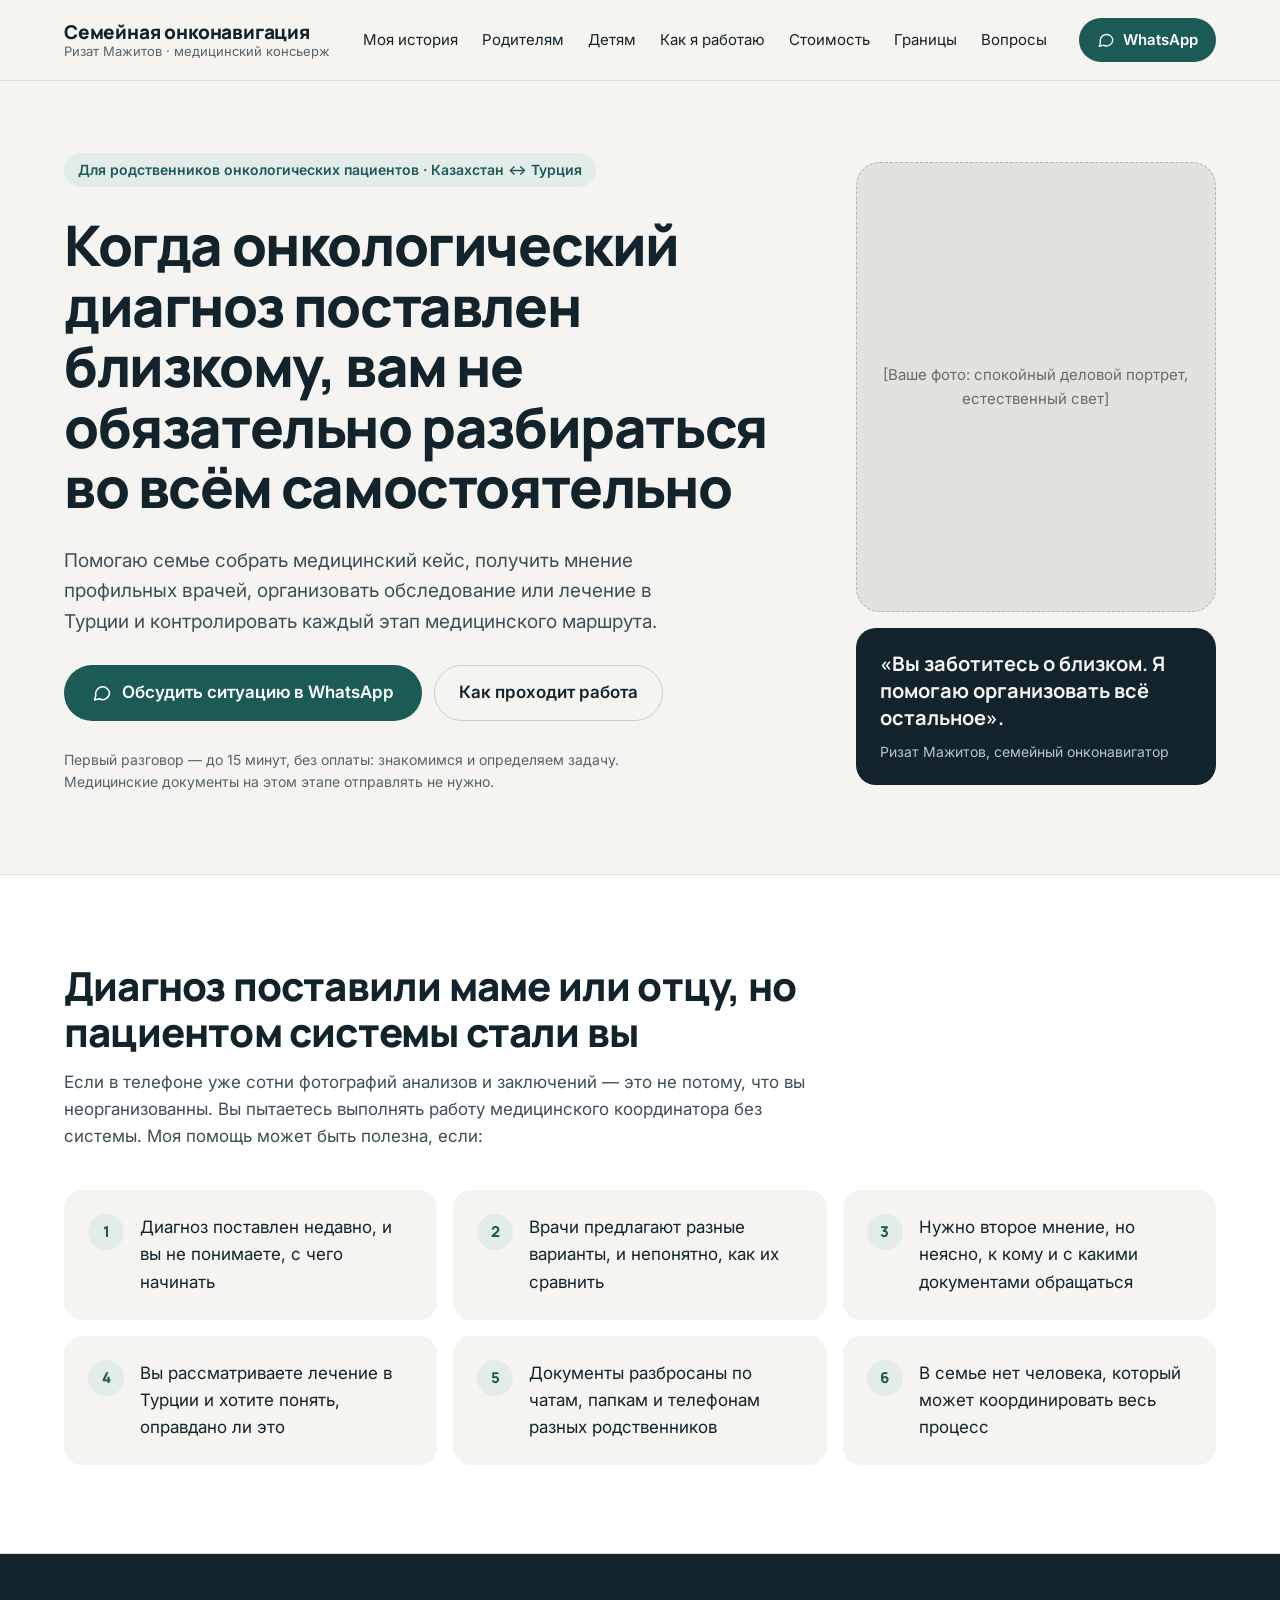
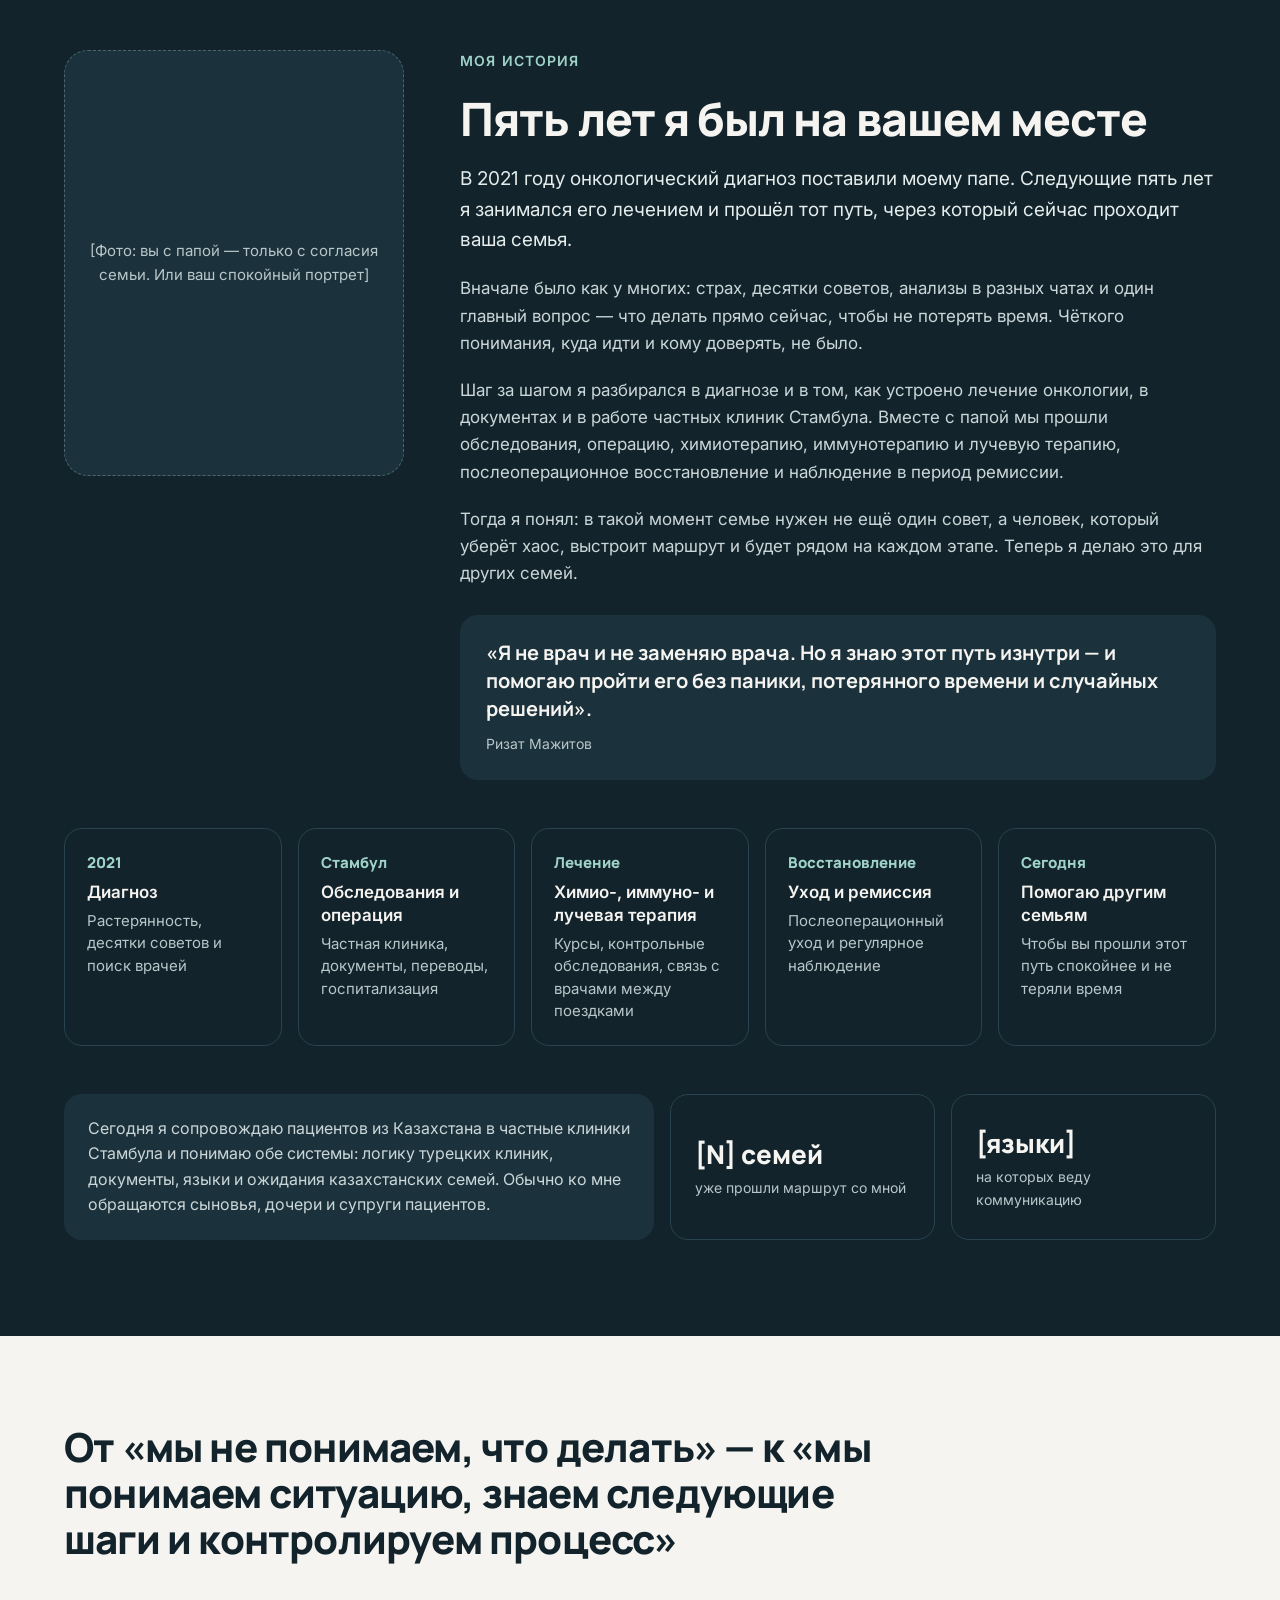
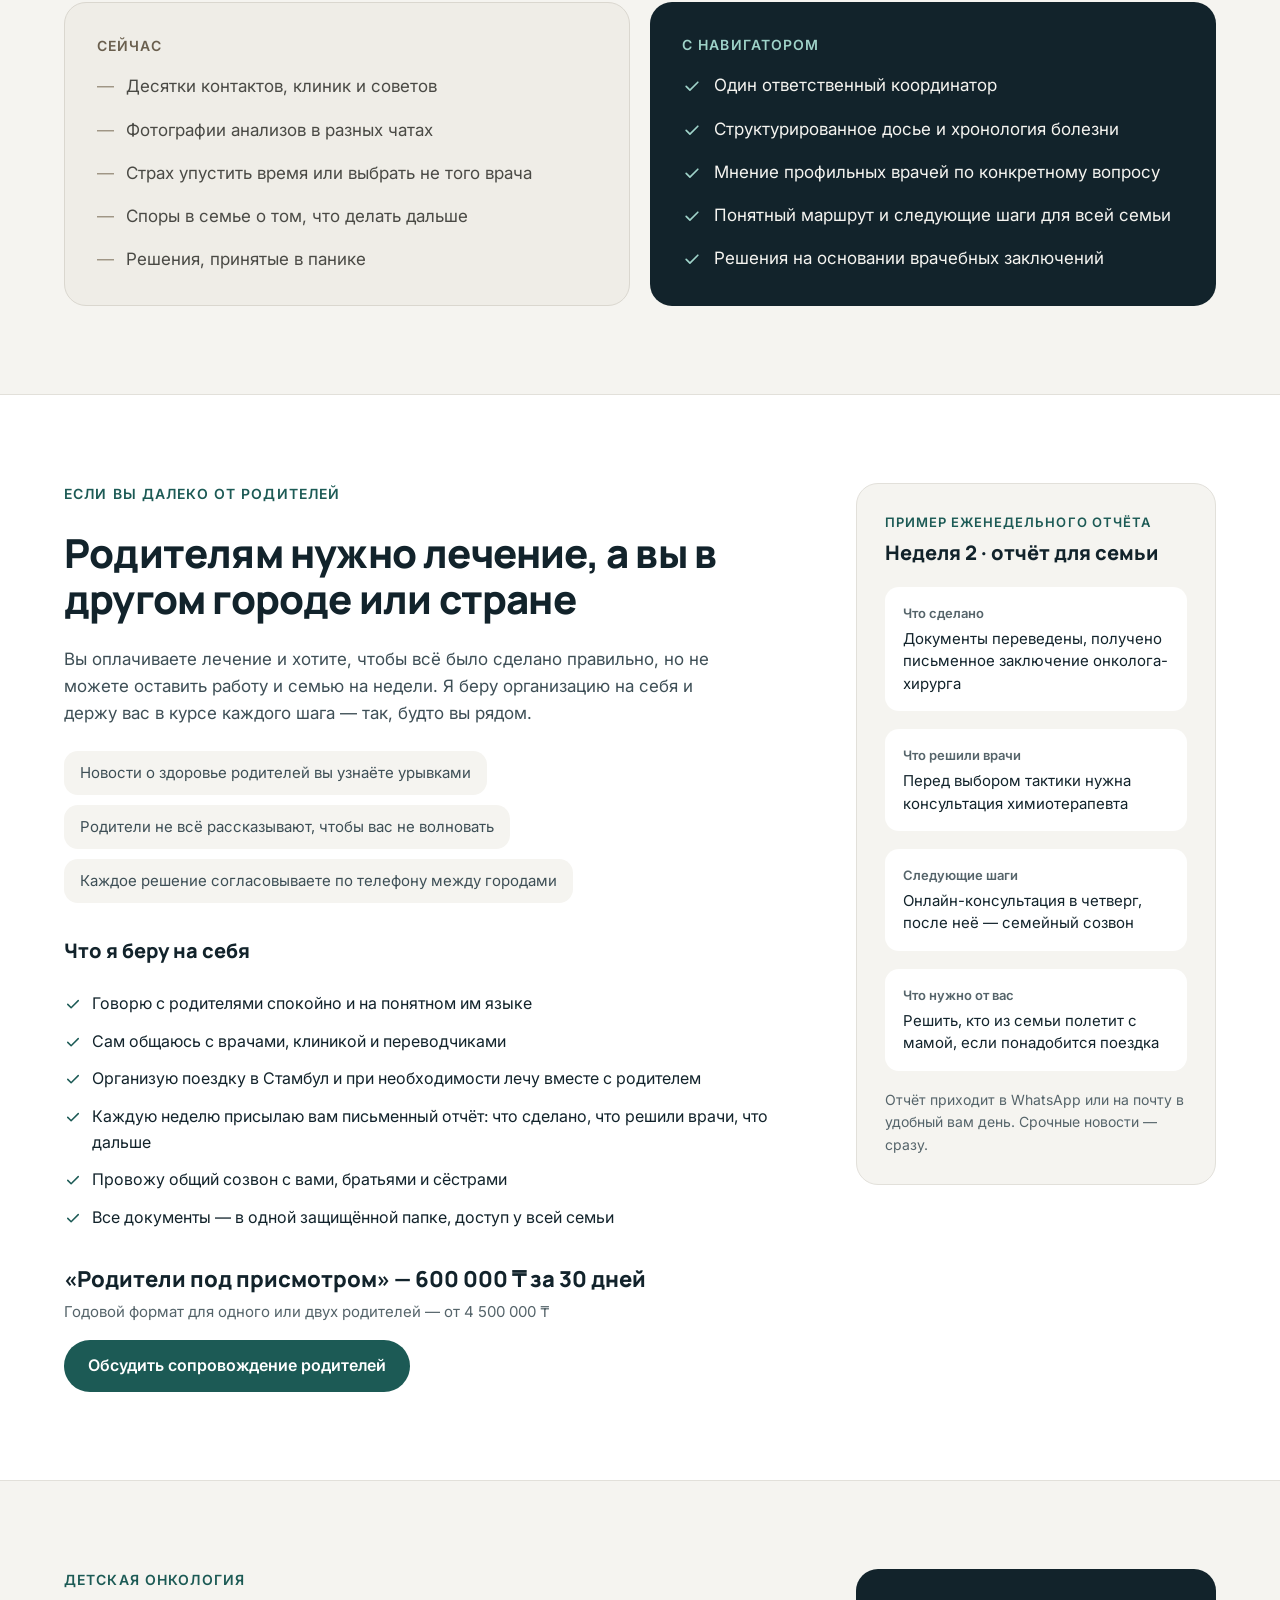
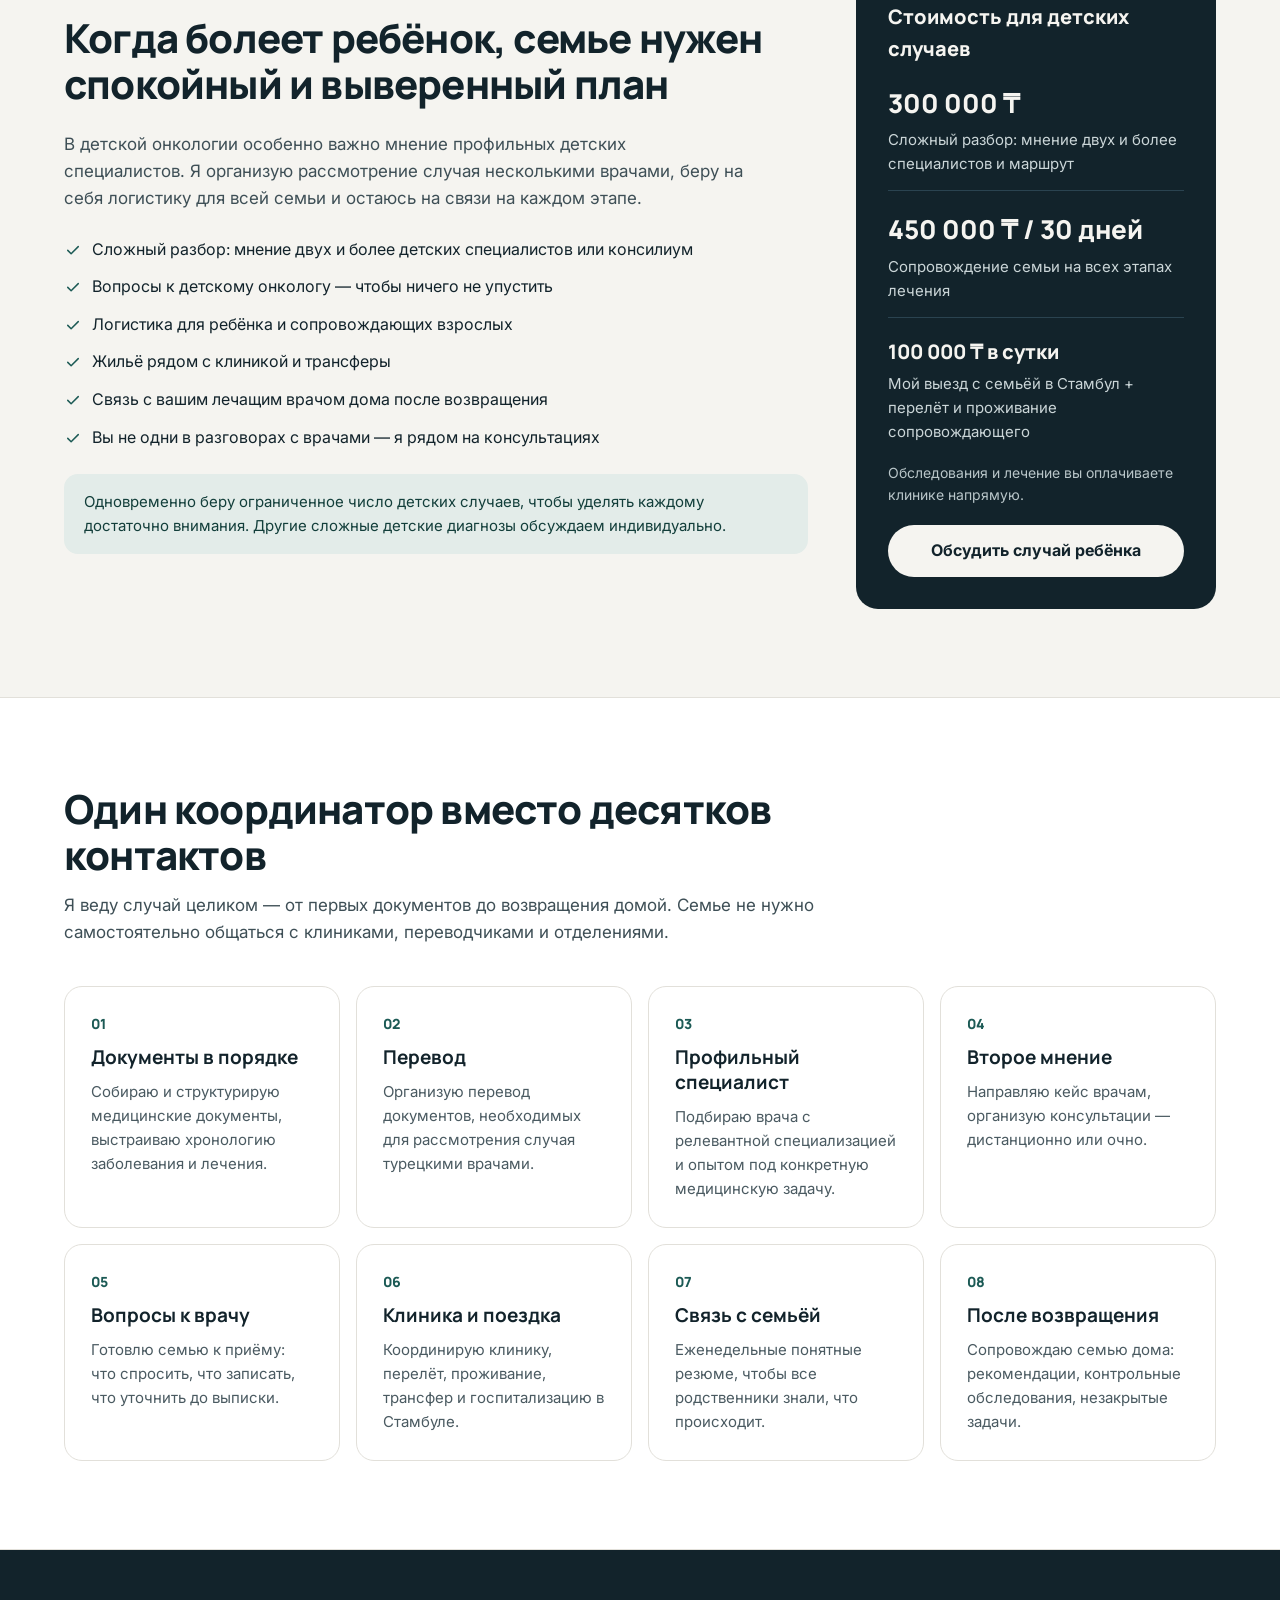
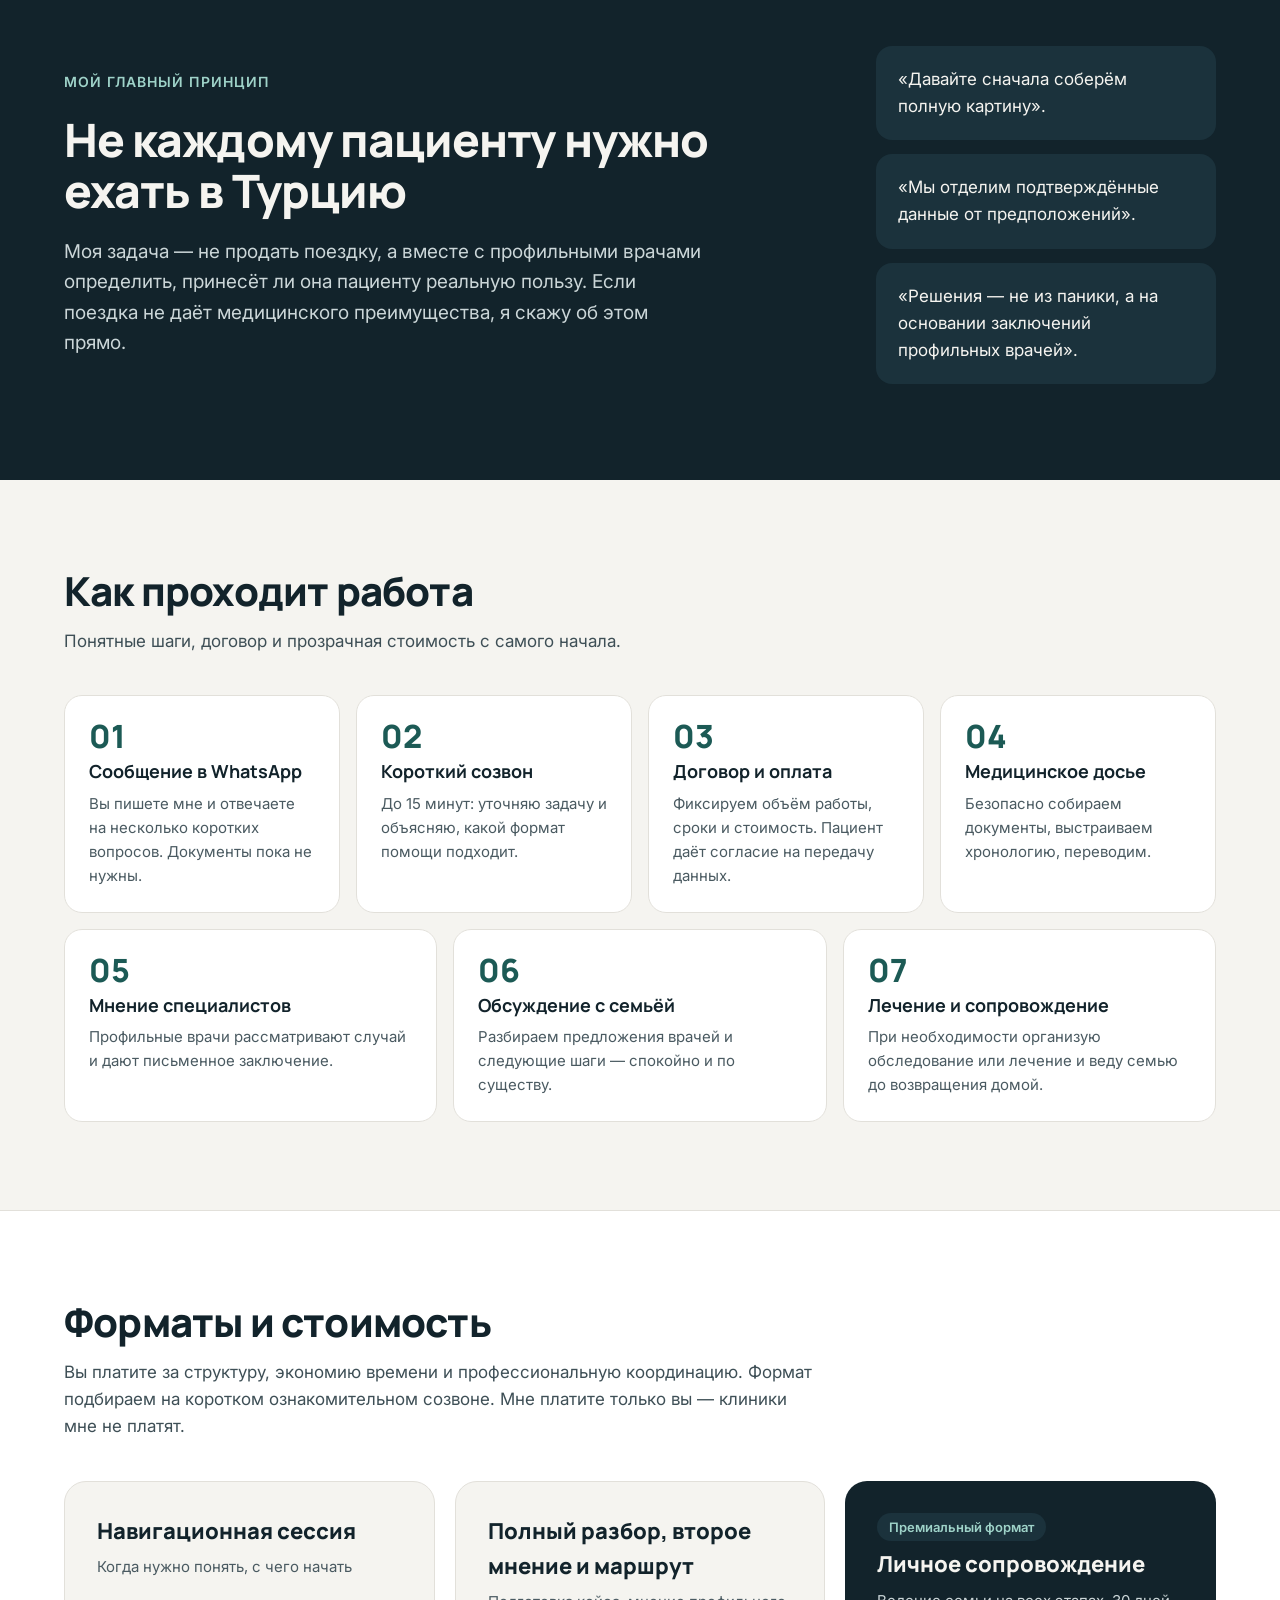
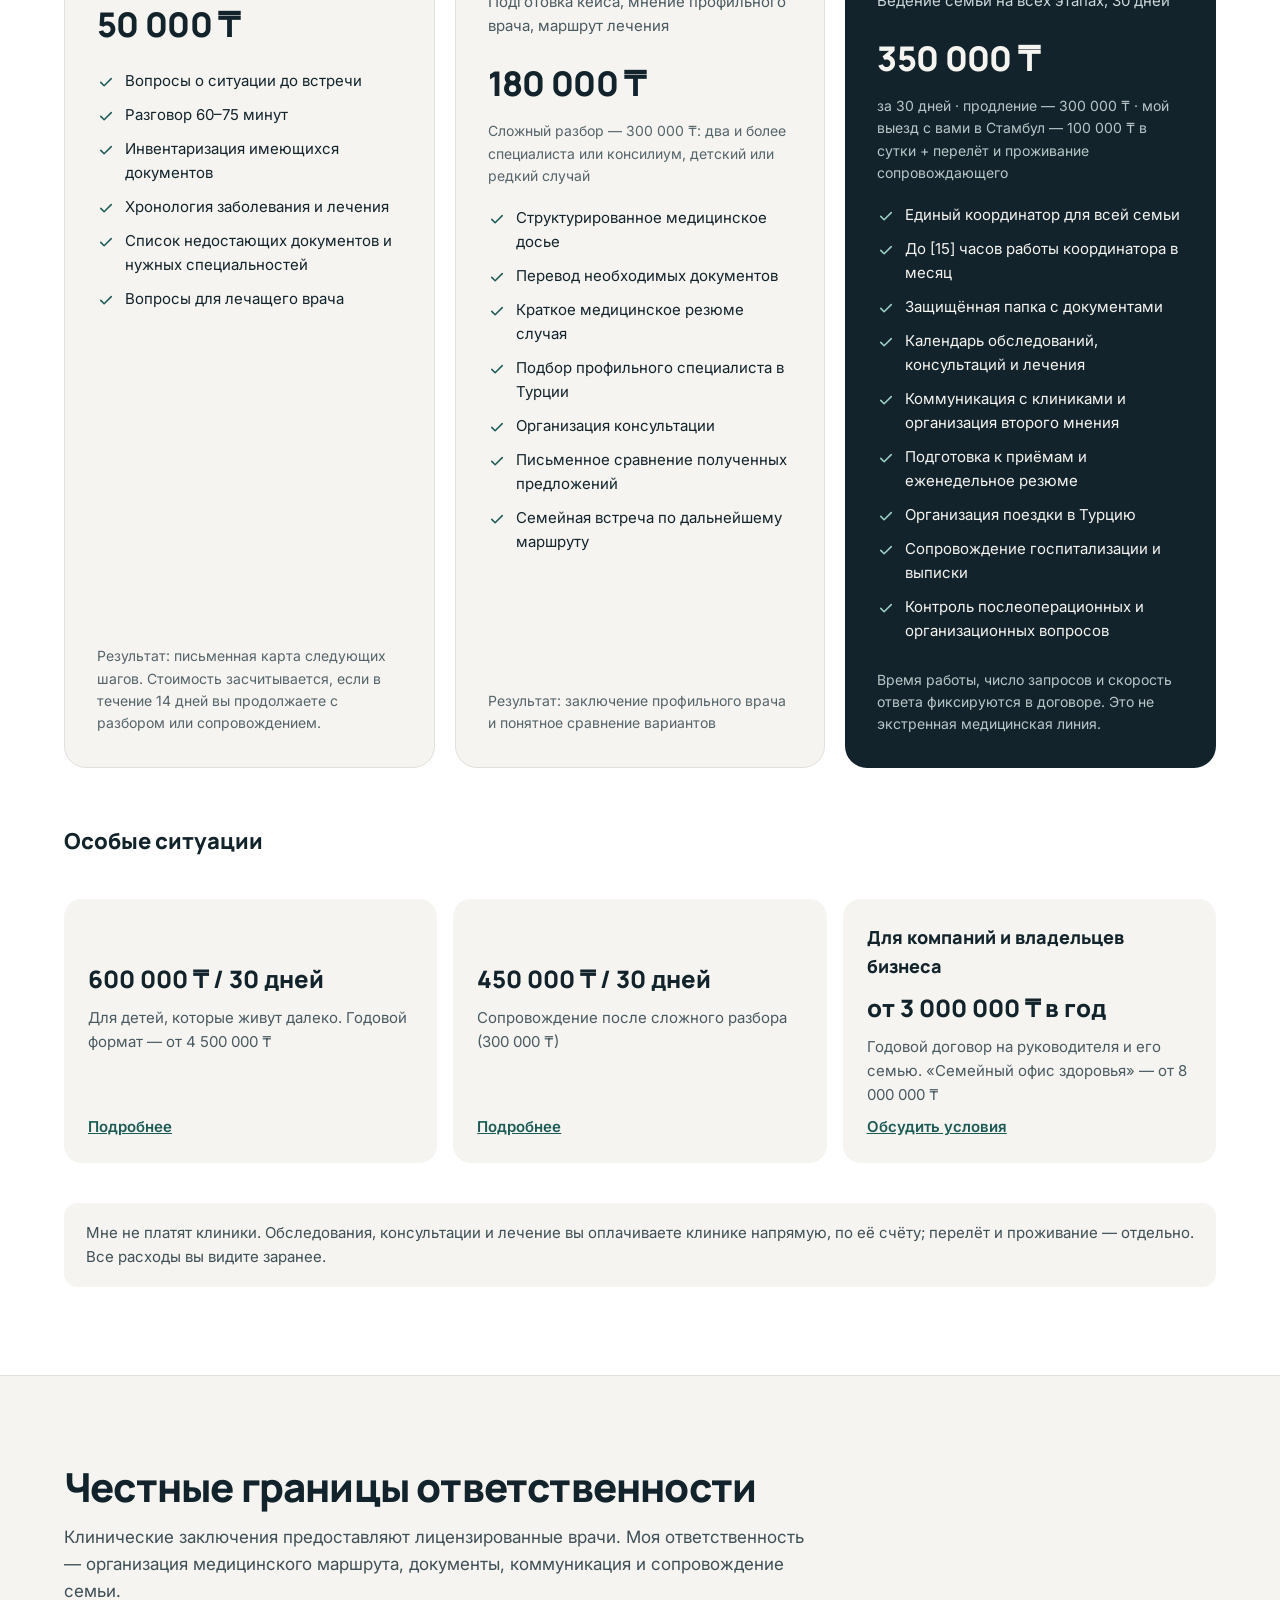
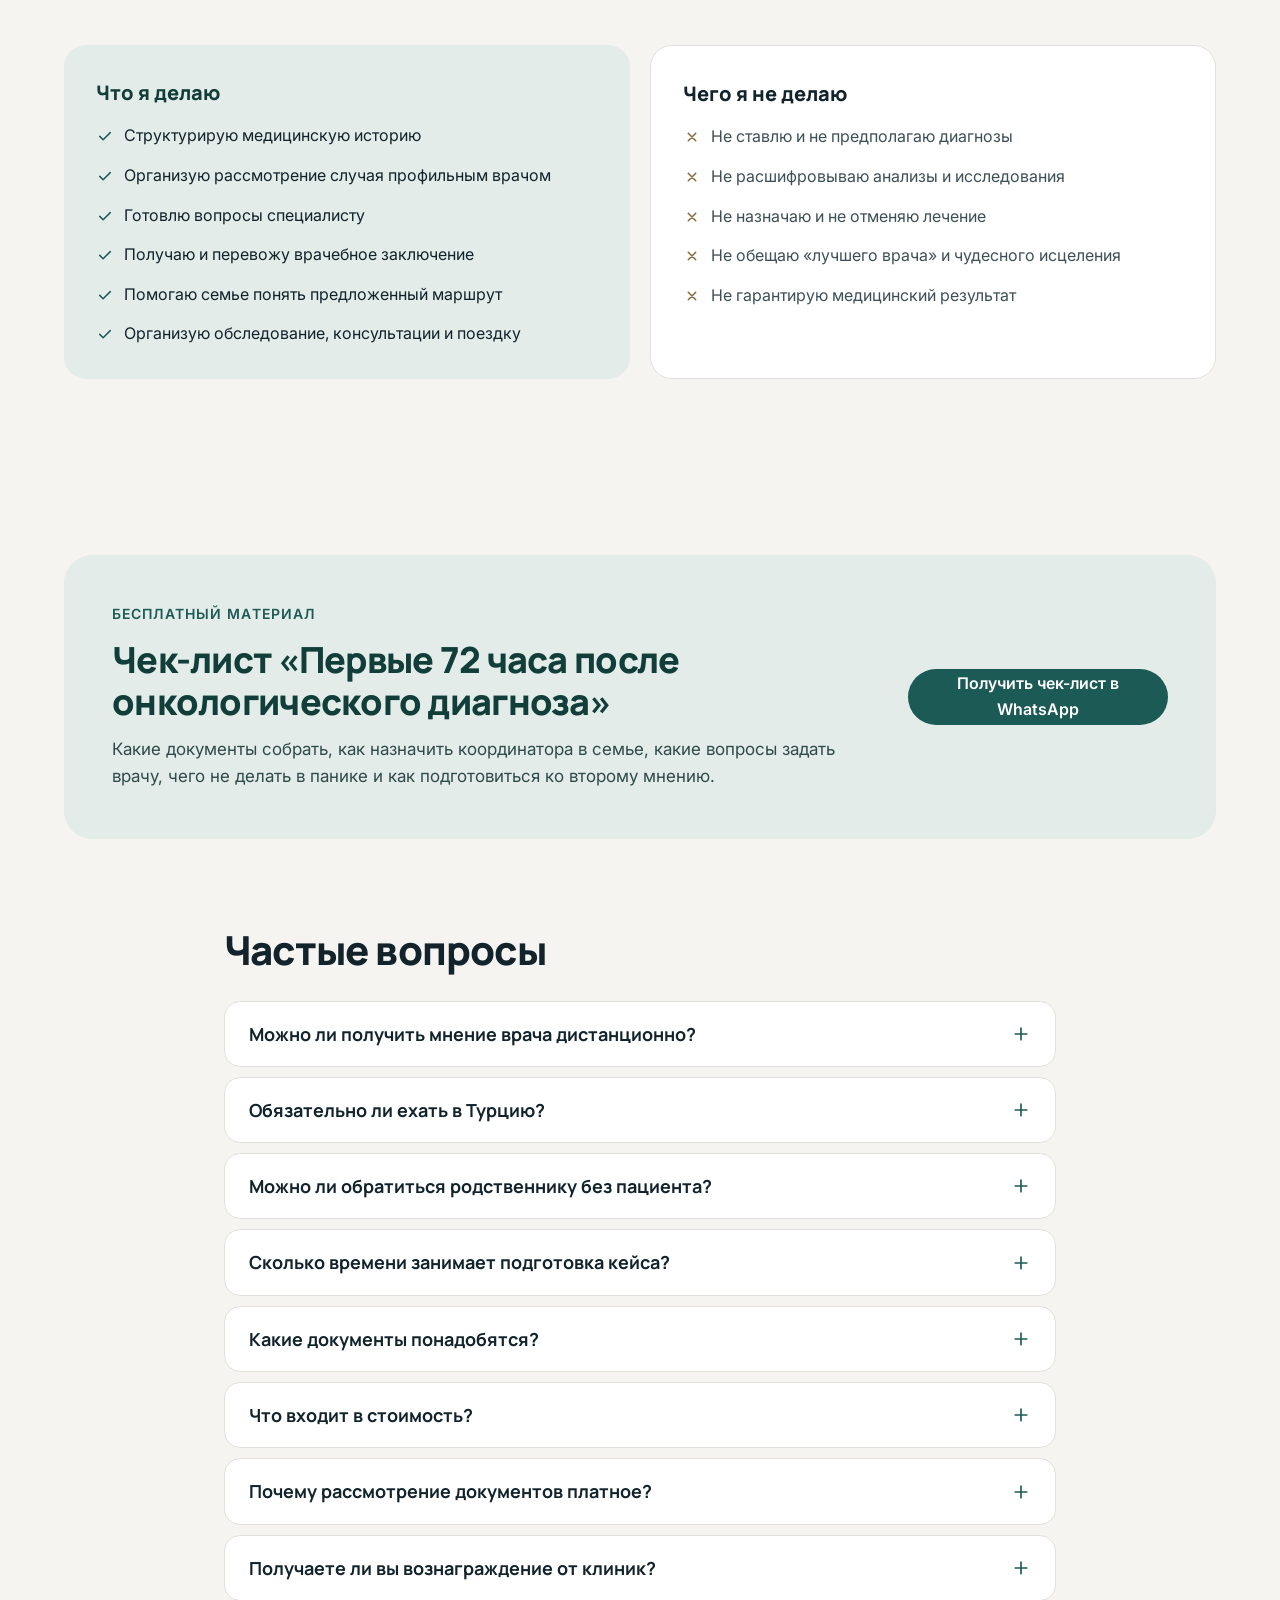
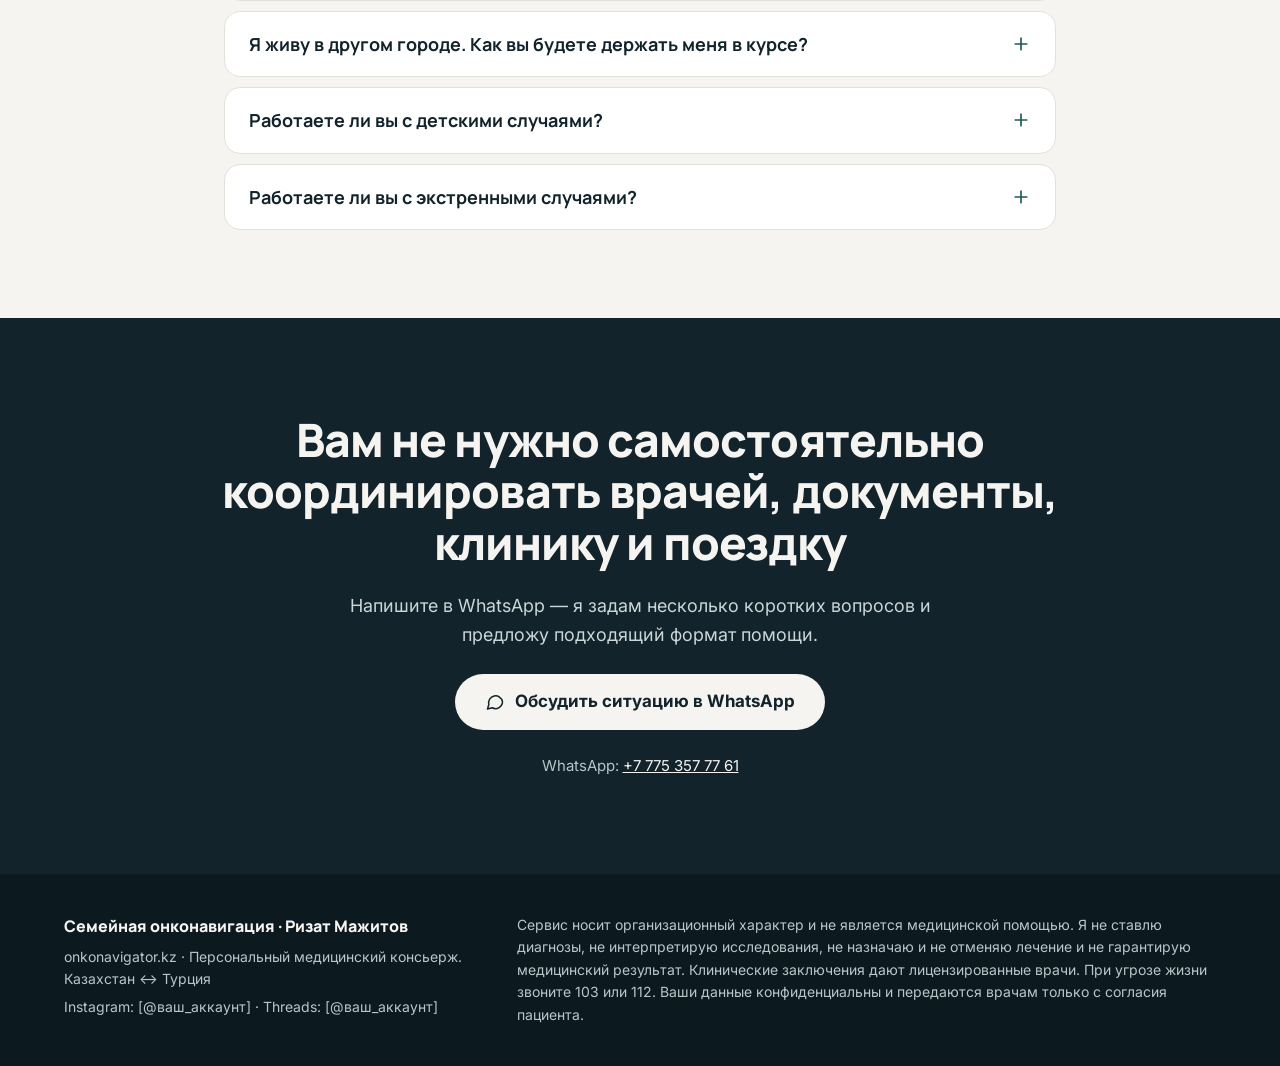
==== index.html @ 6db25d6f "Add files via upload" ====
<!DOCTYPE html>
<html lang="ru">
<head>
<meta charset="utf-8">
<meta name="viewport" content="width=device-width, initial-scale=1">
<title>Семейная онконавигация — второе мнение и лечение в Турции | Ризат Мажитов</title>
<meta name="description" content="Помогаю семье онкологического пациента собрать документы, получить мнение профильных врачей и организовать лечение в Стамбуле. Без комиссий от клиник.">
<meta name="theme-color" content="#F5F4F0">
<meta property="og:title" content="Семейная онконавигация — Ризат Мажитов">
<meta property="og:description" content="Второе мнение и лечение в Турции для семей онкологических пациентов из Казахстана.">
<meta property="og:type" content="website">
<link rel="icon" href="data:image/svg+xml,%3Csvg xmlns='http://www.w3.org/2000/svg' viewBox='0 0 64 64'%3E%3Crect width='64' height='64' rx='14' fill='%231C5A55'/%3E%3Ctext x='32' y='45' font-size='38' font-family='Arial' font-weight='700' text-anchor='middle' fill='white'%3E%D0%9E%3C/text%3E%3C/svg%3E">
<link rel="preconnect" href="https://fonts.googleapis.com">
<link rel="preconnect" href="https://fonts.gstatic.com" crossorigin>
<link href="https://fonts.googleapis.com/css2?family=Inter:wght@400;500;600&family=Manrope:wght@500;600;700;800&display=swap" rel="stylesheet">
<script>document.documentElement.classList.add('js')</script>
<link rel="stylesheet" href="css/style.css">
</head>
<body>

<div style="width: 100%; background: #F5F4F0; color: #12232B; font-family: Inter, system-ui, sans-serif; font-size: 17px; line-height: 1.6">
<!-- Шапка -->
<header class="site-header">
<div style="max-width: 1200px; margin: 0 auto; padding: 18px 24px; display: flex; flex-wrap: wrap; align-items: center; justify-content: space-between; gap: 16px">
<div style="display: flex; flex-direction: column; line-height: 1.2">
<span style="font-family: Manrope, sans-serif; font-weight: 800; font-size: 19px; letter-spacing: -0.01em">Семейная онконавигация</span>
<span style="font-size: 13px; color: #55646A">Ризат Мажитов · медицинский консьерж</span>
</div>
<nav class="site-nav" id="site-nav" aria-label="Разделы">
<a href="#story">Моя история</a>
<a href="#parents">Родителям</a>
<a href="#children">Детям</a>
<a href="#how">Как я работаю</a>
<a href="#prices">Стоимость</a>
<a href="#boundaries">Границы</a>
<a href="#faq">Вопросы</a>
</nav>
<button class="burger" type="button" aria-label="Меню" aria-expanded="false" aria-controls="site-nav"><span></span><span></span><span></span></button>
<a class="btn hdr-btn" href="https://wa.me/77753577761?text=%D0%97%D0%B4%D1%80%D0%B0%D0%B2%D1%81%D1%82%D0%B2%D1%83%D0%B9%D1%82%D0%B5!%20%D0%A5%D0%BE%D1%87%D1%83%20%D0%BE%D0%B1%D1%81%D1%83%D0%B4%D0%B8%D1%82%D1%8C%20%D1%81%D0%BE%D0%BF%D1%80%D0%BE%D0%B2%D0%BE%D0%B6%D0%B4%D0%B5%D0%BD%D0%B8%D0%B5%20%D0%BF%D0%BE%20%D0%BC%D0%B5%D0%B4%D0%B8%D1%86%D0%B8%D0%BD%D1%81%D0%BA%D0%BE%D0%BC%D1%83%20%D1%81%D0%BB%D1%83%D1%87%D0%B0%D1%8E." target="_blank" rel="noopener" style="display: inline-flex; align-items: center; gap: 8px; min-height: 44px; padding: 0 18px; border-radius: 999px; background: #1C5A55; color: #FFFFFF; text-decoration: none; font-weight: 600; font-size: 15px">
<svg aria-hidden="true" width="18" height="18" viewBox="0 0 24 24" fill="none" stroke="currentColor" stroke-width="1.8" stroke-linecap="round" stroke-linejoin="round"><path d="M21 11.5a8.4 8.4 0 0 1-12.4 7.4L3 20.5l1.6-5.4A8.4 8.4 0 1 1 21 11.5z"></path></svg>
WhatsApp
</a>
</div>
</header>
<main>
<!-- Первый экран -->
<section style="max-width: 1200px; margin: 0 auto; padding: 72px 24px 80px; display: flex; flex-wrap: wrap; gap: 56px; align-items: center">
<div style="flex: 999 1 560px; min-width: 0; display: flex; flex-direction: column; gap: 28px">
<span style="align-self: flex-start; padding: 6px 14px; border-radius: 999px; background: #E3ECE9; color: #1C5A55; font-size: 14px; font-weight: 600">Для родственников онкологических пациентов · Казахстан ↔ Турция</span>
<h1 style="margin: 0; font-family: Manrope, sans-serif; font-weight: 800; font-size: clamp(34px, 4.6vw, 56px); line-height: 1.08; letter-spacing: -0.025em">Когда онкологический диагноз поставлен близкому, вам не обязательно разбираться во всём самостоятельно</h1>
<p style="margin: 0; font-size: 19px; color: #3E4F56; max-width: 640px">Помогаю семье собрать медицинский кейс, получить мнение профильных врачей, организовать обследование или лечение в Турции и контролировать каждый этап медицинского маршрута.</p>
<div style="display: flex; flex-wrap: wrap; gap: 12px">
<a class="btn" href="https://wa.me/77753577761?text=%D0%97%D0%B4%D1%80%D0%B0%D0%B2%D1%81%D1%82%D0%B2%D1%83%D0%B9%D1%82%D0%B5!%20%D0%A5%D0%BE%D1%87%D1%83%20%D0%BE%D0%B1%D1%81%D1%83%D0%B4%D0%B8%D1%82%D1%8C%20%D1%81%D0%BE%D0%BF%D1%80%D0%BE%D0%B2%D0%BE%D0%B6%D0%B4%D0%B5%D0%BD%D0%B8%D0%B5%20%D0%BF%D0%BE%20%D0%BC%D0%B5%D0%B4%D0%B8%D1%86%D0%B8%D0%BD%D1%81%D0%BA%D0%BE%D0%BC%D1%83%20%D1%81%D0%BB%D1%83%D1%87%D0%B0%D1%8E." target="_blank" rel="noopener" style="display: inline-flex; align-items: center; gap: 10px; min-height: 56px; padding: 0 28px; border-radius: 999px; background: #1C5A55; color: #FFFFFF; text-decoration: none; font-weight: 600; font-size: 17px">
<svg aria-hidden="true" width="20" height="20" viewBox="0 0 24 24" fill="none" stroke="currentColor" stroke-width="1.8" stroke-linecap="round" stroke-linejoin="round"><path d="M21 11.5a8.4 8.4 0 0 1-12.4 7.4L3 20.5l1.6-5.4A8.4 8.4 0 1 1 21 11.5z"></path></svg>
Обсудить ситуацию в WhatsApp
</a>
<a class="btn-ghost" href="#how" style="display: inline-flex; align-items: center; min-height: 56px; padding: 0 24px; border-radius: 999px; border: 1px solid #C9CFCC; color: #12232B; text-decoration: none; font-weight: 600; font-size: 17px">Как проходит работа</a>
</div>
<p style="margin: 0; font-size: 14px; color: #55646A; max-width: 560px">Первый разговор — до 15 минут, без оплаты: знакомимся и определяем задачу. Медицинские документы на этом этапе отправлять не нужно.</p>
</div>
<div style="flex: 1 1 360px; min-width: 0; display: flex; flex-direction: column; gap: 16px">
<div role="img" aria-label="Место для фотографии Ризата Мажитова" style="aspect-ratio: 4 / 5; border-radius: 24px; background: #E4E2DC; border: 1px dashed #B7B4AB; display: flex; align-items: center; justify-content: center; text-align: center; padding: 24px; color: #6B6A64; font-size: 15px">[Ваше фото: спокойный деловой портрет, естественный свет]</div>
<div style="padding: 22px 24px; border-radius: 20px; background: #12232B; color: #F5F4F0">
<p style="margin: 0; font-family: Manrope, sans-serif; font-weight: 700; font-size: 20px; line-height: 1.35">«Вы заботитесь о близком. Я помогаю организовать всё остальное».</p>
<p style="margin: 10px 0 0; font-size: 14px; color: #B9C6C9">Ризат Мажитов, семейный онконавигатор</p>
</div>
</div>
</section>
<!-- Узнаёте себя -->
<section style="background: #FFFFFF; border-top: 1px solid #E2E0DA; border-bottom: 1px solid #E2E0DA">
<div style="max-width: 1200px; margin: 0 auto; padding: 88px 24px; display: flex; flex-direction: column; gap: 40px">
<div style="display: flex; flex-direction: column; gap: 14px; max-width: 760px">
<h2 style="margin: 0; font-family: Manrope, sans-serif; font-weight: 800; font-size: clamp(28px, 3.2vw, 40px); line-height: 1.15; letter-spacing: -0.02em">Диагноз поставили маме или отцу, но пациентом системы стали вы</h2>
<p style="margin: 0; color: #3E4F56">Если в телефоне уже сотни фотографий анализов и заключений — это не потому, что вы неорганизованны. Вы пытаетесь выполнять работу медицинского координатора без системы. Моя помощь может быть полезна, если:</p>
</div>
<div style="display: flex; flex-wrap: wrap; gap: 16px">

<div style="flex: 1 1 340px; min-width: 0; display: flex; gap: 16px; align-items: flex-start; padding: 24px; border-radius: 18px; background: #F5F4F0">
<span aria-hidden="true" style="flex: none; width: 36px; height: 36px; border-radius: 50%; background: #E3ECE9; color: #1C5A55; display: flex; align-items: center; justify-content: center; font-family: Manrope, sans-serif; font-weight: 800; font-size: 15px">1</span>
<p style="margin: 0; font-size: 17px">Диагноз поставлен недавно, и вы не понимаете, с чего начинать</p>
</div>

<div style="flex: 1 1 340px; min-width: 0; display: flex; gap: 16px; align-items: flex-start; padding: 24px; border-radius: 18px; background: #F5F4F0">
<span aria-hidden="true" style="flex: none; width: 36px; height: 36px; border-radius: 50%; background: #E3ECE9; color: #1C5A55; display: flex; align-items: center; justify-content: center; font-family: Manrope, sans-serif; font-weight: 800; font-size: 15px">2</span>
<p style="margin: 0; font-size: 17px">Врачи предлагают разные варианты, и непонятно, как их сравнить</p>
</div>

<div style="flex: 1 1 340px; min-width: 0; display: flex; gap: 16px; align-items: flex-start; padding: 24px; border-radius: 18px; background: #F5F4F0">
<span aria-hidden="true" style="flex: none; width: 36px; height: 36px; border-radius: 50%; background: #E3ECE9; color: #1C5A55; display: flex; align-items: center; justify-content: center; font-family: Manrope, sans-serif; font-weight: 800; font-size: 15px">3</span>
<p style="margin: 0; font-size: 17px">Нужно второе мнение, но неясно, к кому и с какими документами обращаться</p>
</div>

<div style="flex: 1 1 340px; min-width: 0; display: flex; gap: 16px; align-items: flex-start; padding: 24px; border-radius: 18px; background: #F5F4F0">
<span aria-hidden="true" style="flex: none; width: 36px; height: 36px; border-radius: 50%; background: #E3ECE9; color: #1C5A55; display: flex; align-items: center; justify-content: center; font-family: Manrope, sans-serif; font-weight: 800; font-size: 15px">4</span>
<p style="margin: 0; font-size: 17px">Вы рассматриваете лечение в Турции и хотите понять, оправдано ли это</p>
</div>

<div style="flex: 1 1 340px; min-width: 0; display: flex; gap: 16px; align-items: flex-start; padding: 24px; border-radius: 18px; background: #F5F4F0">
<span aria-hidden="true" style="flex: none; width: 36px; height: 36px; border-radius: 50%; background: #E3ECE9; color: #1C5A55; display: flex; align-items: center; justify-content: center; font-family: Manrope, sans-serif; font-weight: 800; font-size: 15px">5</span>
<p style="margin: 0; font-size: 17px">Документы разбросаны по чатам, папкам и телефонам разных родственников</p>
</div>

<div style="flex: 1 1 340px; min-width: 0; display: flex; gap: 16px; align-items: flex-start; padding: 24px; border-radius: 18px; background: #F5F4F0">
<span aria-hidden="true" style="flex: none; width: 36px; height: 36px; border-radius: 50%; background: #E3ECE9; color: #1C5A55; display: flex; align-items: center; justify-content: center; font-family: Manrope, sans-serif; font-weight: 800; font-size: 15px">6</span>
<p style="margin: 0; font-size: 17px">В семье нет человека, который может координировать весь процесс</p>
</div>

</div>
</div>
</section>
<!-- Моя история -->
<section id="story" style="background: #12232B; color: #F5F4F0">
<div style="max-width: 1200px; margin: 0 auto; padding: 96px 24px; display: flex; flex-direction: column; gap: 48px">
<div style="display: flex; flex-wrap: wrap; gap: 56px; align-items: flex-start">
<div role="img" aria-label="Место для фотографии Ризата с папой" style="flex: 1 1 340px; min-width: 0; aspect-ratio: 4 / 5; border-radius: 24px; background: #1B323C; border: 1px dashed #4A6670; display: flex; align-items: center; justify-content: center; text-align: center; padding: 24px; color: #B9C6C9; font-size: 15px">[Фото: вы с папой — только с согласия семьи. Или ваш спокойный портрет]</div>
<div style="flex: 999 1 560px; min-width: 0; display: flex; flex-direction: column; gap: 20px">
<span style="font-size: 14px; font-weight: 600; color: #9FD3C9; text-transform: uppercase; letter-spacing: 0.08em">Моя история</span>
<h2 style="margin: 0; font-family: Manrope, sans-serif; font-weight: 800; font-size: clamp(30px, 3.6vw, 46px); line-height: 1.12; letter-spacing: -0.02em">Пять лет я был на вашем месте</h2>
<p style="margin: 0; font-size: 19px; color: #E4ECEC">В 2021 году онкологический диагноз поставили моему папе. Следующие пять лет я занимался его лечением и прошёл тот путь, через который сейчас проходит ваша семья.</p>
<p style="margin: 0; color: #CBD6D8">Вначале было как у многих: страх, десятки советов, анализы в разных чатах и один главный вопрос — что делать прямо сейчас, чтобы не потерять время. Чёткого понимания, куда идти и кому доверять, не было.</p>
<p style="margin: 0; color: #CBD6D8">Шаг за шагом я разбирался в диагнозе и в том, как устроено лечение онкологии, в документах и в работе частных клиник Стамбула. Вместе с папой мы прошли обследования, операцию, химиотерапию, иммунотерапию и лучевую терапию, послеоперационное восстановление и наблюдение в период ремиссии.</p>
<p style="margin: 0; color: #CBD6D8">Тогда я понял: в такой момент семье нужен не ещё один совет, а человек, который уберёт хаос, выстроит маршрут и будет рядом на каждом этапе. Теперь я делаю это для других семей.</p>
<blockquote style="margin: 8px 0 0; padding: 24px 26px; border-radius: 18px; background: #1B323C; display: flex; flex-direction: column; gap: 10px">
<p style="margin: 0; font-family: Manrope, sans-serif; font-weight: 700; font-size: 20px; line-height: 1.4">«Я не врач и не заменяю врача. Но я знаю этот путь изнутри — и помогаю пройти его без паники, потерянного времени и случайных решений».</p>
<p style="margin: 0; font-size: 14px; color: #B9C6C9">Ризат Мажитов</p>
</blockquote>
</div>
</div>
<ol aria-label="Путь лечения папы, 2021–2026" style="margin: 0; padding: 0; list-style: none; display: flex; flex-wrap: wrap; gap: 16px">

<li style="flex: 1 1 200px; min-width: 0; padding: 22px; border-radius: 18px; border: 1px solid #2A4350; display: flex; flex-direction: column; gap: 6px">
<span style="font-family: Manrope, sans-serif; font-weight: 800; font-size: 15px; color: #9FD3C9">2021</span>
<span style="font-weight: 600; font-size: 17px; line-height: 1.35">Диагноз</span>
<span style="font-size: 15px; line-height: 1.5; color: #B9C6C9">Растерянность, десятки советов и поиск врачей</span>
</li>

<li style="flex: 1 1 200px; min-width: 0; padding: 22px; border-radius: 18px; border: 1px solid #2A4350; display: flex; flex-direction: column; gap: 6px">
<span style="font-family: Manrope, sans-serif; font-weight: 800; font-size: 15px; color: #9FD3C9">Стамбул</span>
<span style="font-weight: 600; font-size: 17px; line-height: 1.35">Обследования и операция</span>
<span style="font-size: 15px; line-height: 1.5; color: #B9C6C9">Частная клиника, документы, переводы, госпитализация</span>
</li>

<li style="flex: 1 1 200px; min-width: 0; padding: 22px; border-radius: 18px; border: 1px solid #2A4350; display: flex; flex-direction: column; gap: 6px">
<span style="font-family: Manrope, sans-serif; font-weight: 800; font-size: 15px; color: #9FD3C9">Лечение</span>
<span style="font-weight: 600; font-size: 17px; line-height: 1.35">Химио-, иммуно- и лучевая терапия</span>
<span style="font-size: 15px; line-height: 1.5; color: #B9C6C9">Курсы, контрольные обследования, связь с врачами между поездками</span>
</li>

<li style="flex: 1 1 200px; min-width: 0; padding: 22px; border-radius: 18px; border: 1px solid #2A4350; display: flex; flex-direction: column; gap: 6px">
<span style="font-family: Manrope, sans-serif; font-weight: 800; font-size: 15px; color: #9FD3C9">Восстановление</span>
<span style="font-weight: 600; font-size: 17px; line-height: 1.35">Уход и ремиссия</span>
<span style="font-size: 15px; line-height: 1.5; color: #B9C6C9">Послеоперационный уход и регулярное наблюдение</span>
</li>

<li style="flex: 1 1 200px; min-width: 0; padding: 22px; border-radius: 18px; border: 1px solid #2A4350; display: flex; flex-direction: column; gap: 6px">
<span style="font-family: Manrope, sans-serif; font-weight: 800; font-size: 15px; color: #9FD3C9">Сегодня</span>
<span style="font-weight: 600; font-size: 17px; line-height: 1.35">Помогаю другим семьям</span>
<span style="font-size: 15px; line-height: 1.5; color: #B9C6C9">Чтобы вы прошли этот путь спокойнее и не теряли время</span>
</li>

</ol>
<div style="display: flex; flex-wrap: wrap; gap: 16px; align-items: stretch">
<p style="flex: 2 1 420px; min-width: 0; margin: 0; padding: 22px 24px; border-radius: 18px; background: #1B323C; color: #CBD6D8; font-size: 16px">Сегодня я сопровождаю пациентов из Казахстана в частные клиники Стамбула и понимаю обе системы: логику турецких клиник, документы, языки и ожидания казахстанских семей. Обычно ко мне обращаются сыновья, дочери и супруги пациентов.</p>
<div style="flex: 1 1 180px; min-width: 0; padding: 22px 24px; border-radius: 18px; border: 1px solid #2A4350; display: flex; flex-direction: column; justify-content: center; gap: 2px">
<span style="font-family: Manrope, sans-serif; font-weight: 800; font-size: 26px">[N] семей</span>
<span style="font-size: 14px; color: #B9C6C9">уже прошли маршрут со мной</span>
</div>
<div style="flex: 1 1 180px; min-width: 0; padding: 22px 24px; border-radius: 18px; border: 1px solid #2A4350; display: flex; flex-direction: column; justify-content: center; gap: 2px">
<span style="font-family: Manrope, sans-serif; font-weight: 800; font-size: 26px">[языки]</span>
<span style="font-size: 14px; color: #B9C6C9">на которых веду коммуникацию</span>
</div>
</div>
</div>
</section>
<!-- Трансформация -->
<section style="max-width: 1200px; margin: 0 auto; padding: 88px 24px; display: flex; flex-direction: column; gap: 40px">
<h2 style="margin: 0; font-family: Manrope, sans-serif; font-weight: 800; font-size: clamp(28px, 3.2vw, 40px); line-height: 1.15; letter-spacing: -0.02em; max-width: 820px">От «мы не понимаем, что делать» — к «мы понимаем ситуацию, знаем следующие шаги и контролируем процесс»</h2>
<div style="display: flex; flex-wrap: wrap; gap: 20px">
<div style="flex: 1 1 420px; min-width: 0; padding: 32px; border-radius: 22px; border: 1px solid #DAD7CF; background: #EFEDE7; display: flex; flex-direction: column; gap: 16px">
<span style="font-size: 14px; font-weight: 600; color: #6A5F4E; text-transform: uppercase; letter-spacing: 0.08em">Сейчас</span>

<p style="margin: 0; display: flex; gap: 12px; color: #4A4A45"><span aria-hidden="true" style="color: #9A8F7E">—</span>Десятки контактов, клиник и советов</p>

<p style="margin: 0; display: flex; gap: 12px; color: #4A4A45"><span aria-hidden="true" style="color: #9A8F7E">—</span>Фотографии анализов в разных чатах</p>

<p style="margin: 0; display: flex; gap: 12px; color: #4A4A45"><span aria-hidden="true" style="color: #9A8F7E">—</span>Страх упустить время или выбрать не того врача</p>

<p style="margin: 0; display: flex; gap: 12px; color: #4A4A45"><span aria-hidden="true" style="color: #9A8F7E">—</span>Споры в семье о том, что делать дальше</p>

<p style="margin: 0; display: flex; gap: 12px; color: #4A4A45"><span aria-hidden="true" style="color: #9A8F7E">—</span>Решения, принятые в панике</p>

</div>
<div style="flex: 1 1 420px; min-width: 0; padding: 32px; border-radius: 22px; background: #12232B; color: #F5F4F0; display: flex; flex-direction: column; gap: 16px">
<span style="font-size: 14px; font-weight: 600; color: #9FD3C9; text-transform: uppercase; letter-spacing: 0.08em">С навигатором</span>

<p style="margin: 0; display: flex; gap: 12px"><svg aria-hidden="true" width="20" height="20" viewBox="0 0 24 24" fill="none" stroke="#9FD3C9" stroke-width="2" stroke-linecap="round" stroke-linejoin="round" style="flex: none; margin-top: 4px"><path d="M5 12.5l4.5 4.5L19 7.5"></path></svg>Один ответственный координатор</p>

<p style="margin: 0; display: flex; gap: 12px"><svg aria-hidden="true" width="20" height="20" viewBox="0 0 24 24" fill="none" stroke="#9FD3C9" stroke-width="2" stroke-linecap="round" stroke-linejoin="round" style="flex: none; margin-top: 4px"><path d="M5 12.5l4.5 4.5L19 7.5"></path></svg>Структурированное досье и хронология болезни</p>

<p style="margin: 0; display: flex; gap: 12px"><svg aria-hidden="true" width="20" height="20" viewBox="0 0 24 24" fill="none" stroke="#9FD3C9" stroke-width="2" stroke-linecap="round" stroke-linejoin="round" style="flex: none; margin-top: 4px"><path d="M5 12.5l4.5 4.5L19 7.5"></path></svg>Мнение профильных врачей по конкретному вопросу</p>

<p style="margin: 0; display: flex; gap: 12px"><svg aria-hidden="true" width="20" height="20" viewBox="0 0 24 24" fill="none" stroke="#9FD3C9" stroke-width="2" stroke-linecap="round" stroke-linejoin="round" style="flex: none; margin-top: 4px"><path d="M5 12.5l4.5 4.5L19 7.5"></path></svg>Понятный маршрут и следующие шаги для всей семьи</p>

<p style="margin: 0; display: flex; gap: 12px"><svg aria-hidden="true" width="20" height="20" viewBox="0 0 24 24" fill="none" stroke="#9FD3C9" stroke-width="2" stroke-linecap="round" stroke-linejoin="round" style="flex: none; margin-top: 4px"><path d="M5 12.5l4.5 4.5L19 7.5"></path></svg>Решения на основании врачебных заключений</p>

</div>
</div>
</section>
<!-- Если вы далеко от родителей -->
<section id="parents" style="background: #FFFFFF; border-top: 1px solid #E2E0DA; border-bottom: 1px solid #E2E0DA">
<div style="max-width: 1200px; margin: 0 auto; padding: 88px 24px; display: flex; flex-wrap: wrap; gap: 48px; align-items: flex-start">
<div style="flex: 999 1 560px; min-width: 0; display: flex; flex-direction: column; gap: 24px">
<span style="font-size: 14px; font-weight: 600; color: #1C5A55; text-transform: uppercase; letter-spacing: 0.08em">Если вы далеко от родителей</span>
<h2 style="margin: 0; font-family: Manrope, sans-serif; font-weight: 800; font-size: clamp(28px, 3.2vw, 40px); line-height: 1.15; letter-spacing: -0.02em">Родителям нужно лечение, а вы в другом городе или стране</h2>
<p style="margin: 0; color: #3E4F56; max-width: 680px">Вы оплачиваете лечение и хотите, чтобы всё было сделано правильно, но не можете оставить работу и семью на недели. Я беру организацию на себя и держу вас в курсе каждого шага — так, будто вы рядом.</p>
<div style="display: flex; flex-wrap: wrap; gap: 10px">
<span style="padding: 10px 16px; border-radius: 14px; background: #F5F4F0; font-size: 15px; color: #3E4F56">Новости о здоровье родителей вы узнаёте урывками</span>
<span style="padding: 10px 16px; border-radius: 14px; background: #F5F4F0; font-size: 15px; color: #3E4F56">Родители не всё рассказывают, чтобы вас не волновать</span>
<span style="padding: 10px 16px; border-radius: 14px; background: #F5F4F0; font-size: 15px; color: #3E4F56">Каждое решение согласовываете по телефону между городами</span>
</div>
<h3 style="margin: 8px 0 0; font-family: Manrope, sans-serif; font-weight: 800; font-size: 20px">Что я беру на себя</h3>
<div style="display: flex; flex-direction: column; gap: 12px">

<p style="margin: 0; display: flex; gap: 10px; font-size: 16px"><svg aria-hidden="true" width="18" height="18" viewBox="0 0 24 24" fill="none" stroke="#1C5A55" stroke-width="2" stroke-linecap="round" stroke-linejoin="round" style="flex: none; margin-top: 4px"><path d="M5 12.5l4.5 4.5L19 7.5"></path></svg>Говорю с родителями спокойно и на понятном им языке</p>

<p style="margin: 0; display: flex; gap: 10px; font-size: 16px"><svg aria-hidden="true" width="18" height="18" viewBox="0 0 24 24" fill="none" stroke="#1C5A55" stroke-width="2" stroke-linecap="round" stroke-linejoin="round" style="flex: none; margin-top: 4px"><path d="M5 12.5l4.5 4.5L19 7.5"></path></svg>Сам общаюсь с врачами, клиникой и переводчиками</p>

<p style="margin: 0; display: flex; gap: 10px; font-size: 16px"><svg aria-hidden="true" width="18" height="18" viewBox="0 0 24 24" fill="none" stroke="#1C5A55" stroke-width="2" stroke-linecap="round" stroke-linejoin="round" style="flex: none; margin-top: 4px"><path d="M5 12.5l4.5 4.5L19 7.5"></path></svg>Организую поездку в Стамбул и при необходимости лечу вместе с родителем</p>

<p style="margin: 0; display: flex; gap: 10px; font-size: 16px"><svg aria-hidden="true" width="18" height="18" viewBox="0 0 24 24" fill="none" stroke="#1C5A55" stroke-width="2" stroke-linecap="round" stroke-linejoin="round" style="flex: none; margin-top: 4px"><path d="M5 12.5l4.5 4.5L19 7.5"></path></svg>Каждую неделю присылаю вам письменный отчёт: что сделано, что решили врачи, что дальше</p>

<p style="margin: 0; display: flex; gap: 10px; font-size: 16px"><svg aria-hidden="true" width="18" height="18" viewBox="0 0 24 24" fill="none" stroke="#1C5A55" stroke-width="2" stroke-linecap="round" stroke-linejoin="round" style="flex: none; margin-top: 4px"><path d="M5 12.5l4.5 4.5L19 7.5"></path></svg>Провожу общий созвон с вами, братьями и сёстрами</p>

<p style="margin: 0; display: flex; gap: 10px; font-size: 16px"><svg aria-hidden="true" width="18" height="18" viewBox="0 0 24 24" fill="none" stroke="#1C5A55" stroke-width="2" stroke-linecap="round" stroke-linejoin="round" style="flex: none; margin-top: 4px"><path d="M5 12.5l4.5 4.5L19 7.5"></path></svg>Все документы — в одной защищённой папке, доступ у всей семьи</p>

</div>
<div style="display: flex; flex-wrap: wrap; align-items: center; gap: 16px 24px; padding-top: 8px">
<div style="display: flex; flex-direction: column; gap: 2px">
<span style="font-family: Manrope, sans-serif; font-weight: 800; font-size: 22px">«Родители под присмотром» — 600 000 ₸ за 30 дней</span>
<span style="font-size: 15px; color: #55646A">Годовой формат для одного или двух родителей — от 4 500 000 ₸</span>
</div>
<a class="btn" href="https://wa.me/77753577761?text=%D0%97%D0%B4%D1%80%D0%B0%D0%B2%D1%81%D1%82%D0%B2%D1%83%D0%B9%D1%82%D0%B5!%20%D0%9C%D0%BE%D0%B8%20%D1%80%D0%BE%D0%B4%D0%B8%D1%82%D0%B5%D0%BB%D0%B8%20%D0%B4%D0%B0%D0%BB%D0%B5%D0%BA%D0%BE%20%D0%BE%D1%82%20%D0%BC%D0%B5%D0%BD%D1%8F%2C%20%D1%85%D0%BE%D1%87%D1%83%20%D0%BE%D0%B1%D1%81%D1%83%D0%B4%D0%B8%D1%82%D1%8C%20%D1%81%D0%BE%D0%BF%D1%80%D0%BE%D0%B2%D0%BE%D0%B6%D0%B4%D0%B5%D0%BD%D0%B8%D0%B5%20%D0%B8%D1%85%20%D0%BB%D0%B5%D1%87%D0%B5%D0%BD%D0%B8%D1%8F." target="_blank" rel="noopener" style="display: inline-flex; align-items: center; gap: 10px; min-height: 52px; padding: 0 24px; border-radius: 999px; background: #1C5A55; color: #FFFFFF; text-decoration: none; font-weight: 600; font-size: 16px">Обсудить сопровождение родителей</a>
</div>
</div>
<div style="flex: 1 1 360px; min-width: 0; padding: 28px; border-radius: 22px; background: #F5F4F0; border: 1px solid #E2E0DA; display: flex; flex-direction: column; gap: 18px">
<div style="display: flex; flex-direction: column; gap: 4px">
<span style="font-size: 13px; font-weight: 600; color: #1C5A55; text-transform: uppercase; letter-spacing: 0.08em">Пример еженедельного отчёта</span>
<span style="font-family: Manrope, sans-serif; font-weight: 800; font-size: 20px">Неделя 2 · отчёт для семьи</span>
</div>

<div style="padding: 16px 18px; border-radius: 14px; background: #FFFFFF; display: flex; flex-direction: column; gap: 4px">
<span style="font-size: 13px; font-weight: 600; color: #55646A">Что сделано</span>
<span style="font-size: 15px; line-height: 1.5">Документы переведены, получено письменное заключение онколога-хирурга</span>
</div>

<div style="padding: 16px 18px; border-radius: 14px; background: #FFFFFF; display: flex; flex-direction: column; gap: 4px">
<span style="font-size: 13px; font-weight: 600; color: #55646A">Что решили врачи</span>
<span style="font-size: 15px; line-height: 1.5">Перед выбором тактики нужна консультация химиотерапевта</span>
</div>

<div style="padding: 16px 18px; border-radius: 14px; background: #FFFFFF; display: flex; flex-direction: column; gap: 4px">
<span style="font-size: 13px; font-weight: 600; color: #55646A">Следующие шаги</span>
<span style="font-size: 15px; line-height: 1.5">Онлайн-консультация в четверг, после неё — семейный созвон</span>
</div>

<div style="padding: 16px 18px; border-radius: 14px; background: #FFFFFF; display: flex; flex-direction: column; gap: 4px">
<span style="font-size: 13px; font-weight: 600; color: #55646A">Что нужно от вас</span>
<span style="font-size: 15px; line-height: 1.5">Решить, кто из семьи полетит с мамой, если понадобится поездка</span>
</div>

<p style="margin: 0; font-size: 14px; color: #55646A">Отчёт приходит в WhatsApp или на почту в удобный вам день. Срочные новости — сразу.</p>
</div>
</div>
</section>
<!-- Детская онкология -->
<section id="children" style="max-width: 1200px; margin: 0 auto; padding: 88px 24px; display: flex; flex-wrap: wrap; gap: 48px; align-items: flex-start">
<div style="flex: 999 1 560px; min-width: 0; display: flex; flex-direction: column; gap: 24px">
<span style="font-size: 14px; font-weight: 600; color: #1C5A55; text-transform: uppercase; letter-spacing: 0.08em">Детская онкология</span>
<h2 style="margin: 0; font-family: Manrope, sans-serif; font-weight: 800; font-size: clamp(28px, 3.2vw, 40px); line-height: 1.15; letter-spacing: -0.02em">Когда болеет ребёнок, семье нужен спокойный и выверенный план</h2>
<p style="margin: 0; color: #3E4F56; max-width: 680px">В детской онкологии особенно важно мнение профильных детских специалистов. Я организую рассмотрение случая несколькими врачами, беру на себя логистику для всей семьи и остаюсь на связи на каждом этапе.</p>
<div style="display: flex; flex-direction: column; gap: 12px">

<p style="margin: 0; display: flex; gap: 10px; font-size: 16px"><svg aria-hidden="true" width="18" height="18" viewBox="0 0 24 24" fill="none" stroke="#1C5A55" stroke-width="2" stroke-linecap="round" stroke-linejoin="round" style="flex: none; margin-top: 4px"><path d="M5 12.5l4.5 4.5L19 7.5"></path></svg>Сложный разбор: мнение двух и более детских специалистов или консилиум</p>

<p style="margin: 0; display: flex; gap: 10px; font-size: 16px"><svg aria-hidden="true" width="18" height="18" viewBox="0 0 24 24" fill="none" stroke="#1C5A55" stroke-width="2" stroke-linecap="round" stroke-linejoin="round" style="flex: none; margin-top: 4px"><path d="M5 12.5l4.5 4.5L19 7.5"></path></svg>Вопросы к детскому онкологу — чтобы ничего не упустить</p>

<p style="margin: 0; display: flex; gap: 10px; font-size: 16px"><svg aria-hidden="true" width="18" height="18" viewBox="0 0 24 24" fill="none" stroke="#1C5A55" stroke-width="2" stroke-linecap="round" stroke-linejoin="round" style="flex: none; margin-top: 4px"><path d="M5 12.5l4.5 4.5L19 7.5"></path></svg>Логистика для ребёнка и сопровождающих взрослых</p>

<p style="margin: 0; display: flex; gap: 10px; font-size: 16px"><svg aria-hidden="true" width="18" height="18" viewBox="0 0 24 24" fill="none" stroke="#1C5A55" stroke-width="2" stroke-linecap="round" stroke-linejoin="round" style="flex: none; margin-top: 4px"><path d="M5 12.5l4.5 4.5L19 7.5"></path></svg>Жильё рядом с клиникой и трансферы</p>

<p style="margin: 0; display: flex; gap: 10px; font-size: 16px"><svg aria-hidden="true" width="18" height="18" viewBox="0 0 24 24" fill="none" stroke="#1C5A55" stroke-width="2" stroke-linecap="round" stroke-linejoin="round" style="flex: none; margin-top: 4px"><path d="M5 12.5l4.5 4.5L19 7.5"></path></svg>Связь с вашим лечащим врачом дома после возвращения</p>

<p style="margin: 0; display: flex; gap: 10px; font-size: 16px"><svg aria-hidden="true" width="18" height="18" viewBox="0 0 24 24" fill="none" stroke="#1C5A55" stroke-width="2" stroke-linecap="round" stroke-linejoin="round" style="flex: none; margin-top: 4px"><path d="M5 12.5l4.5 4.5L19 7.5"></path></svg>Вы не одни в разговорах с врачами — я рядом на консультациях</p>

</div>
<p style="margin: 0; padding: 16px 20px; border-radius: 14px; background: #E3ECE9; font-size: 15px; color: #123E3A">Одновременно беру ограниченное число детских случаев, чтобы уделять каждому достаточно внимания. Другие сложные детские диагнозы обсуждаем индивидуально.</p>
</div>
<div style="flex: 1 1 360px; min-width: 0; padding: 32px; border-radius: 22px; background: #12232B; color: #F5F4F0; display: flex; flex-direction: column; gap: 18px">
<span style="font-family: Manrope, sans-serif; font-weight: 800; font-size: 20px">Стоимость для детских случаев</span>
<div style="display: flex; flex-direction: column; gap: 4px; padding-bottom: 14px; border-bottom: 1px solid #2A4350">
<span style="font-family: Manrope, sans-serif; font-weight: 800; font-size: 26px">300 000 ₸</span>
<span style="font-size: 15px; color: #CBD6D8">Сложный разбор: мнение двух и более специалистов и маршрут</span>
</div>
<div style="display: flex; flex-direction: column; gap: 4px; padding-bottom: 14px; border-bottom: 1px solid #2A4350">
<span style="font-family: Manrope, sans-serif; font-weight: 800; font-size: 26px">450 000 ₸ / 30 дней</span>
<span style="font-size: 15px; color: #CBD6D8">Сопровождение семьи на всех этапах лечения</span>
</div>
<div style="display: flex; flex-direction: column; gap: 4px">
<span style="font-family: Manrope, sans-serif; font-weight: 800; font-size: 20px">100 000 ₸ в сутки</span>
<span style="font-size: 15px; color: #CBD6D8">Мой выезд с семьёй в Стамбул + перелёт и проживание сопровождающего</span>
</div>
<p style="margin: 0; font-size: 14px; color: #B9C6C9">Обследования и лечение вы оплачиваете клинике напрямую.</p>
<a class="btn" href="https://wa.me/77753577761?text=%D0%97%D0%B4%D1%80%D0%B0%D0%B2%D1%81%D1%82%D0%B2%D1%83%D0%B9%D1%82%D0%B5!%20%D0%A5%D0%BE%D1%87%D1%83%20%D0%BE%D0%B1%D1%81%D1%83%D0%B4%D0%B8%D1%82%D1%8C%20%D1%81%D0%BE%D0%BF%D1%80%D0%BE%D0%B2%D0%BE%D0%B6%D0%B4%D0%B5%D0%BD%D0%B8%D0%B5%20%D0%BF%D0%BE%20%D1%81%D0%BB%D1%83%D1%87%D0%B0%D1%8E%20%D1%80%D0%B5%D0%B1%D1%91%D0%BD%D0%BA%D0%B0." target="_blank" rel="noopener" style="display: inline-flex; align-items: center; justify-content: center; min-height: 52px; padding: 0 24px; border-radius: 999px; background: #F5F4F0; color: #12232B; text-decoration: none; font-weight: 700; font-size: 16px">Обсудить случай ребёнка</a>
</div>
</section>
<!-- Что я делаю -->
<!-- Принцип -->
<section style="background: #FFFFFF; border-top: 1px solid #E2E0DA; border-bottom: 1px solid #E2E0DA">
<div style="max-width: 1200px; margin: 0 auto; padding: 88px 24px; display: flex; flex-direction: column; gap: 40px">
<div style="display: flex; flex-direction: column; gap: 14px; max-width: 760px">
<h2 style="margin: 0; font-family: Manrope, sans-serif; font-weight: 800; font-size: clamp(28px, 3.2vw, 40px); line-height: 1.15; letter-spacing: -0.02em">Один координатор вместо десятков контактов</h2>
<p style="margin: 0; color: #3E4F56">Я веду случай целиком — от первых документов до возвращения домой. Семье не нужно самостоятельно общаться с клиниками, переводчиками и отделениями.</p>
</div>
<div style="display: flex; flex-wrap: wrap; gap: 16px">

<div style="flex: 1 1 250px; min-width: 0; padding: 26px; border-radius: 18px; border: 1px solid #E2E0DA; display: flex; flex-direction: column; gap: 10px">
<span style="font-family: Manrope, sans-serif; font-weight: 800; font-size: 14px; color: #1C5A55">01</span>
<h3 style="margin: 0; font-family: Manrope, sans-serif; font-weight: 700; font-size: 19px; line-height: 1.3">Документы в порядке</h3>
<p style="margin: 0; font-size: 15px; color: #4A5A61">Собираю и структурирую медицинские документы, выстраиваю хронологию заболевания и лечения.</p>
</div>

<div style="flex: 1 1 250px; min-width: 0; padding: 26px; border-radius: 18px; border: 1px solid #E2E0DA; display: flex; flex-direction: column; gap: 10px">
<span style="font-family: Manrope, sans-serif; font-weight: 800; font-size: 14px; color: #1C5A55">02</span>
<h3 style="margin: 0; font-family: Manrope, sans-serif; font-weight: 700; font-size: 19px; line-height: 1.3">Перевод</h3>
<p style="margin: 0; font-size: 15px; color: #4A5A61">Организую перевод документов, необходимых для рассмотрения случая турецкими врачами.</p>
</div>

<div style="flex: 1 1 250px; min-width: 0; padding: 26px; border-radius: 18px; border: 1px solid #E2E0DA; display: flex; flex-direction: column; gap: 10px">
<span style="font-family: Manrope, sans-serif; font-weight: 800; font-size: 14px; color: #1C5A55">03</span>
<h3 style="margin: 0; font-family: Manrope, sans-serif; font-weight: 700; font-size: 19px; line-height: 1.3">Профильный специалист</h3>
<p style="margin: 0; font-size: 15px; color: #4A5A61">Подбираю врача с релевантной специализацией и опытом под конкретную медицинскую задачу.</p>
</div>

<div style="flex: 1 1 250px; min-width: 0; padding: 26px; border-radius: 18px; border: 1px solid #E2E0DA; display: flex; flex-direction: column; gap: 10px">
<span style="font-family: Manrope, sans-serif; font-weight: 800; font-size: 14px; color: #1C5A55">04</span>
<h3 style="margin: 0; font-family: Manrope, sans-serif; font-weight: 700; font-size: 19px; line-height: 1.3">Второе мнение</h3>
<p style="margin: 0; font-size: 15px; color: #4A5A61">Направляю кейс врачам, организую консультации — дистанционно или очно.</p>
</div>

<div style="flex: 1 1 250px; min-width: 0; padding: 26px; border-radius: 18px; border: 1px solid #E2E0DA; display: flex; flex-direction: column; gap: 10px">
<span style="font-family: Manrope, sans-serif; font-weight: 800; font-size: 14px; color: #1C5A55">05</span>
<h3 style="margin: 0; font-family: Manrope, sans-serif; font-weight: 700; font-size: 19px; line-height: 1.3">Вопросы к врачу</h3>
<p style="margin: 0; font-size: 15px; color: #4A5A61">Готовлю семью к приёму: что спросить, что записать, что уточнить до выписки.</p>
</div>

<div style="flex: 1 1 250px; min-width: 0; padding: 26px; border-radius: 18px; border: 1px solid #E2E0DA; display: flex; flex-direction: column; gap: 10px">
<span style="font-family: Manrope, sans-serif; font-weight: 800; font-size: 14px; color: #1C5A55">06</span>
<h3 style="margin: 0; font-family: Manrope, sans-serif; font-weight: 700; font-size: 19px; line-height: 1.3">Клиника и поездка</h3>
<p style="margin: 0; font-size: 15px; color: #4A5A61">Координирую клинику, перелёт, проживание, трансфер и госпитализацию в Стамбуле.</p>
</div>

<div style="flex: 1 1 250px; min-width: 0; padding: 26px; border-radius: 18px; border: 1px solid #E2E0DA; display: flex; flex-direction: column; gap: 10px">
<span style="font-family: Manrope, sans-serif; font-weight: 800; font-size: 14px; color: #1C5A55">07</span>
<h3 style="margin: 0; font-family: Manrope, sans-serif; font-weight: 700; font-size: 19px; line-height: 1.3">Связь с семьёй</h3>
<p style="margin: 0; font-size: 15px; color: #4A5A61">Еженедельные понятные резюме, чтобы все родственники знали, что происходит.</p>
</div>

<div style="flex: 1 1 250px; min-width: 0; padding: 26px; border-radius: 18px; border: 1px solid #E2E0DA; display: flex; flex-direction: column; gap: 10px">
<span style="font-family: Manrope, sans-serif; font-weight: 800; font-size: 14px; color: #1C5A55">08</span>
<h3 style="margin: 0; font-family: Manrope, sans-serif; font-weight: 700; font-size: 19px; line-height: 1.3">После возвращения</h3>
<p style="margin: 0; font-size: 15px; color: #4A5A61">Сопровождаю семью дома: рекомендации, контрольные обследования, незакрытые задачи.</p>
</div>

</div>
</div>
</section><section style="background: #12232B; color: #F5F4F0">
<div style="max-width: 1200px; margin: 0 auto; padding: 96px 24px; display: flex; flex-wrap: wrap; gap: 48px; align-items: center">
<div style="flex: 999 1 560px; min-width: 0; display: flex; flex-direction: column; gap: 20px">
<span style="font-size: 14px; font-weight: 600; color: #9FD3C9; text-transform: uppercase; letter-spacing: 0.08em">Мой главный принцип</span>
<h2 style="margin: 0; font-family: Manrope, sans-serif; font-weight: 800; font-size: clamp(30px, 3.6vw, 46px); line-height: 1.12; letter-spacing: -0.02em">Не каждому пациенту нужно ехать в Турцию</h2>
<p style="margin: 0; font-size: 19px; color: #CBD6D8; max-width: 640px">Моя задача — не продать поездку, а вместе с профильными врачами определить, принесёт ли она пациенту реальную пользу. Если поездка не даёт медицинского преимущества, я скажу об этом прямо.</p>
</div>
<div style="flex: 1 1 340px; min-width: 0; display: flex; flex-direction: column; gap: 14px">
<p style="margin: 0; padding: 20px 22px; border-radius: 16px; background: #1B323C">«Давайте сначала соберём полную картину».</p>
<p style="margin: 0; padding: 20px 22px; border-radius: 16px; background: #1B323C">«Мы отделим подтверждённые данные от предположений».</p>
<p style="margin: 0; padding: 20px 22px; border-radius: 16px; background: #1B323C">«Решения — не из паники, а на основании заключений профильных врачей».</p>
</div>
</div>
</section>
<!-- Как проходит работа -->
<section id="how" style="max-width: 1200px; margin: 0 auto; padding: 88px 24px; display: flex; flex-direction: column; gap: 40px">
<div style="display: flex; flex-direction: column; gap: 14px; max-width: 760px">
<h2 style="margin: 0; font-family: Manrope, sans-serif; font-weight: 800; font-size: clamp(28px, 3.2vw, 40px); line-height: 1.15; letter-spacing: -0.02em">Как проходит работа</h2>
<p style="margin: 0; color: #3E4F56">Понятные шаги, договор и прозрачная стоимость с самого начала.</p>
</div>
<ol style="margin: 0; padding: 0; list-style: none; display: flex; flex-wrap: wrap; gap: 16px">

<li style="flex: 1 1 260px; min-width: 0; padding: 24px; border-radius: 18px; background: #FFFFFF; border: 1px solid #E2E0DA; display: flex; flex-direction: column; gap: 8px">
<span style="font-family: Manrope, sans-serif; font-weight: 800; font-size: 32px; line-height: 1; color: #1C5A55">01</span>
<h3 style="margin: 0; font-family: Manrope, sans-serif; font-weight: 700; font-size: 18px; line-height: 1.3">Сообщение в WhatsApp</h3>
<p style="margin: 0; font-size: 15px; color: #4A5A61">Вы пишете мне и отвечаете на несколько коротких вопросов. Документы пока не нужны.</p>
</li>

<li style="flex: 1 1 260px; min-width: 0; padding: 24px; border-radius: 18px; background: #FFFFFF; border: 1px solid #E2E0DA; display: flex; flex-direction: column; gap: 8px">
<span style="font-family: Manrope, sans-serif; font-weight: 800; font-size: 32px; line-height: 1; color: #1C5A55">02</span>
<h3 style="margin: 0; font-family: Manrope, sans-serif; font-weight: 700; font-size: 18px; line-height: 1.3">Короткий созвон</h3>
<p style="margin: 0; font-size: 15px; color: #4A5A61">До 15 минут: уточняю задачу и объясняю, какой формат помощи подходит.</p>
</li>

<li style="flex: 1 1 260px; min-width: 0; padding: 24px; border-radius: 18px; background: #FFFFFF; border: 1px solid #E2E0DA; display: flex; flex-direction: column; gap: 8px">
<span style="font-family: Manrope, sans-serif; font-weight: 800; font-size: 32px; line-height: 1; color: #1C5A55">03</span>
<h3 style="margin: 0; font-family: Manrope, sans-serif; font-weight: 700; font-size: 18px; line-height: 1.3">Договор и оплата</h3>
<p style="margin: 0; font-size: 15px; color: #4A5A61">Фиксируем объём работы, сроки и стоимость. Пациент даёт согласие на передачу данных.</p>
</li>

<li style="flex: 1 1 260px; min-width: 0; padding: 24px; border-radius: 18px; background: #FFFFFF; border: 1px solid #E2E0DA; display: flex; flex-direction: column; gap: 8px">
<span style="font-family: Manrope, sans-serif; font-weight: 800; font-size: 32px; line-height: 1; color: #1C5A55">04</span>
<h3 style="margin: 0; font-family: Manrope, sans-serif; font-weight: 700; font-size: 18px; line-height: 1.3">Медицинское досье</h3>
<p style="margin: 0; font-size: 15px; color: #4A5A61">Безопасно собираем документы, выстраиваем хронологию, переводим.</p>
</li>

<li style="flex: 1 1 260px; min-width: 0; padding: 24px; border-radius: 18px; background: #FFFFFF; border: 1px solid #E2E0DA; display: flex; flex-direction: column; gap: 8px">
<span style="font-family: Manrope, sans-serif; font-weight: 800; font-size: 32px; line-height: 1; color: #1C5A55">05</span>
<h3 style="margin: 0; font-family: Manrope, sans-serif; font-weight: 700; font-size: 18px; line-height: 1.3">Мнение специалистов</h3>
<p style="margin: 0; font-size: 15px; color: #4A5A61">Профильные врачи рассматривают случай и дают письменное заключение.</p>
</li>

<li style="flex: 1 1 260px; min-width: 0; padding: 24px; border-radius: 18px; background: #FFFFFF; border: 1px solid #E2E0DA; display: flex; flex-direction: column; gap: 8px">
<span style="font-family: Manrope, sans-serif; font-weight: 800; font-size: 32px; line-height: 1; color: #1C5A55">06</span>
<h3 style="margin: 0; font-family: Manrope, sans-serif; font-weight: 700; font-size: 18px; line-height: 1.3">Обсуждение с семьёй</h3>
<p style="margin: 0; font-size: 15px; color: #4A5A61">Разбираем предложения врачей и следующие шаги — спокойно и по существу.</p>
</li>

<li style="flex: 1 1 260px; min-width: 0; padding: 24px; border-radius: 18px; background: #FFFFFF; border: 1px solid #E2E0DA; display: flex; flex-direction: column; gap: 8px">
<span style="font-family: Manrope, sans-serif; font-weight: 800; font-size: 32px; line-height: 1; color: #1C5A55">07</span>
<h3 style="margin: 0; font-family: Manrope, sans-serif; font-weight: 700; font-size: 18px; line-height: 1.3">Лечение и сопровождение</h3>
<p style="margin: 0; font-size: 15px; color: #4A5A61">При необходимости организую обследование или лечение и веду семью до возвращения домой.</p>
</li>

</ol>
</section>
<!-- Тарифы -->
<section id="prices" style="background: #FFFFFF; border-top: 1px solid #E2E0DA; border-bottom: 1px solid #E2E0DA">
<div style="max-width: 1200px; margin: 0 auto; padding: 88px 24px; display: flex; flex-direction: column; gap: 40px">
<div style="display: flex; flex-direction: column; gap: 14px; max-width: 760px">
<h2 style="margin: 0; font-family: Manrope, sans-serif; font-weight: 800; font-size: clamp(28px, 3.2vw, 40px); line-height: 1.15; letter-spacing: -0.02em">Форматы и стоимость</h2>
<p style="margin: 0; color: #3E4F56">Вы платите за структуру, экономию времени и профессиональную координацию. Формат подбираем на коротком ознакомительном созвоне. Мне платите только вы — клиники мне не платят.</p>
</div>
<div style="display: flex; flex-wrap: wrap; gap: 20px; align-items: stretch">
<div style="flex: 1 1 320px; min-width: 0; padding: 32px; border-radius: 22px; border: 1px solid #E2E0DA; background: #F5F4F0; display: flex; flex-direction: column; gap: 18px">
<div style="display: flex; flex-direction: column; gap: 6px">
<h3 style="margin: 0; font-family: Manrope, sans-serif; font-weight: 800; font-size: 22px">Навигационная сессия</h3>
<p style="margin: 0; font-size: 15px; color: #4A5A61">Когда нужно понять, с чего начать</p>
</div>
<p style="margin: 0; font-family: Manrope, sans-serif; font-weight: 800; font-size: 34px; letter-spacing: -0.02em">50 000 ₸</p>
<ul style="margin: 0; padding: 0; list-style: none; display: flex; flex-direction: column; gap: 10px; font-size: 15px">

<li style="display: flex; gap: 10px"><svg aria-hidden="true" width="18" height="18" viewBox="0 0 24 24" fill="none" stroke="#1C5A55" stroke-width="2" stroke-linecap="round" stroke-linejoin="round" style="flex: none; margin-top: 4px"><path d="M5 12.5l4.5 4.5L19 7.5"></path></svg>Вопросы о ситуации до встречи</li>

<li style="display: flex; gap: 10px"><svg aria-hidden="true" width="18" height="18" viewBox="0 0 24 24" fill="none" stroke="#1C5A55" stroke-width="2" stroke-linecap="round" stroke-linejoin="round" style="flex: none; margin-top: 4px"><path d="M5 12.5l4.5 4.5L19 7.5"></path></svg>Разговор 60–75 минут</li>

<li style="display: flex; gap: 10px"><svg aria-hidden="true" width="18" height="18" viewBox="0 0 24 24" fill="none" stroke="#1C5A55" stroke-width="2" stroke-linecap="round" stroke-linejoin="round" style="flex: none; margin-top: 4px"><path d="M5 12.5l4.5 4.5L19 7.5"></path></svg>Инвентаризация имеющихся документов</li>

<li style="display: flex; gap: 10px"><svg aria-hidden="true" width="18" height="18" viewBox="0 0 24 24" fill="none" stroke="#1C5A55" stroke-width="2" stroke-linecap="round" stroke-linejoin="round" style="flex: none; margin-top: 4px"><path d="M5 12.5l4.5 4.5L19 7.5"></path></svg>Хронология заболевания и лечения</li>

<li style="display: flex; gap: 10px"><svg aria-hidden="true" width="18" height="18" viewBox="0 0 24 24" fill="none" stroke="#1C5A55" stroke-width="2" stroke-linecap="round" stroke-linejoin="round" style="flex: none; margin-top: 4px"><path d="M5 12.5l4.5 4.5L19 7.5"></path></svg>Список недостающих документов и нужных специальностей</li>

<li style="display: flex; gap: 10px"><svg aria-hidden="true" width="18" height="18" viewBox="0 0 24 24" fill="none" stroke="#1C5A55" stroke-width="2" stroke-linecap="round" stroke-linejoin="round" style="flex: none; margin-top: 4px"><path d="M5 12.5l4.5 4.5L19 7.5"></path></svg>Вопросы для лечащего врача</li>

</ul>
<p style="margin: auto 0 0; padding-top: 8px; font-size: 14px; color: #55646A">Результат: письменная карта следующих шагов. Стоимость засчитывается, если в течение 14 дней вы продолжаете с разбором или сопровождением.</p>
</div>
<div style="flex: 1 1 320px; min-width: 0; padding: 32px; border-radius: 22px; border: 1px solid #E2E0DA; background: #F5F4F0; display: flex; flex-direction: column; gap: 18px">
<div style="display: flex; flex-direction: column; gap: 6px">
<h3 style="margin: 0; font-family: Manrope, sans-serif; font-weight: 800; font-size: 22px">Полный разбор, второе мнение и маршрут</h3>
<p style="margin: 0; font-size: 15px; color: #4A5A61">Подготовка кейса, мнение профильного врача, маршрут лечения</p>
</div>
<p style="margin: 0; font-family: Manrope, sans-serif; font-weight: 800; font-size: 34px; letter-spacing: -0.02em">180 000 ₸</p>
<p style="margin: -8px 0 0; font-size: 14px; color: #55646A">Сложный разбор — 300 000 ₸: два и более специалиста или консилиум, детский или редкий случай</p>
<ul style="margin: 0; padding: 0; list-style: none; display: flex; flex-direction: column; gap: 10px; font-size: 15px">

<li style="display: flex; gap: 10px"><svg aria-hidden="true" width="18" height="18" viewBox="0 0 24 24" fill="none" stroke="#1C5A55" stroke-width="2" stroke-linecap="round" stroke-linejoin="round" style="flex: none; margin-top: 4px"><path d="M5 12.5l4.5 4.5L19 7.5"></path></svg>Структурированное медицинское досье</li>

<li style="display: flex; gap: 10px"><svg aria-hidden="true" width="18" height="18" viewBox="0 0 24 24" fill="none" stroke="#1C5A55" stroke-width="2" stroke-linecap="round" stroke-linejoin="round" style="flex: none; margin-top: 4px"><path d="M5 12.5l4.5 4.5L19 7.5"></path></svg>Перевод необходимых документов</li>

<li style="display: flex; gap: 10px"><svg aria-hidden="true" width="18" height="18" viewBox="0 0 24 24" fill="none" stroke="#1C5A55" stroke-width="2" stroke-linecap="round" stroke-linejoin="round" style="flex: none; margin-top: 4px"><path d="M5 12.5l4.5 4.5L19 7.5"></path></svg>Краткое медицинское резюме случая</li>

<li style="display: flex; gap: 10px"><svg aria-hidden="true" width="18" height="18" viewBox="0 0 24 24" fill="none" stroke="#1C5A55" stroke-width="2" stroke-linecap="round" stroke-linejoin="round" style="flex: none; margin-top: 4px"><path d="M5 12.5l4.5 4.5L19 7.5"></path></svg>Подбор профильного специалиста в Турции</li>

<li style="display: flex; gap: 10px"><svg aria-hidden="true" width="18" height="18" viewBox="0 0 24 24" fill="none" stroke="#1C5A55" stroke-width="2" stroke-linecap="round" stroke-linejoin="round" style="flex: none; margin-top: 4px"><path d="M5 12.5l4.5 4.5L19 7.5"></path></svg>Организация консультации</li>

<li style="display: flex; gap: 10px"><svg aria-hidden="true" width="18" height="18" viewBox="0 0 24 24" fill="none" stroke="#1C5A55" stroke-width="2" stroke-linecap="round" stroke-linejoin="round" style="flex: none; margin-top: 4px"><path d="M5 12.5l4.5 4.5L19 7.5"></path></svg>Письменное сравнение полученных предложений</li>

<li style="display: flex; gap: 10px"><svg aria-hidden="true" width="18" height="18" viewBox="0 0 24 24" fill="none" stroke="#1C5A55" stroke-width="2" stroke-linecap="round" stroke-linejoin="round" style="flex: none; margin-top: 4px"><path d="M5 12.5l4.5 4.5L19 7.5"></path></svg>Семейная встреча по дальнейшему маршруту</li>

</ul>
<p style="margin: auto 0 0; padding-top: 8px; font-size: 14px; color: #55646A">Результат: заключение профильного врача и понятное сравнение вариантов</p>
</div>
<div style="flex: 1 1 320px; min-width: 0; padding: 32px; border-radius: 22px; background: #12232B; color: #F5F4F0; display: flex; flex-direction: column; gap: 18px">
<div style="display: flex; flex-direction: column; gap: 6px">
<span style="align-self: flex-start; padding: 4px 12px; border-radius: 999px; background: #1B323C; color: #9FD3C9; font-size: 13px; font-weight: 600">Премиальный формат</span>
<h3 style="margin: 0; font-family: Manrope, sans-serif; font-weight: 800; font-size: 22px">Личное сопровождение</h3>
<p style="margin: 0; font-size: 15px; color: #CBD6D8">Ведение семьи на всех этапах, 30 дней</p>
</div>
<p style="margin: 0; font-family: Manrope, sans-serif; font-weight: 800; font-size: 34px; letter-spacing: -0.02em">350 000 ₸</p>
<p style="margin: -8px 0 0; font-size: 14px; color: #B9C6C9">за 30 дней · продление — 300 000 ₸ · мой выезд с вами в Стамбул — 100 000 ₸ в сутки + перелёт и проживание сопровождающего</p>
<ul style="margin: 0; padding: 0; list-style: none; display: flex; flex-direction: column; gap: 10px; font-size: 15px">

<li style="display: flex; gap: 10px"><svg aria-hidden="true" width="18" height="18" viewBox="0 0 24 24" fill="none" stroke="#9FD3C9" stroke-width="2" stroke-linecap="round" stroke-linejoin="round" style="flex: none; margin-top: 4px"><path d="M5 12.5l4.5 4.5L19 7.5"></path></svg>Единый координатор для всей семьи</li>

<li style="display: flex; gap: 10px"><svg aria-hidden="true" width="18" height="18" viewBox="0 0 24 24" fill="none" stroke="#9FD3C9" stroke-width="2" stroke-linecap="round" stroke-linejoin="round" style="flex: none; margin-top: 4px"><path d="M5 12.5l4.5 4.5L19 7.5"></path></svg>До [15] часов работы координатора в месяц</li>

<li style="display: flex; gap: 10px"><svg aria-hidden="true" width="18" height="18" viewBox="0 0 24 24" fill="none" stroke="#9FD3C9" stroke-width="2" stroke-linecap="round" stroke-linejoin="round" style="flex: none; margin-top: 4px"><path d="M5 12.5l4.5 4.5L19 7.5"></path></svg>Защищённая папка с документами</li>

<li style="display: flex; gap: 10px"><svg aria-hidden="true" width="18" height="18" viewBox="0 0 24 24" fill="none" stroke="#9FD3C9" stroke-width="2" stroke-linecap="round" stroke-linejoin="round" style="flex: none; margin-top: 4px"><path d="M5 12.5l4.5 4.5L19 7.5"></path></svg>Календарь обследований, консультаций и лечения</li>

<li style="display: flex; gap: 10px"><svg aria-hidden="true" width="18" height="18" viewBox="0 0 24 24" fill="none" stroke="#9FD3C9" stroke-width="2" stroke-linecap="round" stroke-linejoin="round" style="flex: none; margin-top: 4px"><path d="M5 12.5l4.5 4.5L19 7.5"></path></svg>Коммуникация с клиниками и организация второго мнения</li>

<li style="display: flex; gap: 10px"><svg aria-hidden="true" width="18" height="18" viewBox="0 0 24 24" fill="none" stroke="#9FD3C9" stroke-width="2" stroke-linecap="round" stroke-linejoin="round" style="flex: none; margin-top: 4px"><path d="M5 12.5l4.5 4.5L19 7.5"></path></svg>Подготовка к приёмам и еженедельное резюме</li>

<li style="display: flex; gap: 10px"><svg aria-hidden="true" width="18" height="18" viewBox="0 0 24 24" fill="none" stroke="#9FD3C9" stroke-width="2" stroke-linecap="round" stroke-linejoin="round" style="flex: none; margin-top: 4px"><path d="M5 12.5l4.5 4.5L19 7.5"></path></svg>Организация поездки в Турцию</li>

<li style="display: flex; gap: 10px"><svg aria-hidden="true" width="18" height="18" viewBox="0 0 24 24" fill="none" stroke="#9FD3C9" stroke-width="2" stroke-linecap="round" stroke-linejoin="round" style="flex: none; margin-top: 4px"><path d="M5 12.5l4.5 4.5L19 7.5"></path></svg>Сопровождение госпитализации и выписки</li>

<li style="display: flex; gap: 10px"><svg aria-hidden="true" width="18" height="18" viewBox="0 0 24 24" fill="none" stroke="#9FD3C9" stroke-width="2" stroke-linecap="round" stroke-linejoin="round" style="flex: none; margin-top: 4px"><path d="M5 12.5l4.5 4.5L19 7.5"></path></svg>Контроль послеоперационных и организационных вопросов</li>

</ul>
<p style="margin: auto 0 0; padding-top: 8px; font-size: 14px; color: #B9C6C9">Время работы, число запросов и скорость ответа фиксируются в договоре. Это не экстренная медицинская линия.</p>
</div>
</div>
<h3 style="margin: 16px 0 0; font-family: Manrope, sans-serif; font-weight: 800; font-size: 22px">Особые ситуации</h3>
<div style="display: flex; flex-wrap: wrap; gap: 16px">
<div style="flex: 1 1 300px; min-width: 0; padding: 24px; border-radius: 18px; background: #F5F4F0; display: flex; flex-direction: column; gap: 8px">
<span style="font-family: Manrope, sans-serif; font-weight: 800; font-size: 18px">Родители под присмотром</span>
<span style="font-family: Manrope, sans-serif; font-weight: 800; font-size: 24px">600 000 ₸ / 30 дней</span>
<span style="font-size: 15px; color: #4A5A61">Для детей, которые живут далеко. Годовой формат — от 4 500 000 ₸</span>
<a href="#parents" style="margin-top: auto; font-weight: 600; font-size: 15px">Подробнее</a>
</div>
<div style="flex: 1 1 300px; min-width: 0; padding: 24px; border-radius: 18px; background: #F5F4F0; display: flex; flex-direction: column; gap: 8px">
<span style="font-family: Manrope, sans-serif; font-weight: 800; font-size: 18px">Сложный детский случай</span>
<span style="font-family: Manrope, sans-serif; font-weight: 800; font-size: 24px">450 000 ₸ / 30 дней</span>
<span style="font-size: 15px; color: #4A5A61">Сопровождение после сложного разбора (300 000 ₸)</span>
<a href="#children" style="margin-top: auto; font-weight: 600; font-size: 15px">Подробнее</a>
</div>
<div style="flex: 1 1 300px; min-width: 0; padding: 24px; border-radius: 18px; background: #F5F4F0; display: flex; flex-direction: column; gap: 8px">
<span style="font-family: Manrope, sans-serif; font-weight: 800; font-size: 18px">Для компаний и владельцев бизнеса</span>
<span style="font-family: Manrope, sans-serif; font-weight: 800; font-size: 24px">от 3 000 000 ₸ в год</span>
<span style="font-size: 15px; color: #4A5A61">Годовой договор на руководителя и его семью. «Семейный офис здоровья» — от 8 000 000 ₸</span>
<a href="https://wa.me/77753577761?text=%D0%97%D0%B4%D1%80%D0%B0%D0%B2%D1%81%D1%82%D0%B2%D1%83%D0%B9%D1%82%D0%B5!%20%D0%A5%D0%BE%D1%87%D1%83%20%D0%BE%D0%B1%D1%81%D1%83%D0%B4%D0%B8%D1%82%D1%8C%20%D0%B3%D0%BE%D0%B4%D0%BE%D0%B2%D0%BE%D0%B9%20%D0%B4%D0%BE%D0%B3%D0%BE%D0%B2%D0%BE%D1%80%20%D0%B4%D0%BB%D1%8F%20%D0%BA%D0%BE%D0%BC%D0%BF%D0%B0%D0%BD%D0%B8%D0%B8%20%D0%B8%D0%BB%D0%B8%20%D1%81%D0%B5%D0%BC%D1%8C%D0%B8." target="_blank" rel="noopener" style="margin-top: auto; font-weight: 600; font-size: 15px">Обсудить условия</a>
</div>
</div>
<p style="margin: 0; padding: 18px 22px; border-radius: 14px; background: #F5F4F0; font-size: 15px; color: #3E4F56">Мне не платят клиники. Обследования, консультации и лечение вы оплачиваете клинике напрямую, по её счёту; перелёт и проживание — отдельно. Все расходы вы видите заранее.</p>
</div>
</section>
<!-- Границы -->
<section id="boundaries" style="background: #F5F4F0">
<div style="max-width: 1200px; margin: 0 auto; padding: 88px 24px; display: flex; flex-direction: column; gap: 40px">
<div style="display: flex; flex-direction: column; gap: 14px; max-width: 760px">
<h2 style="margin: 0; font-family: Manrope, sans-serif; font-weight: 800; font-size: clamp(28px, 3.2vw, 40px); line-height: 1.15; letter-spacing: -0.02em">Честные границы ответственности</h2>
<p style="margin: 0; color: #3E4F56">Клинические заключения предоставляют лицензированные врачи. Моя ответственность — организация медицинского маршрута, документы, коммуникация и сопровождение семьи.</p>
</div>
<div style="display: flex; flex-wrap: wrap; gap: 20px">
<div style="flex: 1 1 420px; min-width: 0; padding: 32px; border-radius: 22px; background: #E3ECE9; display: flex; flex-direction: column; gap: 14px">
<h3 style="margin: 0; font-family: Manrope, sans-serif; font-weight: 800; font-size: 20px; color: #123E3A">Что я делаю</h3>

<p style="margin: 0; display: flex; gap: 10px; font-size: 16px"><svg aria-hidden="true" width="18" height="18" viewBox="0 0 24 24" fill="none" stroke="#1C5A55" stroke-width="2" stroke-linecap="round" stroke-linejoin="round" style="flex: none; margin-top: 4px"><path d="M5 12.5l4.5 4.5L19 7.5"></path></svg>Структурирую медицинскую историю</p>

<p style="margin: 0; display: flex; gap: 10px; font-size: 16px"><svg aria-hidden="true" width="18" height="18" viewBox="0 0 24 24" fill="none" stroke="#1C5A55" stroke-width="2" stroke-linecap="round" stroke-linejoin="round" style="flex: none; margin-top: 4px"><path d="M5 12.5l4.5 4.5L19 7.5"></path></svg>Организую рассмотрение случая профильным врачом</p>

<p style="margin: 0; display: flex; gap: 10px; font-size: 16px"><svg aria-hidden="true" width="18" height="18" viewBox="0 0 24 24" fill="none" stroke="#1C5A55" stroke-width="2" stroke-linecap="round" stroke-linejoin="round" style="flex: none; margin-top: 4px"><path d="M5 12.5l4.5 4.5L19 7.5"></path></svg>Готовлю вопросы специалисту</p>

<p style="margin: 0; display: flex; gap: 10px; font-size: 16px"><svg aria-hidden="true" width="18" height="18" viewBox="0 0 24 24" fill="none" stroke="#1C5A55" stroke-width="2" stroke-linecap="round" stroke-linejoin="round" style="flex: none; margin-top: 4px"><path d="M5 12.5l4.5 4.5L19 7.5"></path></svg>Получаю и перевожу врачебное заключение</p>

<p style="margin: 0; display: flex; gap: 10px; font-size: 16px"><svg aria-hidden="true" width="18" height="18" viewBox="0 0 24 24" fill="none" stroke="#1C5A55" stroke-width="2" stroke-linecap="round" stroke-linejoin="round" style="flex: none; margin-top: 4px"><path d="M5 12.5l4.5 4.5L19 7.5"></path></svg>Помогаю семье понять предложенный маршрут</p>

<p style="margin: 0; display: flex; gap: 10px; font-size: 16px"><svg aria-hidden="true" width="18" height="18" viewBox="0 0 24 24" fill="none" stroke="#1C5A55" stroke-width="2" stroke-linecap="round" stroke-linejoin="round" style="flex: none; margin-top: 4px"><path d="M5 12.5l4.5 4.5L19 7.5"></path></svg>Организую обследование, консультации и поездку</p>

</div>
<div style="flex: 1 1 420px; min-width: 0; padding: 32px; border-radius: 22px; background: #FFFFFF; border: 1px solid #E2E0DA; display: flex; flex-direction: column; gap: 14px">
<h3 style="margin: 0; font-family: Manrope, sans-serif; font-weight: 800; font-size: 20px">Чего я не делаю</h3>

<p style="margin: 0; display: flex; gap: 10px; font-size: 16px; color: #3E4F56"><svg aria-hidden="true" width="18" height="18" viewBox="0 0 24 24" fill="none" stroke="#8A6A3F" stroke-width="2" stroke-linecap="round" style="flex: none; margin-top: 4px"><path d="M7 7l10 10M17 7L7 17"></path></svg>Не ставлю и не предполагаю диагнозы</p>

<p style="margin: 0; display: flex; gap: 10px; font-size: 16px; color: #3E4F56"><svg aria-hidden="true" width="18" height="18" viewBox="0 0 24 24" fill="none" stroke="#8A6A3F" stroke-width="2" stroke-linecap="round" style="flex: none; margin-top: 4px"><path d="M7 7l10 10M17 7L7 17"></path></svg>Не расшифровываю анализы и исследования</p>

<p style="margin: 0; display: flex; gap: 10px; font-size: 16px; color: #3E4F56"><svg aria-hidden="true" width="18" height="18" viewBox="0 0 24 24" fill="none" stroke="#8A6A3F" stroke-width="2" stroke-linecap="round" style="flex: none; margin-top: 4px"><path d="M7 7l10 10M17 7L7 17"></path></svg>Не назначаю и не отменяю лечение</p>

<p style="margin: 0; display: flex; gap: 10px; font-size: 16px; color: #3E4F56"><svg aria-hidden="true" width="18" height="18" viewBox="0 0 24 24" fill="none" stroke="#8A6A3F" stroke-width="2" stroke-linecap="round" style="flex: none; margin-top: 4px"><path d="M7 7l10 10M17 7L7 17"></path></svg>Не обещаю «лучшего врача» и чудесного исцеления</p>

<p style="margin: 0; display: flex; gap: 10px; font-size: 16px; color: #3E4F56"><svg aria-hidden="true" width="18" height="18" viewBox="0 0 24 24" fill="none" stroke="#8A6A3F" stroke-width="2" stroke-linecap="round" style="flex: none; margin-top: 4px"><path d="M7 7l10 10M17 7L7 17"></path></svg>Не гарантирую медицинский результат</p>

</div>
</div>
</div>
</section>
<!-- Чек-лист -->
<section style="max-width: 1200px; margin: 0 auto; padding: 88px 24px">
<div style="padding: 48px; border-radius: 28px; background: #E3ECE9; display: flex; flex-wrap: wrap; gap: 32px; align-items: center">
<div style="flex: 999 1 520px; min-width: 0; display: flex; flex-direction: column; gap: 14px">
<span style="font-size: 14px; font-weight: 600; color: #1C5A55; text-transform: uppercase; letter-spacing: 0.08em">Бесплатный материал</span>
<h2 style="margin: 0; font-family: Manrope, sans-serif; font-weight: 800; font-size: clamp(26px, 3vw, 36px); line-height: 1.15; letter-spacing: -0.02em; color: #123E3A">Чек-лист «Первые 72 часа после онкологического диагноза»</h2>
<p style="margin: 0; color: #2F4A48">Какие документы собрать, как назначить координатора в семье, какие вопросы задать врачу, чего не делать в панике и как подготовиться ко второму мнению.</p>
</div>
<a class="btn" href="https://wa.me/77753577761?text=%D0%97%D0%B4%D1%80%D0%B0%D0%B2%D1%81%D1%82%D0%B2%D1%83%D0%B9%D1%82%D0%B5!%20%D0%9F%D1%80%D0%B8%D1%88%D0%BB%D0%B8%D1%82%D0%B5%2C%20%D0%BF%D0%BE%D0%B6%D0%B0%D0%BB%D1%83%D0%B9%D1%81%D1%82%D0%B0%2C%20%D1%87%D0%B5%D0%BA-%D0%BB%D0%B8%D1%81%D1%82%20%C2%AB%D0%9F%D0%B5%D1%80%D0%B2%D1%8B%D0%B5%2072%20%D1%87%D0%B0%D1%81%D0%B0%20%D0%BF%D0%BE%D1%81%D0%BB%D0%B5%20%D0%B4%D0%B8%D0%B0%D0%B3%D0%BD%D0%BE%D0%B7%D0%B0%C2%BB." target="_blank" rel="noopener" style="flex: 1 1 260px; display: inline-flex; align-items: center; justify-content: center; gap: 10px; min-height: 56px; padding: 0 24px; border-radius: 999px; background: #1C5A55; color: #FFFFFF; text-decoration: none; font-weight: 600; font-size: 16px; text-align: center">Получить чек-лист в WhatsApp</a>
</div>
</section>
<!-- FAQ -->
<section id="faq" style="max-width: 880px; margin: 0 auto; padding: 0 24px 88px; display: flex; flex-direction: column; gap: 28px">
<h2 style="margin: 0; font-family: Manrope, sans-serif; font-weight: 800; font-size: clamp(28px, 3.2vw, 40px); line-height: 1.15; letter-spacing: -0.02em">Частые вопросы</h2>
<div style="display: flex; flex-direction: column; gap: 10px">

<div class="faq-item"><button class="faq-q" type="button" aria-expanded="false" aria-controls="faq-a1" id="faq-q1"><span>Можно ли получить мнение врача дистанционно?</span><svg class="faq-plus" aria-hidden="true" width="20" height="20" viewBox="0 0 24 24" fill="none" stroke="#1C5A55" stroke-width="2" stroke-linecap="round" style="flex: none"><path d="M12 5v14M5 12h14"></path></svg></button><div class="faq-panel" id="faq-a1" role="region" aria-labelledby="faq-q1"><div class="faq-inner"><p>Во многих случаях — да. Подготовленное досье направляется профильному врачу в Турции, и он даёт письменное заключение. Если для оценки нужен пересмотр материалов или очный осмотр, это определяет врач, а я организую следующий шаг.</p></div></div></div>

<div class="faq-item"><button class="faq-q" type="button" aria-expanded="false" aria-controls="faq-a2" id="faq-q2"><span>Обязательно ли ехать в Турцию?</span><svg class="faq-plus" aria-hidden="true" width="20" height="20" viewBox="0 0 24 24" fill="none" stroke="#1C5A55" stroke-width="2" stroke-linecap="round" style="flex: none"><path d="M12 5v14M5 12h14"></path></svg></button><div class="faq-panel" id="faq-a2" role="region" aria-labelledby="faq-q2"><div class="faq-inner"><p>Нет. Сначала мы вместе с профильными врачами определяем, даст ли поездка реальное медицинское преимущество. Если нет — я скажу об этом прямо.</p></div></div></div>

<div class="faq-item"><button class="faq-q" type="button" aria-expanded="false" aria-controls="faq-a3" id="faq-q3"><span>Можно ли обратиться родственнику без пациента?</span><svg class="faq-plus" aria-hidden="true" width="20" height="20" viewBox="0 0 24 24" fill="none" stroke="#1C5A55" stroke-width="2" stroke-linecap="round" style="flex: none"><path d="M12 5v14M5 12h14"></path></svg></button><div class="faq-panel" id="faq-a3" role="region" aria-labelledby="faq-q3"><div class="faq-inner"><p>Да, чаще всего ко мне обращаются именно родственники. Договор можно заключить с вами, но для получения и передачи медицинских данных нужно согласие пациента.</p></div></div></div>

<div class="faq-item"><button class="faq-q" type="button" aria-expanded="false" aria-controls="faq-a4" id="faq-q4"><span>Сколько времени занимает подготовка кейса?</span><svg class="faq-plus" aria-hidden="true" width="20" height="20" viewBox="0 0 24 24" fill="none" stroke="#1C5A55" stroke-width="2" stroke-linecap="round" style="flex: none"><path d="M12 5v14M5 12h14"></path></svg></button><div class="faq-panel" id="faq-a4" role="region" aria-labelledby="faq-q4"><div class="faq-inner"><p>Обычно [X–Y] рабочих дней — срок зависит от того, насколько полный комплект документов уже есть и сколько нужно перевести. Точный срок называю после знакомства с задачей.</p></div></div></div>

<div class="faq-item"><button class="faq-q" type="button" aria-expanded="false" aria-controls="faq-a5" id="faq-q5"><span>Какие документы понадобятся?</span><svg class="faq-plus" aria-hidden="true" width="20" height="20" viewBox="0 0 24 24" fill="none" stroke="#1C5A55" stroke-width="2" stroke-linecap="round" style="flex: none"><path d="M12 5v14M5 12h14"></path></svg></button><div class="faq-panel" id="faq-a5" role="region" aria-labelledby="faq-q5"><div class="faq-inner"><p>Как правило: выписки и заключения, результаты биопсии и гистологии, исследования (КТ, МРТ, ПЭТ-КТ) с описаниями и записями на диске, сведения о проведённом лечении. Точный список отправлю после созвона — на первом этапе документы присылать не нужно.</p></div></div></div>

<div class="faq-item"><button class="faq-q" type="button" aria-expanded="false" aria-controls="faq-a6" id="faq-q6"><span>Что входит в стоимость?</span><svg class="faq-plus" aria-hidden="true" width="20" height="20" viewBox="0 0 24 24" fill="none" stroke="#1C5A55" stroke-width="2" stroke-linecap="round" style="flex: none"><path d="M12 5v14M5 12h14"></path></svg></button><div class="faq-panel" id="faq-a6" role="region" aria-labelledby="faq-q6"><div class="faq-inner"><p>Моя работа по выбранному формату. Обследования, консультации и лечение вы оплачиваете клинике напрямую, перелёт и проживание — отдельно. Все расходы вы видите заранее.</p></div></div></div>

<div class="faq-item"><button class="faq-q" type="button" aria-expanded="false" aria-controls="faq-a7" id="faq-q7"><span>Почему рассмотрение документов платное?</span><svg class="faq-plus" aria-hidden="true" width="20" height="20" viewBox="0 0 24 24" fill="none" stroke="#1C5A55" stroke-width="2" stroke-linecap="round" style="flex: none"><path d="M12 5v14M5 12h14"></path></svg></button><div class="faq-panel" id="faq-a7" role="region" aria-labelledby="faq-q7"><div class="faq-inner"><p>Подготовка медицинского досье, перевод и организация мнения специалистов — это профессиональная работа, которая занимает много часов. Бесплатный только первый короткий созвон, чтобы понять, подхожу ли я вам.</p></div></div></div>

<div class="faq-item"><button class="faq-q" type="button" aria-expanded="false" aria-controls="faq-a8" id="faq-q8"><span>Получаете ли вы вознаграждение от клиник?</span><svg class="faq-plus" aria-hidden="true" width="20" height="20" viewBox="0 0 24 24" fill="none" stroke="#1C5A55" stroke-width="2" stroke-linecap="round" style="flex: none"><path d="M12 5v14M5 12h14"></path></svg></button><div class="faq-panel" id="faq-a8" role="region" aria-labelledby="faq-q8"><div class="faq-inner"><p>Нет. Мне платите только вы, и это записано в договоре. Обследования, консультации и лечение вы оплачиваете клинике напрямую, по её счёту. Поэтому я могу честно сказать, когда поездка не нужна.</p></div></div></div>

<div class="faq-item"><button class="faq-q" type="button" aria-expanded="false" aria-controls="faq-a9" id="faq-q9"><span>Я живу в другом городе. Как вы будете держать меня в курсе?</span><svg class="faq-plus" aria-hidden="true" width="20" height="20" viewBox="0 0 24 24" fill="none" stroke="#1C5A55" stroke-width="2" stroke-linecap="round" style="flex: none"><path d="M12 5v14M5 12h14"></path></svg></button><div class="faq-panel" id="faq-a9" role="region" aria-labelledby="faq-q9"><div class="faq-inner"><p>Каждую неделю присылаю письменный отчёт: что сделано, что решили врачи, какие следующие шаги и что нужно от вас. Раз в неделю — общий созвон с семьёй. Срочные новости сообщаю сразу.</p></div></div></div>

<div class="faq-item"><button class="faq-q" type="button" aria-expanded="false" aria-controls="faq-a10" id="faq-q10"><span>Работаете ли вы с детскими случаями?</span><svg class="faq-plus" aria-hidden="true" width="20" height="20" viewBox="0 0 24 24" fill="none" stroke="#1C5A55" stroke-width="2" stroke-linecap="round" style="flex: none"><path d="M12 5v14M5 12h14"></path></svg></button><div class="faq-panel" id="faq-a10" role="region" aria-labelledby="faq-q10"><div class="faq-inner"><p>Да. Детскую онкологию веду в формате сложного разбора — с мнением двух и более детских специалистов. Другие сложные детские диагнозы обсуждаем индивидуально. Одновременно беру ограниченное число детских случаев.</p></div></div></div>

<div class="faq-item"><button class="faq-q" type="button" aria-expanded="false" aria-controls="faq-a11" id="faq-q11"><span>Работаете ли вы с экстренными случаями?</span><svg class="faq-plus" aria-hidden="true" width="20" height="20" viewBox="0 0 24 24" fill="none" stroke="#1C5A55" stroke-width="2" stroke-linecap="round" style="flex: none"><path d="M12 5v14M5 12h14"></path></svg></button><div class="faq-panel" id="faq-a11" role="region" aria-labelledby="faq-q11"><div class="faq-inner"><p>Нет, это не экстренная служба. При резком ухудшении состояния звоните 103 или 112 и обращайтесь к лечащему врачу.</p></div></div></div>

</div>
</section>
<!-- Финальный экран -->
<section style="background: #12232B; color: #F5F4F0">
<div style="max-width: 900px; margin: 0 auto; padding: 96px 24px; display: flex; flex-direction: column; align-items: center; text-align: center; gap: 24px">
<h2 style="margin: 0; font-family: Manrope, sans-serif; font-weight: 800; font-size: clamp(30px, 3.6vw, 46px); line-height: 1.12; letter-spacing: -0.02em">Вам не нужно самостоятельно координировать врачей, документы, клинику и поездку</h2>
<p style="margin: 0; font-size: 18px; color: #CBD6D8; max-width: 640px">Напишите в WhatsApp — я задам несколько коротких вопросов и предложу подходящий формат помощи.</p>
<a class="btn" href="https://wa.me/77753577761?text=%D0%97%D0%B4%D1%80%D0%B0%D0%B2%D1%81%D1%82%D0%B2%D1%83%D0%B9%D1%82%D0%B5!%20%D0%A5%D0%BE%D1%87%D1%83%20%D0%BE%D0%B1%D1%81%D1%83%D0%B4%D0%B8%D1%82%D1%8C%20%D1%81%D0%BE%D0%BF%D1%80%D0%BE%D0%B2%D0%BE%D0%B6%D0%B4%D0%B5%D0%BD%D0%B8%D0%B5%20%D0%BF%D0%BE%20%D0%BC%D0%B5%D0%B4%D0%B8%D1%86%D0%B8%D0%BD%D1%81%D0%BA%D0%BE%D0%BC%D1%83%20%D1%81%D0%BB%D1%83%D1%87%D0%B0%D1%8E." target="_blank" rel="noopener" style="display: inline-flex; align-items: center; gap: 10px; min-height: 56px; padding: 0 30px; border-radius: 999px; background: #F5F4F0; color: #12232B; text-decoration: none; font-weight: 700; font-size: 17px">
<svg aria-hidden="true" width="20" height="20" viewBox="0 0 24 24" fill="none" stroke="currentColor" stroke-width="1.8" stroke-linecap="round" stroke-linejoin="round"><path d="M21 11.5a8.4 8.4 0 0 1-12.4 7.4L3 20.5l1.6-5.4A8.4 8.4 0 1 1 21 11.5z"></path></svg>
Обсудить ситуацию в WhatsApp
</a>
<p style="margin: 0; font-size: 15px; color: #B9C6C9">WhatsApp: <a href="https://wa.me/77753577761?text=%D0%97%D0%B4%D1%80%D0%B0%D0%B2%D1%81%D1%82%D0%B2%D1%83%D0%B9%D1%82%D0%B5!%20%D0%A5%D0%BE%D1%87%D1%83%20%D0%BE%D0%B1%D1%81%D1%83%D0%B4%D0%B8%D1%82%D1%8C%20%D1%81%D0%BE%D0%BF%D1%80%D0%BE%D0%B2%D0%BE%D0%B6%D0%B4%D0%B5%D0%BD%D0%B8%D0%B5%20%D0%BF%D0%BE%20%D0%BC%D0%B5%D0%B4%D0%B8%D1%86%D0%B8%D0%BD%D1%81%D0%BA%D0%BE%D0%BC%D1%83%20%D1%81%D0%BB%D1%83%D1%87%D0%B0%D1%8E." target="_blank" rel="noopener" style="color: #F5F4F0">+7 775 357 77 61</a></p>
</div>
</section>
<!-- Подвал -->
</main>
<footer style="background: #0C1A20; color: #B9C6C9">
<div style="max-width: 1200px; margin: 0 auto; padding: 40px 24px; display: flex; flex-wrap: wrap; gap: 24px; justify-content: space-between; font-size: 14px; line-height: 1.6">
<div style="flex: 1 1 320px; min-width: 0; display: flex; flex-direction: column; gap: 6px">
<span style="font-family: Manrope, sans-serif; font-weight: 800; font-size: 16px; color: #F5F4F0">Семейная онконавигация · Ризат Мажитов</span>
<span>onkonavigator.kz · Персональный медицинский консьерж. Казахстан ↔ Турция</span>
<span>Instagram: [@ваш_аккаунт] · Threads: [@ваш_аккаунт]</span>
</div>
<p style="margin: 0; flex: 2 1 480px; min-width: 0">Сервис носит организационный характер и не является медицинской помощью. Я не ставлю диагнозы, не интерпретирую исследования, не назначаю и не отменяю лечение и не гарантирую медицинский результат. Клинические заключения дают лицензированные врачи. При угрозе жизни звоните 103 или 112. Ваши данные конфиденциальны и передаются врачам только с согласия пациента.</p>
</div>
</footer>
</div>

<script src="js/script.js"></script>
</body>
</html>
---- css/style.css ----
:root{--e:cubic-bezier(.22,.8,.24,1);--accent:#1C5A55}
*{box-sizing:border-box}
html{scroll-behavior:smooth;scroll-padding-top:88px}
body{margin:0;background:#F5F4F0;-webkit-font-smoothing:antialiased}
a{color:#1C5A55}a:hover{color:#123E3A}
img,svg{max-width:100%}
/* кнопки */
.btn,.btn-ghost{transition:transform .3s var(--e),box-shadow .3s var(--e),filter .3s,background .3s}
.btn:hover{filter:brightness(1.12);transform:translateY(-2px);box-shadow:0 12px 26px rgba(28,90,85,.28)}
.btn:active,.btn-ghost:active{transform:translateY(0)}
.btn-ghost:hover{background:#E6ECEA;transform:translateY(-2px)}
/* шапка */
.site-header{position:sticky;top:0;z-index:50;background:rgba(245,244,240,.88);backdrop-filter:saturate(1.4) blur(12px);-webkit-backdrop-filter:saturate(1.4) blur(12px);border-bottom:1px solid #E2E0DA;transition:box-shadow .35s,background .35s}
.site-header.scrolled{box-shadow:0 8px 28px rgba(18,35,43,.08);background:rgba(245,244,240,.96)}
.site-nav{display:flex;flex-wrap:wrap;gap:24px;font-size:15px}
.site-nav a{color:#12232B;text-decoration:none;position:relative;padding:4px 0}
.site-nav a::after{content:"";position:absolute;left:0;right:0;bottom:0;height:2px;background:var(--accent);transform:scaleX(0);transform-origin:left;transition:transform .35s var(--e)}
.site-nav a:hover::after,.site-nav a.active::after{transform:scaleX(1)}
.burger{display:none;width:44px;height:44px;border:1px solid #C9CFCC;border-radius:50%;background:none;cursor:pointer;padding:0;flex-direction:column;align-items:center;justify-content:center;gap:4px}
.burger span{display:block;width:18px;height:2px;background:#12232B;border-radius:2px;transition:transform .35s var(--e),opacity .2s}
.menu-open .burger span:nth-child(1){transform:translateY(6px) rotate(45deg)}
.menu-open .burger span:nth-child(2){opacity:0}
.menu-open .burger span:nth-child(3){transform:translateY(-6px) rotate(-45deg)}
.progress{position:fixed;left:0;top:0;height:3px;width:100%;background:var(--accent);transform:scaleX(0);transform-origin:left;z-index:60;pointer-events:none}
@media(max-width:860px){
 .site-header>div{flex-wrap:nowrap!important}
 .site-header>div>div:first-child{margin-right:auto}
 .burger{display:flex;order:3}.hdr-btn{order:2}
 .site-nav{position:absolute;left:0;right:0;top:100%;flex-direction:column;gap:0;background:#F5F4F0;padding:6px 24px 18px;border-bottom:1px solid #E2E0DA;box-shadow:0 18px 30px rgba(18,35,43,.1);opacity:0;visibility:hidden;transform:translateY(-8px);transition:opacity .3s,transform .4s var(--e),visibility .4s}
 .menu-open .site-nav{opacity:1;visibility:visible;transform:none}
 .site-nav a{padding:14px 0;border-bottom:1px solid #E9E7E1;font-size:17px}
 .site-nav a::after{display:none}
}
@media(max-width:560px){.hdr-btn{padding:0 14px!important}.site-header .hdr-btn{font-size:0!important;gap:0!important;width:44px;padding:0!important;justify-content:center}.site-header .hdr-btn svg{width:20px;height:20px}}
/* появление при скролле (translate отдельно от transform — hover кнопок не ломается) */
.js [data-reveal]{opacity:0;translate:0 34px;transition:opacity .9s var(--e),translate .9s var(--e);transition-delay:var(--d,0ms);will-change:opacity,translate}
.js [data-reveal="left"]{translate:-34px 0}
.js [data-reveal="right"]{translate:34px 0}
.js [data-reveal="zoom"]{translate:0 24px;scale:.96;transition-property:opacity,translate,scale}
.js [data-reveal].is-in{opacity:1;translate:0 0;scale:1}
/* аккордеон FAQ */
.faq-item{border-radius:16px;background:#fff;border:1px solid #E2E0DA;transition:border-color .35s,box-shadow .45s var(--e),background .35s}
.faq-item:hover{border-color:#C7D6D2}
.faq-item.open{border-color:#9FC3BC;box-shadow:0 14px 34px rgba(18,35,43,.07)}
.faq-q{all:unset;box-sizing:border-box;width:100%;display:flex;align-items:center;justify-content:space-between;gap:16px;min-height:44px;padding:20px 24px;font-family:Manrope,sans-serif;font-weight:700;font-size:18px;line-height:1.35;cursor:pointer;color:#12232B;border-radius:16px}
.faq-q:focus-visible{outline:2px solid var(--accent);outline-offset:2px}
.faq-plus{flex:none;transition:transform .5s var(--e)}
.faq-item.open .faq-plus{transform:rotate(135deg)}
.faq-panel{display:grid;grid-template-rows:0fr;transition:grid-template-rows .55s var(--e)}
.faq-item.open .faq-panel{grid-template-rows:1fr}
.faq-inner{overflow:hidden;min-height:0}
.faq-inner p{margin:0;padding:0 24px 22px;color:#3E4F56;font-size:16px;opacity:0;translate:0 -8px;transition:opacity .4s,translate .55s var(--e)}
.faq-item.open .faq-inner p{opacity:1;translate:0 0;transition-delay:.12s}
/* уважаем «уменьшить движение»: оставляем мягкое появление, убираем сдвиги */
@media(prefers-reduced-motion:reduce){
 html{scroll-behavior:auto}
 .js [data-reveal]{translate:none!important;scale:1!important;transition:opacity .5s!important;transition-delay:0ms!important}
 .faq-panel,.faq-plus,.btn,.btn-ghost{transition-duration:.01ms!important}
 .faq-inner p{translate:none;transition:opacity .3s}
}
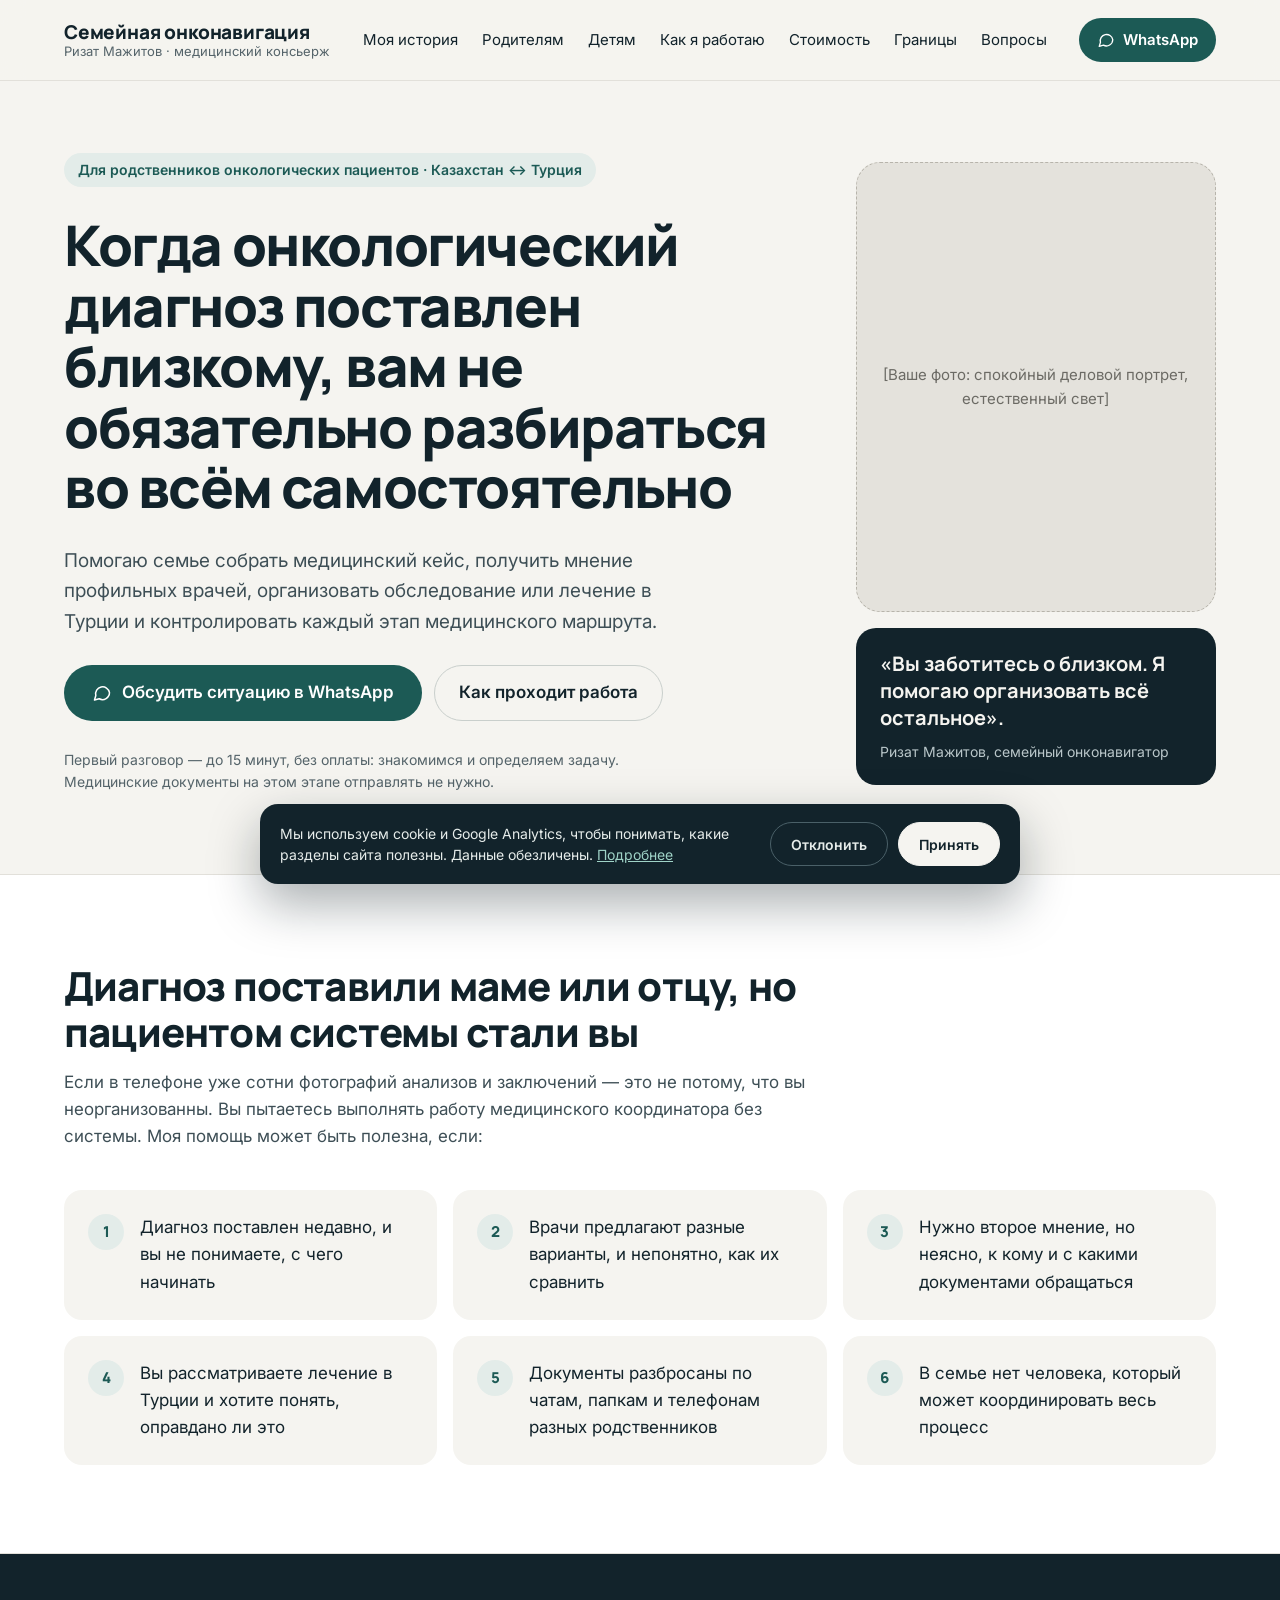
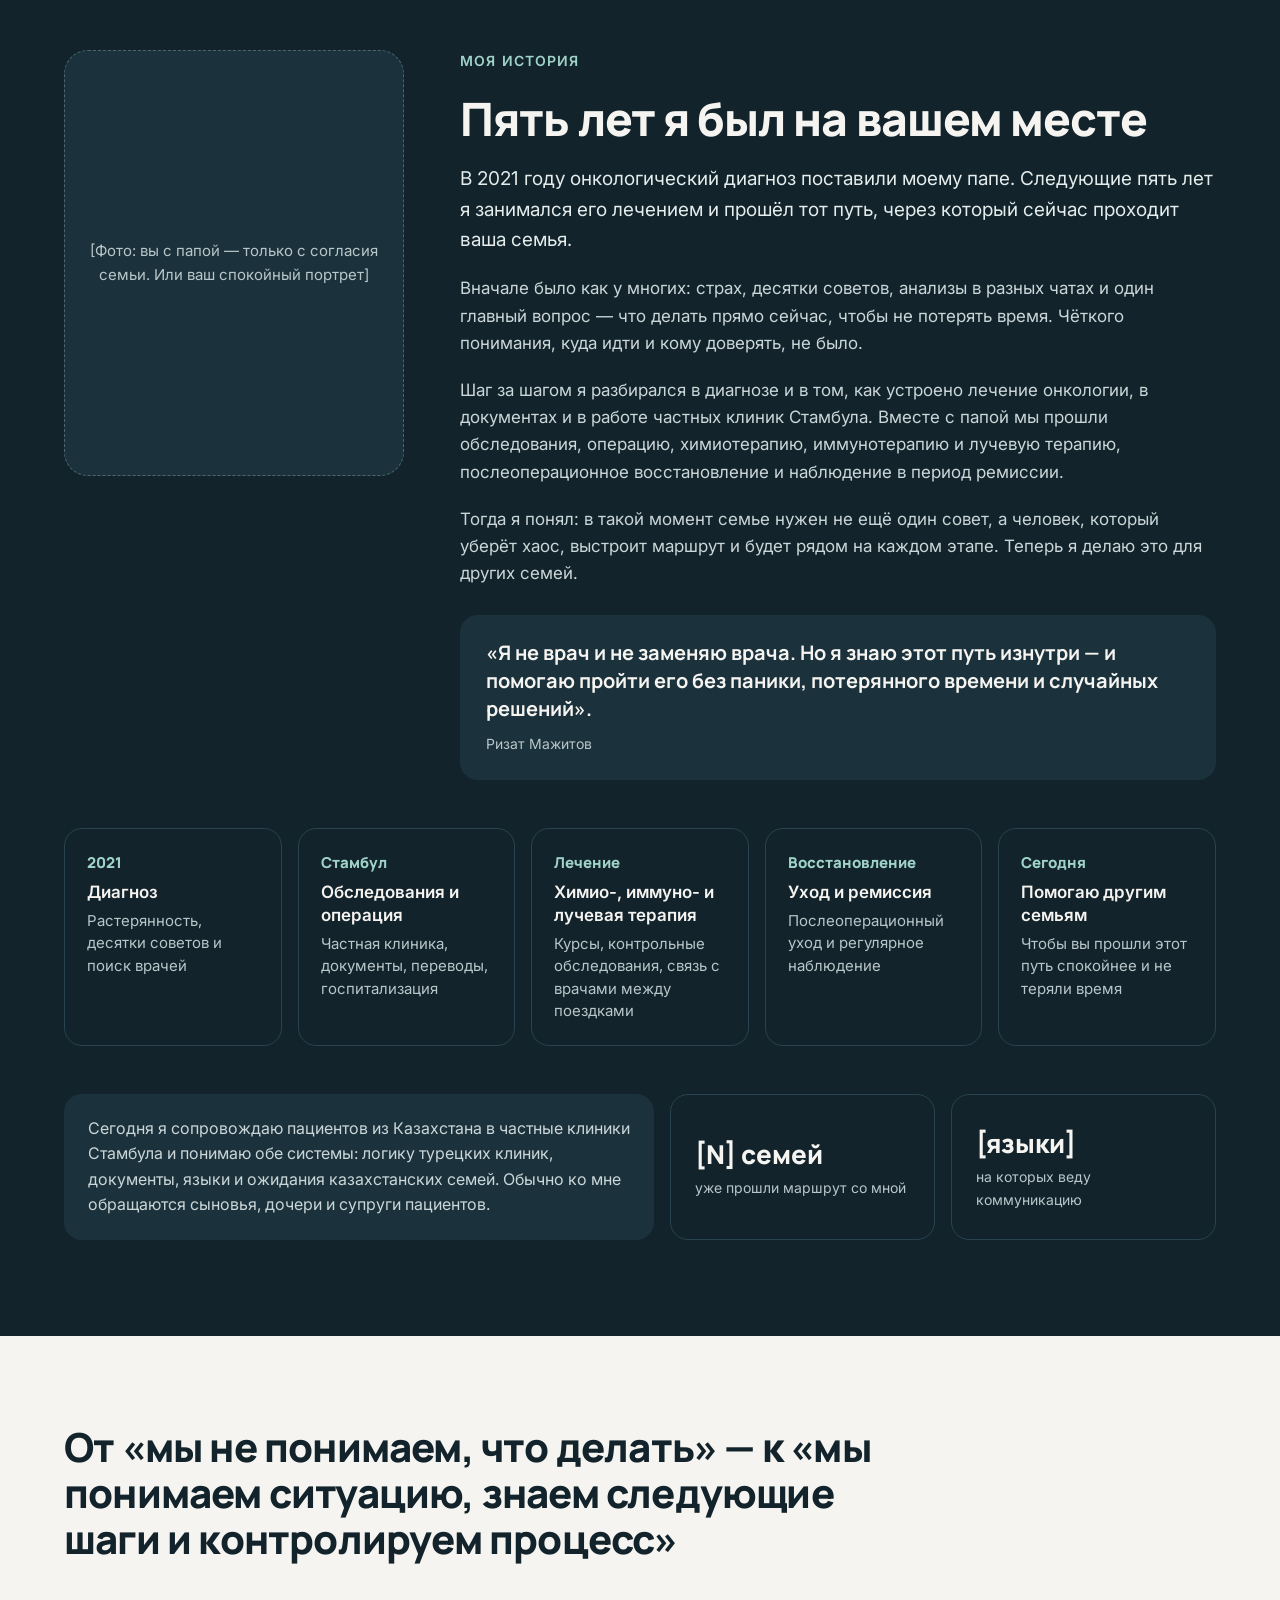
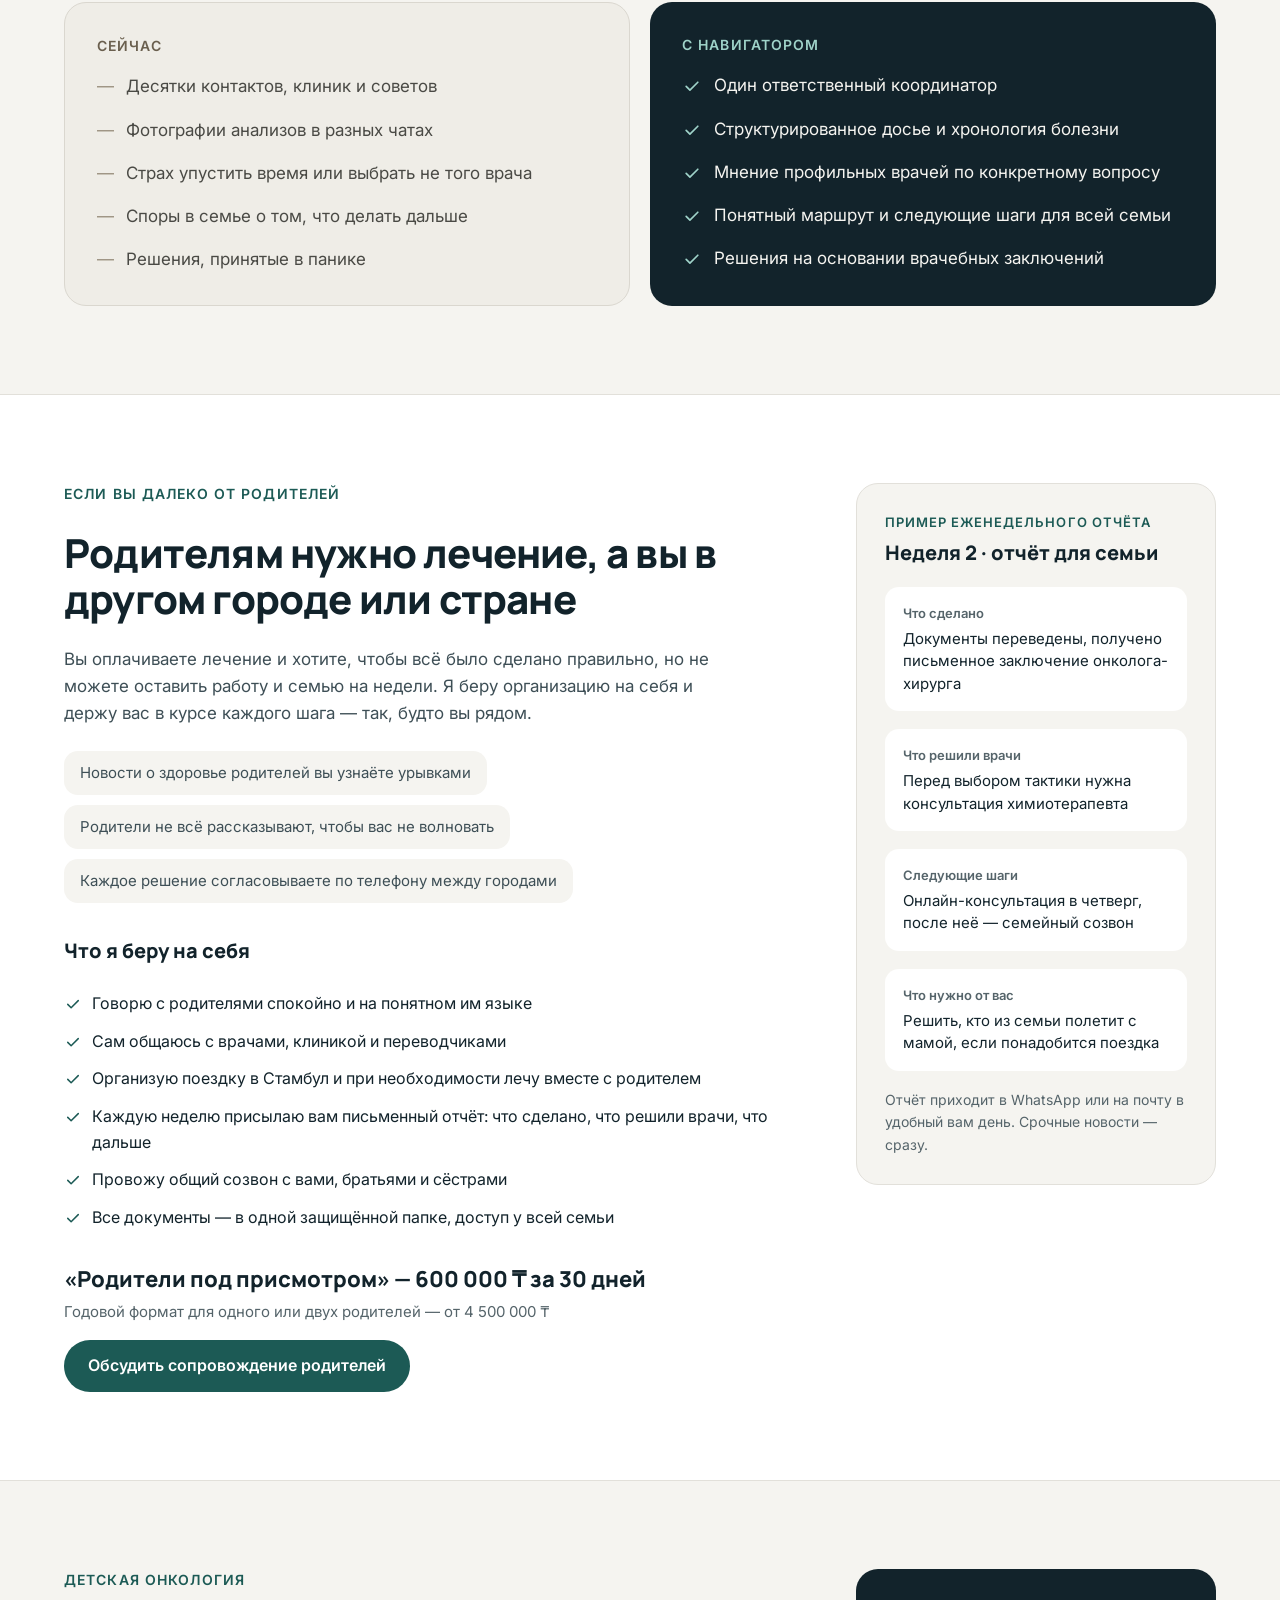
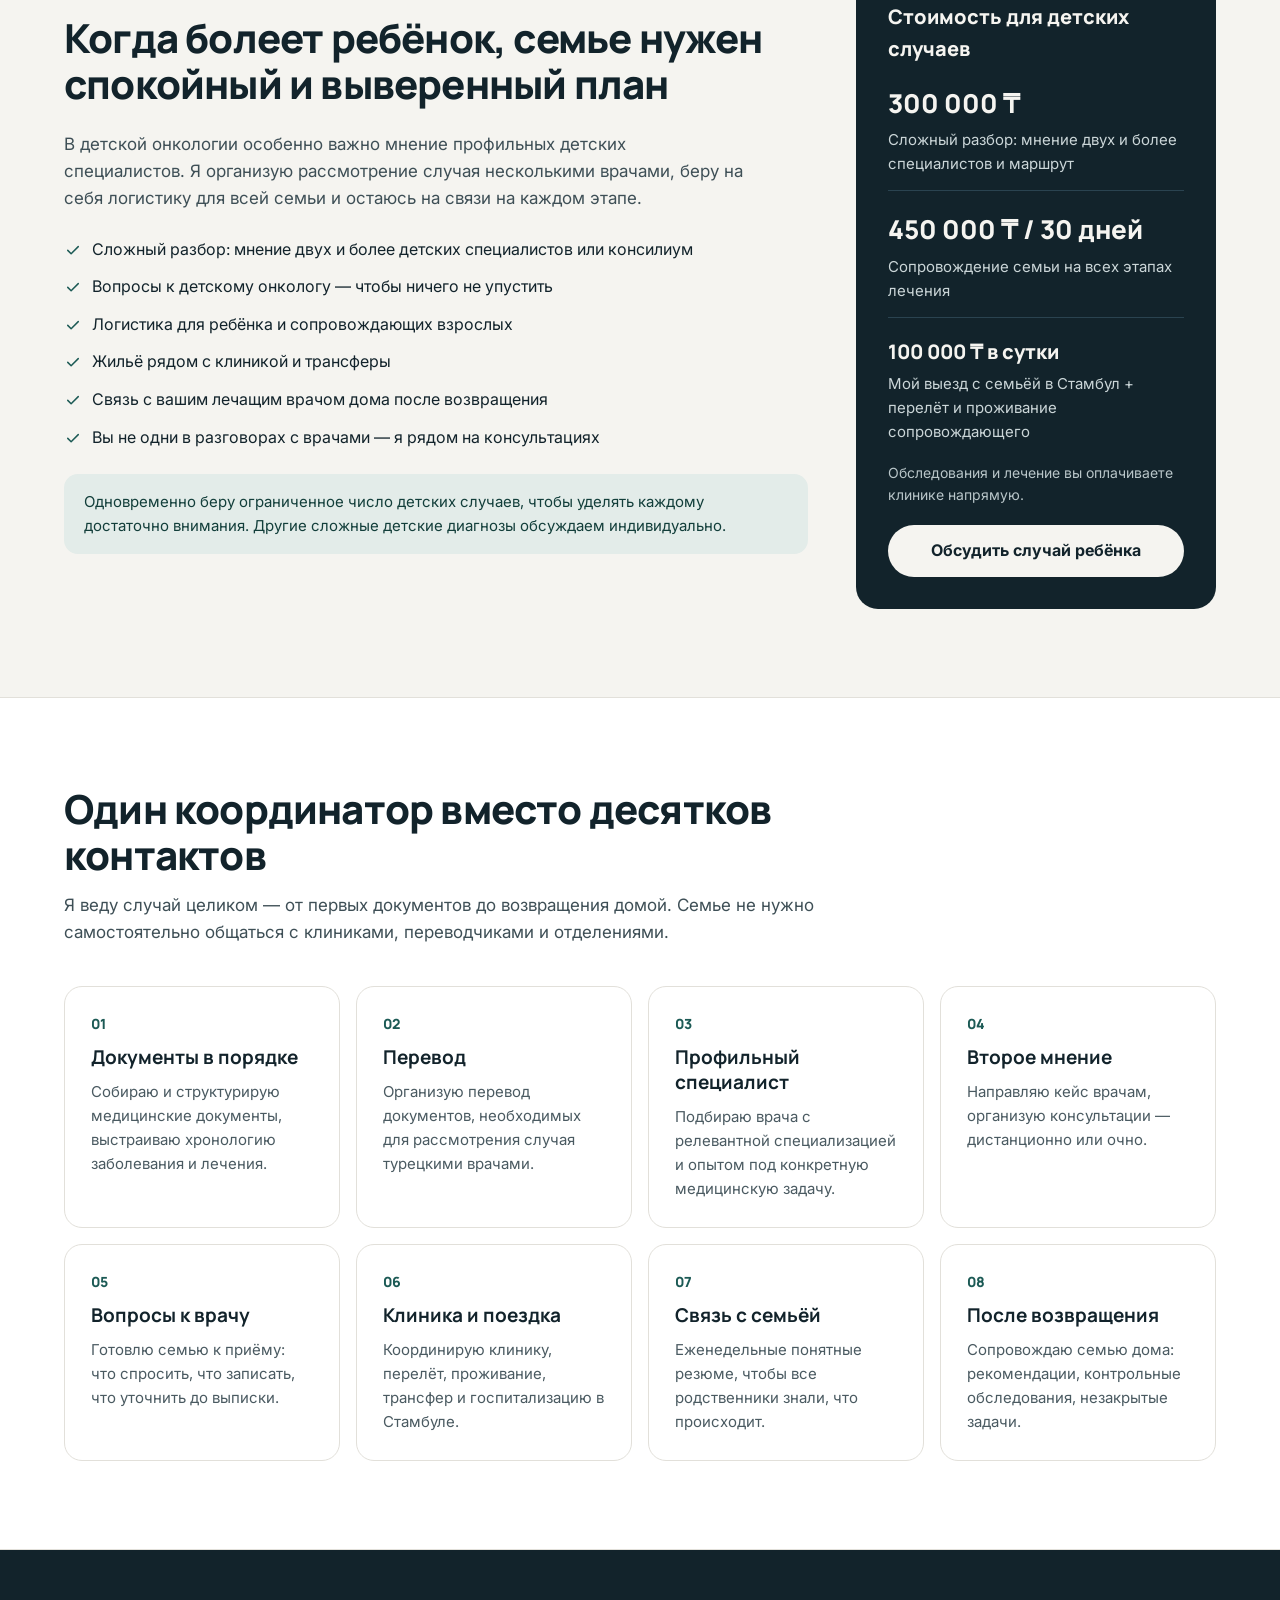
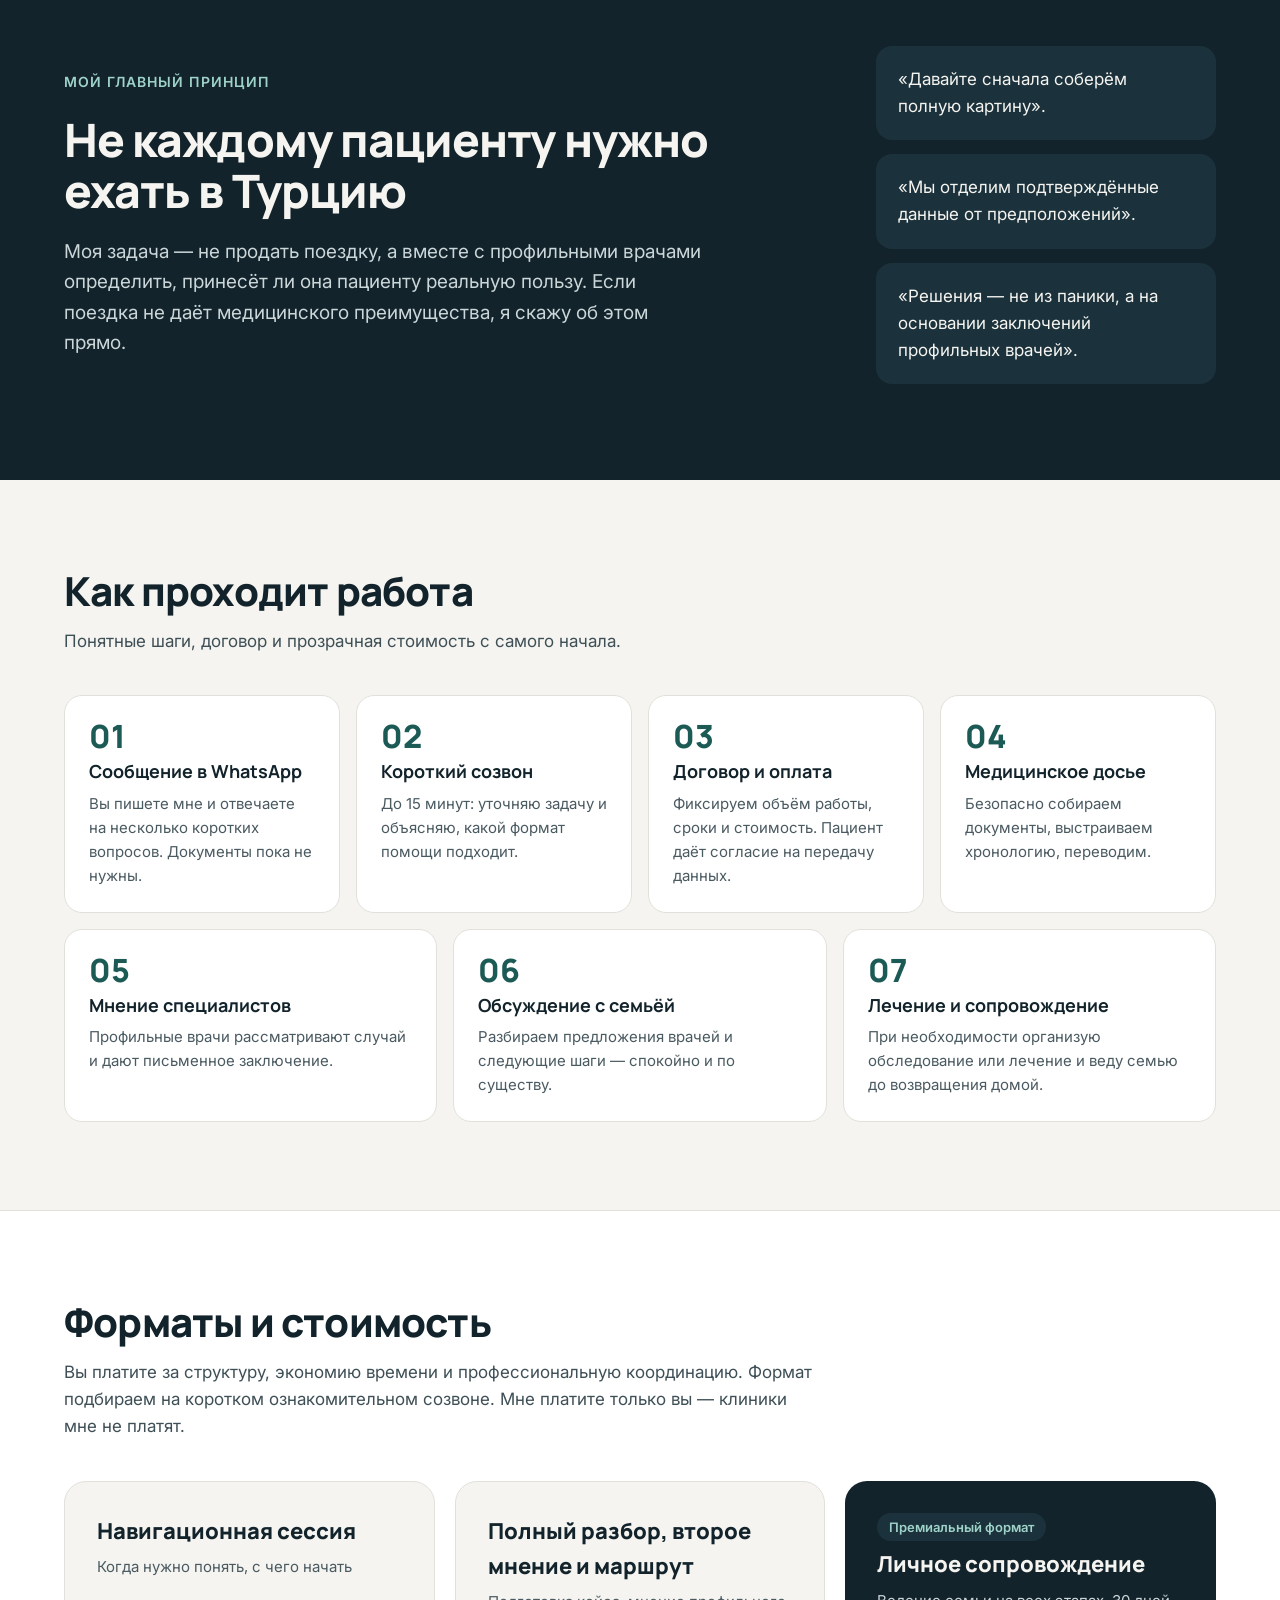
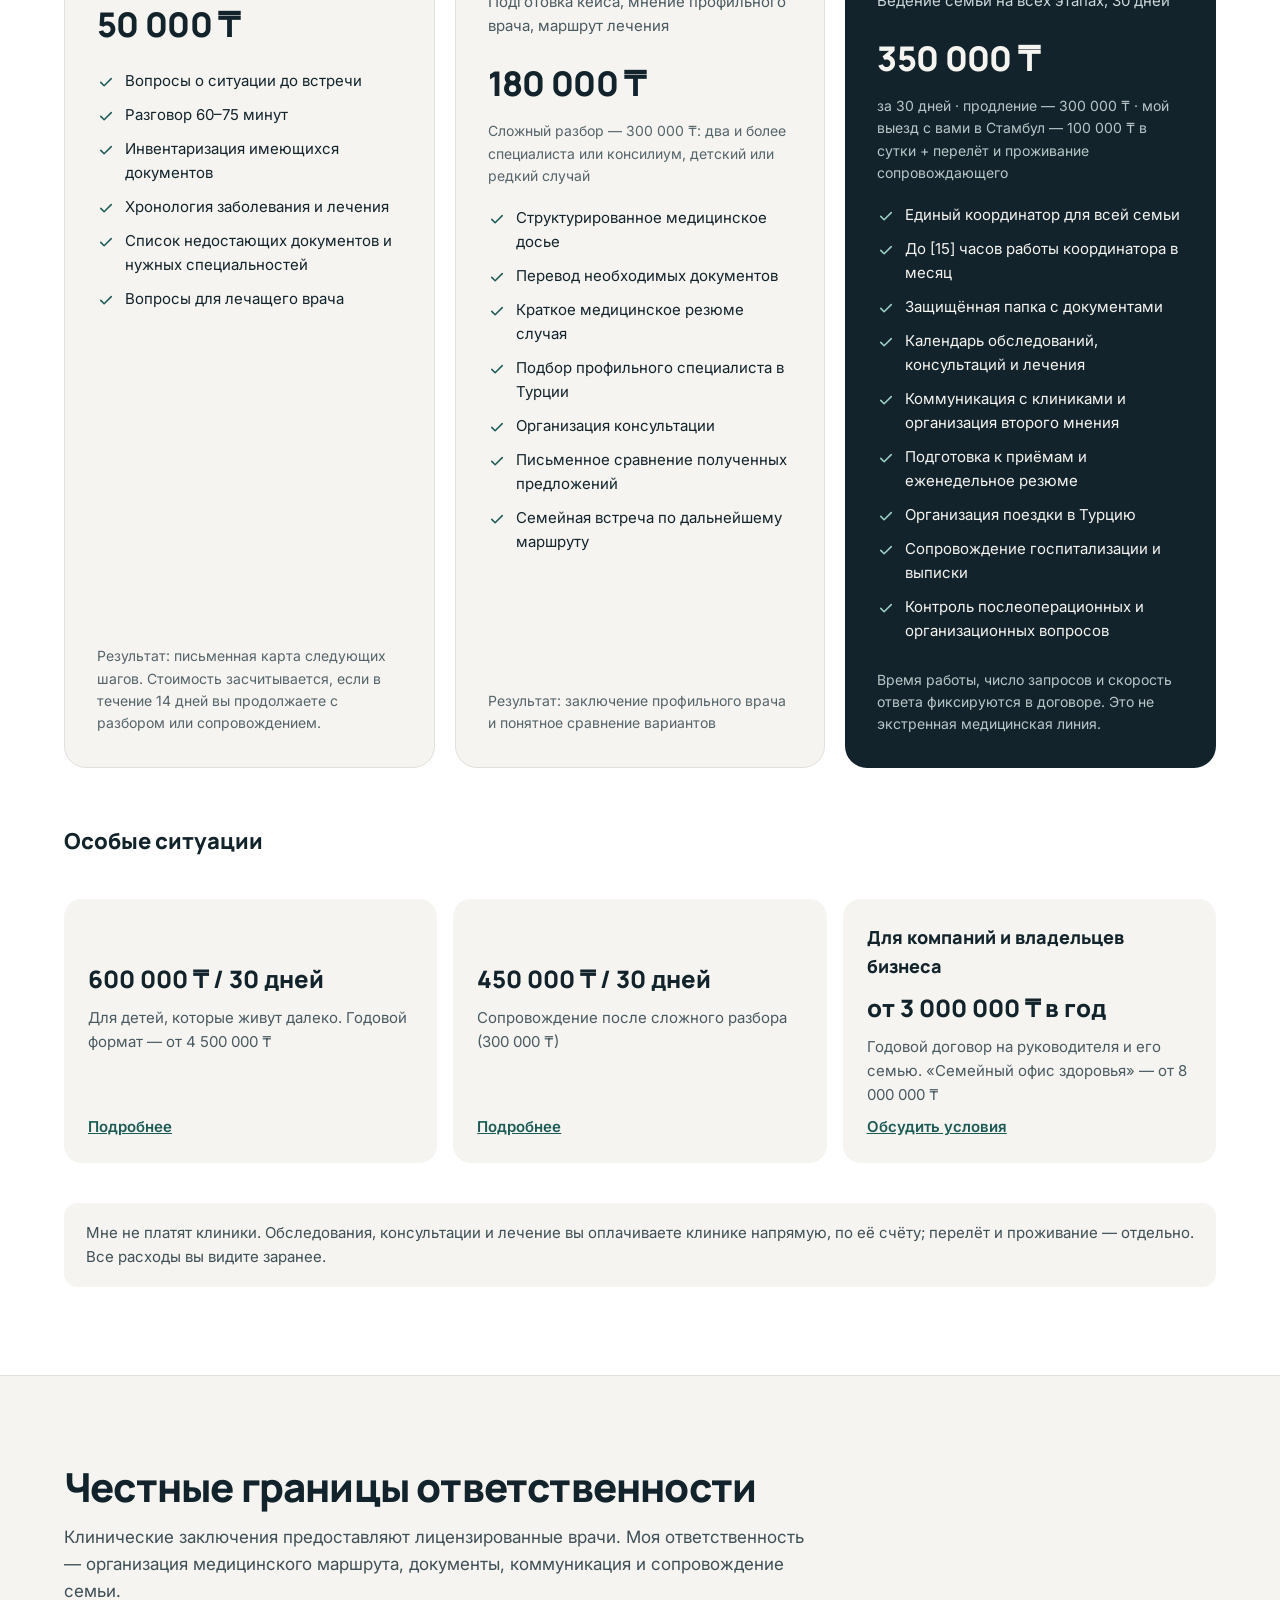
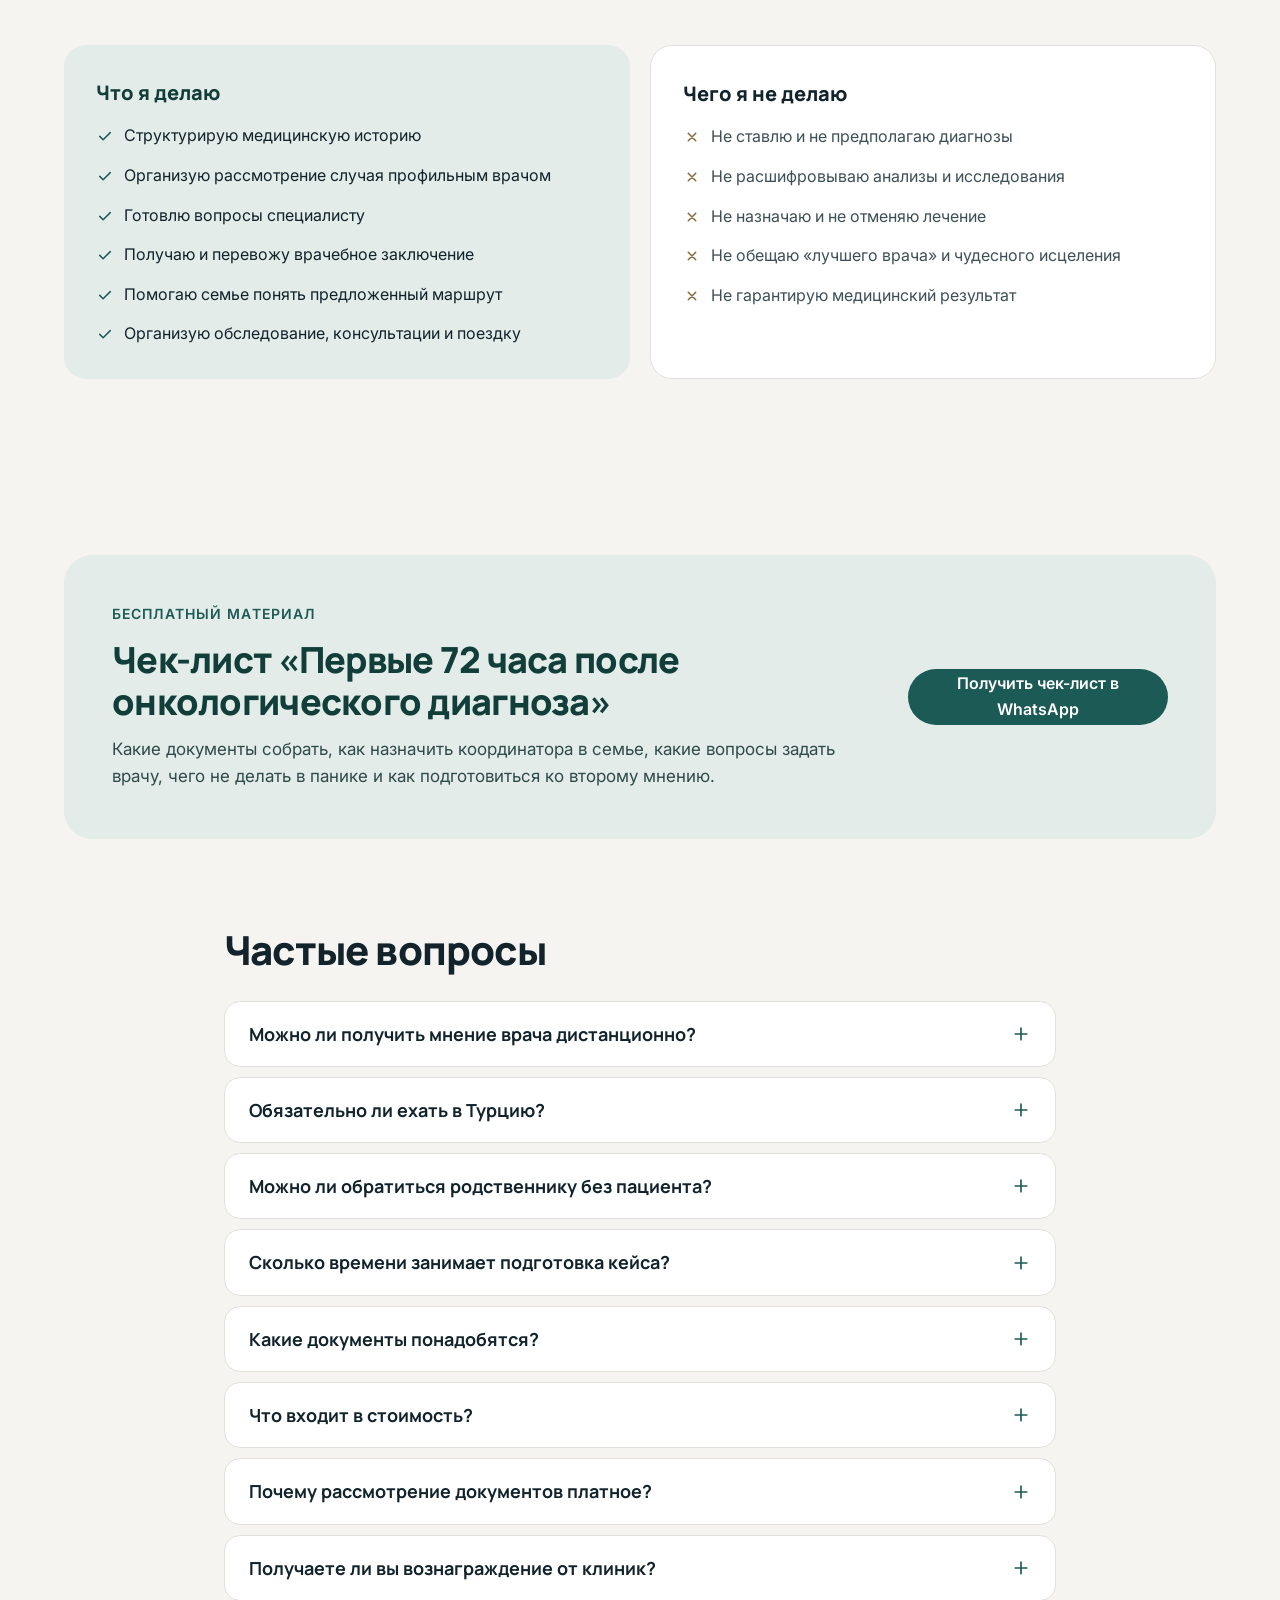
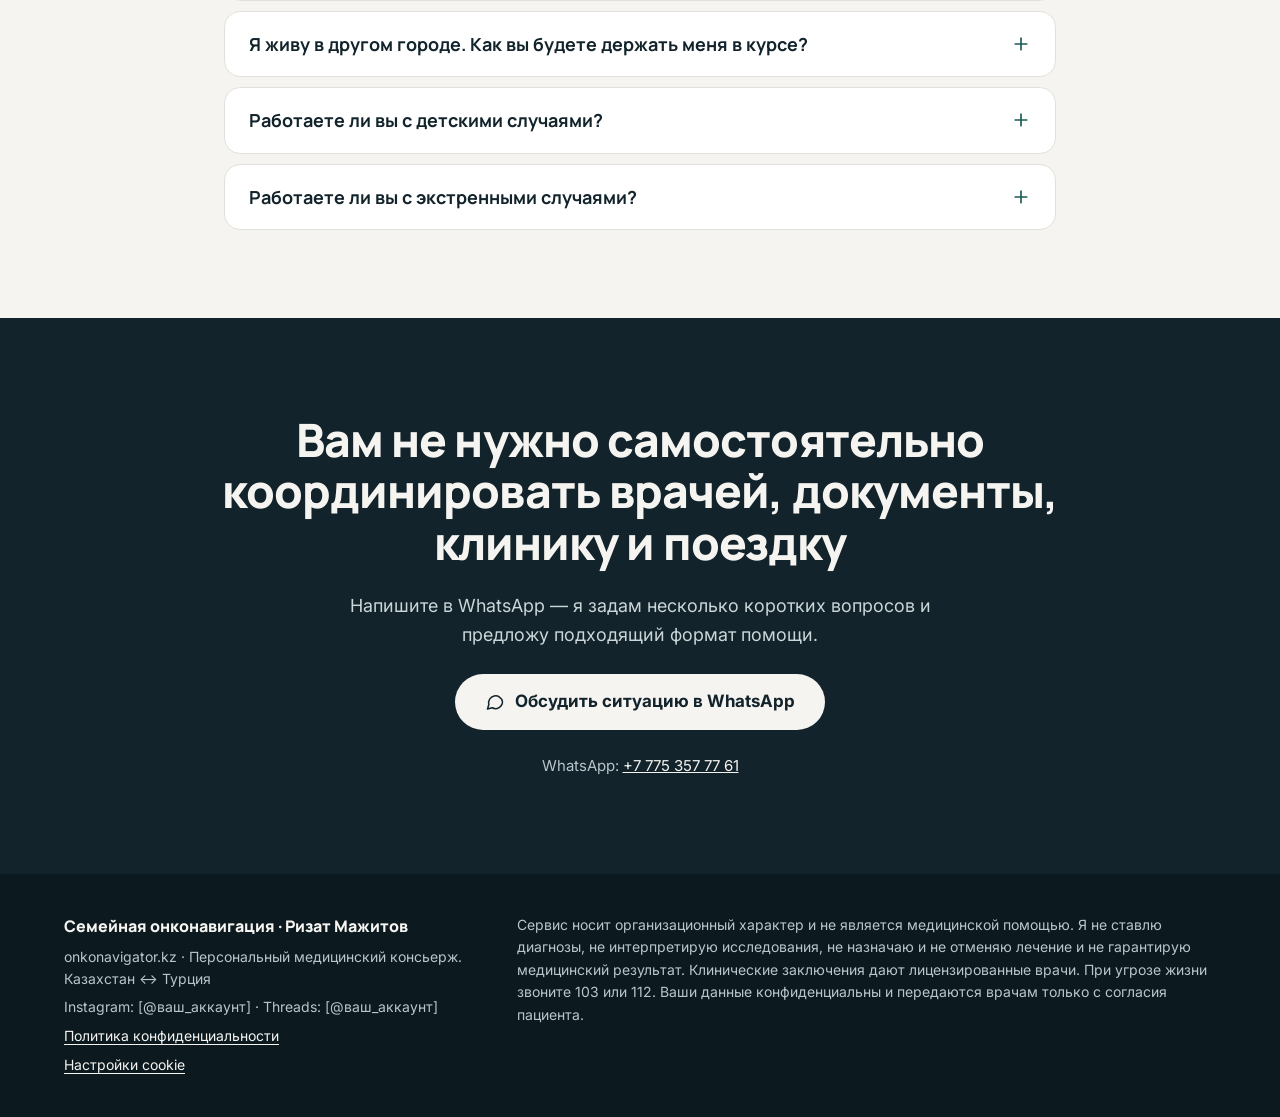
==== commit 069befc5: "Add files via upload" ====
--- a/index.html
+++ b/index.html
@@ -653,6 +653,8 @@
 <span style="font-family: Manrope, sans-serif; font-weight: 800; font-size: 16px; color: #F5F4F0">Семейная онконавигация · Ризат Мажитов</span>
 <span>onkonavigator.kz · Персональный медицинский консьерж. Казахстан ↔ Турция</span>
 <span>Instagram: [@ваш_аккаунт] · Threads: [@ваш_аккаунт]</span>
+<a class="footer-link" href="privacy.html">Политика конфиденциальности</a>
+<button class="footer-link cookie-open" type="button">Настройки cookie</button>
 </div>
 <p style="margin: 0; flex: 2 1 480px; min-width: 0">Сервис носит организационный характер и не является медицинской помощью. Я не ставлю диагнозы, не интерпретирую исследования, не назначаю и не отменяю лечение и не гарантирую медицинский результат. Клинические заключения дают лицензированные врачи. При угрозе жизни звоните 103 или 112. Ваши данные конфиденциальны и передаются врачам только с согласия пациента.</p>
 </div>
--- a/css/style.css
+++ b/css/style.css
@@ -58,3 +58,41 @@
  .faq-panel,.faq-plus,.btn,.btn-ghost{transition-duration:.01ms!important}
  .faq-inner p{translate:none;transition:opacity .3s}
 }
+
+/* страница политики */
+.footer-link{color:#F5F4F0;text-decoration:underline;text-underline-offset:3px;width:max-content;transition:color .3s}
+.footer-link:hover{color:#9FD3C7}
+.legal{max-width:820px;margin:0 auto;padding:56px 24px 96px}
+.legal-back{display:inline-flex;align-items:center;min-height:44px;font-size:15px;font-weight:600;text-decoration:none}
+.legal h1{font-family:Manrope,sans-serif;font-weight:800;font-size:clamp(32px,5vw,48px);line-height:1.1;letter-spacing:-.02em;margin:12px 0 10px}
+.legal-lead{margin:0 0 32px;color:#55646A;font-size:17px}
+.legal-toc{background:#fff;border:1px solid #E2E0DA;border-radius:18px;padding:22px 28px;margin-bottom:48px}
+.legal-toc ol{margin:0;padding-left:22px;display:grid;gap:4px;font-size:16px}
+.legal-toc a{display:inline-block;padding:5px 0;text-decoration:none}
+.legal-toc a:hover{text-decoration:underline}
+.legal-sec{padding:8px 0 28px;border-top:1px solid #E2E0DA;margin-top:12px}
+.legal h2{font-family:Manrope,sans-serif;font-weight:800;font-size:clamp(22px,3vw,28px);line-height:1.2;margin:24px 0 18px;display:flex;gap:14px;align-items:baseline}
+.legal h2 span{flex:none;display:inline-grid;place-items:center;width:36px;height:36px;border-radius:50%;background:#E3EBE8;color:var(--accent);font-size:16px}
+.legal p,.legal li{font-size:16px;line-height:1.7;color:#2B3D44}
+.legal p{margin:0 0 14px}
+.legal ul{margin:0 0 16px;padding-left:22px}
+.legal li{margin-bottom:6px}
+.legal li::marker{color:var(--accent)}
+.legal strong{color:#12232B}
+.legal mark.ph{background:#FFF1C7;color:#6B4E00;padding:1px 5px;border-radius:5px}
+.legal-sec{scroll-margin-top:96px}
+
+/* cookie-баннер */
+button.footer-link{all:unset;box-sizing:border-box;cursor:pointer;color:#F5F4F0;text-decoration:underline;text-underline-offset:3px;width:max-content;min-height:24px}
+button.footer-link:hover{color:#9FD3C7}
+.cookie{font-family:Inter,sans-serif;position:fixed;left:16px;right:16px;bottom:16px;z-index:70;max-width:760px;margin:0 auto;background:#12232B;color:#E6ECEA;border-radius:18px;padding:18px 20px;display:flex;gap:18px;align-items:center;justify-content:space-between;box-shadow:0 20px 50px rgba(12,26,32,.35);font-size:14px;line-height:1.5;opacity:0;translate:0 24px;transition:opacity .5s var(--e),translate .6s var(--e)}
+.cookie.show{opacity:1;translate:0 0}
+.cookie[hidden]{display:none}
+.cookie p{margin:0}.cookie a{color:#9FD3C7}
+.cookie div{display:flex;gap:10px;flex:none}
+.cookie button{min-height:44px;padding:0 20px;border-radius:999px;font:600 14px Inter,sans-serif;cursor:pointer;border:1px solid #4A6068;background:none;color:#E6ECEA;transition:background .3s,transform .3s var(--e)}
+.cookie button:hover{transform:translateY(-1px);background:#1E3640}
+.cookie .cookie-yes{background:#F5F4F0;color:#12232B;border-color:#F5F4F0}
+.cookie .cookie-yes:hover{background:#fff}
+@media(max-width:600px){.cookie{flex-direction:column;align-items:stretch}.cookie div button{flex:1}}
+@media(prefers-reduced-motion:reduce){.cookie{translate:none;transition:opacity .3s}}
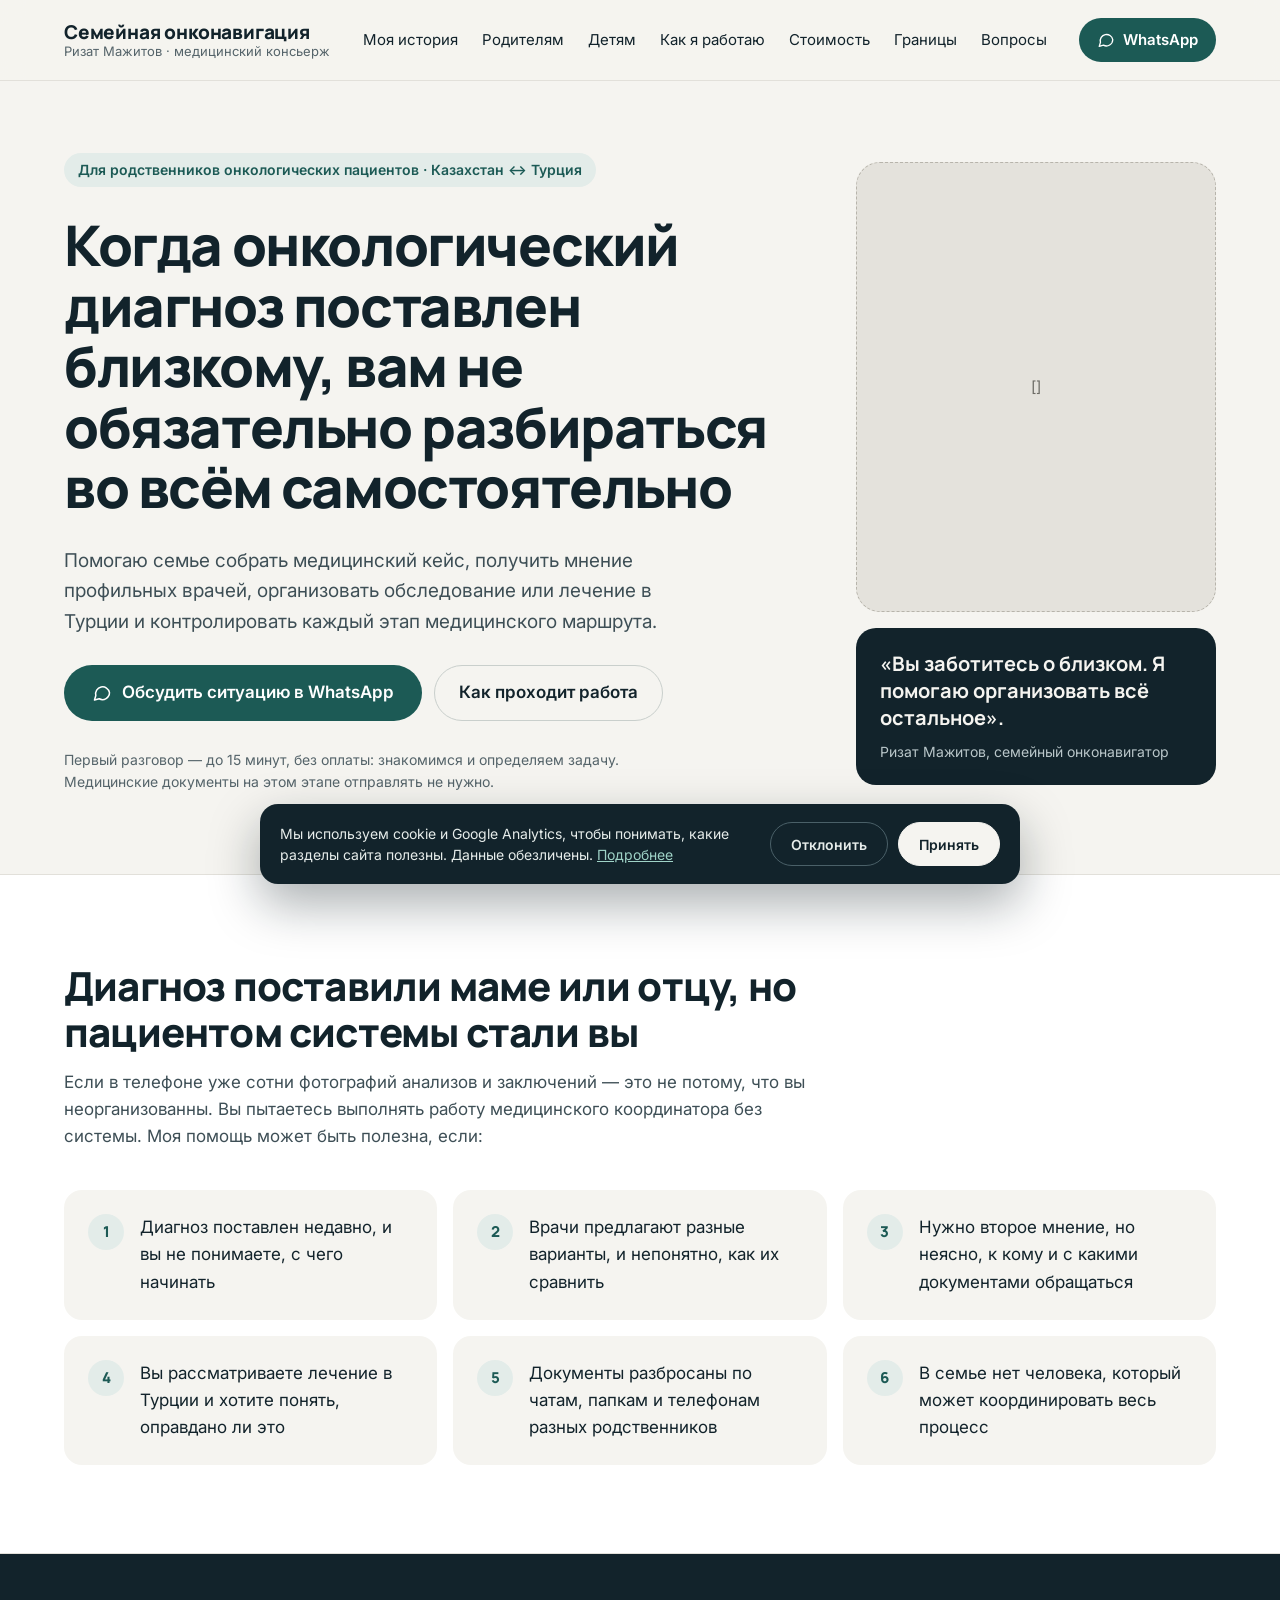
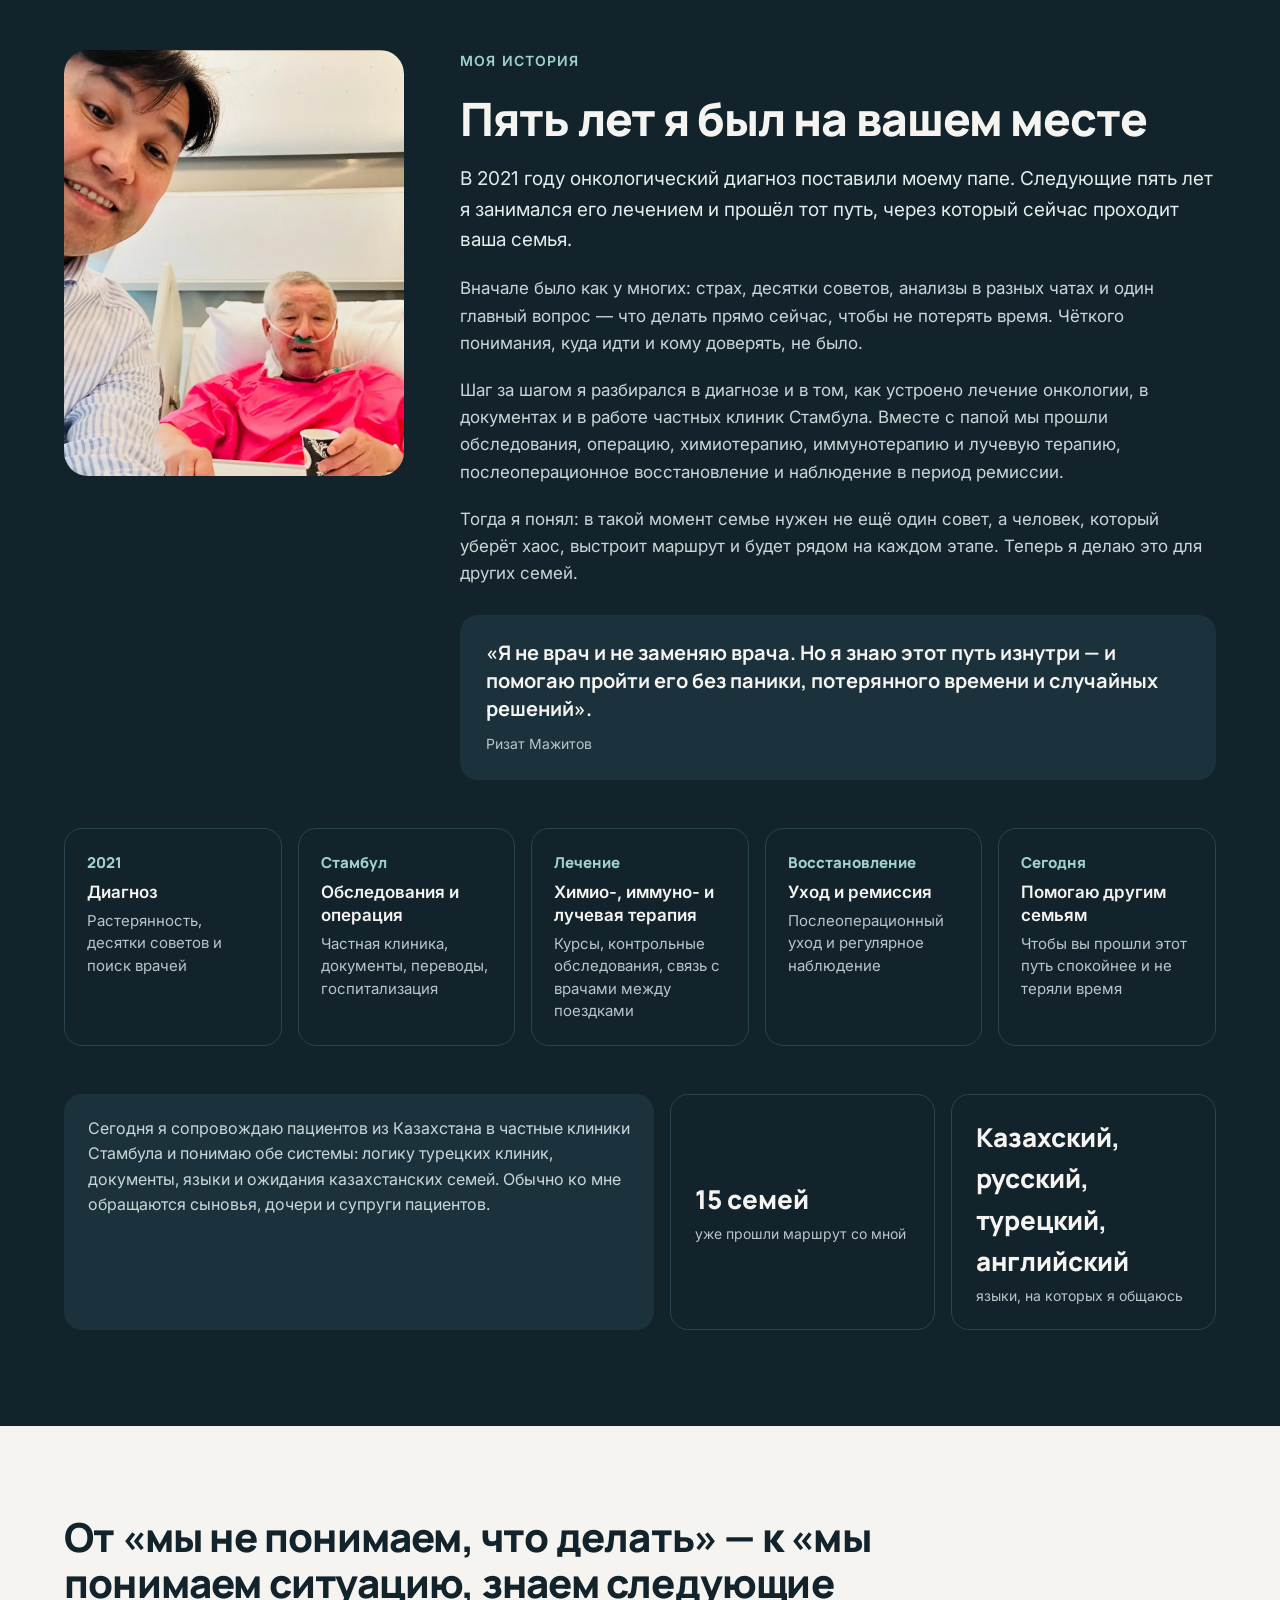
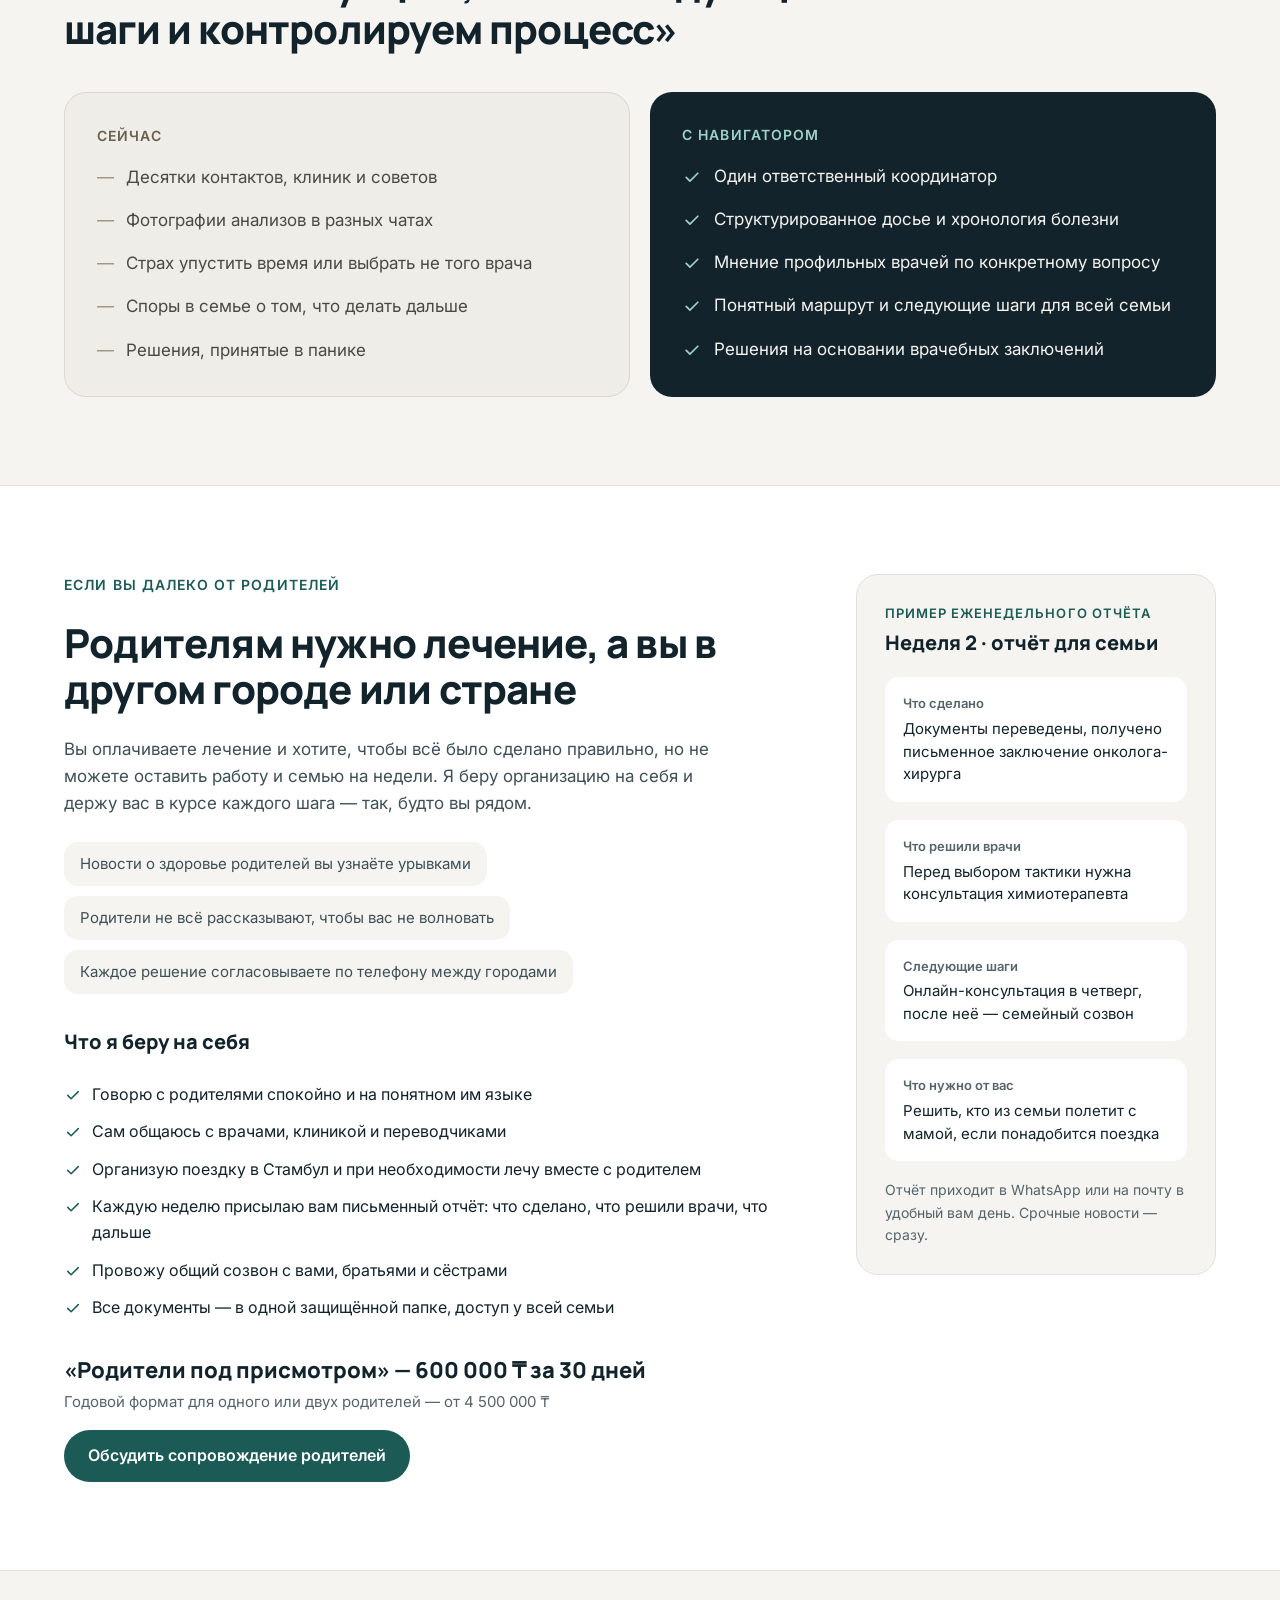
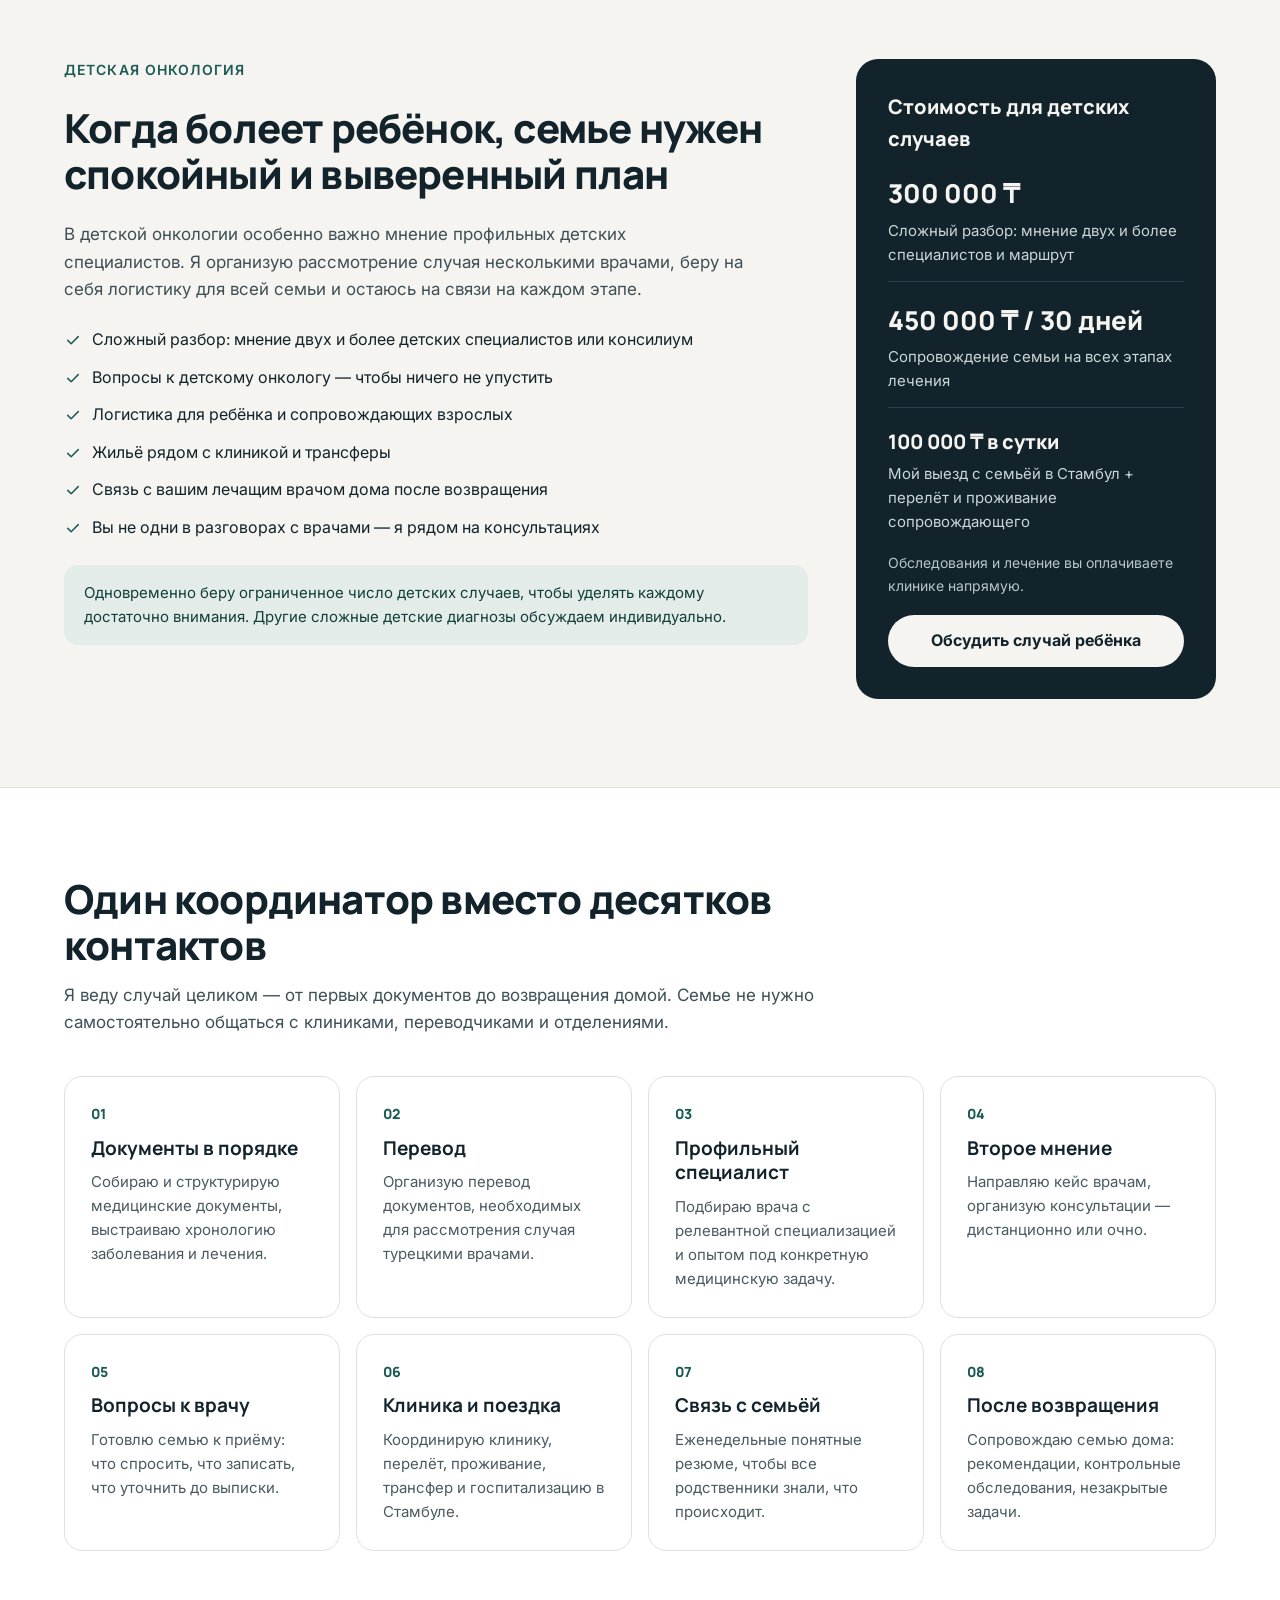
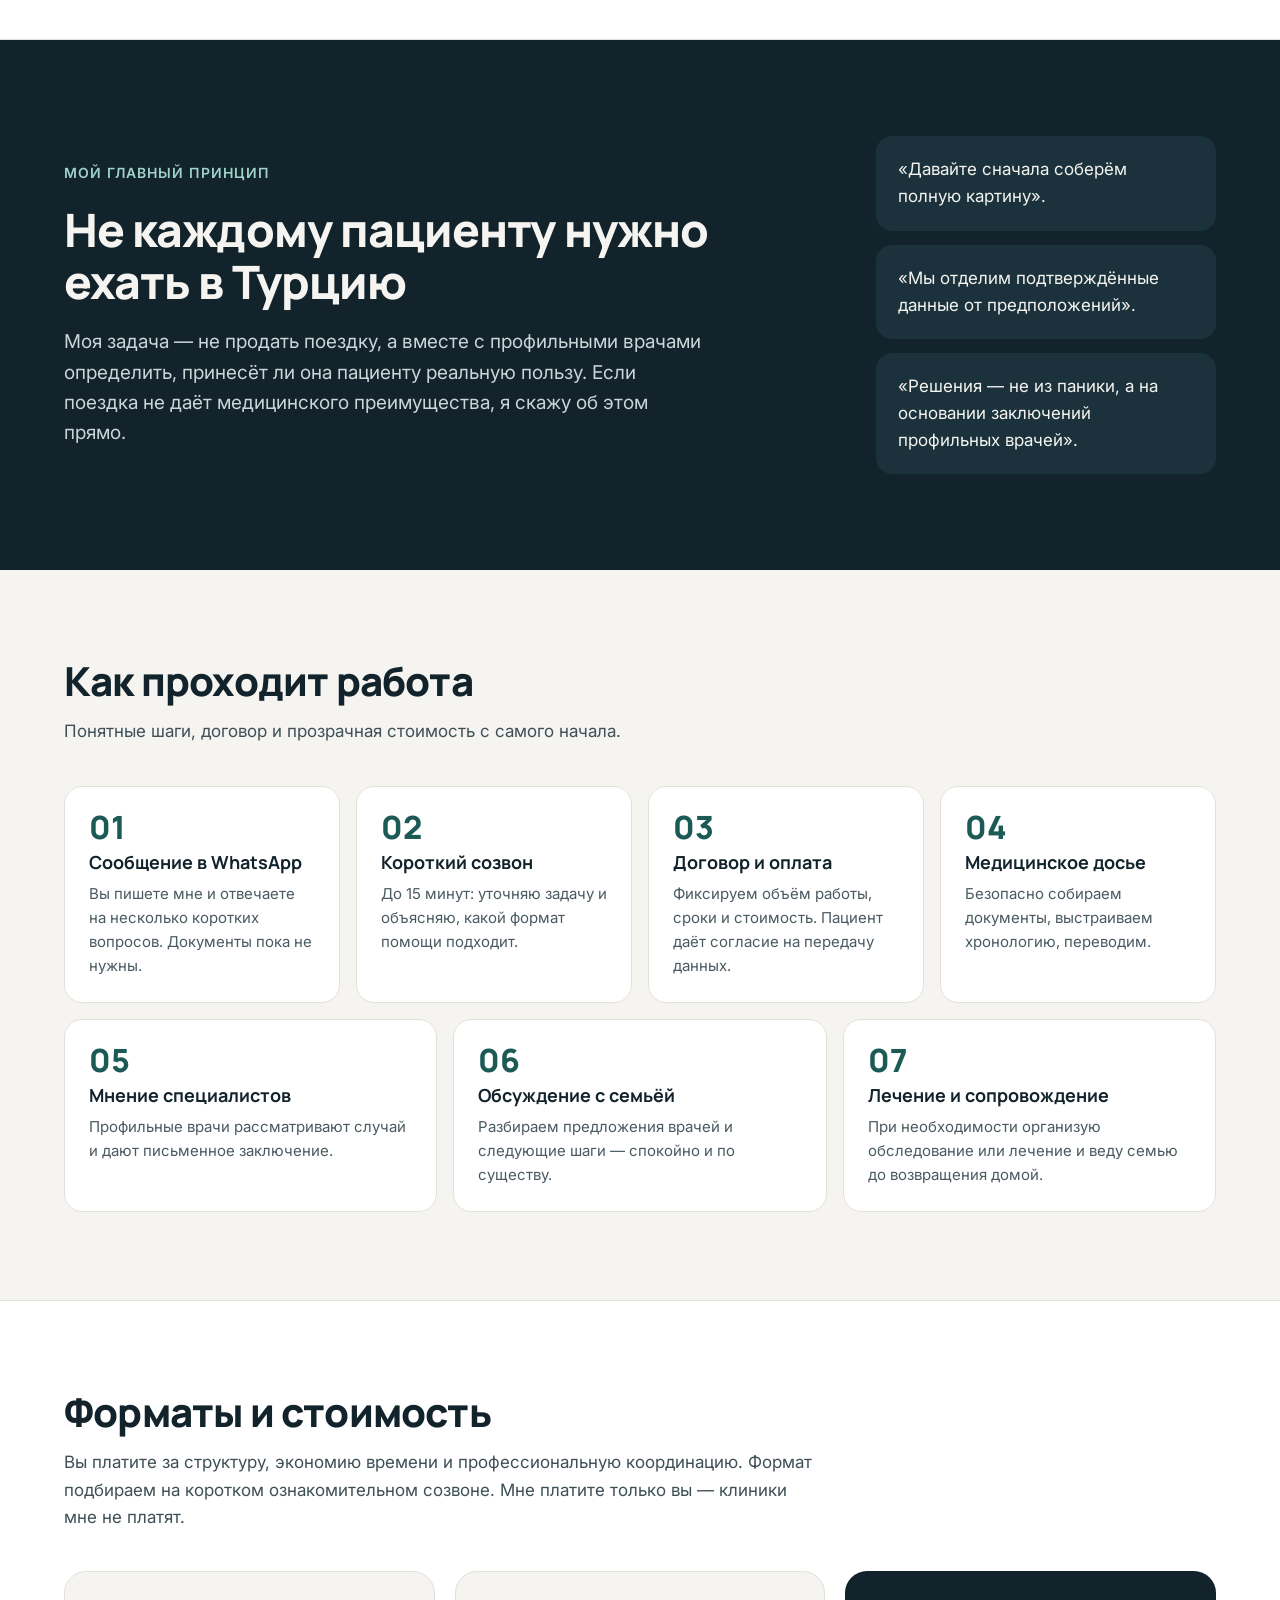
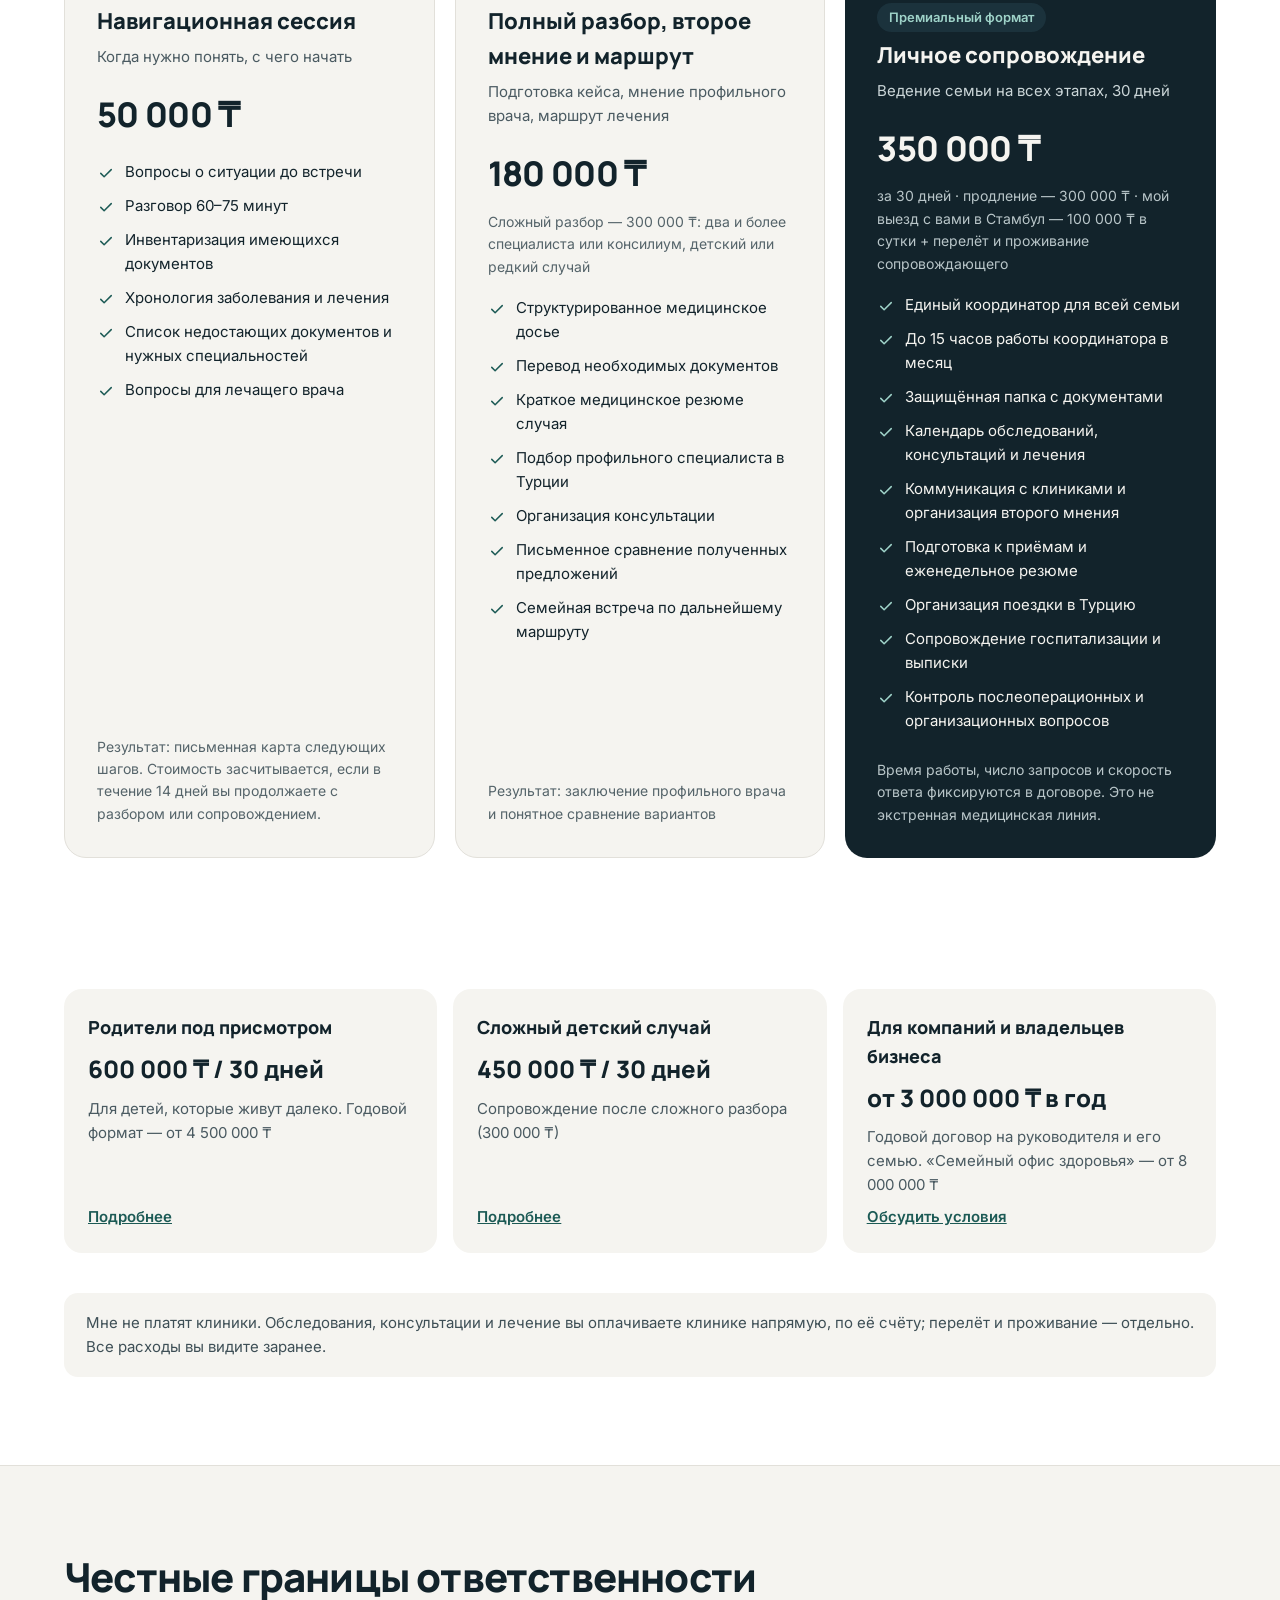
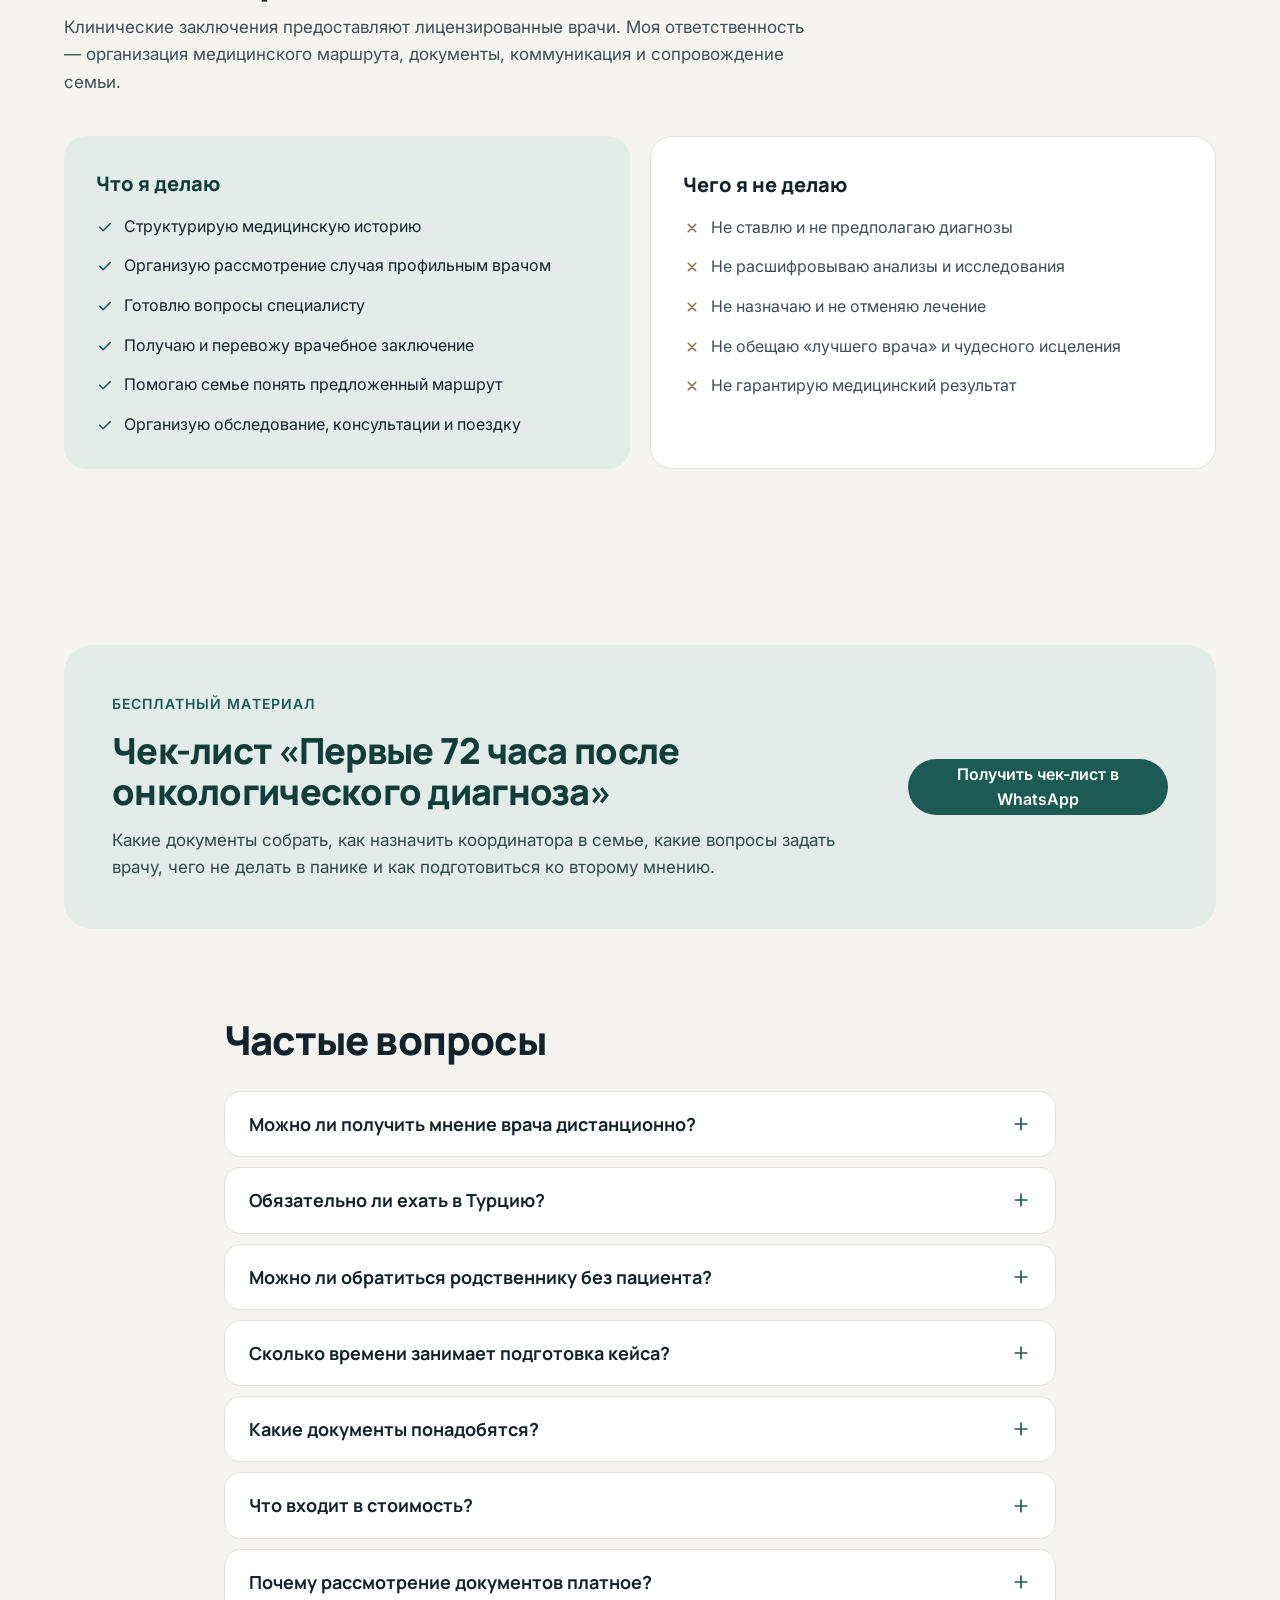
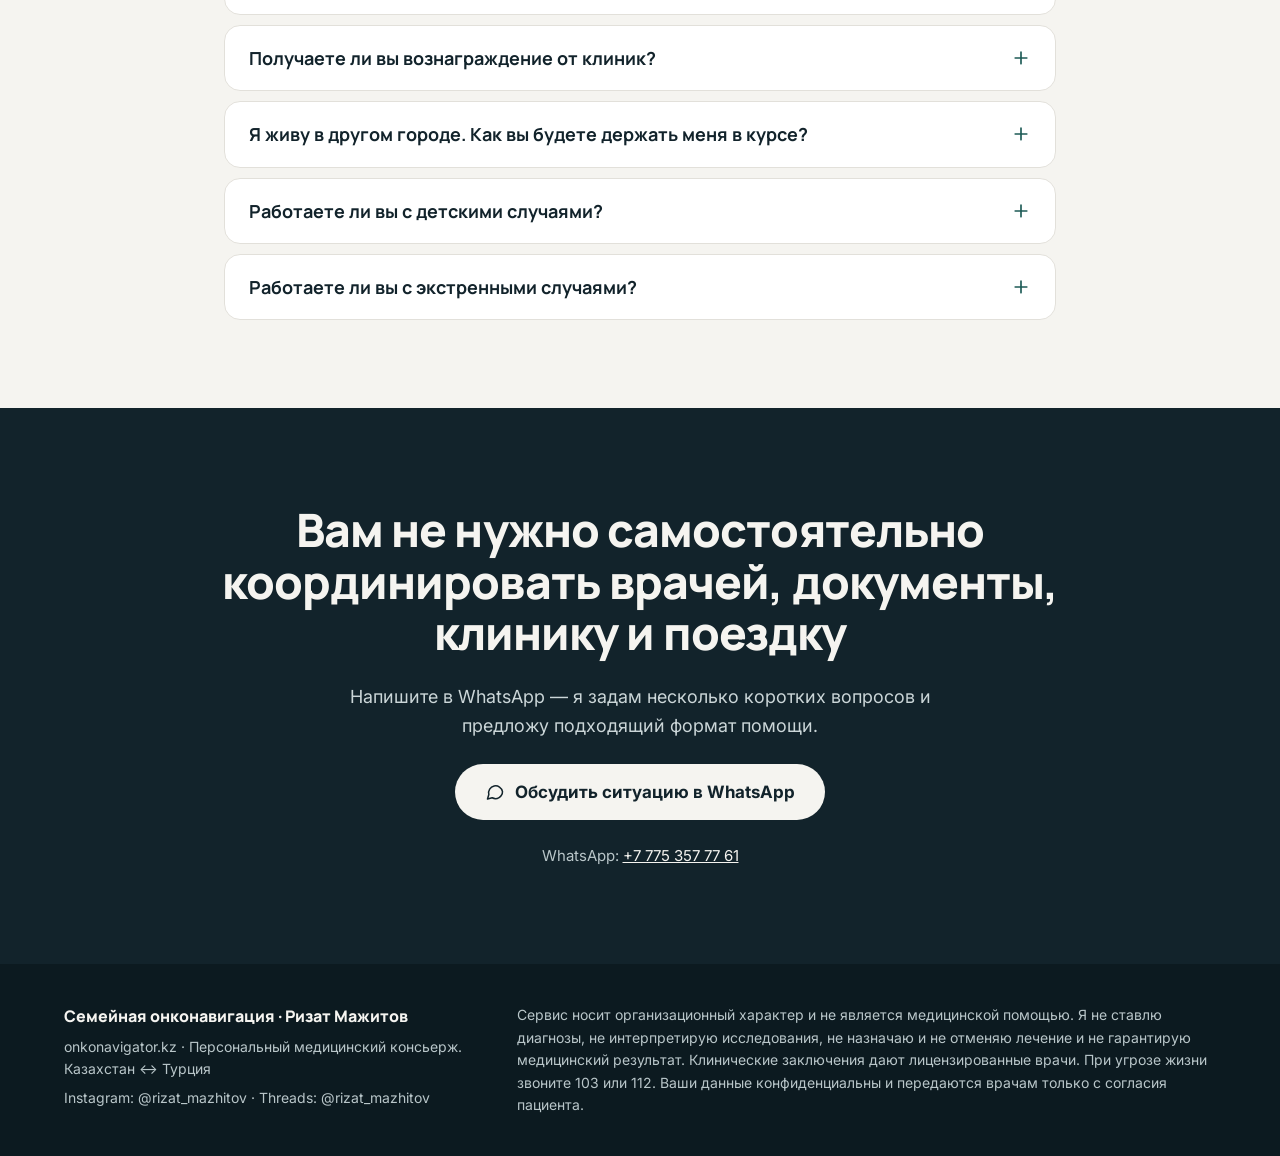
==== commit 319355d6: "Add files via upload" ====
--- a/index.html
+++ b/index.html
@@ -36,7 +36,7 @@
 <a href="#faq">Вопросы</a>
 </nav>
 <button class="burger" type="button" aria-label="Меню" aria-expanded="false" aria-controls="site-nav"><span></span><span></span><span></span></button>
-<a class="btn hdr-btn" href="https://wa.me/77753577761?text=%D0%97%D0%B4%D1%80%D0%B0%D0%B2%D1%81%D1%82%D0%B2%D1%83%D0%B9%D1%82%D0%B5!%20%D0%A5%D0%BE%D1%87%D1%83%20%D0%BE%D0%B1%D1%81%D1%83%D0%B4%D0%B8%D1%82%D1%8C%20%D1%81%D0%BE%D0%BF%D1%80%D0%BE%D0%B2%D0%BE%D0%B6%D0%B4%D0%B5%D0%BD%D0%B8%D0%B5%20%D0%BF%D0%BE%20%D0%BC%D0%B5%D0%B4%D0%B8%D1%86%D0%B8%D0%BD%D1%81%D0%BA%D0%BE%D0%BC%D1%83%20%D1%81%D0%BB%D1%83%D1%87%D0%B0%D1%8E." target="_blank" rel="noopener" style="display: inline-flex; align-items: center; gap: 8px; min-height: 44px; padding: 0 18px; border-radius: 999px; background: #1C5A55; color: #FFFFFF; text-decoration: none; font-weight: 600; font-size: 15px">
+<a class="btn hdr-btn" href="https://wa.me/77476179545?text=%D0%97%D0%B4%D1%80%D0%B0%D0%B2%D1%81%D1%82%D0%B2%D1%83%D0%B9%D1%82%D0%B5!%20%D0%A5%D0%BE%D1%87%D1%83%20%D0%BE%D0%B1%D1%81%D1%83%D0%B4%D0%B8%D1%82%D1%8C%20%D1%81%D0%BE%D0%BF%D1%80%D0%BE%D0%B2%D0%BE%D0%B6%D0%B4%D0%B5%D0%BD%D0%B8%D0%B5%20%D0%BF%D0%BE%20%D0%BC%D0%B5%D0%B4%D0%B8%D1%86%D0%B8%D0%BD%D1%81%D0%BA%D0%BE%D0%BC%D1%83%20%D1%81%D0%BB%D1%83%D1%87%D0%B0%D1%8E." target="_blank" rel="noopener" style="display: inline-flex; align-items: center; gap: 8px; min-height: 44px; padding: 0 18px; border-radius: 999px; background: #1C5A55; color: #FFFFFF; text-decoration: none; font-weight: 600; font-size: 15px">
 <svg aria-hidden="true" width="18" height="18" viewBox="0 0 24 24" fill="none" stroke="currentColor" stroke-width="1.8" stroke-linecap="round" stroke-linejoin="round"><path d="M21 11.5a8.4 8.4 0 0 1-12.4 7.4L3 20.5l1.6-5.4A8.4 8.4 0 1 1 21 11.5z"></path></svg>
 WhatsApp
 </a>
@@ -50,7 +50,7 @@
 <h1 style="margin: 0; font-family: Manrope, sans-serif; font-weight: 800; font-size: clamp(34px, 4.6vw, 56px); line-height: 1.08; letter-spacing: -0.025em">Когда онкологический диагноз поставлен близкому, вам не обязательно разбираться во всём самостоятельно</h1>
 <p style="margin: 0; font-size: 19px; color: #3E4F56; max-width: 640px">Помогаю семье собрать медицинский кейс, получить мнение профильных врачей, организовать обследование или лечение в Турции и контролировать каждый этап медицинского маршрута.</p>
 <div style="display: flex; flex-wrap: wrap; gap: 12px">
-<a class="btn" href="https://wa.me/77753577761?text=%D0%97%D0%B4%D1%80%D0%B0%D0%B2%D1%81%D1%82%D0%B2%D1%83%D0%B9%D1%82%D0%B5!%20%D0%A5%D0%BE%D1%87%D1%83%20%D0%BE%D0%B1%D1%81%D1%83%D0%B4%D0%B8%D1%82%D1%8C%20%D1%81%D0%BE%D0%BF%D1%80%D0%BE%D0%B2%D0%BE%D0%B6%D0%B4%D0%B5%D0%BD%D0%B8%D0%B5%20%D0%BF%D0%BE%20%D0%BC%D0%B5%D0%B4%D0%B8%D1%86%D0%B8%D0%BD%D1%81%D0%BA%D0%BE%D0%BC%D1%83%20%D1%81%D0%BB%D1%83%D1%87%D0%B0%D1%8E." target="_blank" rel="noopener" style="display: inline-flex; align-items: center; gap: 10px; min-height: 56px; padding: 0 28px; border-radius: 999px; background: #1C5A55; color: #FFFFFF; text-decoration: none; font-weight: 600; font-size: 17px">
+<a class="btn" href="https://wa.me/77476179545?text=%D0%97%D0%B4%D1%80%D0%B0%D0%B2%D1%81%D1%82%D0%B2%D1%83%D0%B9%D1%82%D0%B5!%20%D0%A5%D0%BE%D1%87%D1%83%20%D0%BE%D0%B1%D1%81%D1%83%D0%B4%D0%B8%D1%82%D1%8C%20%D1%81%D0%BE%D0%BF%D1%80%D0%BE%D0%B2%D0%BE%D0%B6%D0%B4%D0%B5%D0%BD%D0%B8%D0%B5%20%D0%BF%D0%BE%20%D0%BC%D0%B5%D0%B4%D0%B8%D1%86%D0%B8%D0%BD%D1%81%D0%BA%D0%BE%D0%BC%D1%83%20%D1%81%D0%BB%D1%83%D1%87%D0%B0%D1%8E." target="_blank" rel="noopener" style="display: inline-flex; align-items: center; gap: 10px; min-height: 56px; padding: 0 28px; border-radius: 999px; background: #1C5A55; color: #FFFFFF; text-decoration: none; font-weight: 600; font-size: 17px">
 <svg aria-hidden="true" width="20" height="20" viewBox="0 0 24 24" fill="none" stroke="currentColor" stroke-width="1.8" stroke-linecap="round" stroke-linejoin="round"><path d="M21 11.5a8.4 8.4 0 0 1-12.4 7.4L3 20.5l1.6-5.4A8.4 8.4 0 1 1 21 11.5z"></path></svg>
 Обсудить ситуацию в WhatsApp
 </a>
@@ -59,7 +59,7 @@
 <p style="margin: 0; font-size: 14px; color: #55646A; max-width: 560px">Первый разговор — до 15 минут, без оплаты: знакомимся и определяем задачу. Медицинские документы на этом этапе отправлять не нужно.</p>
 </div>
 <div style="flex: 1 1 360px; min-width: 0; display: flex; flex-direction: column; gap: 16px">
-<div role="img" aria-label="Место для фотографии Ризата Мажитова" style="aspect-ratio: 4 / 5; border-radius: 24px; background: #E4E2DC; border: 1px dashed #B7B4AB; display: flex; align-items: center; justify-content: center; text-align: center; padding: 24px; color: #6B6A64; font-size: 15px">[Ваше фото: спокойный деловой портрет, естественный свет]</div>
+<div role="img" aria-label="Место для фотографии Ризата Мажитова" style="aspect-ratio: 4 / 5; border-radius: 24px; background: #E4E2DC; border: 1px dashed #B7B4AB; display: flex; align-items: center; justify-content: center; text-align: center; padding: 24px; color: #6B6A64; font-size: 15px">[]</div>
 <div style="padding: 22px 24px; border-radius: 20px; background: #12232B; color: #F5F4F0">
 <p style="margin: 0; font-family: Manrope, sans-serif; font-weight: 700; font-size: 20px; line-height: 1.35">«Вы заботитесь о близком. Я помогаю организовать всё остальное».</p>
 <p style="margin: 10px 0 0; font-size: 14px; color: #B9C6C9">Ризат Мажитов, семейный онконавигатор</p>
@@ -112,7 +112,10 @@
 <section id="story" style="background: #12232B; color: #F5F4F0">
 <div style="max-width: 1200px; margin: 0 auto; padding: 96px 24px; display: flex; flex-direction: column; gap: 48px">
 <div style="display: flex; flex-wrap: wrap; gap: 56px; align-items: flex-start">
-<div role="img" aria-label="Место для фотографии Ризата с папой" style="flex: 1 1 340px; min-width: 0; aspect-ratio: 4 / 5; border-radius: 24px; background: #1B323C; border: 1px dashed #4A6670; display: flex; align-items: center; justify-content: center; text-align: center; padding: 24px; color: #B9C6C9; font-size: 15px">[Фото: вы с папой — только с согласия семьи. Или ваш спокойный портрет]</div>
+    <div style="flex: 1 1 340px; min-width: 0; aspect-ratio: 4 / 5; border-radius: 24px; overflow: hidden; background: #1B323C">
+  <img src="img/story.webp" alt="Ризат с папой" width="800" height="1000" loading="lazy"
+       style="width: 100%; height: 100%; object-fit: cover; display: block">
+</div>
 <div style="flex: 999 1 560px; min-width: 0; display: flex; flex-direction: column; gap: 20px">
 <span style="font-size: 14px; font-weight: 600; color: #9FD3C9; text-transform: uppercase; letter-spacing: 0.08em">Моя история</span>
 <h2 style="margin: 0; font-family: Manrope, sans-serif; font-weight: 800; font-size: clamp(30px, 3.6vw, 46px); line-height: 1.12; letter-spacing: -0.02em">Пять лет я был на вашем месте</h2>
@@ -162,12 +165,12 @@
 <div style="display: flex; flex-wrap: wrap; gap: 16px; align-items: stretch">
 <p style="flex: 2 1 420px; min-width: 0; margin: 0; padding: 22px 24px; border-radius: 18px; background: #1B323C; color: #CBD6D8; font-size: 16px">Сегодня я сопровождаю пациентов из Казахстана в частные клиники Стамбула и понимаю обе системы: логику турецких клиник, документы, языки и ожидания казахстанских семей. Обычно ко мне обращаются сыновья, дочери и супруги пациентов.</p>
 <div style="flex: 1 1 180px; min-width: 0; padding: 22px 24px; border-radius: 18px; border: 1px solid #2A4350; display: flex; flex-direction: column; justify-content: center; gap: 2px">
-<span style="font-family: Manrope, sans-serif; font-weight: 800; font-size: 26px">[N] семей</span>
+<span style="font-family: Manrope, sans-serif; font-weight: 800; font-size: 26px">15 семей</span>
 <span style="font-size: 14px; color: #B9C6C9">уже прошли маршрут со мной</span>
 </div>
 <div style="flex: 1 1 180px; min-width: 0; padding: 22px 24px; border-radius: 18px; border: 1px solid #2A4350; display: flex; flex-direction: column; justify-content: center; gap: 2px">
-<span style="font-family: Manrope, sans-serif; font-weight: 800; font-size: 26px">[языки]</span>
-<span style="font-size: 14px; color: #B9C6C9">на которых веду коммуникацию</span>
+<span style="font-family: Manrope, sans-serif; font-weight: 800; font-size: 26px">Казахский, русский, турецкий, английский</span>
+<span style="font-size: 14px; color: #B9C6C9">языки, на которых я общаюсь</span>
 </div>
 </div>
 </div>
@@ -239,7 +242,7 @@
 <span style="font-family: Manrope, sans-serif; font-weight: 800; font-size: 22px">«Родители под присмотром» — 600 000 ₸ за 30 дней</span>
 <span style="font-size: 15px; color: #55646A">Годовой формат для одного или двух родителей — от 4 500 000 ₸</span>
 </div>
-<a class="btn" href="https://wa.me/77753577761?text=%D0%97%D0%B4%D1%80%D0%B0%D0%B2%D1%81%D1%82%D0%B2%D1%83%D0%B9%D1%82%D0%B5!%20%D0%9C%D0%BE%D0%B8%20%D1%80%D0%BE%D0%B4%D0%B8%D1%82%D0%B5%D0%BB%D0%B8%20%D0%B4%D0%B0%D0%BB%D0%B5%D0%BA%D0%BE%20%D0%BE%D1%82%20%D0%BC%D0%B5%D0%BD%D1%8F%2C%20%D1%85%D0%BE%D1%87%D1%83%20%D0%BE%D0%B1%D1%81%D1%83%D0%B4%D0%B8%D1%82%D1%8C%20%D1%81%D0%BE%D0%BF%D1%80%D0%BE%D0%B2%D0%BE%D0%B6%D0%B4%D0%B5%D0%BD%D0%B8%D0%B5%20%D0%B8%D1%85%20%D0%BB%D0%B5%D1%87%D0%B5%D0%BD%D0%B8%D1%8F." target="_blank" rel="noopener" style="display: inline-flex; align-items: center; gap: 10px; min-height: 52px; padding: 0 24px; border-radius: 999px; background: #1C5A55; color: #FFFFFF; text-decoration: none; font-weight: 600; font-size: 16px">Обсудить сопровождение родителей</a>
+<a class="btn" href="https://wa.me/77476179545?text=%D0%97%D0%B4%D1%80%D0%B0%D0%B2%D1%81%D1%82%D0%B2%D1%83%D0%B9%D1%82%D0%B5!%20%D0%9C%D0%BE%D0%B8%20%D1%80%D0%BE%D0%B4%D0%B8%D1%82%D0%B5%D0%BB%D0%B8%20%D0%B4%D0%B0%D0%BB%D0%B5%D0%BA%D0%BE%20%D0%BE%D1%82%20%D0%BC%D0%B5%D0%BD%D1%8F%2C%20%D1%85%D0%BE%D1%87%D1%83%20%D0%BE%D0%B1%D1%81%D1%83%D0%B4%D0%B8%D1%82%D1%8C%20%D1%81%D0%BE%D0%BF%D1%80%D0%BE%D0%B2%D0%BE%D0%B6%D0%B4%D0%B5%D0%BD%D0%B8%D0%B5%20%D0%B8%D1%85%20%D0%BB%D0%B5%D1%87%D0%B5%D0%BD%D0%B8%D1%8F." target="_blank" rel="noopener" style="display: inline-flex; align-items: center; gap: 10px; min-height: 52px; padding: 0 24px; border-radius: 999px; background: #1C5A55; color: #FFFFFF; text-decoration: none; font-weight: 600; font-size: 16px">Обсудить сопровождение родителей</a>
 </div>
 </div>
 <div style="flex: 1 1 360px; min-width: 0; padding: 28px; border-radius: 22px; background: #F5F4F0; border: 1px solid #E2E0DA; display: flex; flex-direction: column; gap: 18px">
@@ -310,7 +313,7 @@
 <span style="font-size: 15px; color: #CBD6D8">Мой выезд с семьёй в Стамбул + перелёт и проживание сопровождающего</span>
 </div>
 <p style="margin: 0; font-size: 14px; color: #B9C6C9">Обследования и лечение вы оплачиваете клинике напрямую.</p>
-<a class="btn" href="https://wa.me/77753577761?text=%D0%97%D0%B4%D1%80%D0%B0%D0%B2%D1%81%D1%82%D0%B2%D1%83%D0%B9%D1%82%D0%B5!%20%D0%A5%D0%BE%D1%87%D1%83%20%D0%BE%D0%B1%D1%81%D1%83%D0%B4%D0%B8%D1%82%D1%8C%20%D1%81%D0%BE%D0%BF%D1%80%D0%BE%D0%B2%D0%BE%D0%B6%D0%B4%D0%B5%D0%BD%D0%B8%D0%B5%20%D0%BF%D0%BE%20%D1%81%D0%BB%D1%83%D1%87%D0%B0%D1%8E%20%D1%80%D0%B5%D0%B1%D1%91%D0%BD%D0%BA%D0%B0." target="_blank" rel="noopener" style="display: inline-flex; align-items: center; justify-content: center; min-height: 52px; padding: 0 24px; border-radius: 999px; background: #F5F4F0; color: #12232B; text-decoration: none; font-weight: 700; font-size: 16px">Обсудить случай ребёнка</a>
+<a class="btn" href="https://wa.me/77476179545?text=%D0%97%D0%B4%D1%80%D0%B0%D0%B2%D1%81%D1%82%D0%B2%D1%83%D0%B9%D1%82%D0%B5!%20%D0%A5%D0%BE%D1%87%D1%83%20%D0%BE%D0%B1%D1%81%D1%83%D0%B4%D0%B8%D1%82%D1%8C%20%D1%81%D0%BE%D0%BF%D1%80%D0%BE%D0%B2%D0%BE%D0%B6%D0%B4%D0%B5%D0%BD%D0%B8%D0%B5%20%D0%BF%D0%BE%20%D1%81%D0%BB%D1%83%D1%87%D0%B0%D1%8E%20%D1%80%D0%B5%D0%B1%D1%91%D0%BD%D0%BA%D0%B0." target="_blank" rel="noopener" style="display: inline-flex; align-items: center; justify-content: center; min-height: 52px; padding: 0 24px; border-radius: 999px; background: #F5F4F0; color: #12232B; text-decoration: none; font-weight: 700; font-size: 16px">Обсудить случай ребёнка</a>
 </div>
 </section>
 <!-- Что я делаю -->
@@ -508,7 +511,7 @@
 
 <li style="display: flex; gap: 10px"><svg aria-hidden="true" width="18" height="18" viewBox="0 0 24 24" fill="none" stroke="#9FD3C9" stroke-width="2" stroke-linecap="round" stroke-linejoin="round" style="flex: none; margin-top: 4px"><path d="M5 12.5l4.5 4.5L19 7.5"></path></svg>Единый координатор для всей семьи</li>
 
-<li style="display: flex; gap: 10px"><svg aria-hidden="true" width="18" height="18" viewBox="0 0 24 24" fill="none" stroke="#9FD3C9" stroke-width="2" stroke-linecap="round" stroke-linejoin="round" style="flex: none; margin-top: 4px"><path d="M5 12.5l4.5 4.5L19 7.5"></path></svg>До [15] часов работы координатора в месяц</li>
+<li style="display: flex; gap: 10px"><svg aria-hidden="true" width="18" height="18" viewBox="0 0 24 24" fill="none" stroke="#9FD3C9" stroke-width="2" stroke-linecap="round" stroke-linejoin="round" style="flex: none; margin-top: 4px"><path d="M5 12.5l4.5 4.5L19 7.5"></path></svg>До 15 часов работы координатора в месяц</li>
 
 <li style="display: flex; gap: 10px"><svg aria-hidden="true" width="18" height="18" viewBox="0 0 24 24" fill="none" stroke="#9FD3C9" stroke-width="2" stroke-linecap="round" stroke-linejoin="round" style="flex: none; margin-top: 4px"><path d="M5 12.5l4.5 4.5L19 7.5"></path></svg>Защищённая папка с документами</li>
 
@@ -546,7 +549,7 @@
 <span style="font-family: Manrope, sans-serif; font-weight: 800; font-size: 18px">Для компаний и владельцев бизнеса</span>
 <span style="font-family: Manrope, sans-serif; font-weight: 800; font-size: 24px">от 3 000 000 ₸ в год</span>
 <span style="font-size: 15px; color: #4A5A61">Годовой договор на руководителя и его семью. «Семейный офис здоровья» — от 8 000 000 ₸</span>
-<a href="https://wa.me/77753577761?text=%D0%97%D0%B4%D1%80%D0%B0%D0%B2%D1%81%D1%82%D0%B2%D1%83%D0%B9%D1%82%D0%B5!%20%D0%A5%D0%BE%D1%87%D1%83%20%D0%BE%D0%B1%D1%81%D1%83%D0%B4%D0%B8%D1%82%D1%8C%20%D0%B3%D0%BE%D0%B4%D0%BE%D0%B2%D0%BE%D0%B9%20%D0%B4%D0%BE%D0%B3%D0%BE%D0%B2%D0%BE%D1%80%20%D0%B4%D0%BB%D1%8F%20%D0%BA%D0%BE%D0%BC%D0%BF%D0%B0%D0%BD%D0%B8%D0%B8%20%D0%B8%D0%BB%D0%B8%20%D1%81%D0%B5%D0%BC%D1%8C%D0%B8." target="_blank" rel="noopener" style="margin-top: auto; font-weight: 600; font-size: 15px">Обсудить условия</a>
+<a href="https://wa.me/77476179545?text=%D0%97%D0%B4%D1%80%D0%B0%D0%B2%D1%81%D1%82%D0%B2%D1%83%D0%B9%D1%82%D0%B5!%20%D0%A5%D0%BE%D1%87%D1%83%20%D0%BE%D0%B1%D1%81%D1%83%D0%B4%D0%B8%D1%82%D1%8C%20%D0%B3%D0%BE%D0%B4%D0%BE%D0%B2%D0%BE%D0%B9%20%D0%B4%D0%BE%D0%B3%D0%BE%D0%B2%D0%BE%D1%80%20%D0%B4%D0%BB%D1%8F%20%D0%BA%D0%BE%D0%BC%D0%BF%D0%B0%D0%BD%D0%B8%D0%B8%20%D0%B8%D0%BB%D0%B8%20%D1%81%D0%B5%D0%BC%D1%8C%D0%B8." target="_blank" rel="noopener" style="margin-top: auto; font-weight: 600; font-size: 15px">Обсудить условия</a>
 </div>
 </div>
 <p style="margin: 0; padding: 18px 22px; border-radius: 14px; background: #F5F4F0; font-size: 15px; color: #3E4F56">Мне не платят клиники. Обследования, консультации и лечение вы оплачиваете клинике напрямую, по её счёту; перелёт и проживание — отдельно. Все расходы вы видите заранее.</p>
@@ -601,7 +604,7 @@
 <h2 style="margin: 0; font-family: Manrope, sans-serif; font-weight: 800; font-size: clamp(26px, 3vw, 36px); line-height: 1.15; letter-spacing: -0.02em; color: #123E3A">Чек-лист «Первые 72 часа после онкологического диагноза»</h2>
 <p style="margin: 0; color: #2F4A48">Какие документы собрать, как назначить координатора в семье, какие вопросы задать врачу, чего не делать в панике и как подготовиться ко второму мнению.</p>
 </div>
-<a class="btn" href="https://wa.me/77753577761?text=%D0%97%D0%B4%D1%80%D0%B0%D0%B2%D1%81%D1%82%D0%B2%D1%83%D0%B9%D1%82%D0%B5!%20%D0%9F%D1%80%D0%B8%D1%88%D0%BB%D0%B8%D1%82%D0%B5%2C%20%D0%BF%D0%BE%D0%B6%D0%B0%D0%BB%D1%83%D0%B9%D1%81%D1%82%D0%B0%2C%20%D1%87%D0%B5%D0%BA-%D0%BB%D0%B8%D1%81%D1%82%20%C2%AB%D0%9F%D0%B5%D1%80%D0%B2%D1%8B%D0%B5%2072%20%D1%87%D0%B0%D1%81%D0%B0%20%D0%BF%D0%BE%D1%81%D0%BB%D0%B5%20%D0%B4%D0%B8%D0%B0%D0%B3%D0%BD%D0%BE%D0%B7%D0%B0%C2%BB." target="_blank" rel="noopener" style="flex: 1 1 260px; display: inline-flex; align-items: center; justify-content: center; gap: 10px; min-height: 56px; padding: 0 24px; border-radius: 999px; background: #1C5A55; color: #FFFFFF; text-decoration: none; font-weight: 600; font-size: 16px; text-align: center">Получить чек-лист в WhatsApp</a>
+<a class="btn" href="https://wa.me/77476179545?text=%D0%97%D0%B4%D1%80%D0%B0%D0%B2%D1%81%D1%82%D0%B2%D1%83%D0%B9%D1%82%D0%B5!%20%D0%9F%D1%80%D0%B8%D1%88%D0%BB%D0%B8%D1%82%D0%B5%2C%20%D0%BF%D0%BE%D0%B6%D0%B0%D0%BB%D1%83%D0%B9%D1%81%D1%82%D0%B0%2C%20%D1%87%D0%B5%D0%BA-%D0%BB%D0%B8%D1%81%D1%82%20%C2%AB%D0%9F%D0%B5%D1%80%D0%B2%D1%8B%D0%B5%2072%20%D1%87%D0%B0%D1%81%D0%B0%20%D0%BF%D0%BE%D1%81%D0%BB%D0%B5%20%D0%B4%D0%B8%D0%B0%D0%B3%D0%BD%D0%BE%D0%B7%D0%B0%C2%BB." target="_blank" rel="noopener" style="flex: 1 1 260px; display: inline-flex; align-items: center; justify-content: center; gap: 10px; min-height: 56px; padding: 0 24px; border-radius: 999px; background: #1C5A55; color: #FFFFFF; text-decoration: none; font-weight: 600; font-size: 16px; text-align: center">Получить чек-лист в WhatsApp</a>
 </div>
 </section>
 <!-- FAQ -->
@@ -615,7 +618,7 @@
 
 <div class="faq-item"><button class="faq-q" type="button" aria-expanded="false" aria-controls="faq-a3" id="faq-q3"><span>Можно ли обратиться родственнику без пациента?</span><svg class="faq-plus" aria-hidden="true" width="20" height="20" viewBox="0 0 24 24" fill="none" stroke="#1C5A55" stroke-width="2" stroke-linecap="round" style="flex: none"><path d="M12 5v14M5 12h14"></path></svg></button><div class="faq-panel" id="faq-a3" role="region" aria-labelledby="faq-q3"><div class="faq-inner"><p>Да, чаще всего ко мне обращаются именно родственники. Договор можно заключить с вами, но для получения и передачи медицинских данных нужно согласие пациента.</p></div></div></div>
 
-<div class="faq-item"><button class="faq-q" type="button" aria-expanded="false" aria-controls="faq-a4" id="faq-q4"><span>Сколько времени занимает подготовка кейса?</span><svg class="faq-plus" aria-hidden="true" width="20" height="20" viewBox="0 0 24 24" fill="none" stroke="#1C5A55" stroke-width="2" stroke-linecap="round" style="flex: none"><path d="M12 5v14M5 12h14"></path></svg></button><div class="faq-panel" id="faq-a4" role="region" aria-labelledby="faq-q4"><div class="faq-inner"><p>Обычно [X–Y] рабочих дней — срок зависит от того, насколько полный комплект документов уже есть и сколько нужно перевести. Точный срок называю после знакомства с задачей.</p></div></div></div>
+<div class="faq-item"><button class="faq-q" type="button" aria-expanded="false" aria-controls="faq-a4" id="faq-q4"><span>Сколько времени занимает подготовка кейса?</span><svg class="faq-plus" aria-hidden="true" width="20" height="20" viewBox="0 0 24 24" fill="none" stroke="#1C5A55" stroke-width="2" stroke-linecap="round" style="flex: none"><path d="M12 5v14M5 12h14"></path></svg></button><div class="faq-panel" id="faq-a4" role="region" aria-labelledby="faq-q4"><div class="faq-inner"><p>Обычно 2-3 рабочих дней — срок зависит от того, насколько полный комплект документов уже есть и сколько нужно перевести. Точный срок называю после знакомства с задачей.</p></div></div></div>
 
 <div class="faq-item"><button class="faq-q" type="button" aria-expanded="false" aria-controls="faq-a5" id="faq-q5"><span>Какие документы понадобятся?</span><svg class="faq-plus" aria-hidden="true" width="20" height="20" viewBox="0 0 24 24" fill="none" stroke="#1C5A55" stroke-width="2" stroke-linecap="round" style="flex: none"><path d="M12 5v14M5 12h14"></path></svg></button><div class="faq-panel" id="faq-a5" role="region" aria-labelledby="faq-q5"><div class="faq-inner"><p>Как правило: выписки и заключения, результаты биопсии и гистологии, исследования (КТ, МРТ, ПЭТ-КТ) с описаниями и записями на диске, сведения о проведённом лечении. Точный список отправлю после созвона — на первом этапе документы присылать не нужно.</p></div></div></div>
 
@@ -638,11 +641,11 @@
 <div style="max-width: 900px; margin: 0 auto; padding: 96px 24px; display: flex; flex-direction: column; align-items: center; text-align: center; gap: 24px">
 <h2 style="margin: 0; font-family: Manrope, sans-serif; font-weight: 800; font-size: clamp(30px, 3.6vw, 46px); line-height: 1.12; letter-spacing: -0.02em">Вам не нужно самостоятельно координировать врачей, документы, клинику и поездку</h2>
 <p style="margin: 0; font-size: 18px; color: #CBD6D8; max-width: 640px">Напишите в WhatsApp — я задам несколько коротких вопросов и предложу подходящий формат помощи.</p>
-<a class="btn" href="https://wa.me/77753577761?text=%D0%97%D0%B4%D1%80%D0%B0%D0%B2%D1%81%D1%82%D0%B2%D1%83%D0%B9%D1%82%D0%B5!%20%D0%A5%D0%BE%D1%87%D1%83%20%D0%BE%D0%B1%D1%81%D1%83%D0%B4%D0%B8%D1%82%D1%8C%20%D1%81%D0%BE%D0%BF%D1%80%D0%BE%D0%B2%D0%BE%D0%B6%D0%B4%D0%B5%D0%BD%D0%B8%D0%B5%20%D0%BF%D0%BE%20%D0%BC%D0%B5%D0%B4%D0%B8%D1%86%D0%B8%D0%BD%D1%81%D0%BA%D0%BE%D0%BC%D1%83%20%D1%81%D0%BB%D1%83%D1%87%D0%B0%D1%8E." target="_blank" rel="noopener" style="display: inline-flex; align-items: center; gap: 10px; min-height: 56px; padding: 0 30px; border-radius: 999px; background: #F5F4F0; color: #12232B; text-decoration: none; font-weight: 700; font-size: 17px">
+<a class="btn" href="https://wa.me/77476179545?text=%D0%97%D0%B4%D1%80%D0%B0%D0%B2%D1%81%D1%82%D0%B2%D1%83%D0%B9%D1%82%D0%B5!%20%D0%A5%D0%BE%D1%87%D1%83%20%D0%BE%D0%B1%D1%81%D1%83%D0%B4%D0%B8%D1%82%D1%8C%20%D1%81%D0%BE%D0%BF%D1%80%D0%BE%D0%B2%D0%BE%D0%B6%D0%B4%D0%B5%D0%BD%D0%B8%D0%B5%20%D0%BF%D0%BE%20%D0%BC%D0%B5%D0%B4%D0%B8%D1%86%D0%B8%D0%BD%D1%81%D0%BA%D0%BE%D0%BC%D1%83%20%D1%81%D0%BB%D1%83%D1%87%D0%B0%D1%8E." target="_blank" rel="noopener" style="display: inline-flex; align-items: center; gap: 10px; min-height: 56px; padding: 0 30px; border-radius: 999px; background: #F5F4F0; color: #12232B; text-decoration: none; font-weight: 700; font-size: 17px">
 <svg aria-hidden="true" width="20" height="20" viewBox="0 0 24 24" fill="none" stroke="currentColor" stroke-width="1.8" stroke-linecap="round" stroke-linejoin="round"><path d="M21 11.5a8.4 8.4 0 0 1-12.4 7.4L3 20.5l1.6-5.4A8.4 8.4 0 1 1 21 11.5z"></path></svg>
 Обсудить ситуацию в WhatsApp
 </a>
-<p style="margin: 0; font-size: 15px; color: #B9C6C9">WhatsApp: <a href="https://wa.me/77753577761?text=%D0%97%D0%B4%D1%80%D0%B0%D0%B2%D1%81%D1%82%D0%B2%D1%83%D0%B9%D1%82%D0%B5!%20%D0%A5%D0%BE%D1%87%D1%83%20%D0%BE%D0%B1%D1%81%D1%83%D0%B4%D0%B8%D1%82%D1%8C%20%D1%81%D0%BE%D0%BF%D1%80%D0%BE%D0%B2%D0%BE%D0%B6%D0%B4%D0%B5%D0%BD%D0%B8%D0%B5%20%D0%BF%D0%BE%20%D0%BC%D0%B5%D0%B4%D0%B8%D1%86%D0%B8%D0%BD%D1%81%D0%BA%D0%BE%D0%BC%D1%83%20%D1%81%D0%BB%D1%83%D1%87%D0%B0%D1%8E." target="_blank" rel="noopener" style="color: #F5F4F0">+7 775 357 77 61</a></p>
+<p style="margin: 0; font-size: 15px; color: #B9C6C9">WhatsApp: <a href="https://wa.me/77476179545?text=%D0%97%D0%B4%D1%80%D0%B0%D0%B2%D1%81%D1%82%D0%B2%D1%83%D0%B9%D1%82%D0%B5!%20%D0%A5%D0%BE%D1%87%D1%83%20%D0%BE%D0%B1%D1%81%D1%83%D0%B4%D0%B8%D1%82%D1%8C%20%D1%81%D0%BE%D0%BF%D1%80%D0%BE%D0%B2%D0%BE%D0%B6%D0%B4%D0%B5%D0%BD%D0%B8%D0%B5%20%D0%BF%D0%BE%20%D0%BC%D0%B5%D0%B4%D0%B8%D1%86%D0%B8%D0%BD%D1%81%D0%BA%D0%BE%D0%BC%D1%83%20%D1%81%D0%BB%D1%83%D1%87%D0%B0%D1%8E." target="_blank" rel="noopener" style="color: #F5F4F0">+7 775 357 77 61</a></p>
 </div>
 </section>
 <!-- Подвал -->
@@ -652,9 +655,7 @@
 <div style="flex: 1 1 320px; min-width: 0; display: flex; flex-direction: column; gap: 6px">
 <span style="font-family: Manrope, sans-serif; font-weight: 800; font-size: 16px; color: #F5F4F0">Семейная онконавигация · Ризат Мажитов</span>
 <span>onkonavigator.kz · Персональный медицинский консьерж. Казахстан ↔ Турция</span>
-<span>Instagram: [@ваш_аккаунт] · Threads: [@ваш_аккаунт]</span>
-<a class="footer-link" href="privacy.html">Политика конфиденциальности</a>
-<button class="footer-link cookie-open" type="button">Настройки cookie</button>
+<span> <a href="https://www.instagram.com/rizat_mazhitov?fqnt=MTJrdTh3bXRlcWhiag%3D%3D">Instagram: @rizat_mazhitov</a> · <a href="https://www.threads.com/@rizat_mazhitov">Threads: @rizat_mazhitov</a></span>
 </div>
 <p style="margin: 0; flex: 2 1 480px; min-width: 0">Сервис носит организационный характер и не является медицинской помощью. Я не ставлю диагнозы, не интерпретирую исследования, не назначаю и не отменяю лечение и не гарантирую медицинский результат. Клинические заключения дают лицензированные врачи. При угрозе жизни звоните 103 или 112. Ваши данные конфиденциальны и передаются врачам только с согласия пациента.</p>
 </div>
--- a/css/style.css
+++ b/css/style.css
@@ -96,3 +96,7 @@
 .cookie .cookie-yes:hover{background:#fff}
 @media(max-width:600px){.cookie{flex-direction:column;align-items:stretch}.cookie div button{flex:1}}
 @media(prefers-reduced-motion:reduce){.cookie{translate:none;transition:opacity .3s}}
+
+/* ссылки в футере: цвет как у остального текста, без подчёркивания */
+footer a,footer .footer-link,footer button.footer-link{color:inherit;text-decoration:none}
+footer a:hover,footer .footer-link:hover,footer button.footer-link:hover{color:#F5F4F0}
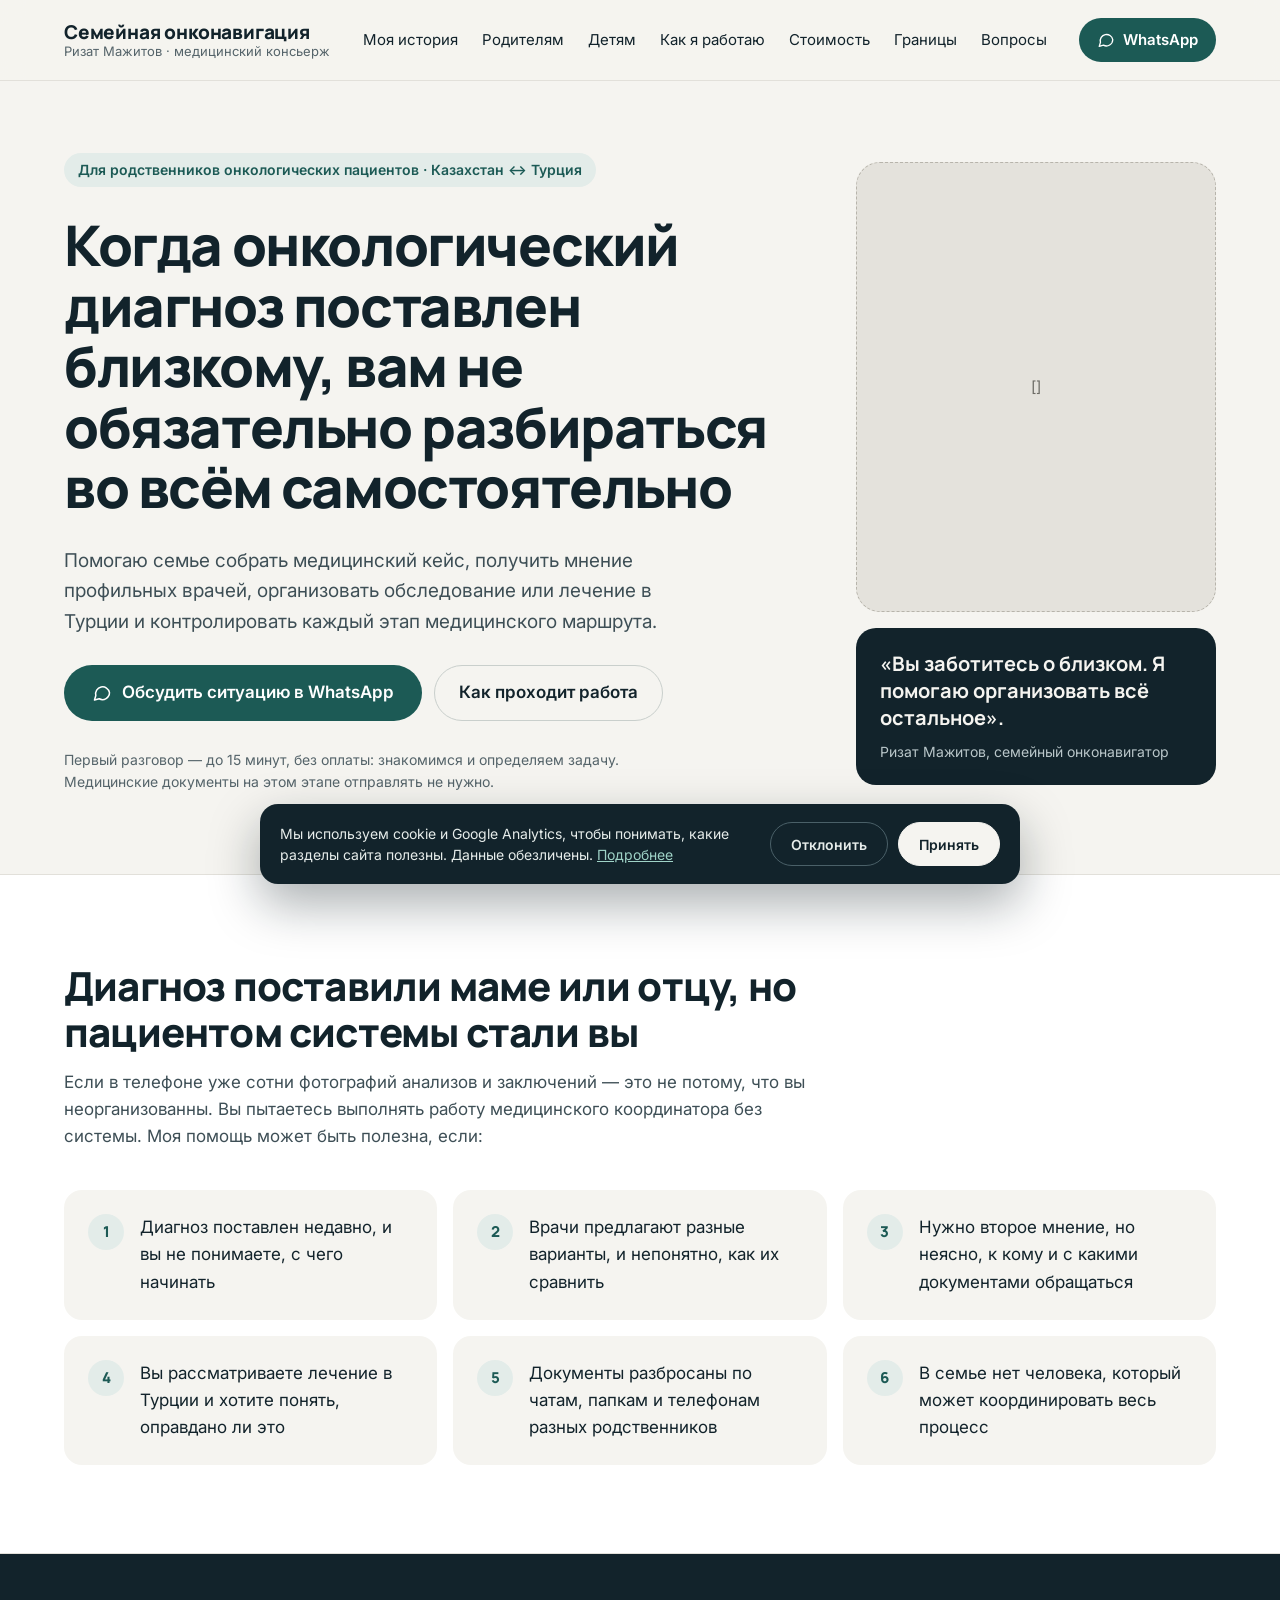
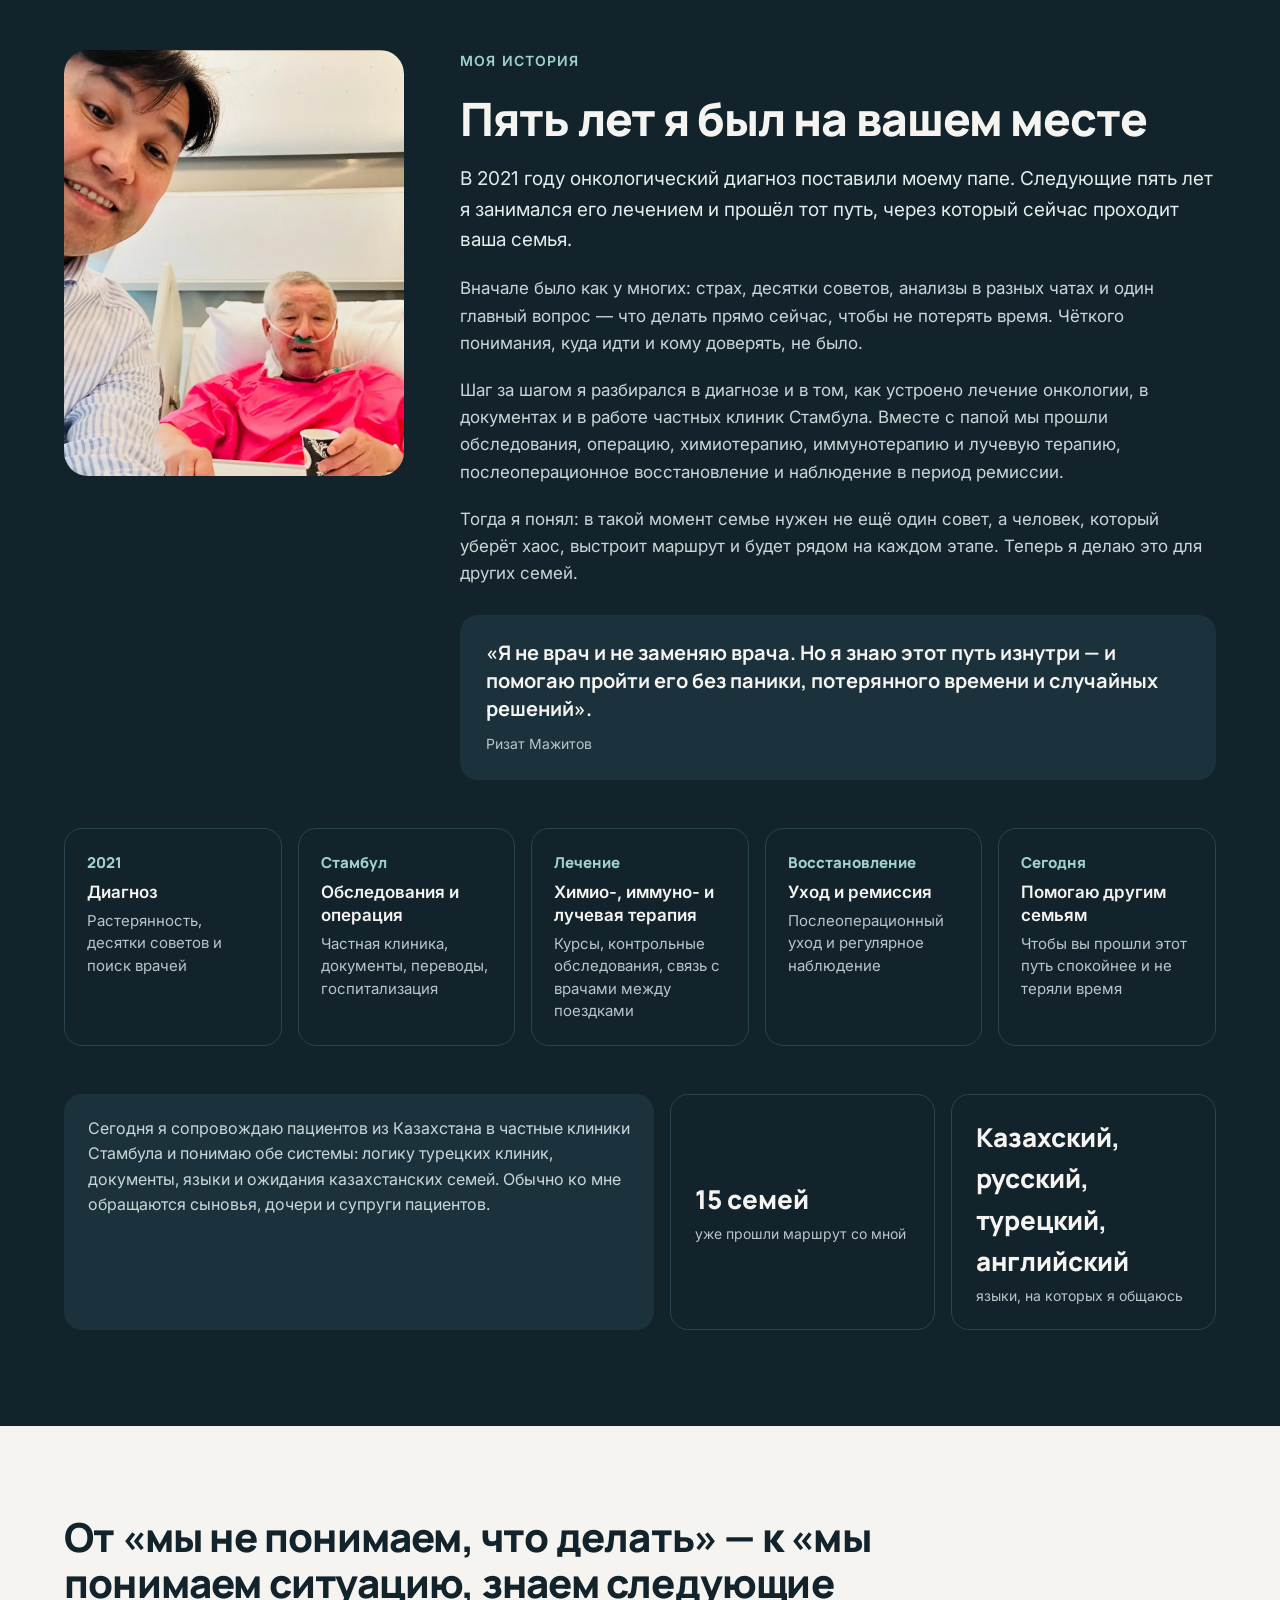
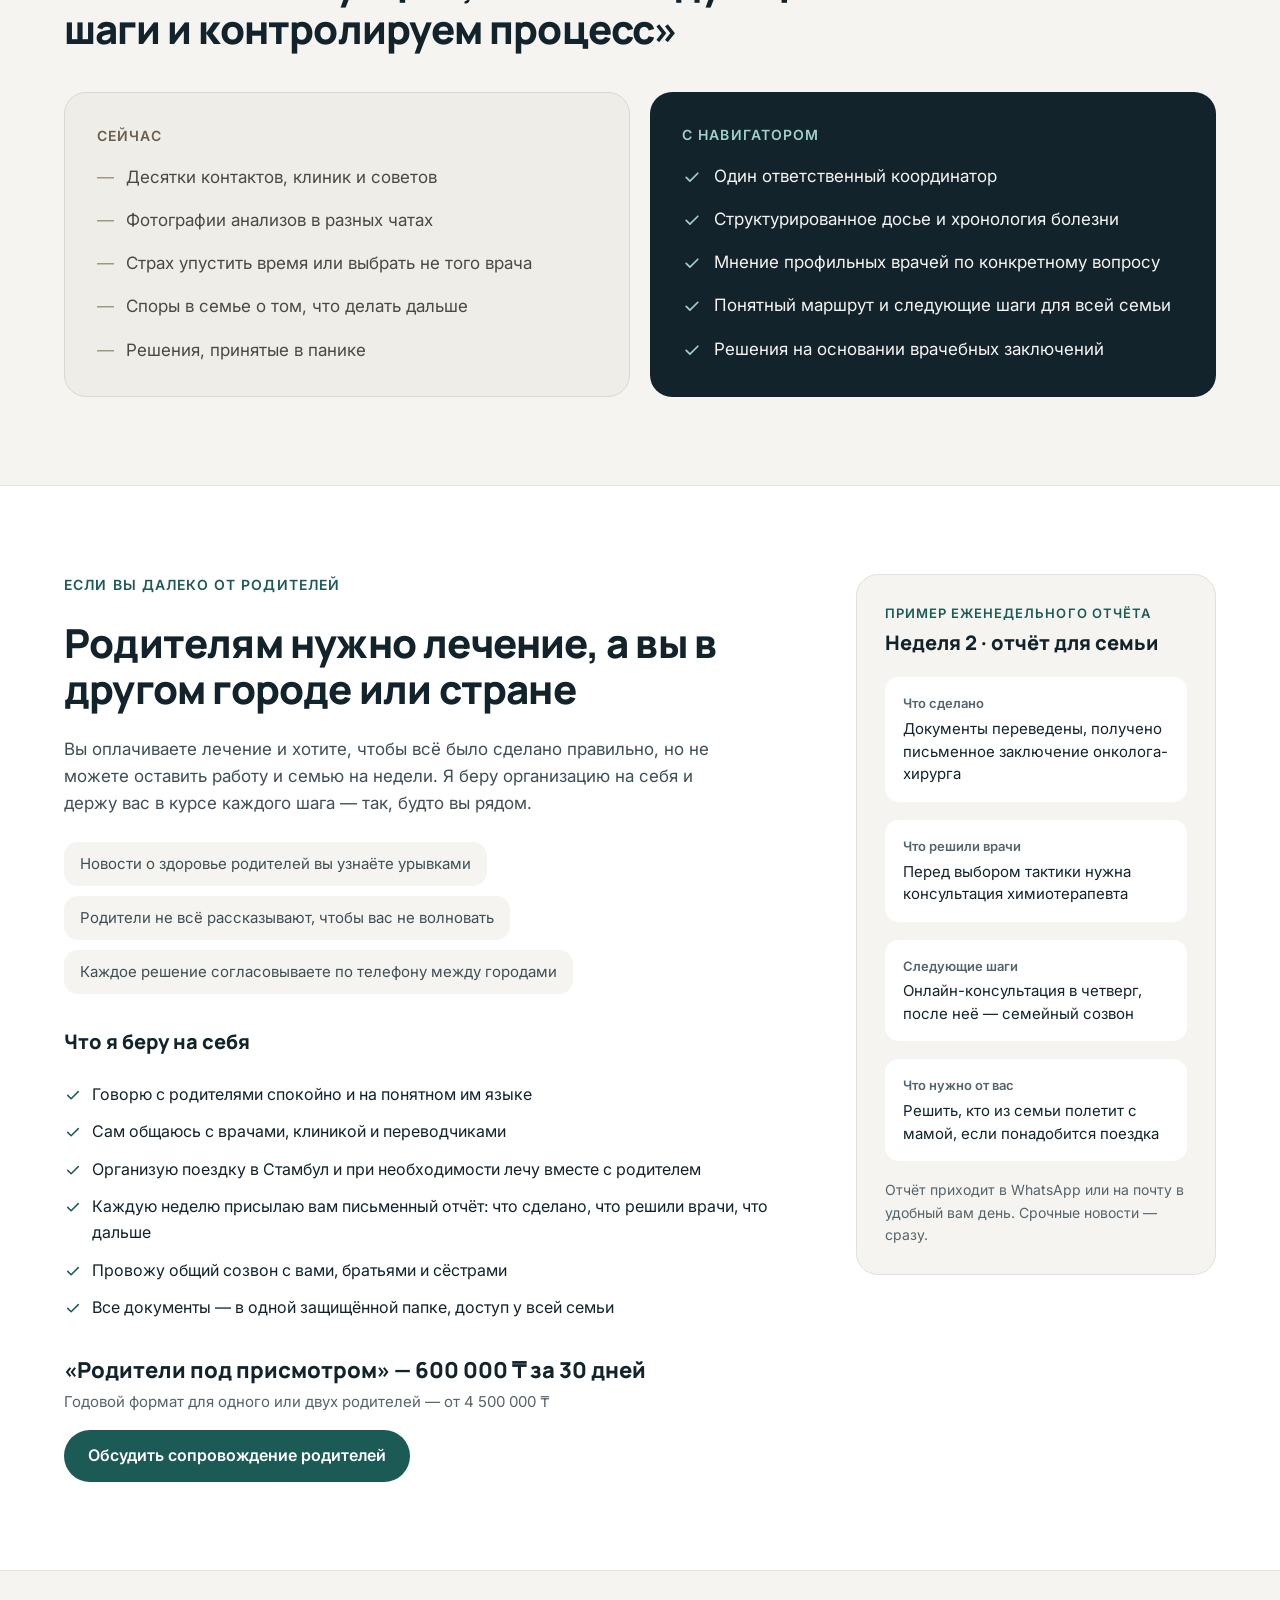
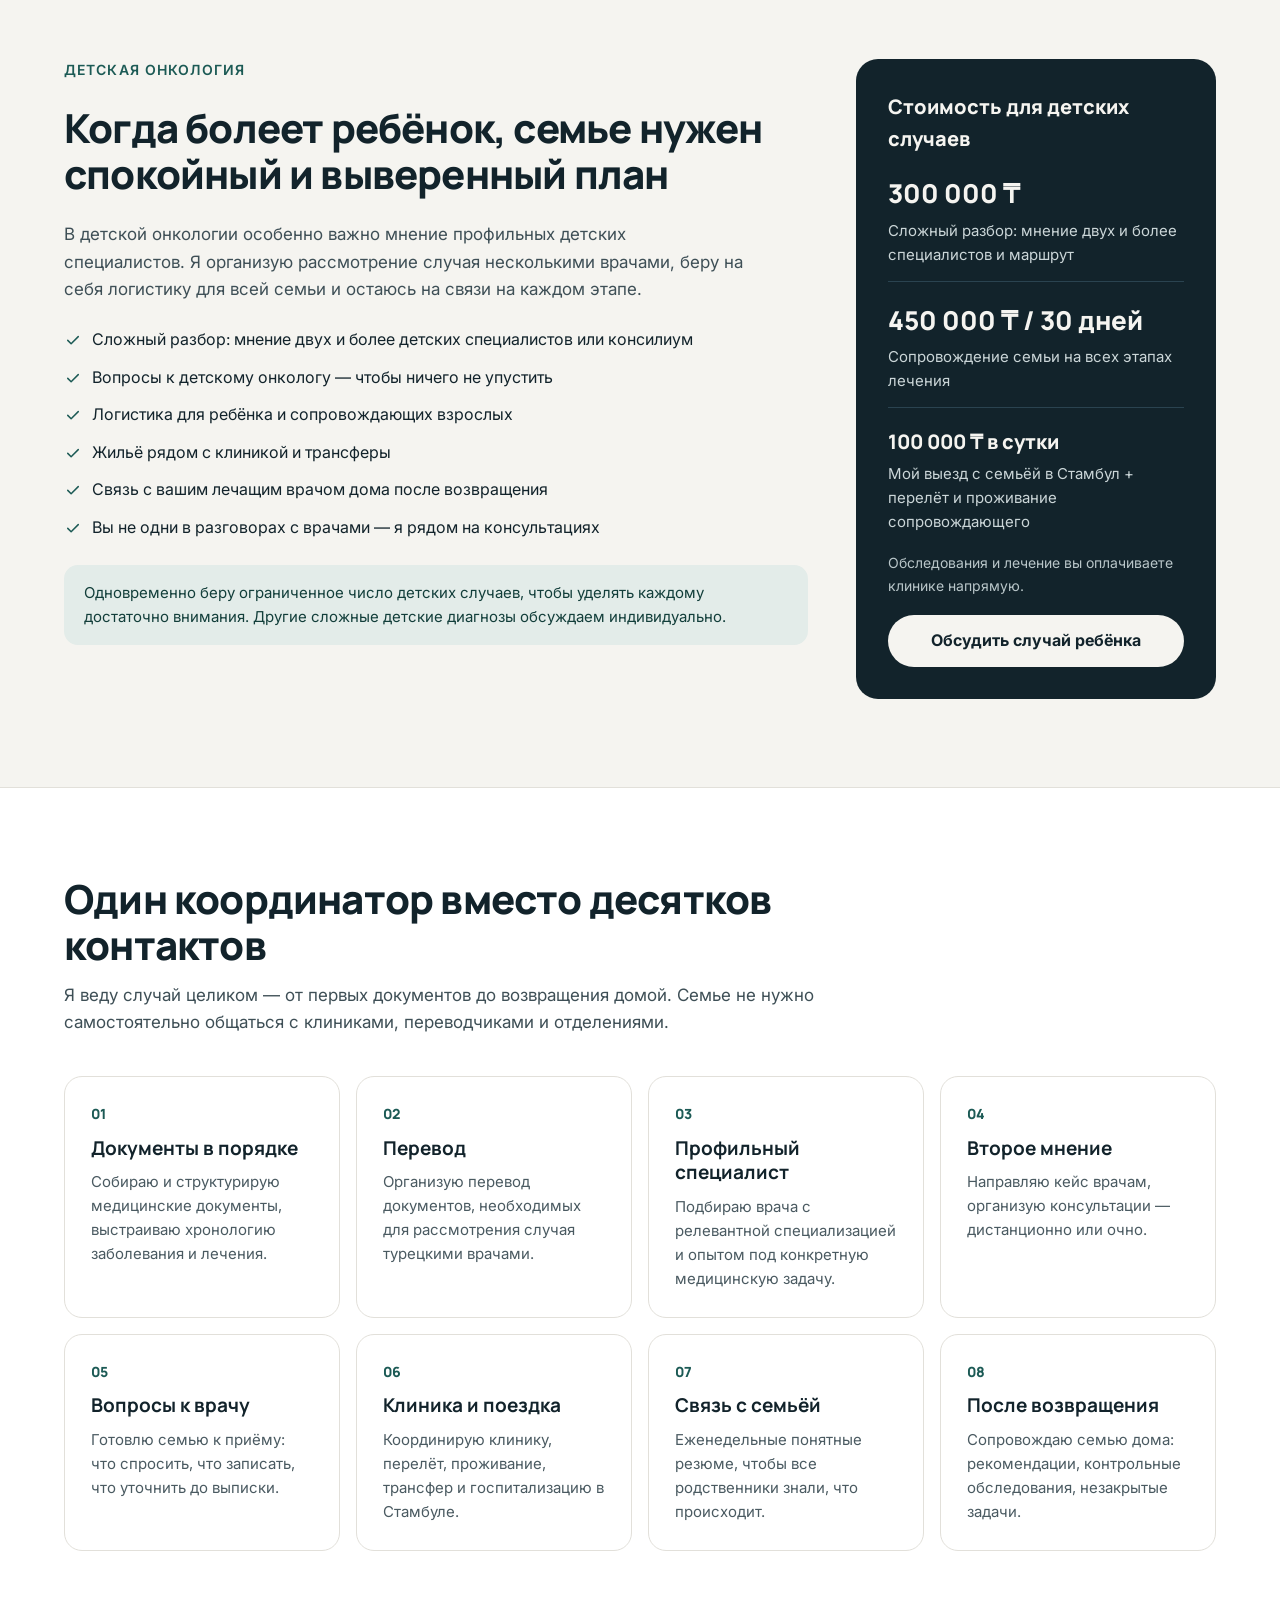
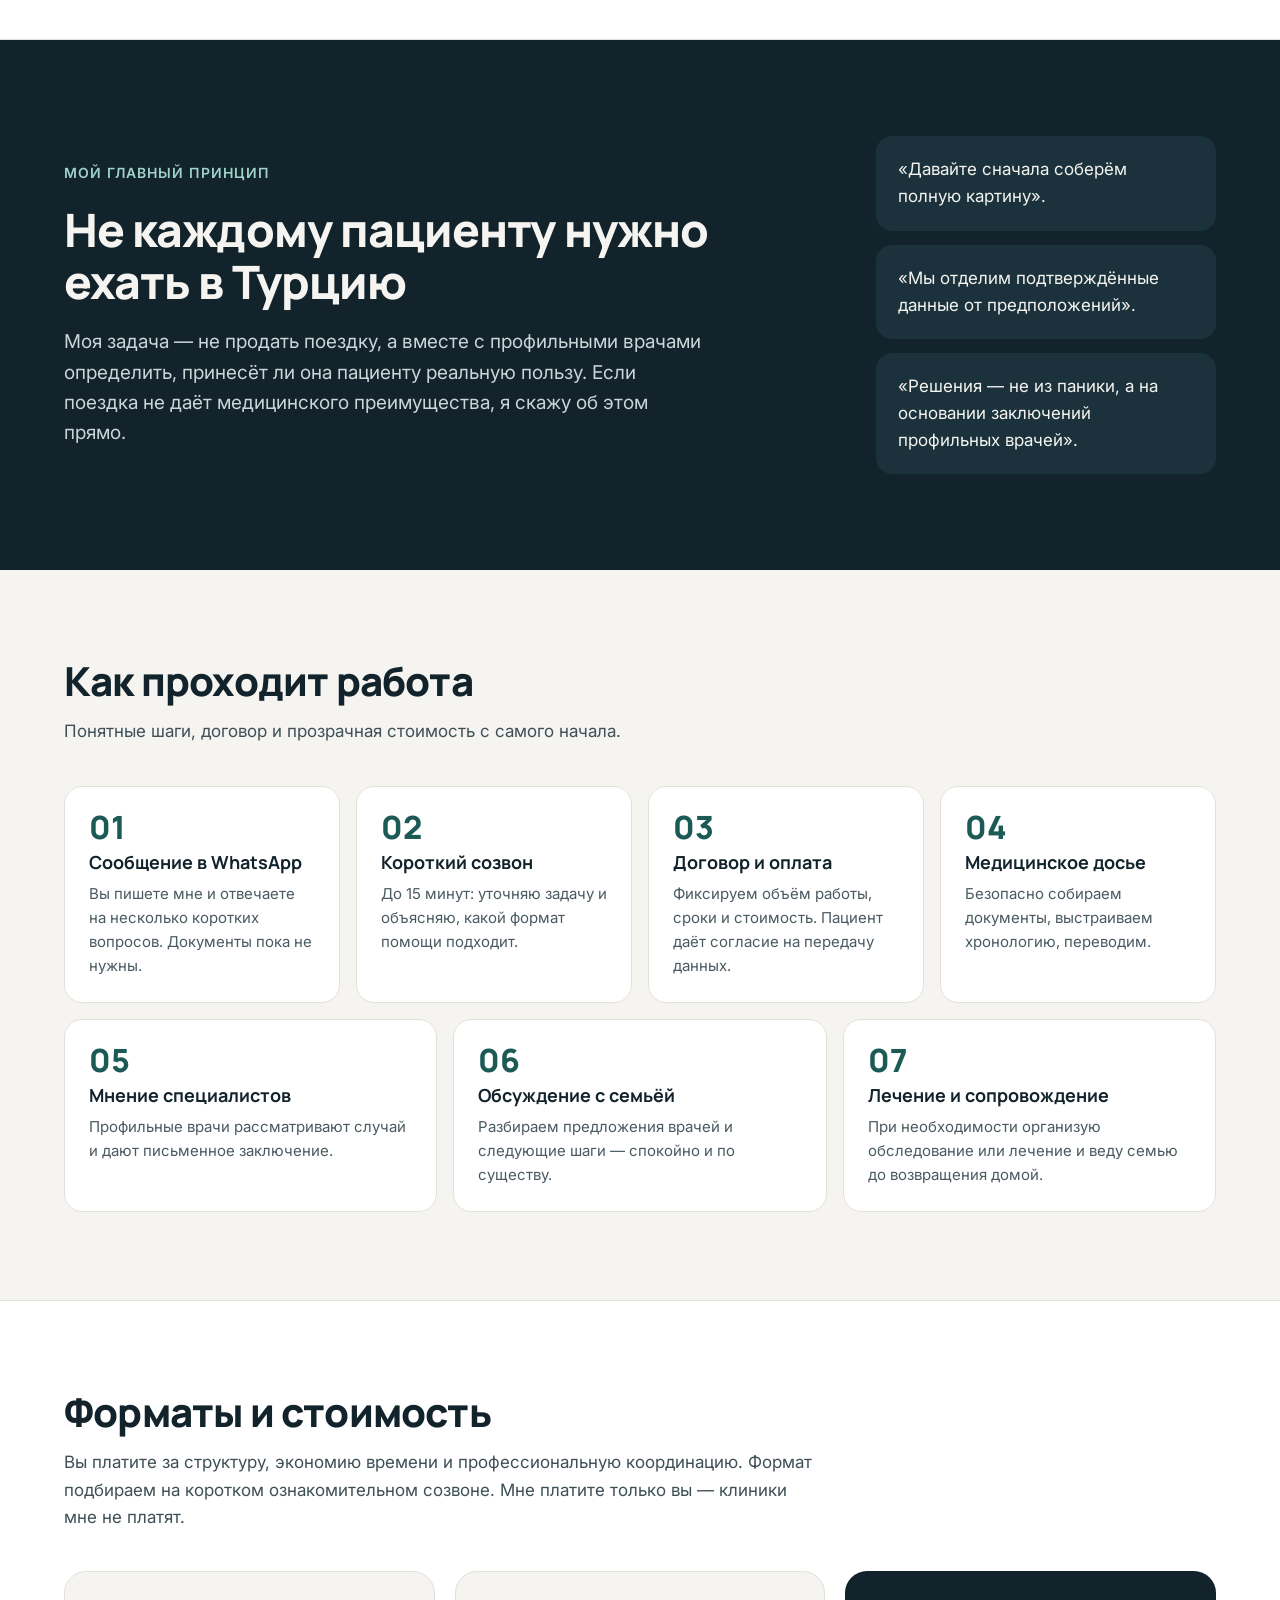
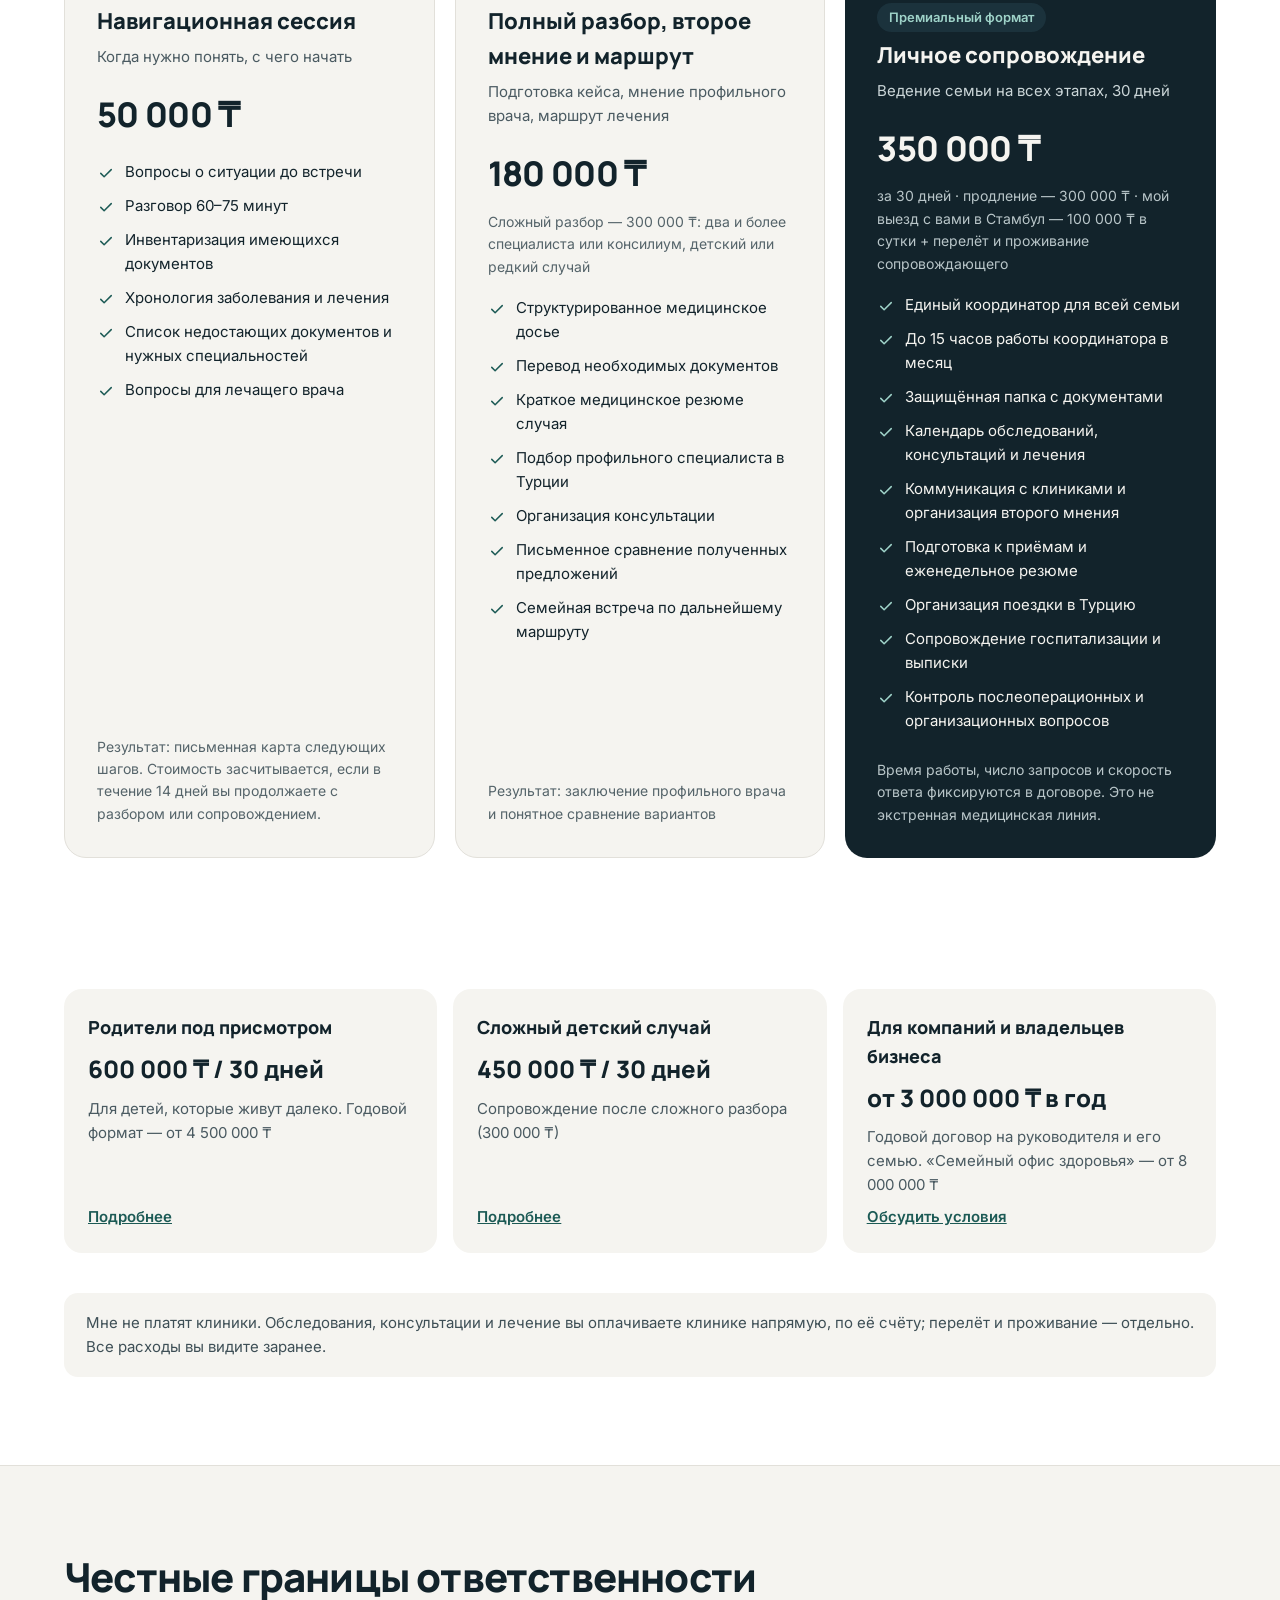
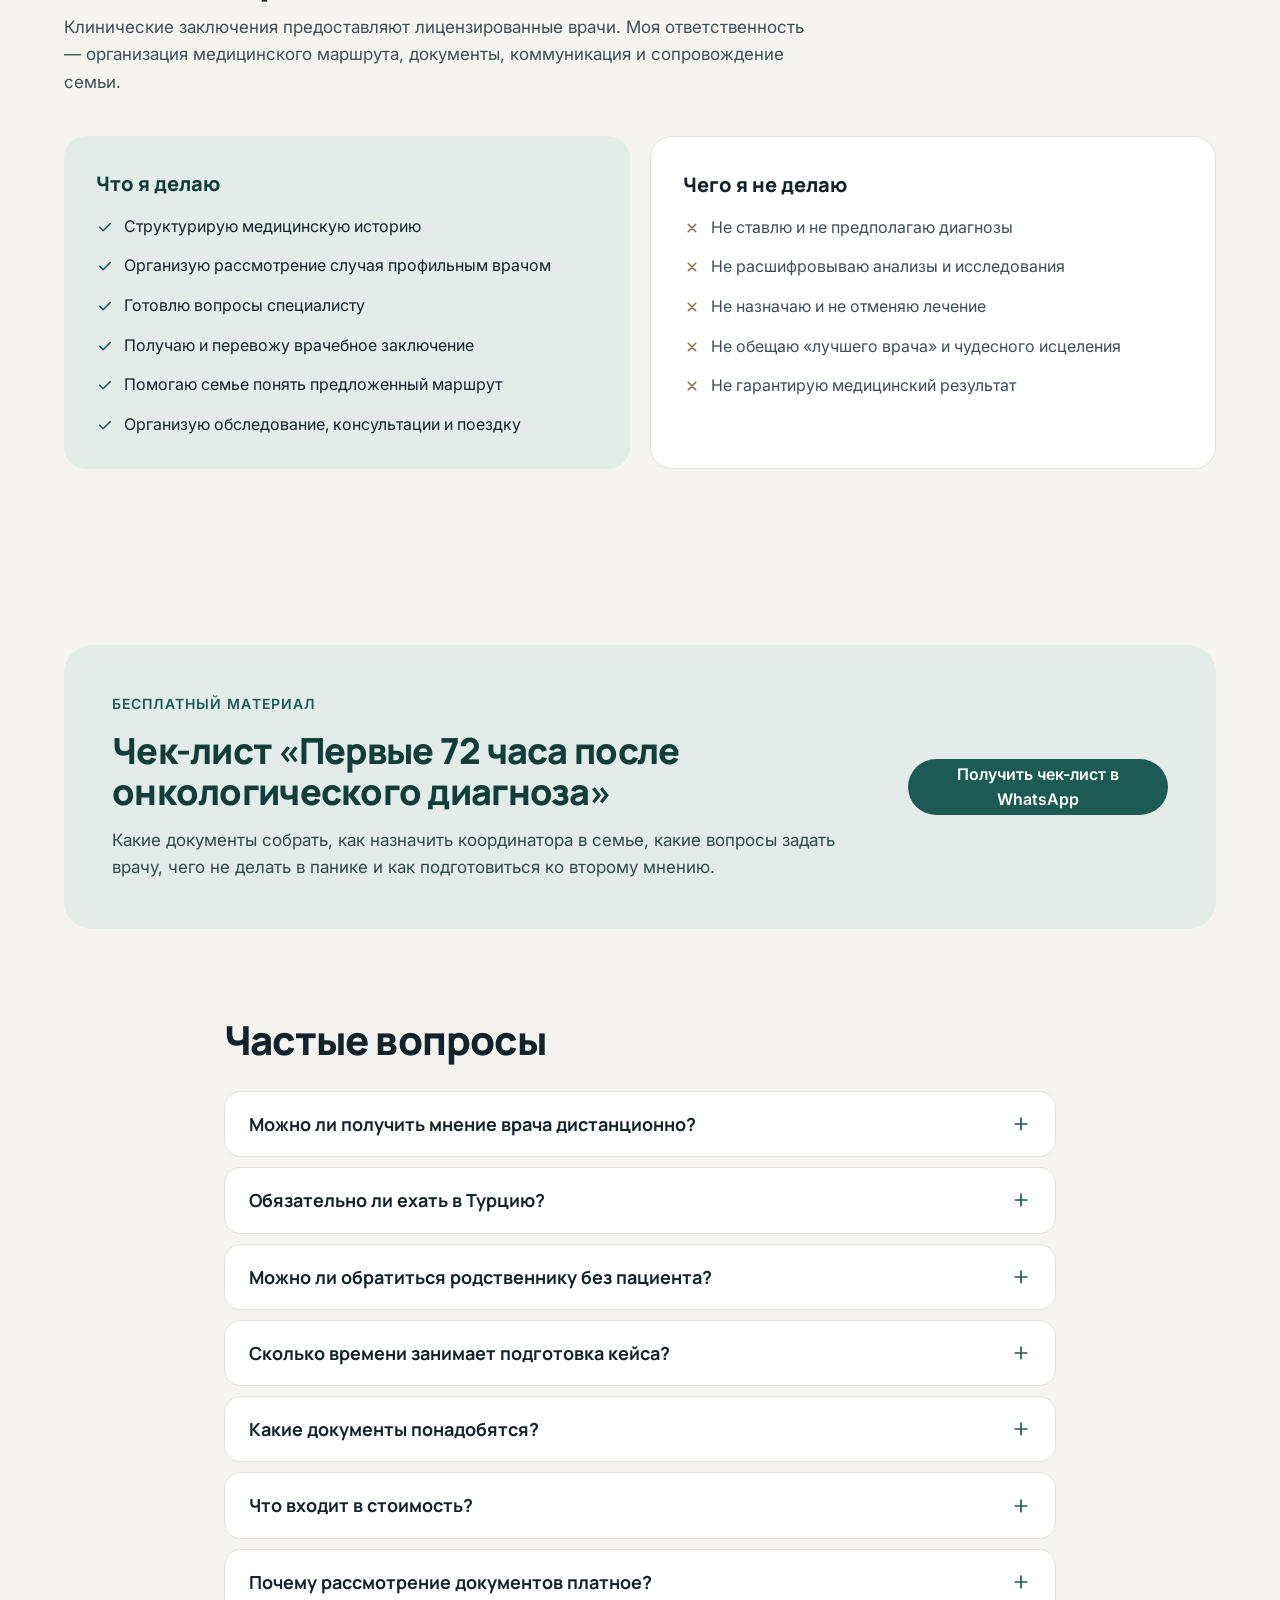
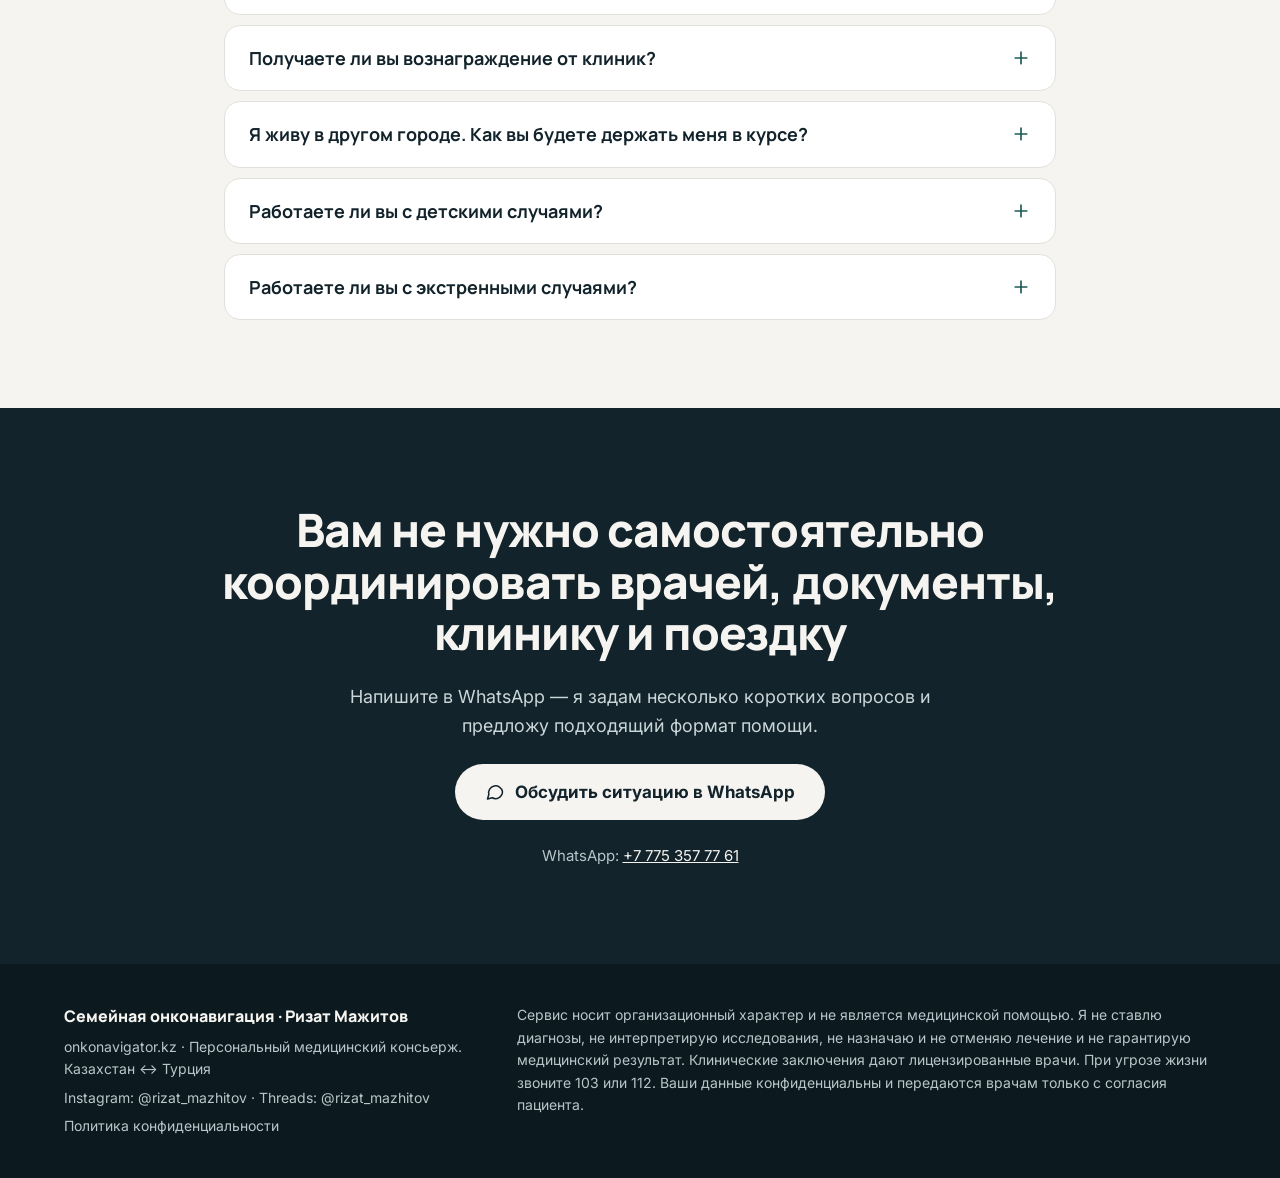
==== commit e1fc119a: "Add files via upload" ====
--- a/index.html
+++ b/index.html
@@ -1,6 +1,12 @@
 <!DOCTYPE html>
 <html lang="ru">
 <head>
+<meta property="og:image" content="https://ВАШ-ДОМЕН.kz/img/og-image.jpg">
+<meta property="og:image:width" content="1200">
+<meta property="og:image:height" content="630">
+<meta property="og:url" content="https://ВАШ-ДОМЕН.kz/">
+<meta name="twitter:card" content="summary_large_image">
+
 <meta charset="utf-8">
 <meta name="viewport" content="width=device-width, initial-scale=1">
 <title>Семейная онконавигация — второе мнение и лечение в Турции | Ризат Мажитов</title>
@@ -656,6 +662,7 @@
 <span style="font-family: Manrope, sans-serif; font-weight: 800; font-size: 16px; color: #F5F4F0">Семейная онконавигация · Ризат Мажитов</span>
 <span>onkonavigator.kz · Персональный медицинский консьерж. Казахстан ↔ Турция</span>
 <span> <a href="https://www.instagram.com/rizat_mazhitov?fqnt=MTJrdTh3bXRlcWhiag%3D%3D">Instagram: @rizat_mazhitov</a> · <a href="https://www.threads.com/@rizat_mazhitov">Threads: @rizat_mazhitov</a></span>
+<a href="privacy.html">Политика конфиденциальности</a>
 </div>
 <p style="margin: 0; flex: 2 1 480px; min-width: 0">Сервис носит организационный характер и не является медицинской помощью. Я не ставлю диагнозы, не интерпретирую исследования, не назначаю и не отменяю лечение и не гарантирую медицинский результат. Клинические заключения дают лицензированные врачи. При угрозе жизни звоните 103 или 112. Ваши данные конфиденциальны и передаются врачам только с согласия пациента.</p>
 </div>
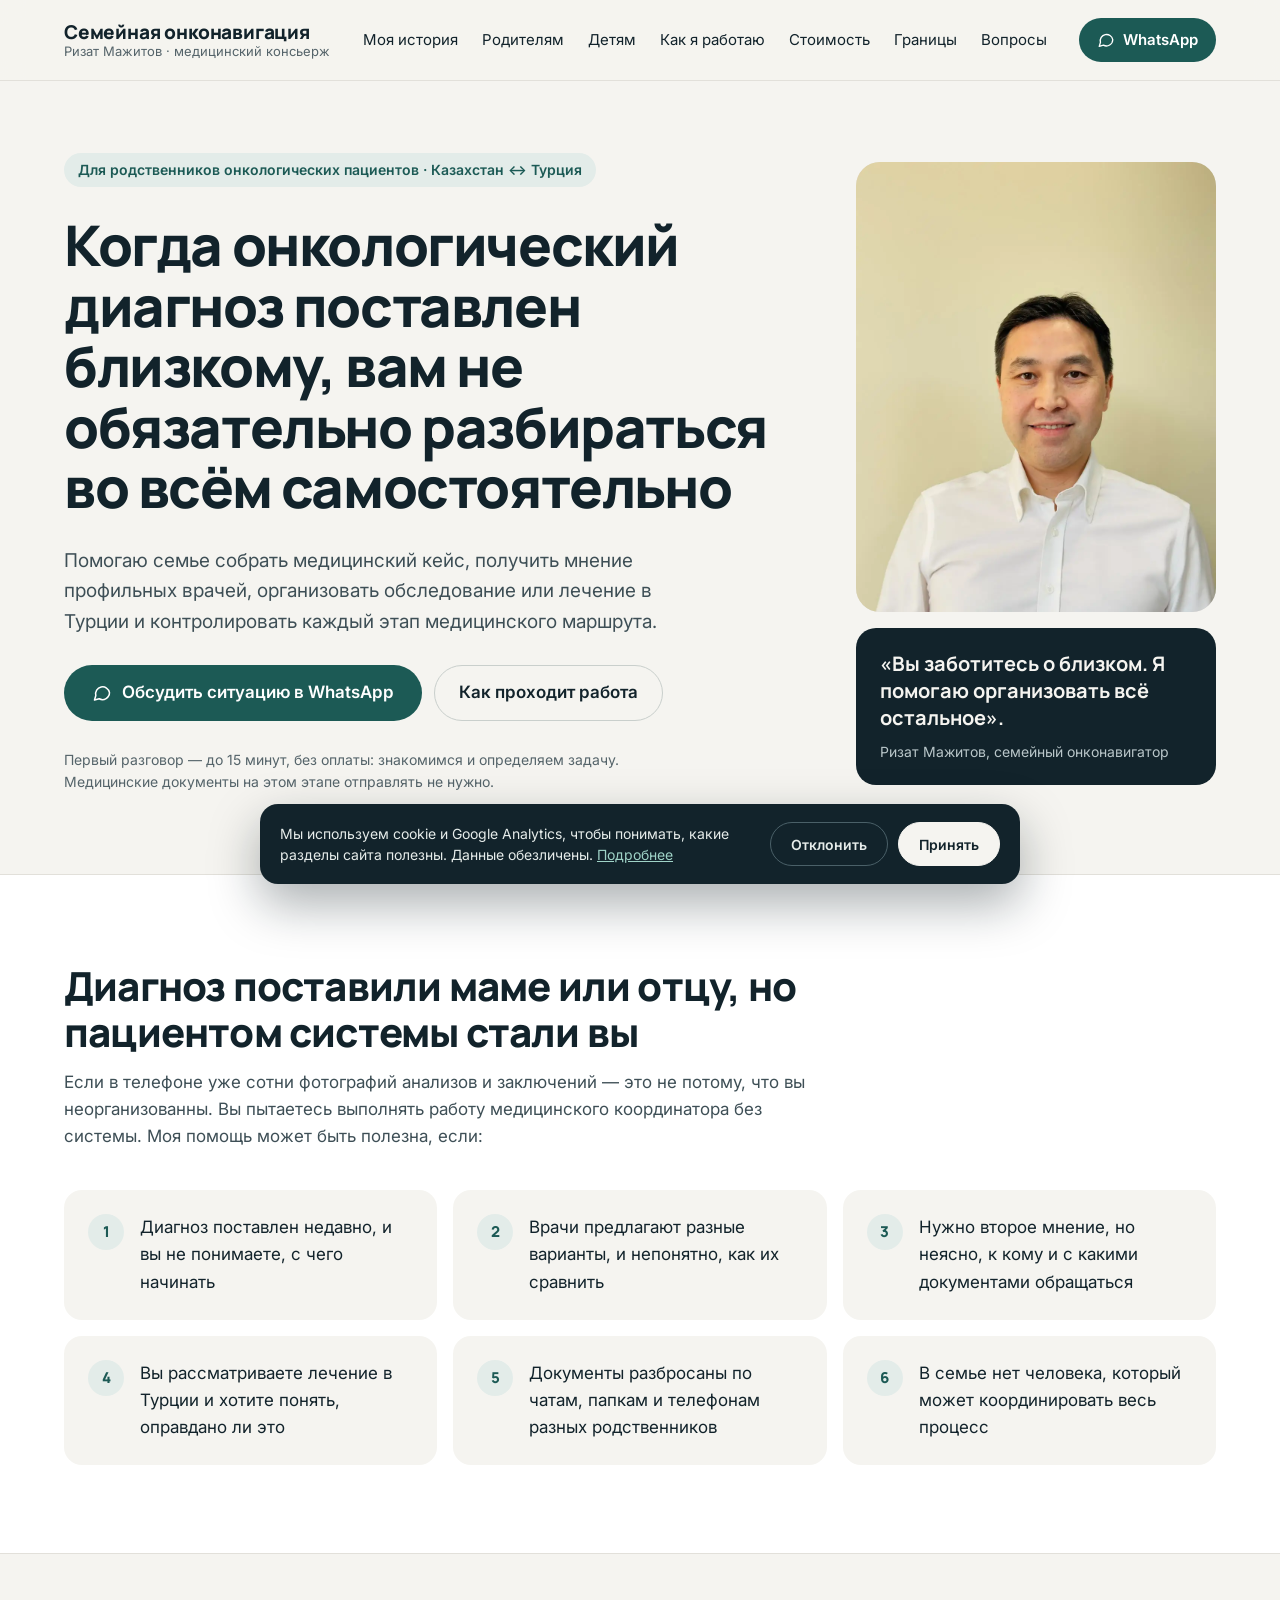
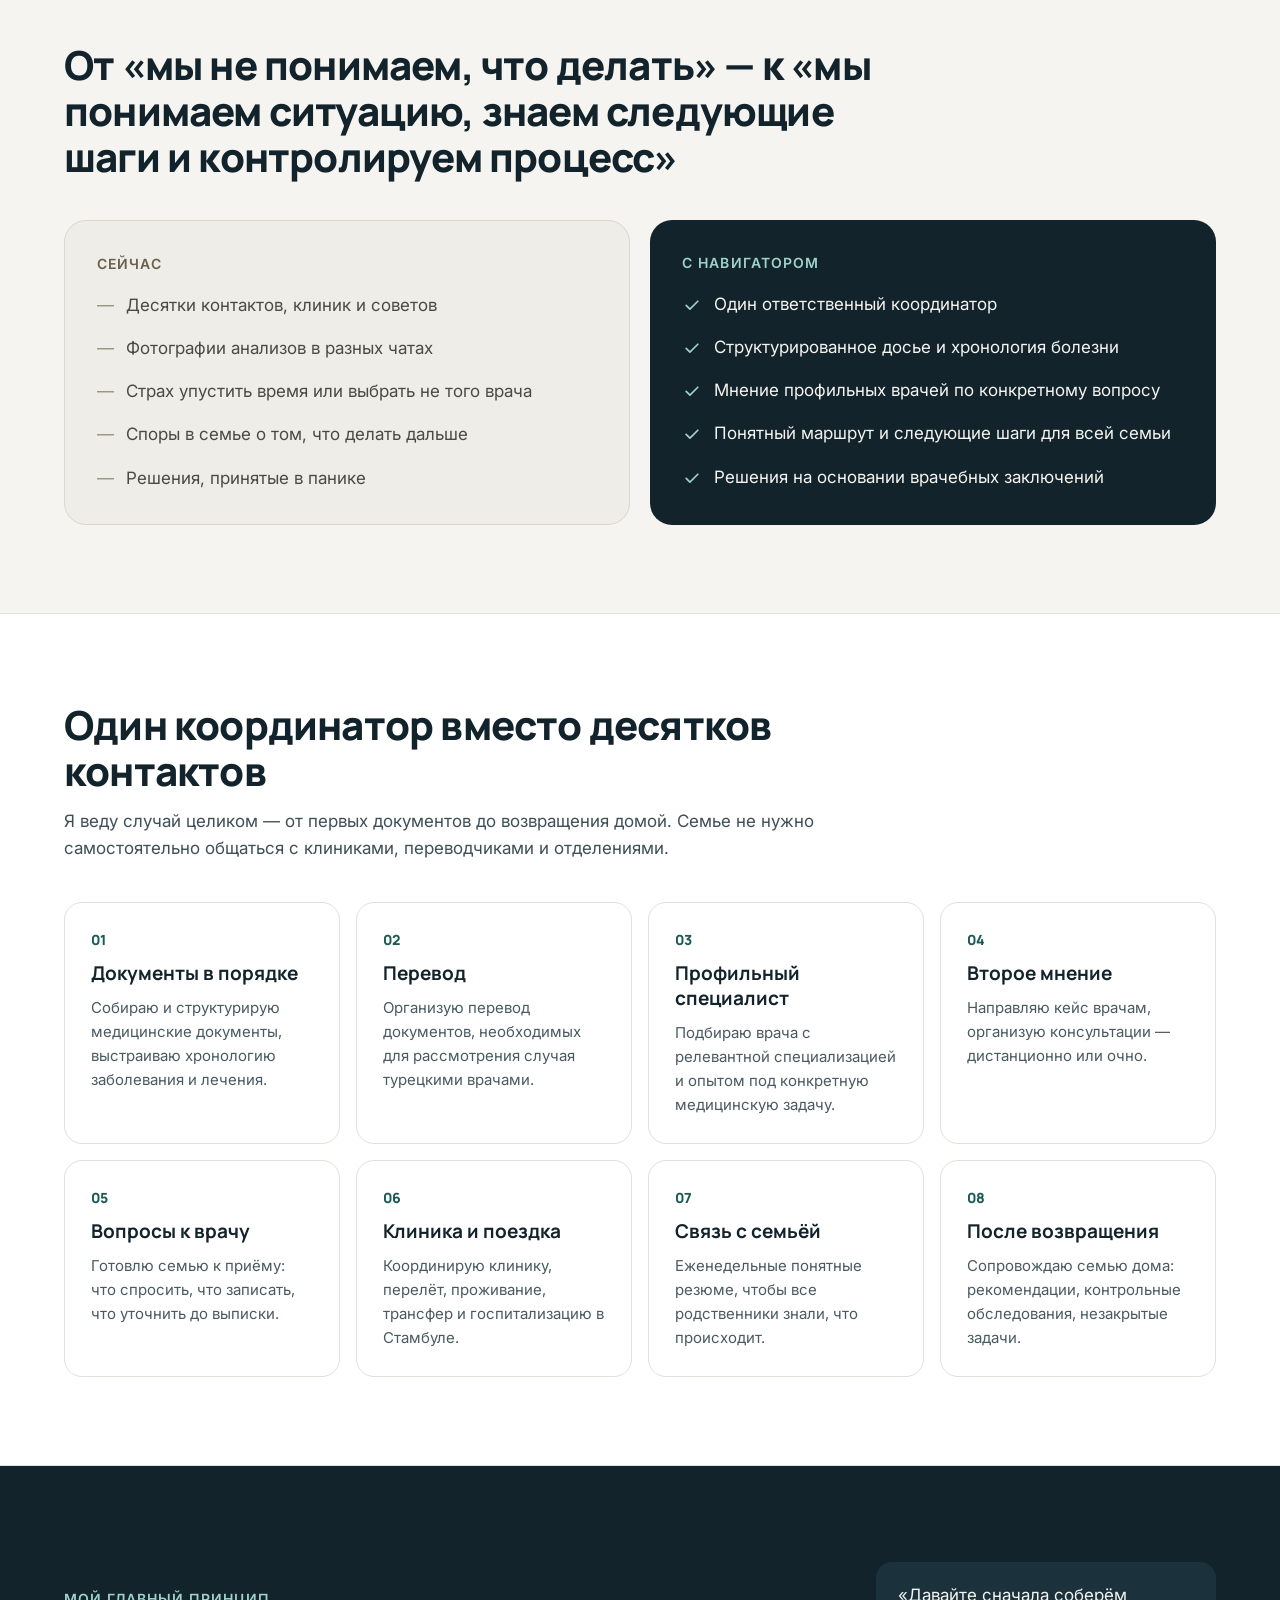
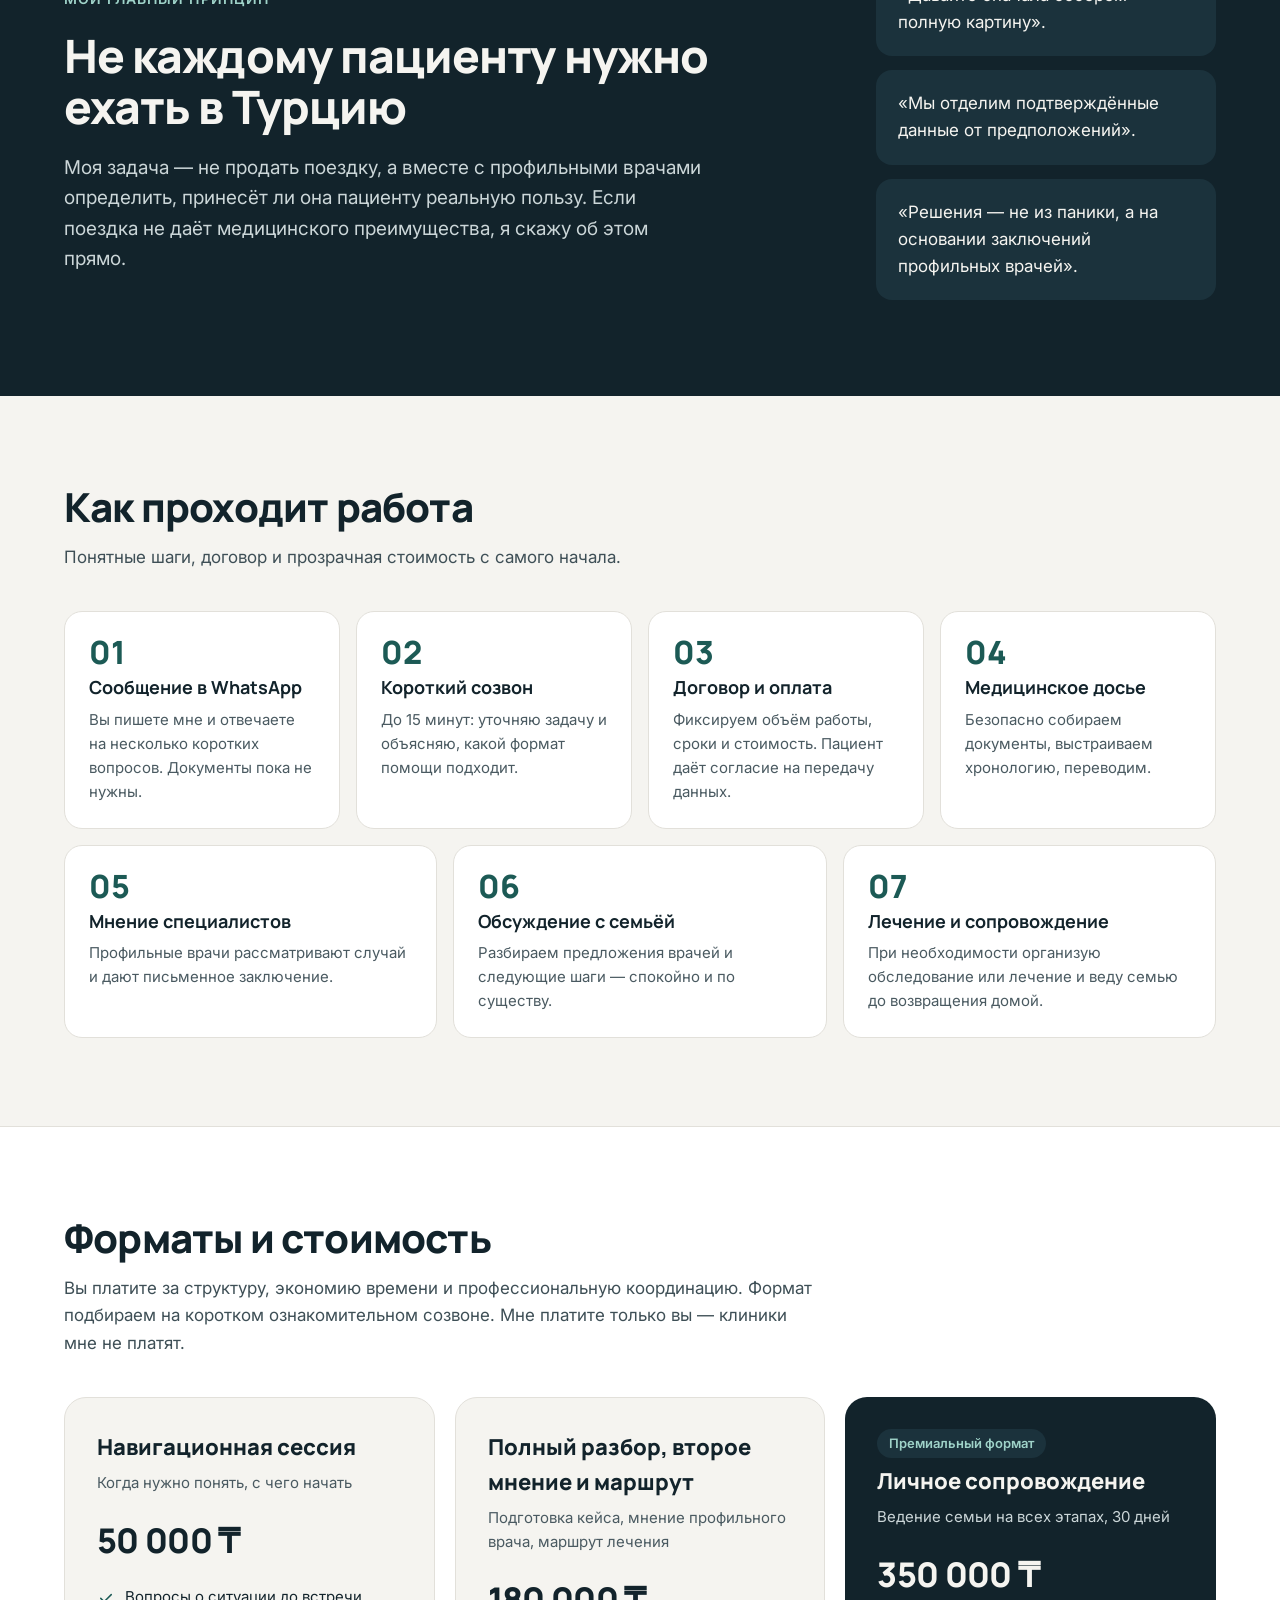
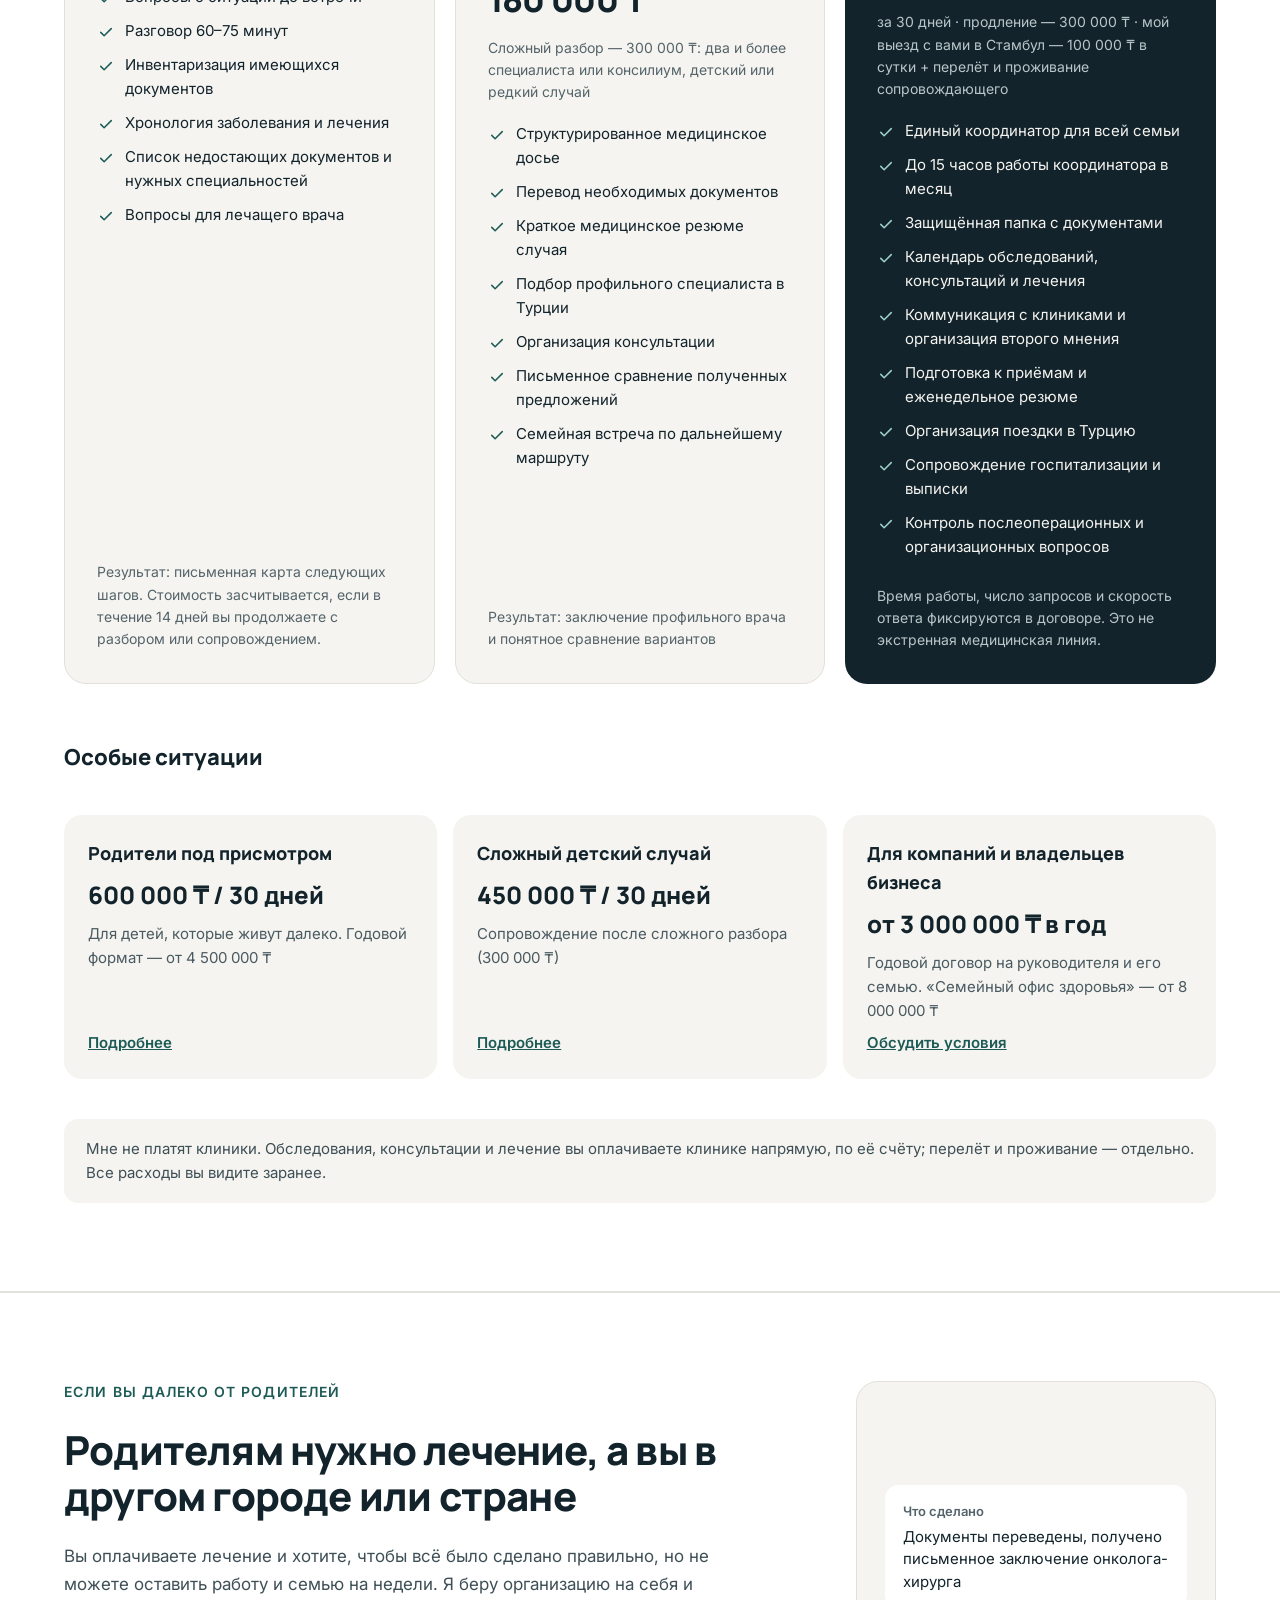
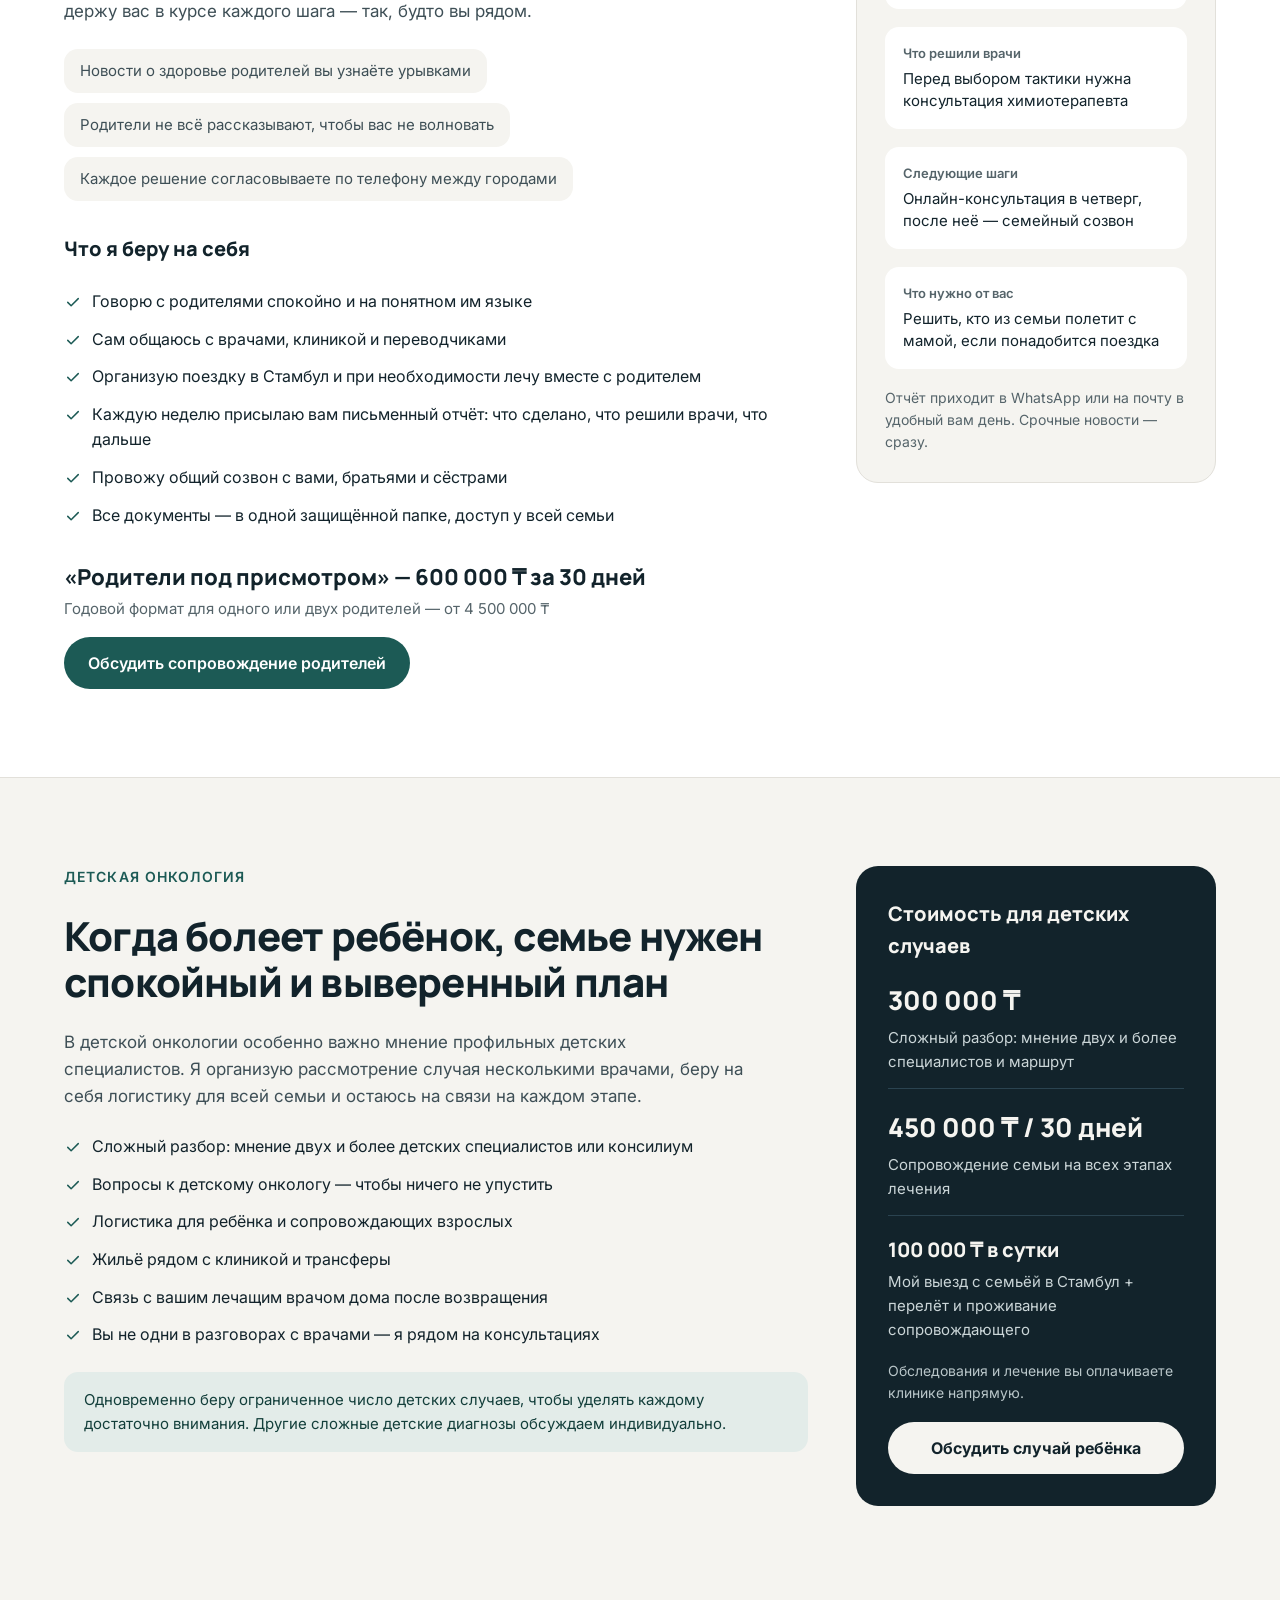
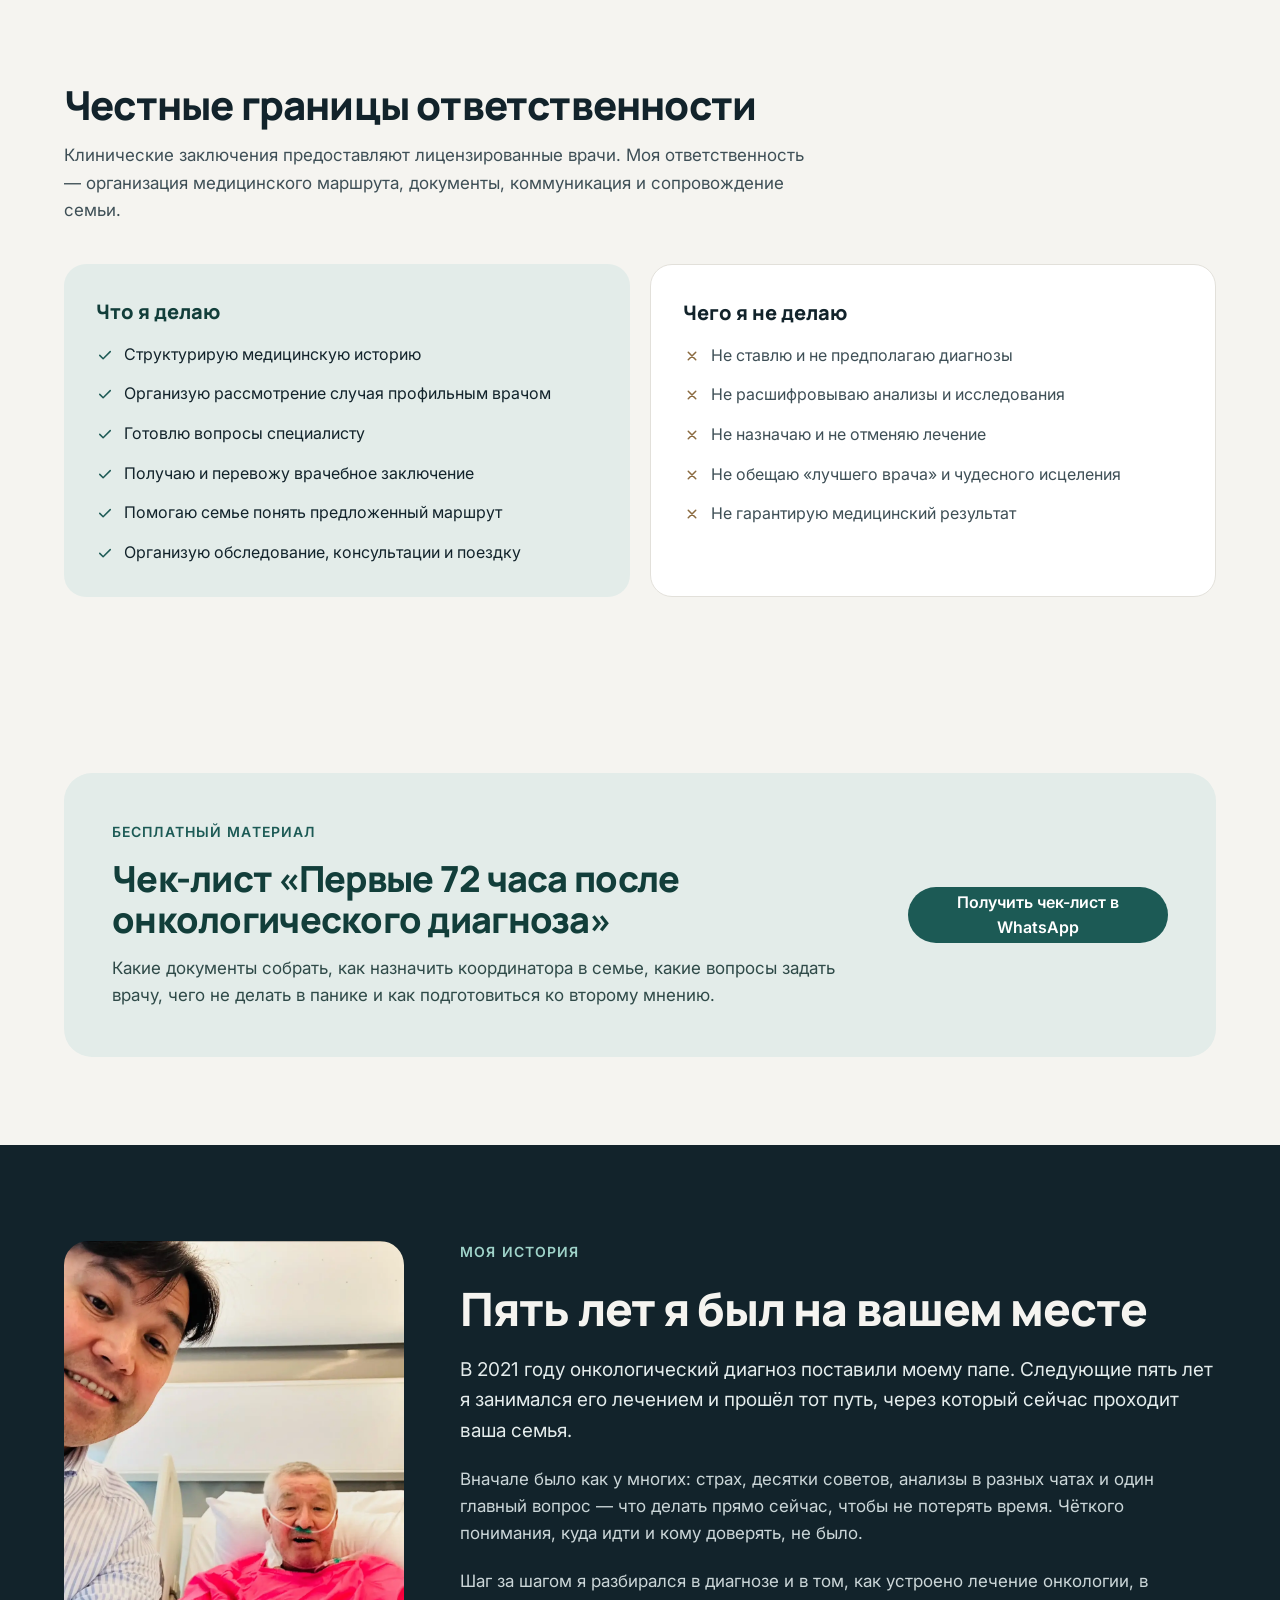
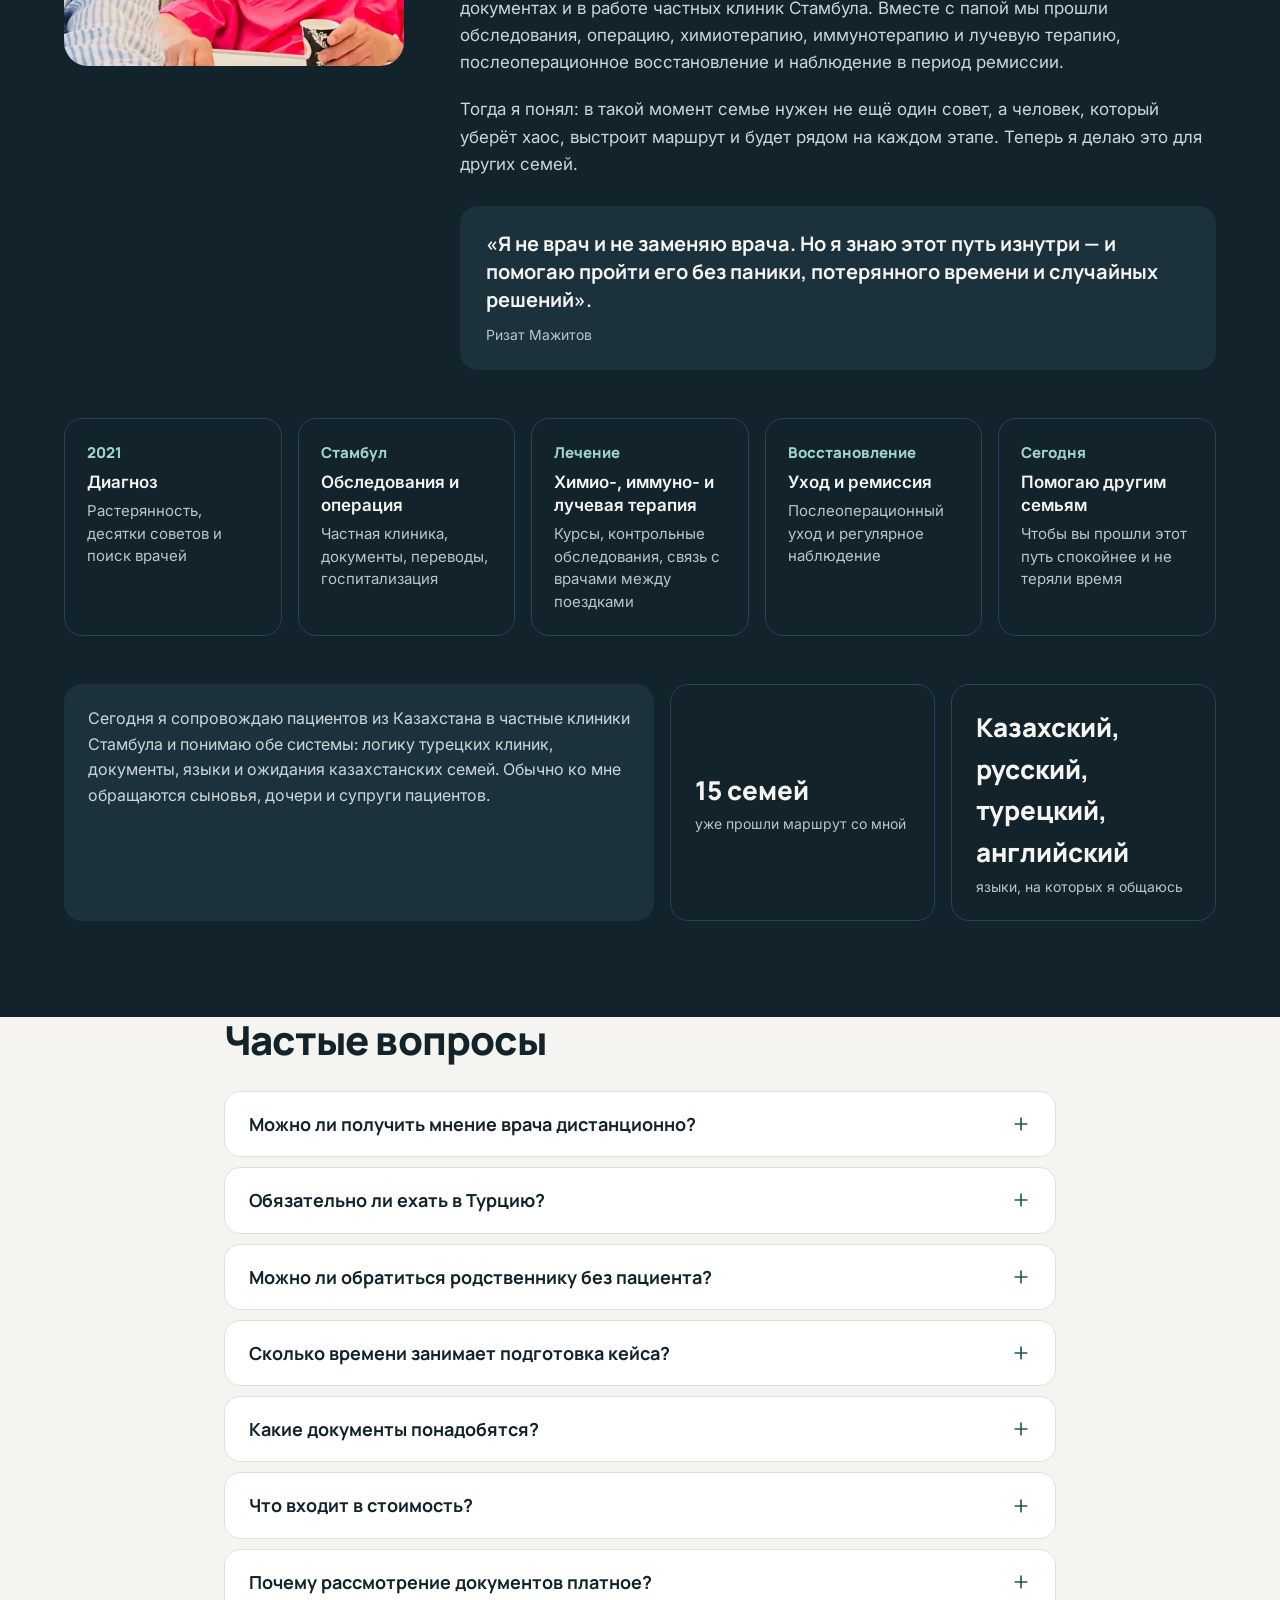
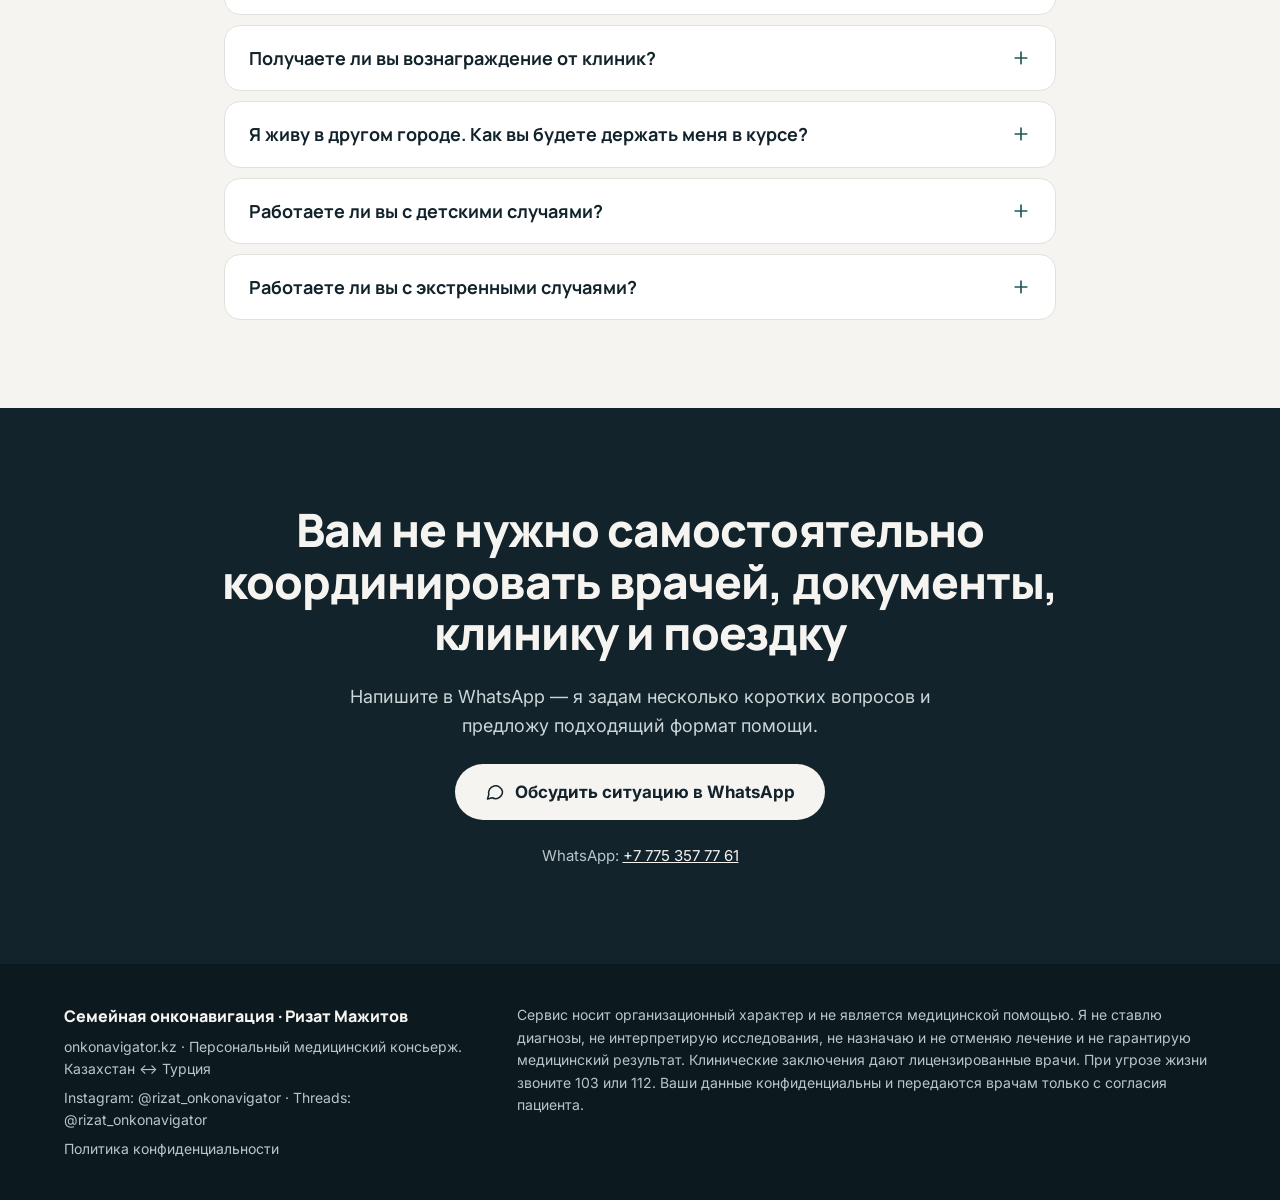
==== commit 465eec6e: "Add files via upload" ====
--- a/index.html
+++ b/index.html
@@ -1,10 +1,10 @@
 <!DOCTYPE html>
 <html lang="ru">
 <head>
-<meta property="og:image" content="https://ВАШ-ДОМЕН.kz/img/og-image.jpg">
+<meta property="og:image" content="https://onkonavigator.kz/img/preview.webp">
 <meta property="og:image:width" content="1200">
 <meta property="og:image:height" content="630">
-<meta property="og:url" content="https://ВАШ-ДОМЕН.kz/">
+<meta property="og:url" content="https://onkonavigator.kz/">
 <meta name="twitter:card" content="summary_large_image">
 
 <meta charset="utf-8">
@@ -65,7 +65,10 @@
 <p style="margin: 0; font-size: 14px; color: #55646A; max-width: 560px">Первый разговор — до 15 минут, без оплаты: знакомимся и определяем задачу. Медицинские документы на этом этапе отправлять не нужно.</p>
 </div>
 <div style="flex: 1 1 360px; min-width: 0; display: flex; flex-direction: column; gap: 16px">
-<div role="img" aria-label="Место для фотографии Ризата Мажитова" style="aspect-ratio: 4 / 5; border-radius: 24px; background: #E4E2DC; border: 1px dashed #B7B4AB; display: flex; align-items: center; justify-content: center; text-align: center; padding: 24px; color: #6B6A64; font-size: 15px">[]</div>
+<div style="aspect-ratio: 4 / 5; border-radius: 24px; overflow: hidden; background: #E4E2DC">
+  <img src="img/portret.webp" alt="Ризат Мажитов, семейный онконавигатор" width="800" height="1000"
+       style="width: 100%; height: 100%; object-fit: cover; object-position: center top; display: block">
+</div>
 <div style="padding: 22px 24px; border-radius: 20px; background: #12232B; color: #F5F4F0">
 <p style="margin: 0; font-family: Manrope, sans-serif; font-weight: 700; font-size: 20px; line-height: 1.35">«Вы заботитесь о близком. Я помогаю организовать всё остальное».</p>
 <p style="margin: 10px 0 0; font-size: 14px; color: #B9C6C9">Ризат Мажитов, семейный онконавигатор</p>
@@ -114,6 +117,456 @@
 </div>
 </div>
 </section>
+
+<!-- Трансформация -->
+<section style="max-width: 1200px; margin: 0 auto; padding: 88px 24px; display: flex; flex-direction: column; gap: 40px">
+<h2 style="margin: 0; font-family: Manrope, sans-serif; font-weight: 800; font-size: clamp(28px, 3.2vw, 40px); line-height: 1.15; letter-spacing: -0.02em; max-width: 820px">От «мы не понимаем, что делать» — к «мы понимаем ситуацию, знаем следующие шаги и контролируем процесс»</h2>
+<div style="display: flex; flex-wrap: wrap; gap: 20px">
+<div style="flex: 1 1 420px; min-width: 0; padding: 32px; border-radius: 22px; border: 1px solid #DAD7CF; background: #EFEDE7; display: flex; flex-direction: column; gap: 16px">
+<span style="font-size: 14px; font-weight: 600; color: #6A5F4E; text-transform: uppercase; letter-spacing: 0.08em">Сейчас</span>
+
+<p style="margin: 0; display: flex; gap: 12px; color: #4A4A45"><span aria-hidden="true" style="color: #9A8F7E">—</span>Десятки контактов, клиник и советов</p>
+
+<p style="margin: 0; display: flex; gap: 12px; color: #4A4A45"><span aria-hidden="true" style="color: #9A8F7E">—</span>Фотографии анализов в разных чатах</p>
+
+<p style="margin: 0; display: flex; gap: 12px; color: #4A4A45"><span aria-hidden="true" style="color: #9A8F7E">—</span>Страх упустить время или выбрать не того врача</p>
+
+<p style="margin: 0; display: flex; gap: 12px; color: #4A4A45"><span aria-hidden="true" style="color: #9A8F7E">—</span>Споры в семье о том, что делать дальше</p>
+
+<p style="margin: 0; display: flex; gap: 12px; color: #4A4A45"><span aria-hidden="true" style="color: #9A8F7E">—</span>Решения, принятые в панике</p>
+
+</div>
+<div style="flex: 1 1 420px; min-width: 0; padding: 32px; border-radius: 22px; background: #12232B; color: #F5F4F0; display: flex; flex-direction: column; gap: 16px">
+<span style="font-size: 14px; font-weight: 600; color: #9FD3C9; text-transform: uppercase; letter-spacing: 0.08em">С навигатором</span>
+
+<p style="margin: 0; display: flex; gap: 12px"><svg aria-hidden="true" width="20" height="20" viewBox="0 0 24 24" fill="none" stroke="#9FD3C9" stroke-width="2" stroke-linecap="round" stroke-linejoin="round" style="flex: none; margin-top: 4px"><path d="M5 12.5l4.5 4.5L19 7.5"></path></svg>Один ответственный координатор</p>
+
+<p style="margin: 0; display: flex; gap: 12px"><svg aria-hidden="true" width="20" height="20" viewBox="0 0 24 24" fill="none" stroke="#9FD3C9" stroke-width="2" stroke-linecap="round" stroke-linejoin="round" style="flex: none; margin-top: 4px"><path d="M5 12.5l4.5 4.5L19 7.5"></path></svg>Структурированное досье и хронология болезни</p>
+
+<p style="margin: 0; display: flex; gap: 12px"><svg aria-hidden="true" width="20" height="20" viewBox="0 0 24 24" fill="none" stroke="#9FD3C9" stroke-width="2" stroke-linecap="round" stroke-linejoin="round" style="flex: none; margin-top: 4px"><path d="M5 12.5l4.5 4.5L19 7.5"></path></svg>Мнение профильных врачей по конкретному вопросу</p>
+
+<p style="margin: 0; display: flex; gap: 12px"><svg aria-hidden="true" width="20" height="20" viewBox="0 0 24 24" fill="none" stroke="#9FD3C9" stroke-width="2" stroke-linecap="round" stroke-linejoin="round" style="flex: none; margin-top: 4px"><path d="M5 12.5l4.5 4.5L19 7.5"></path></svg>Понятный маршрут и следующие шаги для всей семьи</p>
+
+<p style="margin: 0; display: flex; gap: 12px"><svg aria-hidden="true" width="20" height="20" viewBox="0 0 24 24" fill="none" stroke="#9FD3C9" stroke-width="2" stroke-linecap="round" stroke-linejoin="round" style="flex: none; margin-top: 4px"><path d="M5 12.5l4.5 4.5L19 7.5"></path></svg>Решения на основании врачебных заключений</p>
+
+</div>
+</div>
+</section>
+
+
+<!-- Что я делаю -->
+<!-- Принцип -->
+<section style="background: #FFFFFF; border-top: 1px solid #E2E0DA; border-bottom: 1px solid #E2E0DA">
+<div style="max-width: 1200px; margin: 0 auto; padding: 88px 24px; display: flex; flex-direction: column; gap: 40px">
+<div style="display: flex; flex-direction: column; gap: 14px; max-width: 760px">
+<h2 style="margin: 0; font-family: Manrope, sans-serif; font-weight: 800; font-size: clamp(28px, 3.2vw, 40px); line-height: 1.15; letter-spacing: -0.02em">Один координатор вместо десятков контактов</h2>
+<p style="margin: 0; color: #3E4F56">Я веду случай целиком — от первых документов до возвращения домой. Семье не нужно самостоятельно общаться с клиниками, переводчиками и отделениями.</p>
+</div>
+<div style="display: flex; flex-wrap: wrap; gap: 16px">
+
+<div style="flex: 1 1 250px; min-width: 0; padding: 26px; border-radius: 18px; border: 1px solid #E2E0DA; display: flex; flex-direction: column; gap: 10px">
+<span style="font-family: Manrope, sans-serif; font-weight: 800; font-size: 14px; color: #1C5A55">01</span>
+<h3 style="margin: 0; font-family: Manrope, sans-serif; font-weight: 700; font-size: 19px; line-height: 1.3">Документы в порядке</h3>
+<p style="margin: 0; font-size: 15px; color: #4A5A61">Собираю и структурирую медицинские документы, выстраиваю хронологию заболевания и лечения.</p>
+</div>
+
+<div style="flex: 1 1 250px; min-width: 0; padding: 26px; border-radius: 18px; border: 1px solid #E2E0DA; display: flex; flex-direction: column; gap: 10px">
+<span style="font-family: Manrope, sans-serif; font-weight: 800; font-size: 14px; color: #1C5A55">02</span>
+<h3 style="margin: 0; font-family: Manrope, sans-serif; font-weight: 700; font-size: 19px; line-height: 1.3">Перевод</h3>
+<p style="margin: 0; font-size: 15px; color: #4A5A61">Организую перевод документов, необходимых для рассмотрения случая турецкими врачами.</p>
+</div>
+
+<div style="flex: 1 1 250px; min-width: 0; padding: 26px; border-radius: 18px; border: 1px solid #E2E0DA; display: flex; flex-direction: column; gap: 10px">
+<span style="font-family: Manrope, sans-serif; font-weight: 800; font-size: 14px; color: #1C5A55">03</span>
+<h3 style="margin: 0; font-family: Manrope, sans-serif; font-weight: 700; font-size: 19px; line-height: 1.3">Профильный специалист</h3>
+<p style="margin: 0; font-size: 15px; color: #4A5A61">Подбираю врача с релевантной специализацией и опытом под конкретную медицинскую задачу.</p>
+</div>
+
+<div style="flex: 1 1 250px; min-width: 0; padding: 26px; border-radius: 18px; border: 1px solid #E2E0DA; display: flex; flex-direction: column; gap: 10px">
+<span style="font-family: Manrope, sans-serif; font-weight: 800; font-size: 14px; color: #1C5A55">04</span>
+<h3 style="margin: 0; font-family: Manrope, sans-serif; font-weight: 700; font-size: 19px; line-height: 1.3">Второе мнение</h3>
+<p style="margin: 0; font-size: 15px; color: #4A5A61">Направляю кейс врачам, организую консультации — дистанционно или очно.</p>
+</div>
+
+<div style="flex: 1 1 250px; min-width: 0; padding: 26px; border-radius: 18px; border: 1px solid #E2E0DA; display: flex; flex-direction: column; gap: 10px">
+<span style="font-family: Manrope, sans-serif; font-weight: 800; font-size: 14px; color: #1C5A55">05</span>
+<h3 style="margin: 0; font-family: Manrope, sans-serif; font-weight: 700; font-size: 19px; line-height: 1.3">Вопросы к врачу</h3>
+<p style="margin: 0; font-size: 15px; color: #4A5A61">Готовлю семью к приёму: что спросить, что записать, что уточнить до выписки.</p>
+</div>
+
+<div style="flex: 1 1 250px; min-width: 0; padding: 26px; border-radius: 18px; border: 1px solid #E2E0DA; display: flex; flex-direction: column; gap: 10px">
+<span style="font-family: Manrope, sans-serif; font-weight: 800; font-size: 14px; color: #1C5A55">06</span>
+<h3 style="margin: 0; font-family: Manrope, sans-serif; font-weight: 700; font-size: 19px; line-height: 1.3">Клиника и поездка</h3>
+<p style="margin: 0; font-size: 15px; color: #4A5A61">Координирую клинику, перелёт, проживание, трансфер и госпитализацию в Стамбуле.</p>
+</div>
+
+<div style="flex: 1 1 250px; min-width: 0; padding: 26px; border-radius: 18px; border: 1px solid #E2E0DA; display: flex; flex-direction: column; gap: 10px">
+<span style="font-family: Manrope, sans-serif; font-weight: 800; font-size: 14px; color: #1C5A55">07</span>
+<h3 style="margin: 0; font-family: Manrope, sans-serif; font-weight: 700; font-size: 19px; line-height: 1.3">Связь с семьёй</h3>
+<p style="margin: 0; font-size: 15px; color: #4A5A61">Еженедельные понятные резюме, чтобы все родственники знали, что происходит.</p>
+</div>
+
+<div style="flex: 1 1 250px; min-width: 0; padding: 26px; border-radius: 18px; border: 1px solid #E2E0DA; display: flex; flex-direction: column; gap: 10px">
+<span style="font-family: Manrope, sans-serif; font-weight: 800; font-size: 14px; color: #1C5A55">08</span>
+<h3 style="margin: 0; font-family: Manrope, sans-serif; font-weight: 700; font-size: 19px; line-height: 1.3">После возвращения</h3>
+<p style="margin: 0; font-size: 15px; color: #4A5A61">Сопровождаю семью дома: рекомендации, контрольные обследования, незакрытые задачи.</p>
+</div>
+
+</div>
+</div>
+</section><section style="background: #12232B; color: #F5F4F0">
+<div style="max-width: 1200px; margin: 0 auto; padding: 96px 24px; display: flex; flex-wrap: wrap; gap: 48px; align-items: center">
+<div style="flex: 999 1 560px; min-width: 0; display: flex; flex-direction: column; gap: 20px">
+<span style="font-size: 14px; font-weight: 600; color: #9FD3C9; text-transform: uppercase; letter-spacing: 0.08em">Мой главный принцип</span>
+<h2 style="margin: 0; font-family: Manrope, sans-serif; font-weight: 800; font-size: clamp(30px, 3.6vw, 46px); line-height: 1.12; letter-spacing: -0.02em">Не каждому пациенту нужно ехать в Турцию</h2>
+<p style="margin: 0; font-size: 19px; color: #CBD6D8; max-width: 640px">Моя задача — не продать поездку, а вместе с профильными врачами определить, принесёт ли она пациенту реальную пользу. Если поездка не даёт медицинского преимущества, я скажу об этом прямо.</p>
+</div>
+<div style="flex: 1 1 340px; min-width: 0; display: flex; flex-direction: column; gap: 14px">
+<p style="margin: 0; padding: 20px 22px; border-radius: 16px; background: #1B323C">«Давайте сначала соберём полную картину».</p>
+<p style="margin: 0; padding: 20px 22px; border-radius: 16px; background: #1B323C">«Мы отделим подтверждённые данные от предположений».</p>
+<p style="margin: 0; padding: 20px 22px; border-radius: 16px; background: #1B323C">«Решения — не из паники, а на основании заключений профильных врачей».</p>
+</div>
+</div>
+</section>
+<!-- Как проходит работа -->
+<section id="how" style="max-width: 1200px; margin: 0 auto; padding: 88px 24px; display: flex; flex-direction: column; gap: 40px">
+<div style="display: flex; flex-direction: column; gap: 14px; max-width: 760px">
+<h2 style="margin: 0; font-family: Manrope, sans-serif; font-weight: 800; font-size: clamp(28px, 3.2vw, 40px); line-height: 1.15; letter-spacing: -0.02em">Как проходит работа</h2>
+<p style="margin: 0; color: #3E4F56">Понятные шаги, договор и прозрачная стоимость с самого начала.</p>
+</div>
+<ol style="margin: 0; padding: 0; list-style: none; display: flex; flex-wrap: wrap; gap: 16px">
+
+<li style="flex: 1 1 260px; min-width: 0; padding: 24px; border-radius: 18px; background: #FFFFFF; border: 1px solid #E2E0DA; display: flex; flex-direction: column; gap: 8px">
+<span style="font-family: Manrope, sans-serif; font-weight: 800; font-size: 32px; line-height: 1; color: #1C5A55">01</span>
+<h3 style="margin: 0; font-family: Manrope, sans-serif; font-weight: 700; font-size: 18px; line-height: 1.3">Сообщение в WhatsApp</h3>
+<p style="margin: 0; font-size: 15px; color: #4A5A61">Вы пишете мне и отвечаете на несколько коротких вопросов. Документы пока не нужны.</p>
+</li>
+
+<li style="flex: 1 1 260px; min-width: 0; padding: 24px; border-radius: 18px; background: #FFFFFF; border: 1px solid #E2E0DA; display: flex; flex-direction: column; gap: 8px">
+<span style="font-family: Manrope, sans-serif; font-weight: 800; font-size: 32px; line-height: 1; color: #1C5A55">02</span>
+<h3 style="margin: 0; font-family: Manrope, sans-serif; font-weight: 700; font-size: 18px; line-height: 1.3">Короткий созвон</h3>
+<p style="margin: 0; font-size: 15px; color: #4A5A61">До 15 минут: уточняю задачу и объясняю, какой формат помощи подходит.</p>
+</li>
+
+<li style="flex: 1 1 260px; min-width: 0; padding: 24px; border-radius: 18px; background: #FFFFFF; border: 1px solid #E2E0DA; display: flex; flex-direction: column; gap: 8px">
+<span style="font-family: Manrope, sans-serif; font-weight: 800; font-size: 32px; line-height: 1; color: #1C5A55">03</span>
+<h3 style="margin: 0; font-family: Manrope, sans-serif; font-weight: 700; font-size: 18px; line-height: 1.3">Договор и оплата</h3>
+<p style="margin: 0; font-size: 15px; color: #4A5A61">Фиксируем объём работы, сроки и стоимость. Пациент даёт согласие на передачу данных.</p>
+</li>
+
+<li style="flex: 1 1 260px; min-width: 0; padding: 24px; border-radius: 18px; background: #FFFFFF; border: 1px solid #E2E0DA; display: flex; flex-direction: column; gap: 8px">
+<span style="font-family: Manrope, sans-serif; font-weight: 800; font-size: 32px; line-height: 1; color: #1C5A55">04</span>
+<h3 style="margin: 0; font-family: Manrope, sans-serif; font-weight: 700; font-size: 18px; line-height: 1.3">Медицинское досье</h3>
+<p style="margin: 0; font-size: 15px; color: #4A5A61">Безопасно собираем документы, выстраиваем хронологию, переводим.</p>
+</li>
+
+<li style="flex: 1 1 260px; min-width: 0; padding: 24px; border-radius: 18px; background: #FFFFFF; border: 1px solid #E2E0DA; display: flex; flex-direction: column; gap: 8px">
+<span style="font-family: Manrope, sans-serif; font-weight: 800; font-size: 32px; line-height: 1; color: #1C5A55">05</span>
+<h3 style="margin: 0; font-family: Manrope, sans-serif; font-weight: 700; font-size: 18px; line-height: 1.3">Мнение специалистов</h3>
+<p style="margin: 0; font-size: 15px; color: #4A5A61">Профильные врачи рассматривают случай и дают письменное заключение.</p>
+</li>
+
+<li style="flex: 1 1 260px; min-width: 0; padding: 24px; border-radius: 18px; background: #FFFFFF; border: 1px solid #E2E0DA; display: flex; flex-direction: column; gap: 8px">
+<span style="font-family: Manrope, sans-serif; font-weight: 800; font-size: 32px; line-height: 1; color: #1C5A55">06</span>
+<h3 style="margin: 0; font-family: Manrope, sans-serif; font-weight: 700; font-size: 18px; line-height: 1.3">Обсуждение с семьёй</h3>
+<p style="margin: 0; font-size: 15px; color: #4A5A61">Разбираем предложения врачей и следующие шаги — спокойно и по существу.</p>
+</li>
+
+<li style="flex: 1 1 260px; min-width: 0; padding: 24px; border-radius: 18px; background: #FFFFFF; border: 1px solid #E2E0DA; display: flex; flex-direction: column; gap: 8px">
+<span style="font-family: Manrope, sans-serif; font-weight: 800; font-size: 32px; line-height: 1; color: #1C5A55">07</span>
+<h3 style="margin: 0; font-family: Manrope, sans-serif; font-weight: 700; font-size: 18px; line-height: 1.3">Лечение и сопровождение</h3>
+<p style="margin: 0; font-size: 15px; color: #4A5A61">При необходимости организую обследование или лечение и веду семью до возвращения домой.</p>
+</li>
+
+</ol>
+</section>
+<!-- Тарифы -->
+<section id="prices" style="background: #FFFFFF; border-top: 1px solid #E2E0DA; border-bottom: 1px solid #E2E0DA">
+<div style="max-width: 1200px; margin: 0 auto; padding: 88px 24px; display: flex; flex-direction: column; gap: 40px">
+<div style="display: flex; flex-direction: column; gap: 14px; max-width: 760px">
+<h2 style="margin: 0; font-family: Manrope, sans-serif; font-weight: 800; font-size: clamp(28px, 3.2vw, 40px); line-height: 1.15; letter-spacing: -0.02em">Форматы и стоимость</h2>
+<p style="margin: 0; color: #3E4F56">Вы платите за структуру, экономию времени и профессиональную координацию. Формат подбираем на коротком ознакомительном созвоне. Мне платите только вы — клиники мне не платят.</p>
+</div>
+<div style="display: flex; flex-wrap: wrap; gap: 20px; align-items: stretch">
+<div style="flex: 1 1 320px; min-width: 0; padding: 32px; border-radius: 22px; border: 1px solid #E2E0DA; background: #F5F4F0; display: flex; flex-direction: column; gap: 18px">
+<div style="display: flex; flex-direction: column; gap: 6px">
+<h3 style="margin: 0; font-family: Manrope, sans-serif; font-weight: 800; font-size: 22px">Навигационная сессия</h3>
+<p style="margin: 0; font-size: 15px; color: #4A5A61">Когда нужно понять, с чего начать</p>
+</div>
+<p style="margin: 0; font-family: Manrope, sans-serif; font-weight: 800; font-size: 34px; letter-spacing: -0.02em">50 000 ₸</p>
+<ul style="margin: 0; padding: 0; list-style: none; display: flex; flex-direction: column; gap: 10px; font-size: 15px">
+
+<li style="display: flex; gap: 10px"><svg aria-hidden="true" width="18" height="18" viewBox="0 0 24 24" fill="none" stroke="#1C5A55" stroke-width="2" stroke-linecap="round" stroke-linejoin="round" style="flex: none; margin-top: 4px"><path d="M5 12.5l4.5 4.5L19 7.5"></path></svg>Вопросы о ситуации до встречи</li>
+
+<li style="display: flex; gap: 10px"><svg aria-hidden="true" width="18" height="18" viewBox="0 0 24 24" fill="none" stroke="#1C5A55" stroke-width="2" stroke-linecap="round" stroke-linejoin="round" style="flex: none; margin-top: 4px"><path d="M5 12.5l4.5 4.5L19 7.5"></path></svg>Разговор 60–75 минут</li>
+
+<li style="display: flex; gap: 10px"><svg aria-hidden="true" width="18" height="18" viewBox="0 0 24 24" fill="none" stroke="#1C5A55" stroke-width="2" stroke-linecap="round" stroke-linejoin="round" style="flex: none; margin-top: 4px"><path d="M5 12.5l4.5 4.5L19 7.5"></path></svg>Инвентаризация имеющихся документов</li>
+
+<li style="display: flex; gap: 10px"><svg aria-hidden="true" width="18" height="18" viewBox="0 0 24 24" fill="none" stroke="#1C5A55" stroke-width="2" stroke-linecap="round" stroke-linejoin="round" style="flex: none; margin-top: 4px"><path d="M5 12.5l4.5 4.5L19 7.5"></path></svg>Хронология заболевания и лечения</li>
+
+<li style="display: flex; gap: 10px"><svg aria-hidden="true" width="18" height="18" viewBox="0 0 24 24" fill="none" stroke="#1C5A55" stroke-width="2" stroke-linecap="round" stroke-linejoin="round" style="flex: none; margin-top: 4px"><path d="M5 12.5l4.5 4.5L19 7.5"></path></svg>Список недостающих документов и нужных специальностей</li>
+
+<li style="display: flex; gap: 10px"><svg aria-hidden="true" width="18" height="18" viewBox="0 0 24 24" fill="none" stroke="#1C5A55" stroke-width="2" stroke-linecap="round" stroke-linejoin="round" style="flex: none; margin-top: 4px"><path d="M5 12.5l4.5 4.5L19 7.5"></path></svg>Вопросы для лечащего врача</li>
+
+</ul>
+<p style="margin: auto 0 0; padding-top: 8px; font-size: 14px; color: #55646A">Результат: письменная карта следующих шагов. Стоимость засчитывается, если в течение 14 дней вы продолжаете с разбором или сопровождением.</p>
+</div>
+<div style="flex: 1 1 320px; min-width: 0; padding: 32px; border-radius: 22px; border: 1px solid #E2E0DA; background: #F5F4F0; display: flex; flex-direction: column; gap: 18px">
+<div style="display: flex; flex-direction: column; gap: 6px">
+<h3 style="margin: 0; font-family: Manrope, sans-serif; font-weight: 800; font-size: 22px">Полный разбор, второе мнение и маршрут</h3>
+<p style="margin: 0; font-size: 15px; color: #4A5A61">Подготовка кейса, мнение профильного врача, маршрут лечения</p>
+</div>
+<p style="margin: 0; font-family: Manrope, sans-serif; font-weight: 800; font-size: 34px; letter-spacing: -0.02em">180 000 ₸</p>
+<p style="margin: -8px 0 0; font-size: 14px; color: #55646A">Сложный разбор — 300 000 ₸: два и более специалиста или консилиум, детский или редкий случай</p>
+<ul style="margin: 0; padding: 0; list-style: none; display: flex; flex-direction: column; gap: 10px; font-size: 15px">
+
+<li style="display: flex; gap: 10px"><svg aria-hidden="true" width="18" height="18" viewBox="0 0 24 24" fill="none" stroke="#1C5A55" stroke-width="2" stroke-linecap="round" stroke-linejoin="round" style="flex: none; margin-top: 4px"><path d="M5 12.5l4.5 4.5L19 7.5"></path></svg>Структурированное медицинское досье</li>
+
+<li style="display: flex; gap: 10px"><svg aria-hidden="true" width="18" height="18" viewBox="0 0 24 24" fill="none" stroke="#1C5A55" stroke-width="2" stroke-linecap="round" stroke-linejoin="round" style="flex: none; margin-top: 4px"><path d="M5 12.5l4.5 4.5L19 7.5"></path></svg>Перевод необходимых документов</li>
+
+<li style="display: flex; gap: 10px"><svg aria-hidden="true" width="18" height="18" viewBox="0 0 24 24" fill="none" stroke="#1C5A55" stroke-width="2" stroke-linecap="round" stroke-linejoin="round" style="flex: none; margin-top: 4px"><path d="M5 12.5l4.5 4.5L19 7.5"></path></svg>Краткое медицинское резюме случая</li>
+
+<li style="display: flex; gap: 10px"><svg aria-hidden="true" width="18" height="18" viewBox="0 0 24 24" fill="none" stroke="#1C5A55" stroke-width="2" stroke-linecap="round" stroke-linejoin="round" style="flex: none; margin-top: 4px"><path d="M5 12.5l4.5 4.5L19 7.5"></path></svg>Подбор профильного специалиста в Турции</li>
+
+<li style="display: flex; gap: 10px"><svg aria-hidden="true" width="18" height="18" viewBox="0 0 24 24" fill="none" stroke="#1C5A55" stroke-width="2" stroke-linecap="round" stroke-linejoin="round" style="flex: none; margin-top: 4px"><path d="M5 12.5l4.5 4.5L19 7.5"></path></svg>Организация консультации</li>
+
+<li style="display: flex; gap: 10px"><svg aria-hidden="true" width="18" height="18" viewBox="0 0 24 24" fill="none" stroke="#1C5A55" stroke-width="2" stroke-linecap="round" stroke-linejoin="round" style="flex: none; margin-top: 4px"><path d="M5 12.5l4.5 4.5L19 7.5"></path></svg>Письменное сравнение полученных предложений</li>
+
+<li style="display: flex; gap: 10px"><svg aria-hidden="true" width="18" height="18" viewBox="0 0 24 24" fill="none" stroke="#1C5A55" stroke-width="2" stroke-linecap="round" stroke-linejoin="round" style="flex: none; margin-top: 4px"><path d="M5 12.5l4.5 4.5L19 7.5"></path></svg>Семейная встреча по дальнейшему маршруту</li>
+
+</ul>
+<p style="margin: auto 0 0; padding-top: 8px; font-size: 14px; color: #55646A">Результат: заключение профильного врача и понятное сравнение вариантов</p>
+</div>
+<div style="flex: 1 1 320px; min-width: 0; padding: 32px; border-radius: 22px; background: #12232B; color: #F5F4F0; display: flex; flex-direction: column; gap: 18px">
+<div style="display: flex; flex-direction: column; gap: 6px">
+<span style="align-self: flex-start; padding: 4px 12px; border-radius: 999px; background: #1B323C; color: #9FD3C9; font-size: 13px; font-weight: 600">Премиальный формат</span>
+<h3 style="margin: 0; font-family: Manrope, sans-serif; font-weight: 800; font-size: 22px">Личное сопровождение</h3>
+<p style="margin: 0; font-size: 15px; color: #CBD6D8">Ведение семьи на всех этапах, 30 дней</p>
+</div>
+<p style="margin: 0; font-family: Manrope, sans-serif; font-weight: 800; font-size: 34px; letter-spacing: -0.02em">350 000 ₸</p>
+<p style="margin: -8px 0 0; font-size: 14px; color: #B9C6C9">за 30 дней · продление — 300 000 ₸ · мой выезд с вами в Стамбул — 100 000 ₸ в сутки + перелёт и проживание сопровождающего</p>
+<ul style="margin: 0; padding: 0; list-style: none; display: flex; flex-direction: column; gap: 10px; font-size: 15px">
+
+<li style="display: flex; gap: 10px"><svg aria-hidden="true" width="18" height="18" viewBox="0 0 24 24" fill="none" stroke="#9FD3C9" stroke-width="2" stroke-linecap="round" stroke-linejoin="round" style="flex: none; margin-top: 4px"><path d="M5 12.5l4.5 4.5L19 7.5"></path></svg>Единый координатор для всей семьи</li>
+
+<li style="display: flex; gap: 10px"><svg aria-hidden="true" width="18" height="18" viewBox="0 0 24 24" fill="none" stroke="#9FD3C9" stroke-width="2" stroke-linecap="round" stroke-linejoin="round" style="flex: none; margin-top: 4px"><path d="M5 12.5l4.5 4.5L19 7.5"></path></svg>До 15 часов работы координатора в месяц</li>
+
+<li style="display: flex; gap: 10px"><svg aria-hidden="true" width="18" height="18" viewBox="0 0 24 24" fill="none" stroke="#9FD3C9" stroke-width="2" stroke-linecap="round" stroke-linejoin="round" style="flex: none; margin-top: 4px"><path d="M5 12.5l4.5 4.5L19 7.5"></path></svg>Защищённая папка с документами</li>
+
+<li style="display: flex; gap: 10px"><svg aria-hidden="true" width="18" height="18" viewBox="0 0 24 24" fill="none" stroke="#9FD3C9" stroke-width="2" stroke-linecap="round" stroke-linejoin="round" style="flex: none; margin-top: 4px"><path d="M5 12.5l4.5 4.5L19 7.5"></path></svg>Календарь обследований, консультаций и лечения</li>
+
+<li style="display: flex; gap: 10px"><svg aria-hidden="true" width="18" height="18" viewBox="0 0 24 24" fill="none" stroke="#9FD3C9" stroke-width="2" stroke-linecap="round" stroke-linejoin="round" style="flex: none; margin-top: 4px"><path d="M5 12.5l4.5 4.5L19 7.5"></path></svg>Коммуникация с клиниками и организация второго мнения</li>
+
+<li style="display: flex; gap: 10px"><svg aria-hidden="true" width="18" height="18" viewBox="0 0 24 24" fill="none" stroke="#9FD3C9" stroke-width="2" stroke-linecap="round" stroke-linejoin="round" style="flex: none; margin-top: 4px"><path d="M5 12.5l4.5 4.5L19 7.5"></path></svg>Подготовка к приёмам и еженедельное резюме</li>
+
+<li style="display: flex; gap: 10px"><svg aria-hidden="true" width="18" height="18" viewBox="0 0 24 24" fill="none" stroke="#9FD3C9" stroke-width="2" stroke-linecap="round" stroke-linejoin="round" style="flex: none; margin-top: 4px"><path d="M5 12.5l4.5 4.5L19 7.5"></path></svg>Организация поездки в Турцию</li>
+
+<li style="display: flex; gap: 10px"><svg aria-hidden="true" width="18" height="18" viewBox="0 0 24 24" fill="none" stroke="#9FD3C9" stroke-width="2" stroke-linecap="round" stroke-linejoin="round" style="flex: none; margin-top: 4px"><path d="M5 12.5l4.5 4.5L19 7.5"></path></svg>Сопровождение госпитализации и выписки</li>
+
+<li style="display: flex; gap: 10px"><svg aria-hidden="true" width="18" height="18" viewBox="0 0 24 24" fill="none" stroke="#9FD3C9" stroke-width="2" stroke-linecap="round" stroke-linejoin="round" style="flex: none; margin-top: 4px"><path d="M5 12.5l4.5 4.5L19 7.5"></path></svg>Контроль послеоперационных и организационных вопросов</li>
+
+</ul>
+<p style="margin: auto 0 0; padding-top: 8px; font-size: 14px; color: #B9C6C9">Время работы, число запросов и скорость ответа фиксируются в договоре. Это не экстренная медицинская линия.</p>
+</div>
+</div>
+<h3 style="margin: 16px 0 0; font-family: Manrope, sans-serif; font-weight: 800; font-size: 22px">Особые ситуации</h3>
+<div style="display: flex; flex-wrap: wrap; gap: 16px">
+<div style="flex: 1 1 300px; min-width: 0; padding: 24px; border-radius: 18px; background: #F5F4F0; display: flex; flex-direction: column; gap: 8px">
+<span style="font-family: Manrope, sans-serif; font-weight: 800; font-size: 18px">Родители под присмотром</span>
+<span style="font-family: Manrope, sans-serif; font-weight: 800; font-size: 24px">600 000 ₸ / 30 дней</span>
+<span style="font-size: 15px; color: #4A5A61">Для детей, которые живут далеко. Годовой формат — от 4 500 000 ₸</span>
+<a href="#parents" style="margin-top: auto; font-weight: 600; font-size: 15px">Подробнее</a>
+</div>
+<div style="flex: 1 1 300px; min-width: 0; padding: 24px; border-radius: 18px; background: #F5F4F0; display: flex; flex-direction: column; gap: 8px">
+<span style="font-family: Manrope, sans-serif; font-weight: 800; font-size: 18px">Сложный детский случай</span>
+<span style="font-family: Manrope, sans-serif; font-weight: 800; font-size: 24px">450 000 ₸ / 30 дней</span>
+<span style="font-size: 15px; color: #4A5A61">Сопровождение после сложного разбора (300 000 ₸)</span>
+<a href="#children" style="margin-top: auto; font-weight: 600; font-size: 15px">Подробнее</a>
+</div>
+<div style="flex: 1 1 300px; min-width: 0; padding: 24px; border-radius: 18px; background: #F5F4F0; display: flex; flex-direction: column; gap: 8px">
+<span style="font-family: Manrope, sans-serif; font-weight: 800; font-size: 18px">Для компаний и владельцев бизнеса</span>
+<span style="font-family: Manrope, sans-serif; font-weight: 800; font-size: 24px">от 3 000 000 ₸ в год</span>
+<span style="font-size: 15px; color: #4A5A61">Годовой договор на руководителя и его семью. «Семейный офис здоровья» — от 8 000 000 ₸</span>
+<a href="https://wa.me/77476179545?text=%D0%97%D0%B4%D1%80%D0%B0%D0%B2%D1%81%D1%82%D0%B2%D1%83%D0%B9%D1%82%D0%B5!%20%D0%A5%D0%BE%D1%87%D1%83%20%D0%BE%D0%B1%D1%81%D1%83%D0%B4%D0%B8%D1%82%D1%8C%20%D0%B3%D0%BE%D0%B4%D0%BE%D0%B2%D0%BE%D0%B9%20%D0%B4%D0%BE%D0%B3%D0%BE%D0%B2%D0%BE%D1%80%20%D0%B4%D0%BB%D1%8F%20%D0%BA%D0%BE%D0%BC%D0%BF%D0%B0%D0%BD%D0%B8%D0%B8%20%D0%B8%D0%BB%D0%B8%20%D1%81%D0%B5%D0%BC%D1%8C%D0%B8." target="_blank" rel="noopener" style="margin-top: auto; font-weight: 600; font-size: 15px">Обсудить условия</a>
+</div>
+</div>
+<p style="margin: 0; padding: 18px 22px; border-radius: 14px; background: #F5F4F0; font-size: 15px; color: #3E4F56">Мне не платят клиники. Обследования, консультации и лечение вы оплачиваете клинике напрямую, по её счёту; перелёт и проживание — отдельно. Все расходы вы видите заранее.</p>
+</div>
+</section>
+
+
+
+
+
+<!-- Если вы далеко от родителей -->
+<section id="parents" style="background: #FFFFFF; border-top: 1px solid #E2E0DA; border-bottom: 1px solid #E2E0DA">
+<div style="max-width: 1200px; margin: 0 auto; padding: 88px 24px; display: flex; flex-wrap: wrap; gap: 48px; align-items: flex-start">
+<div style="flex: 999 1 560px; min-width: 0; display: flex; flex-direction: column; gap: 24px">
+<span style="font-size: 14px; font-weight: 600; color: #1C5A55; text-transform: uppercase; letter-spacing: 0.08em">Если вы далеко от родителей</span>
+<h2 style="margin: 0; font-family: Manrope, sans-serif; font-weight: 800; font-size: clamp(28px, 3.2vw, 40px); line-height: 1.15; letter-spacing: -0.02em">Родителям нужно лечение, а вы в другом городе или стране</h2>
+<p style="margin: 0; color: #3E4F56; max-width: 680px">Вы оплачиваете лечение и хотите, чтобы всё было сделано правильно, но не можете оставить работу и семью на недели. Я беру организацию на себя и держу вас в курсе каждого шага — так, будто вы рядом.</p>
+<div style="display: flex; flex-wrap: wrap; gap: 10px">
+<span style="padding: 10px 16px; border-radius: 14px; background: #F5F4F0; font-size: 15px; color: #3E4F56">Новости о здоровье родителей вы узнаёте урывками</span>
+<span style="padding: 10px 16px; border-radius: 14px; background: #F5F4F0; font-size: 15px; color: #3E4F56">Родители не всё рассказывают, чтобы вас не волновать</span>
+<span style="padding: 10px 16px; border-radius: 14px; background: #F5F4F0; font-size: 15px; color: #3E4F56">Каждое решение согласовываете по телефону между городами</span>
+</div>
+<h3 style="margin: 8px 0 0; font-family: Manrope, sans-serif; font-weight: 800; font-size: 20px">Что я беру на себя</h3>
+<div style="display: flex; flex-direction: column; gap: 12px">
+
+<p style="margin: 0; display: flex; gap: 10px; font-size: 16px"><svg aria-hidden="true" width="18" height="18" viewBox="0 0 24 24" fill="none" stroke="#1C5A55" stroke-width="2" stroke-linecap="round" stroke-linejoin="round" style="flex: none; margin-top: 4px"><path d="M5 12.5l4.5 4.5L19 7.5"></path></svg>Говорю с родителями спокойно и на понятном им языке</p>
+
+<p style="margin: 0; display: flex; gap: 10px; font-size: 16px"><svg aria-hidden="true" width="18" height="18" viewBox="0 0 24 24" fill="none" stroke="#1C5A55" stroke-width="2" stroke-linecap="round" stroke-linejoin="round" style="flex: none; margin-top: 4px"><path d="M5 12.5l4.5 4.5L19 7.5"></path></svg>Сам общаюсь с врачами, клиникой и переводчиками</p>
+
+<p style="margin: 0; display: flex; gap: 10px; font-size: 16px"><svg aria-hidden="true" width="18" height="18" viewBox="0 0 24 24" fill="none" stroke="#1C5A55" stroke-width="2" stroke-linecap="round" stroke-linejoin="round" style="flex: none; margin-top: 4px"><path d="M5 12.5l4.5 4.5L19 7.5"></path></svg>Организую поездку в Стамбул и при необходимости лечу вместе с родителем</p>
+
+<p style="margin: 0; display: flex; gap: 10px; font-size: 16px"><svg aria-hidden="true" width="18" height="18" viewBox="0 0 24 24" fill="none" stroke="#1C5A55" stroke-width="2" stroke-linecap="round" stroke-linejoin="round" style="flex: none; margin-top: 4px"><path d="M5 12.5l4.5 4.5L19 7.5"></path></svg>Каждую неделю присылаю вам письменный отчёт: что сделано, что решили врачи, что дальше</p>
+
+<p style="margin: 0; display: flex; gap: 10px; font-size: 16px"><svg aria-hidden="true" width="18" height="18" viewBox="0 0 24 24" fill="none" stroke="#1C5A55" stroke-width="2" stroke-linecap="round" stroke-linejoin="round" style="flex: none; margin-top: 4px"><path d="M5 12.5l4.5 4.5L19 7.5"></path></svg>Провожу общий созвон с вами, братьями и сёстрами</p>
+
+<p style="margin: 0; display: flex; gap: 10px; font-size: 16px"><svg aria-hidden="true" width="18" height="18" viewBox="0 0 24 24" fill="none" stroke="#1C5A55" stroke-width="2" stroke-linecap="round" stroke-linejoin="round" style="flex: none; margin-top: 4px"><path d="M5 12.5l4.5 4.5L19 7.5"></path></svg>Все документы — в одной защищённой папке, доступ у всей семьи</p>
+
+</div>
+<div style="display: flex; flex-wrap: wrap; align-items: center; gap: 16px 24px; padding-top: 8px">
+<div style="display: flex; flex-direction: column; gap: 2px">
+<span style="font-family: Manrope, sans-serif; font-weight: 800; font-size: 22px">«Родители под присмотром» — 600 000 ₸ за 30 дней</span>
+<span style="font-size: 15px; color: #55646A">Годовой формат для одного или двух родителей — от 4 500 000 ₸</span>
+</div>
+<a class="btn" href="https://wa.me/77476179545?text=%D0%97%D0%B4%D1%80%D0%B0%D0%B2%D1%81%D1%82%D0%B2%D1%83%D0%B9%D1%82%D0%B5!%20%D0%9C%D0%BE%D0%B8%20%D1%80%D0%BE%D0%B4%D0%B8%D1%82%D0%B5%D0%BB%D0%B8%20%D0%B4%D0%B0%D0%BB%D0%B5%D0%BA%D0%BE%20%D0%BE%D1%82%20%D0%BC%D0%B5%D0%BD%D1%8F%2C%20%D1%85%D0%BE%D1%87%D1%83%20%D0%BE%D0%B1%D1%81%D1%83%D0%B4%D0%B8%D1%82%D1%8C%20%D1%81%D0%BE%D0%BF%D1%80%D0%BE%D0%B2%D0%BE%D0%B6%D0%B4%D0%B5%D0%BD%D0%B8%D0%B5%20%D0%B8%D1%85%20%D0%BB%D0%B5%D1%87%D0%B5%D0%BD%D0%B8%D1%8F." target="_blank" rel="noopener" style="display: inline-flex; align-items: center; gap: 10px; min-height: 52px; padding: 0 24px; border-radius: 999px; background: #1C5A55; color: #FFFFFF; text-decoration: none; font-weight: 600; font-size: 16px">Обсудить сопровождение родителей</a>
+</div>
+</div>
+<div style="flex: 1 1 360px; min-width: 0; padding: 28px; border-radius: 22px; background: #F5F4F0; border: 1px solid #E2E0DA; display: flex; flex-direction: column; gap: 18px">
+<div style="display: flex; flex-direction: column; gap: 4px">
+<span style="font-size: 13px; font-weight: 600; color: #1C5A55; text-transform: uppercase; letter-spacing: 0.08em">Пример еженедельного отчёта</span>
+<span style="font-family: Manrope, sans-serif; font-weight: 800; font-size: 20px">Неделя 2 · отчёт для семьи</span>
+</div>
+
+<div style="padding: 16px 18px; border-radius: 14px; background: #FFFFFF; display: flex; flex-direction: column; gap: 4px">
+<span style="font-size: 13px; font-weight: 600; color: #55646A">Что сделано</span>
+<span style="font-size: 15px; line-height: 1.5">Документы переведены, получено письменное заключение онколога-хирурга</span>
+</div>
+
+<div style="padding: 16px 18px; border-radius: 14px; background: #FFFFFF; display: flex; flex-direction: column; gap: 4px">
+<span style="font-size: 13px; font-weight: 600; color: #55646A">Что решили врачи</span>
+<span style="font-size: 15px; line-height: 1.5">Перед выбором тактики нужна консультация химиотерапевта</span>
+</div>
+
+<div style="padding: 16px 18px; border-radius: 14px; background: #FFFFFF; display: flex; flex-direction: column; gap: 4px">
+<span style="font-size: 13px; font-weight: 600; color: #55646A">Следующие шаги</span>
+<span style="font-size: 15px; line-height: 1.5">Онлайн-консультация в четверг, после неё — семейный созвон</span>
+</div>
+
+<div style="padding: 16px 18px; border-radius: 14px; background: #FFFFFF; display: flex; flex-direction: column; gap: 4px">
+<span style="font-size: 13px; font-weight: 600; color: #55646A">Что нужно от вас</span>
+<span style="font-size: 15px; line-height: 1.5">Решить, кто из семьи полетит с мамой, если понадобится поездка</span>
+</div>
+
+<p style="margin: 0; font-size: 14px; color: #55646A">Отчёт приходит в WhatsApp или на почту в удобный вам день. Срочные новости — сразу.</p>
+</div>
+</div>
+</section>
+
+
+
+
+<!-- Детская онкология -->
+<section id="children" style="max-width: 1200px; margin: 0 auto; padding: 88px 24px; display: flex; flex-wrap: wrap; gap: 48px; align-items: flex-start">
+<div style="flex: 999 1 560px; min-width: 0; display: flex; flex-direction: column; gap: 24px">
+<span style="font-size: 14px; font-weight: 600; color: #1C5A55; text-transform: uppercase; letter-spacing: 0.08em">Детская онкология</span>
+<h2 style="margin: 0; font-family: Manrope, sans-serif; font-weight: 800; font-size: clamp(28px, 3.2vw, 40px); line-height: 1.15; letter-spacing: -0.02em">Когда болеет ребёнок, семье нужен спокойный и выверенный план</h2>
+<p style="margin: 0; color: #3E4F56; max-width: 680px">В детской онкологии особенно важно мнение профильных детских специалистов. Я организую рассмотрение случая несколькими врачами, беру на себя логистику для всей семьи и остаюсь на связи на каждом этапе.</p>
+<div style="display: flex; flex-direction: column; gap: 12px">
+
+<p style="margin: 0; display: flex; gap: 10px; font-size: 16px"><svg aria-hidden="true" width="18" height="18" viewBox="0 0 24 24" fill="none" stroke="#1C5A55" stroke-width="2" stroke-linecap="round" stroke-linejoin="round" style="flex: none; margin-top: 4px"><path d="M5 12.5l4.5 4.5L19 7.5"></path></svg>Сложный разбор: мнение двух и более детских специалистов или консилиум</p>
+
+<p style="margin: 0; display: flex; gap: 10px; font-size: 16px"><svg aria-hidden="true" width="18" height="18" viewBox="0 0 24 24" fill="none" stroke="#1C5A55" stroke-width="2" stroke-linecap="round" stroke-linejoin="round" style="flex: none; margin-top: 4px"><path d="M5 12.5l4.5 4.5L19 7.5"></path></svg>Вопросы к детскому онкологу — чтобы ничего не упустить</p>
+
+<p style="margin: 0; display: flex; gap: 10px; font-size: 16px"><svg aria-hidden="true" width="18" height="18" viewBox="0 0 24 24" fill="none" stroke="#1C5A55" stroke-width="2" stroke-linecap="round" stroke-linejoin="round" style="flex: none; margin-top: 4px"><path d="M5 12.5l4.5 4.5L19 7.5"></path></svg>Логистика для ребёнка и сопровождающих взрослых</p>
+
+<p style="margin: 0; display: flex; gap: 10px; font-size: 16px"><svg aria-hidden="true" width="18" height="18" viewBox="0 0 24 24" fill="none" stroke="#1C5A55" stroke-width="2" stroke-linecap="round" stroke-linejoin="round" style="flex: none; margin-top: 4px"><path d="M5 12.5l4.5 4.5L19 7.5"></path></svg>Жильё рядом с клиникой и трансферы</p>
+
+<p style="margin: 0; display: flex; gap: 10px; font-size: 16px"><svg aria-hidden="true" width="18" height="18" viewBox="0 0 24 24" fill="none" stroke="#1C5A55" stroke-width="2" stroke-linecap="round" stroke-linejoin="round" style="flex: none; margin-top: 4px"><path d="M5 12.5l4.5 4.5L19 7.5"></path></svg>Связь с вашим лечащим врачом дома после возвращения</p>
+
+<p style="margin: 0; display: flex; gap: 10px; font-size: 16px"><svg aria-hidden="true" width="18" height="18" viewBox="0 0 24 24" fill="none" stroke="#1C5A55" stroke-width="2" stroke-linecap="round" stroke-linejoin="round" style="flex: none; margin-top: 4px"><path d="M5 12.5l4.5 4.5L19 7.5"></path></svg>Вы не одни в разговорах с врачами — я рядом на консультациях</p>
+
+</div>
+<p style="margin: 0; padding: 16px 20px; border-radius: 14px; background: #E3ECE9; font-size: 15px; color: #123E3A">Одновременно беру ограниченное число детских случаев, чтобы уделять каждому достаточно внимания. Другие сложные детские диагнозы обсуждаем индивидуально.</p>
+</div>
+<div style="flex: 1 1 360px; min-width: 0; padding: 32px; border-radius: 22px; background: #12232B; color: #F5F4F0; display: flex; flex-direction: column; gap: 18px">
+<span style="font-family: Manrope, sans-serif; font-weight: 800; font-size: 20px">Стоимость для детских случаев</span>
+<div style="display: flex; flex-direction: column; gap: 4px; padding-bottom: 14px; border-bottom: 1px solid #2A4350">
+<span style="font-family: Manrope, sans-serif; font-weight: 800; font-size: 26px">300 000 ₸</span>
+<span style="font-size: 15px; color: #CBD6D8">Сложный разбор: мнение двух и более специалистов и маршрут</span>
+</div>
+<div style="display: flex; flex-direction: column; gap: 4px; padding-bottom: 14px; border-bottom: 1px solid #2A4350">
+<span style="font-family: Manrope, sans-serif; font-weight: 800; font-size: 26px">450 000 ₸ / 30 дней</span>
+<span style="font-size: 15px; color: #CBD6D8">Сопровождение семьи на всех этапах лечения</span>
+</div>
+<div style="display: flex; flex-direction: column; gap: 4px">
+<span style="font-family: Manrope, sans-serif; font-weight: 800; font-size: 20px">100 000 ₸ в сутки</span>
+<span style="font-size: 15px; color: #CBD6D8">Мой выезд с семьёй в Стамбул + перелёт и проживание сопровождающего</span>
+</div>
+<p style="margin: 0; font-size: 14px; color: #B9C6C9">Обследования и лечение вы оплачиваете клинике напрямую.</p>
+<a class="btn" href="https://wa.me/77476179545?text=%D0%97%D0%B4%D1%80%D0%B0%D0%B2%D1%81%D1%82%D0%B2%D1%83%D0%B9%D1%82%D0%B5!%20%D0%A5%D0%BE%D1%87%D1%83%20%D0%BE%D0%B1%D1%81%D1%83%D0%B4%D0%B8%D1%82%D1%8C%20%D1%81%D0%BE%D0%BF%D1%80%D0%BE%D0%B2%D0%BE%D0%B6%D0%B4%D0%B5%D0%BD%D0%B8%D0%B5%20%D0%BF%D0%BE%20%D1%81%D0%BB%D1%83%D1%87%D0%B0%D1%8E%20%D1%80%D0%B5%D0%B1%D1%91%D0%BD%D0%BA%D0%B0." target="_blank" rel="noopener" style="display: inline-flex; align-items: center; justify-content: center; min-height: 52px; padding: 0 24px; border-radius: 999px; background: #F5F4F0; color: #12232B; text-decoration: none; font-weight: 700; font-size: 16px">Обсудить случай ребёнка</a>
+</div>
+</section>
+
+
+
+
+<!-- Границы -->
+<section id="boundaries" style="background: #F5F4F0">
+<div style="max-width: 1200px; margin: 0 auto; padding: 88px 24px; display: flex; flex-direction: column; gap: 40px">
+<div style="display: flex; flex-direction: column; gap: 14px; max-width: 760px">
+<h2 style="margin: 0; font-family: Manrope, sans-serif; font-weight: 800; font-size: clamp(28px, 3.2vw, 40px); line-height: 1.15; letter-spacing: -0.02em">Честные границы ответственности</h2>
+<p style="margin: 0; color: #3E4F56">Клинические заключения предоставляют лицензированные врачи. Моя ответственность — организация медицинского маршрута, документы, коммуникация и сопровождение семьи.</p>
+</div>
+<div style="display: flex; flex-wrap: wrap; gap: 20px">
+<div style="flex: 1 1 420px; min-width: 0; padding: 32px; border-radius: 22px; background: #E3ECE9; display: flex; flex-direction: column; gap: 14px">
+<h3 style="margin: 0; font-family: Manrope, sans-serif; font-weight: 800; font-size: 20px; color: #123E3A">Что я делаю</h3>
+
+<p style="margin: 0; display: flex; gap: 10px; font-size: 16px"><svg aria-hidden="true" width="18" height="18" viewBox="0 0 24 24" fill="none" stroke="#1C5A55" stroke-width="2" stroke-linecap="round" stroke-linejoin="round" style="flex: none; margin-top: 4px"><path d="M5 12.5l4.5 4.5L19 7.5"></path></svg>Структурирую медицинскую историю</p>
+
+<p style="margin: 0; display: flex; gap: 10px; font-size: 16px"><svg aria-hidden="true" width="18" height="18" viewBox="0 0 24 24" fill="none" stroke="#1C5A55" stroke-width="2" stroke-linecap="round" stroke-linejoin="round" style="flex: none; margin-top: 4px"><path d="M5 12.5l4.5 4.5L19 7.5"></path></svg>Организую рассмотрение случая профильным врачом</p>
+
+<p style="margin: 0; display: flex; gap: 10px; font-size: 16px"><svg aria-hidden="true" width="18" height="18" viewBox="0 0 24 24" fill="none" stroke="#1C5A55" stroke-width="2" stroke-linecap="round" stroke-linejoin="round" style="flex: none; margin-top: 4px"><path d="M5 12.5l4.5 4.5L19 7.5"></path></svg>Готовлю вопросы специалисту</p>
+
+<p style="margin: 0; display: flex; gap: 10px; font-size: 16px"><svg aria-hidden="true" width="18" height="18" viewBox="0 0 24 24" fill="none" stroke="#1C5A55" stroke-width="2" stroke-linecap="round" stroke-linejoin="round" style="flex: none; margin-top: 4px"><path d="M5 12.5l4.5 4.5L19 7.5"></path></svg>Получаю и перевожу врачебное заключение</p>
+
+<p style="margin: 0; display: flex; gap: 10px; font-size: 16px"><svg aria-hidden="true" width="18" height="18" viewBox="0 0 24 24" fill="none" stroke="#1C5A55" stroke-width="2" stroke-linecap="round" stroke-linejoin="round" style="flex: none; margin-top: 4px"><path d="M5 12.5l4.5 4.5L19 7.5"></path></svg>Помогаю семье понять предложенный маршрут</p>
+
+<p style="margin: 0; display: flex; gap: 10px; font-size: 16px"><svg aria-hidden="true" width="18" height="18" viewBox="0 0 24 24" fill="none" stroke="#1C5A55" stroke-width="2" stroke-linecap="round" stroke-linejoin="round" style="flex: none; margin-top: 4px"><path d="M5 12.5l4.5 4.5L19 7.5"></path></svg>Организую обследование, консультации и поездку</p>
+
+</div>
+<div style="flex: 1 1 420px; min-width: 0; padding: 32px; border-radius: 22px; background: #FFFFFF; border: 1px solid #E2E0DA; display: flex; flex-direction: column; gap: 14px">
+<h3 style="margin: 0; font-family: Manrope, sans-serif; font-weight: 800; font-size: 20px">Чего я не делаю</h3>
+
+<p style="margin: 0; display: flex; gap: 10px; font-size: 16px; color: #3E4F56"><svg aria-hidden="true" width="18" height="18" viewBox="0 0 24 24" fill="none" stroke="#8A6A3F" stroke-width="2" stroke-linecap="round" style="flex: none; margin-top: 4px"><path d="M7 7l10 10M17 7L7 17"></path></svg>Не ставлю и не предполагаю диагнозы</p>
+
+<p style="margin: 0; display: flex; gap: 10px; font-size: 16px; color: #3E4F56"><svg aria-hidden="true" width="18" height="18" viewBox="0 0 24 24" fill="none" stroke="#8A6A3F" stroke-width="2" stroke-linecap="round" style="flex: none; margin-top: 4px"><path d="M7 7l10 10M17 7L7 17"></path></svg>Не расшифровываю анализы и исследования</p>
+
+<p style="margin: 0; display: flex; gap: 10px; font-size: 16px; color: #3E4F56"><svg aria-hidden="true" width="18" height="18" viewBox="0 0 24 24" fill="none" stroke="#8A6A3F" stroke-width="2" stroke-linecap="round" style="flex: none; margin-top: 4px"><path d="M7 7l10 10M17 7L7 17"></path></svg>Не назначаю и не отменяю лечение</p>
+
+<p style="margin: 0; display: flex; gap: 10px; font-size: 16px; color: #3E4F56"><svg aria-hidden="true" width="18" height="18" viewBox="0 0 24 24" fill="none" stroke="#8A6A3F" stroke-width="2" stroke-linecap="round" style="flex: none; margin-top: 4px"><path d="M7 7l10 10M17 7L7 17"></path></svg>Не обещаю «лучшего врача» и чудесного исцеления</p>
+
+<p style="margin: 0; display: flex; gap: 10px; font-size: 16px; color: #3E4F56"><svg aria-hidden="true" width="18" height="18" viewBox="0 0 24 24" fill="none" stroke="#8A6A3F" stroke-width="2" stroke-linecap="round" style="flex: none; margin-top: 4px"><path d="M7 7l10 10M17 7L7 17"></path></svg>Не гарантирую медицинский результат</p>
+
+</div>
+</div>
+</div>
+</section>
+<!-- Чек-лист -->
+<section style="max-width: 1200px; margin: 0 auto; padding: 88px 24px">
+<div style="padding: 48px; border-radius: 28px; background: #E3ECE9; display: flex; flex-wrap: wrap; gap: 32px; align-items: center">
+<div style="flex: 999 1 520px; min-width: 0; display: flex; flex-direction: column; gap: 14px">
+<span style="font-size: 14px; font-weight: 600; color: #1C5A55; text-transform: uppercase; letter-spacing: 0.08em">Бесплатный материал</span>
+<h2 style="margin: 0; font-family: Manrope, sans-serif; font-weight: 800; font-size: clamp(26px, 3vw, 36px); line-height: 1.15; letter-spacing: -0.02em; color: #123E3A">Чек-лист «Первые 72 часа после онкологического диагноза»</h2>
+<p style="margin: 0; color: #2F4A48">Какие документы собрать, как назначить координатора в семье, какие вопросы задать врачу, чего не делать в панике и как подготовиться ко второму мнению.</p>
+</div>
+<a class="btn" href="https://wa.me/77476179545?text=%D0%97%D0%B4%D1%80%D0%B0%D0%B2%D1%81%D1%82%D0%B2%D1%83%D0%B9%D1%82%D0%B5!%20%D0%9F%D1%80%D0%B8%D1%88%D0%BB%D0%B8%D1%82%D0%B5%2C%20%D0%BF%D0%BE%D0%B6%D0%B0%D0%BB%D1%83%D0%B9%D1%81%D1%82%D0%B0%2C%20%D1%87%D0%B5%D0%BA-%D0%BB%D0%B8%D1%81%D1%82%20%C2%AB%D0%9F%D0%B5%D1%80%D0%B2%D1%8B%D0%B5%2072%20%D1%87%D0%B0%D1%81%D0%B0%20%D0%BF%D0%BE%D1%81%D0%BB%D0%B5%20%D0%B4%D0%B8%D0%B0%D0%B3%D0%BD%D0%BE%D0%B7%D0%B0%C2%BB." target="_blank" rel="noopener" style="flex: 1 1 260px; display: inline-flex; align-items: center; justify-content: center; gap: 10px; min-height: 56px; padding: 0 24px; border-radius: 999px; background: #1C5A55; color: #FFFFFF; text-decoration: none; font-weight: 600; font-size: 16px; text-align: center">Получить чек-лист в WhatsApp</a>
+</div>
+</section>
+
+
 <!-- Моя история -->
 <section id="story" style="background: #12232B; color: #F5F4F0">
 <div style="max-width: 1200px; margin: 0 auto; padding: 96px 24px; display: flex; flex-direction: column; gap: 48px">
@@ -181,438 +634,9 @@
 </div>
 </div>
 </section>
-<!-- Трансформация -->
-<section style="max-width: 1200px; margin: 0 auto; padding: 88px 24px; display: flex; flex-direction: column; gap: 40px">
-<h2 style="margin: 0; font-family: Manrope, sans-serif; font-weight: 800; font-size: clamp(28px, 3.2vw, 40px); line-height: 1.15; letter-spacing: -0.02em; max-width: 820px">От «мы не понимаем, что делать» — к «мы понимаем ситуацию, знаем следующие шаги и контролируем процесс»</h2>
-<div style="display: flex; flex-wrap: wrap; gap: 20px">
-<div style="flex: 1 1 420px; min-width: 0; padding: 32px; border-radius: 22px; border: 1px solid #DAD7CF; background: #EFEDE7; display: flex; flex-direction: column; gap: 16px">
-<span style="font-size: 14px; font-weight: 600; color: #6A5F4E; text-transform: uppercase; letter-spacing: 0.08em">Сейчас</span>
-
-<p style="margin: 0; display: flex; gap: 12px; color: #4A4A45"><span aria-hidden="true" style="color: #9A8F7E">—</span>Десятки контактов, клиник и советов</p>
-
-<p style="margin: 0; display: flex; gap: 12px; color: #4A4A45"><span aria-hidden="true" style="color: #9A8F7E">—</span>Фотографии анализов в разных чатах</p>
-
-<p style="margin: 0; display: flex; gap: 12px; color: #4A4A45"><span aria-hidden="true" style="color: #9A8F7E">—</span>Страх упустить время или выбрать не того врача</p>
-
-<p style="margin: 0; display: flex; gap: 12px; color: #4A4A45"><span aria-hidden="true" style="color: #9A8F7E">—</span>Споры в семье о том, что делать дальше</p>
-
-<p style="margin: 0; display: flex; gap: 12px; color: #4A4A45"><span aria-hidden="true" style="color: #9A8F7E">—</span>Решения, принятые в панике</p>
-
-</div>
-<div style="flex: 1 1 420px; min-width: 0; padding: 32px; border-radius: 22px; background: #12232B; color: #F5F4F0; display: flex; flex-direction: column; gap: 16px">
-<span style="font-size: 14px; font-weight: 600; color: #9FD3C9; text-transform: uppercase; letter-spacing: 0.08em">С навигатором</span>
-
-<p style="margin: 0; display: flex; gap: 12px"><svg aria-hidden="true" width="20" height="20" viewBox="0 0 24 24" fill="none" stroke="#9FD3C9" stroke-width="2" stroke-linecap="round" stroke-linejoin="round" style="flex: none; margin-top: 4px"><path d="M5 12.5l4.5 4.5L19 7.5"></path></svg>Один ответственный координатор</p>
-
-<p style="margin: 0; display: flex; gap: 12px"><svg aria-hidden="true" width="20" height="20" viewBox="0 0 24 24" fill="none" stroke="#9FD3C9" stroke-width="2" stroke-linecap="round" stroke-linejoin="round" style="flex: none; margin-top: 4px"><path d="M5 12.5l4.5 4.5L19 7.5"></path></svg>Структурированное досье и хронология болезни</p>
-
-<p style="margin: 0; display: flex; gap: 12px"><svg aria-hidden="true" width="20" height="20" viewBox="0 0 24 24" fill="none" stroke="#9FD3C9" stroke-width="2" stroke-linecap="round" stroke-linejoin="round" style="flex: none; margin-top: 4px"><path d="M5 12.5l4.5 4.5L19 7.5"></path></svg>Мнение профильных врачей по конкретному вопросу</p>
-
-<p style="margin: 0; display: flex; gap: 12px"><svg aria-hidden="true" width="20" height="20" viewBox="0 0 24 24" fill="none" stroke="#9FD3C9" stroke-width="2" stroke-linecap="round" stroke-linejoin="round" style="flex: none; margin-top: 4px"><path d="M5 12.5l4.5 4.5L19 7.5"></path></svg>Понятный маршрут и следующие шаги для всей семьи</p>
-
-<p style="margin: 0; display: flex; gap: 12px"><svg aria-hidden="true" width="20" height="20" viewBox="0 0 24 24" fill="none" stroke="#9FD3C9" stroke-width="2" stroke-linecap="round" stroke-linejoin="round" style="flex: none; margin-top: 4px"><path d="M5 12.5l4.5 4.5L19 7.5"></path></svg>Решения на основании врачебных заключений</p>
-
-</div>
-</div>
-</section>
-<!-- Если вы далеко от родителей -->
-<section id="parents" style="background: #FFFFFF; border-top: 1px solid #E2E0DA; border-bottom: 1px solid #E2E0DA">
-<div style="max-width: 1200px; margin: 0 auto; padding: 88px 24px; display: flex; flex-wrap: wrap; gap: 48px; align-items: flex-start">
-<div style="flex: 999 1 560px; min-width: 0; display: flex; flex-direction: column; gap: 24px">
-<span style="font-size: 14px; font-weight: 600; color: #1C5A55; text-transform: uppercase; letter-spacing: 0.08em">Если вы далеко от родителей</span>
-<h2 style="margin: 0; font-family: Manrope, sans-serif; font-weight: 800; font-size: clamp(28px, 3.2vw, 40px); line-height: 1.15; letter-spacing: -0.02em">Родителям нужно лечение, а вы в другом городе или стране</h2>
-<p style="margin: 0; color: #3E4F56; max-width: 680px">Вы оплачиваете лечение и хотите, чтобы всё было сделано правильно, но не можете оставить работу и семью на недели. Я беру организацию на себя и держу вас в курсе каждого шага — так, будто вы рядом.</p>
-<div style="display: flex; flex-wrap: wrap; gap: 10px">
-<span style="padding: 10px 16px; border-radius: 14px; background: #F5F4F0; font-size: 15px; color: #3E4F56">Новости о здоровье родителей вы узнаёте урывками</span>
-<span style="padding: 10px 16px; border-radius: 14px; background: #F5F4F0; font-size: 15px; color: #3E4F56">Родители не всё рассказывают, чтобы вас не волновать</span>
-<span style="padding: 10px 16px; border-radius: 14px; background: #F5F4F0; font-size: 15px; color: #3E4F56">Каждое решение согласовываете по телефону между городами</span>
-</div>
-<h3 style="margin: 8px 0 0; font-family: Manrope, sans-serif; font-weight: 800; font-size: 20px">Что я беру на себя</h3>
-<div style="display: flex; flex-direction: column; gap: 12px">
-
-<p style="margin: 0; display: flex; gap: 10px; font-size: 16px"><svg aria-hidden="true" width="18" height="18" viewBox="0 0 24 24" fill="none" stroke="#1C5A55" stroke-width="2" stroke-linecap="round" stroke-linejoin="round" style="flex: none; margin-top: 4px"><path d="M5 12.5l4.5 4.5L19 7.5"></path></svg>Говорю с родителями спокойно и на понятном им языке</p>
-
-<p style="margin: 0; display: flex; gap: 10px; font-size: 16px"><svg aria-hidden="true" width="18" height="18" viewBox="0 0 24 24" fill="none" stroke="#1C5A55" stroke-width="2" stroke-linecap="round" stroke-linejoin="round" style="flex: none; margin-top: 4px"><path d="M5 12.5l4.5 4.5L19 7.5"></path></svg>Сам общаюсь с врачами, клиникой и переводчиками</p>
-
-<p style="margin: 0; display: flex; gap: 10px; font-size: 16px"><svg aria-hidden="true" width="18" height="18" viewBox="0 0 24 24" fill="none" stroke="#1C5A55" stroke-width="2" stroke-linecap="round" stroke-linejoin="round" style="flex: none; margin-top: 4px"><path d="M5 12.5l4.5 4.5L19 7.5"></path></svg>Организую поездку в Стамбул и при необходимости лечу вместе с родителем</p>
-
-<p style="margin: 0; display: flex; gap: 10px; font-size: 16px"><svg aria-hidden="true" width="18" height="18" viewBox="0 0 24 24" fill="none" stroke="#1C5A55" stroke-width="2" stroke-linecap="round" stroke-linejoin="round" style="flex: none; margin-top: 4px"><path d="M5 12.5l4.5 4.5L19 7.5"></path></svg>Каждую неделю присылаю вам письменный отчёт: что сделано, что решили врачи, что дальше</p>
-
-<p style="margin: 0; display: flex; gap: 10px; font-size: 16px"><svg aria-hidden="true" width="18" height="18" viewBox="0 0 24 24" fill="none" stroke="#1C5A55" stroke-width="2" stroke-linecap="round" stroke-linejoin="round" style="flex: none; margin-top: 4px"><path d="M5 12.5l4.5 4.5L19 7.5"></path></svg>Провожу общий созвон с вами, братьями и сёстрами</p>
-
-<p style="margin: 0; display: flex; gap: 10px; font-size: 16px"><svg aria-hidden="true" width="18" height="18" viewBox="0 0 24 24" fill="none" stroke="#1C5A55" stroke-width="2" stroke-linecap="round" stroke-linejoin="round" style="flex: none; margin-top: 4px"><path d="M5 12.5l4.5 4.5L19 7.5"></path></svg>Все документы — в одной защищённой папке, доступ у всей семьи</p>
-
-</div>
-<div style="display: flex; flex-wrap: wrap; align-items: center; gap: 16px 24px; padding-top: 8px">
-<div style="display: flex; flex-direction: column; gap: 2px">
-<span style="font-family: Manrope, sans-serif; font-weight: 800; font-size: 22px">«Родители под присмотром» — 600 000 ₸ за 30 дней</span>
-<span style="font-size: 15px; color: #55646A">Годовой формат для одного или двух родителей — от 4 500 000 ₸</span>
-</div>
-<a class="btn" href="https://wa.me/77476179545?text=%D0%97%D0%B4%D1%80%D0%B0%D0%B2%D1%81%D1%82%D0%B2%D1%83%D0%B9%D1%82%D0%B5!%20%D0%9C%D0%BE%D0%B8%20%D1%80%D0%BE%D0%B4%D0%B8%D1%82%D0%B5%D0%BB%D0%B8%20%D0%B4%D0%B0%D0%BB%D0%B5%D0%BA%D0%BE%20%D0%BE%D1%82%20%D0%BC%D0%B5%D0%BD%D1%8F%2C%20%D1%85%D0%BE%D1%87%D1%83%20%D0%BE%D0%B1%D1%81%D1%83%D0%B4%D0%B8%D1%82%D1%8C%20%D1%81%D0%BE%D0%BF%D1%80%D0%BE%D0%B2%D0%BE%D0%B6%D0%B4%D0%B5%D0%BD%D0%B8%D0%B5%20%D0%B8%D1%85%20%D0%BB%D0%B5%D1%87%D0%B5%D0%BD%D0%B8%D1%8F." target="_blank" rel="noopener" style="display: inline-flex; align-items: center; gap: 10px; min-height: 52px; padding: 0 24px; border-radius: 999px; background: #1C5A55; color: #FFFFFF; text-decoration: none; font-weight: 600; font-size: 16px">Обсудить сопровождение родителей</a>
-</div>
-</div>
-<div style="flex: 1 1 360px; min-width: 0; padding: 28px; border-radius: 22px; background: #F5F4F0; border: 1px solid #E2E0DA; display: flex; flex-direction: column; gap: 18px">
-<div style="display: flex; flex-direction: column; gap: 4px">
-<span style="font-size: 13px; font-weight: 600; color: #1C5A55; text-transform: uppercase; letter-spacing: 0.08em">Пример еженедельного отчёта</span>
-<span style="font-family: Manrope, sans-serif; font-weight: 800; font-size: 20px">Неделя 2 · отчёт для семьи</span>
-</div>
-
-<div style="padding: 16px 18px; border-radius: 14px; background: #FFFFFF; display: flex; flex-direction: column; gap: 4px">
-<span style="font-size: 13px; font-weight: 600; color: #55646A">Что сделано</span>
-<span style="font-size: 15px; line-height: 1.5">Документы переведены, получено письменное заключение онколога-хирурга</span>
-</div>
-
-<div style="padding: 16px 18px; border-radius: 14px; background: #FFFFFF; display: flex; flex-direction: column; gap: 4px">
-<span style="font-size: 13px; font-weight: 600; color: #55646A">Что решили врачи</span>
-<span style="font-size: 15px; line-height: 1.5">Перед выбором тактики нужна консультация химиотерапевта</span>
-</div>
-
-<div style="padding: 16px 18px; border-radius: 14px; background: #FFFFFF; display: flex; flex-direction: column; gap: 4px">
-<span style="font-size: 13px; font-weight: 600; color: #55646A">Следующие шаги</span>
-<span style="font-size: 15px; line-height: 1.5">Онлайн-консультация в четверг, после неё — семейный созвон</span>
-</div>
-
-<div style="padding: 16px 18px; border-radius: 14px; background: #FFFFFF; display: flex; flex-direction: column; gap: 4px">
-<span style="font-size: 13px; font-weight: 600; color: #55646A">Что нужно от вас</span>
-<span style="font-size: 15px; line-height: 1.5">Решить, кто из семьи полетит с мамой, если понадобится поездка</span>
-</div>
-
-<p style="margin: 0; font-size: 14px; color: #55646A">Отчёт приходит в WhatsApp или на почту в удобный вам день. Срочные новости — сразу.</p>
-</div>
-</div>
-</section>
-<!-- Детская онкология -->
-<section id="children" style="max-width: 1200px; margin: 0 auto; padding: 88px 24px; display: flex; flex-wrap: wrap; gap: 48px; align-items: flex-start">
-<div style="flex: 999 1 560px; min-width: 0; display: flex; flex-direction: column; gap: 24px">
-<span style="font-size: 14px; font-weight: 600; color: #1C5A55; text-transform: uppercase; letter-spacing: 0.08em">Детская онкология</span>
-<h2 style="margin: 0; font-family: Manrope, sans-serif; font-weight: 800; font-size: clamp(28px, 3.2vw, 40px); line-height: 1.15; letter-spacing: -0.02em">Когда болеет ребёнок, семье нужен спокойный и выверенный план</h2>
-<p style="margin: 0; color: #3E4F56; max-width: 680px">В детской онкологии особенно важно мнение профильных детских специалистов. Я организую рассмотрение случая несколькими врачами, беру на себя логистику для всей семьи и остаюсь на связи на каждом этапе.</p>
-<div style="display: flex; flex-direction: column; gap: 12px">
-
-<p style="margin: 0; display: flex; gap: 10px; font-size: 16px"><svg aria-hidden="true" width="18" height="18" viewBox="0 0 24 24" fill="none" stroke="#1C5A55" stroke-width="2" stroke-linecap="round" stroke-linejoin="round" style="flex: none; margin-top: 4px"><path d="M5 12.5l4.5 4.5L19 7.5"></path></svg>Сложный разбор: мнение двух и более детских специалистов или консилиум</p>
-
-<p style="margin: 0; display: flex; gap: 10px; font-size: 16px"><svg aria-hidden="true" width="18" height="18" viewBox="0 0 24 24" fill="none" stroke="#1C5A55" stroke-width="2" stroke-linecap="round" stroke-linejoin="round" style="flex: none; margin-top: 4px"><path d="M5 12.5l4.5 4.5L19 7.5"></path></svg>Вопросы к детскому онкологу — чтобы ничего не упустить</p>
-
-<p style="margin: 0; display: flex; gap: 10px; font-size: 16px"><svg aria-hidden="true" width="18" height="18" viewBox="0 0 24 24" fill="none" stroke="#1C5A55" stroke-width="2" stroke-linecap="round" stroke-linejoin="round" style="flex: none; margin-top: 4px"><path d="M5 12.5l4.5 4.5L19 7.5"></path></svg>Логистика для ребёнка и сопровождающих взрослых</p>
-
-<p style="margin: 0; display: flex; gap: 10px; font-size: 16px"><svg aria-hidden="true" width="18" height="18" viewBox="0 0 24 24" fill="none" stroke="#1C5A55" stroke-width="2" stroke-linecap="round" stroke-linejoin="round" style="flex: none; margin-top: 4px"><path d="M5 12.5l4.5 4.5L19 7.5"></path></svg>Жильё рядом с клиникой и трансферы</p>
-
-<p style="margin: 0; display: flex; gap: 10px; font-size: 16px"><svg aria-hidden="true" width="18" height="18" viewBox="0 0 24 24" fill="none" stroke="#1C5A55" stroke-width="2" stroke-linecap="round" stroke-linejoin="round" style="flex: none; margin-top: 4px"><path d="M5 12.5l4.5 4.5L19 7.5"></path></svg>Связь с вашим лечащим врачом дома после возвращения</p>
-
-<p style="margin: 0; display: flex; gap: 10px; font-size: 16px"><svg aria-hidden="true" width="18" height="18" viewBox="0 0 24 24" fill="none" stroke="#1C5A55" stroke-width="2" stroke-linecap="round" stroke-linejoin="round" style="flex: none; margin-top: 4px"><path d="M5 12.5l4.5 4.5L19 7.5"></path></svg>Вы не одни в разговорах с врачами — я рядом на консультациях</p>
-
-</div>
-<p style="margin: 0; padding: 16px 20px; border-radius: 14px; background: #E3ECE9; font-size: 15px; color: #123E3A">Одновременно беру ограниченное число детских случаев, чтобы уделять каждому достаточно внимания. Другие сложные детские диагнозы обсуждаем индивидуально.</p>
-</div>
-<div style="flex: 1 1 360px; min-width: 0; padding: 32px; border-radius: 22px; background: #12232B; color: #F5F4F0; display: flex; flex-direction: column; gap: 18px">
-<span style="font-family: Manrope, sans-serif; font-weight: 800; font-size: 20px">Стоимость для детских случаев</span>
-<div style="display: flex; flex-direction: column; gap: 4px; padding-bottom: 14px; border-bottom: 1px solid #2A4350">
-<span style="font-family: Manrope, sans-serif; font-weight: 800; font-size: 26px">300 000 ₸</span>
-<span style="font-size: 15px; color: #CBD6D8">Сложный разбор: мнение двух и более специалистов и маршрут</span>
-</div>
-<div style="display: flex; flex-direction: column; gap: 4px; padding-bottom: 14px; border-bottom: 1px solid #2A4350">
-<span style="font-family: Manrope, sans-serif; font-weight: 800; font-size: 26px">450 000 ₸ / 30 дней</span>
-<span style="font-size: 15px; color: #CBD6D8">Сопровождение семьи на всех этапах лечения</span>
-</div>
-<div style="display: flex; flex-direction: column; gap: 4px">
-<span style="font-family: Manrope, sans-serif; font-weight: 800; font-size: 20px">100 000 ₸ в сутки</span>
-<span style="font-size: 15px; color: #CBD6D8">Мой выезд с семьёй в Стамбул + перелёт и проживание сопровождающего</span>
-</div>
-<p style="margin: 0; font-size: 14px; color: #B9C6C9">Обследования и лечение вы оплачиваете клинике напрямую.</p>
-<a class="btn" href="https://wa.me/77476179545?text=%D0%97%D0%B4%D1%80%D0%B0%D0%B2%D1%81%D1%82%D0%B2%D1%83%D0%B9%D1%82%D0%B5!%20%D0%A5%D0%BE%D1%87%D1%83%20%D0%BE%D0%B1%D1%81%D1%83%D0%B4%D0%B8%D1%82%D1%8C%20%D1%81%D0%BE%D0%BF%D1%80%D0%BE%D0%B2%D0%BE%D0%B6%D0%B4%D0%B5%D0%BD%D0%B8%D0%B5%20%D0%BF%D0%BE%20%D1%81%D0%BB%D1%83%D1%87%D0%B0%D1%8E%20%D1%80%D0%B5%D0%B1%D1%91%D0%BD%D0%BA%D0%B0." target="_blank" rel="noopener" style="display: inline-flex; align-items: center; justify-content: center; min-height: 52px; padding: 0 24px; border-radius: 999px; background: #F5F4F0; color: #12232B; text-decoration: none; font-weight: 700; font-size: 16px">Обсудить случай ребёнка</a>
-</div>
-</section>
-<!-- Что я делаю -->
-<!-- Принцип -->
-<section style="background: #FFFFFF; border-top: 1px solid #E2E0DA; border-bottom: 1px solid #E2E0DA">
-<div style="max-width: 1200px; margin: 0 auto; padding: 88px 24px; display: flex; flex-direction: column; gap: 40px">
-<div style="display: flex; flex-direction: column; gap: 14px; max-width: 760px">
-<h2 style="margin: 0; font-family: Manrope, sans-serif; font-weight: 800; font-size: clamp(28px, 3.2vw, 40px); line-height: 1.15; letter-spacing: -0.02em">Один координатор вместо десятков контактов</h2>
-<p style="margin: 0; color: #3E4F56">Я веду случай целиком — от первых документов до возвращения домой. Семье не нужно самостоятельно общаться с клиниками, переводчиками и отделениями.</p>
-</div>
-<div style="display: flex; flex-wrap: wrap; gap: 16px">
-
-<div style="flex: 1 1 250px; min-width: 0; padding: 26px; border-radius: 18px; border: 1px solid #E2E0DA; display: flex; flex-direction: column; gap: 10px">
-<span style="font-family: Manrope, sans-serif; font-weight: 800; font-size: 14px; color: #1C5A55">01</span>
-<h3 style="margin: 0; font-family: Manrope, sans-serif; font-weight: 700; font-size: 19px; line-height: 1.3">Документы в порядке</h3>
-<p style="margin: 0; font-size: 15px; color: #4A5A61">Собираю и структурирую медицинские документы, выстраиваю хронологию заболевания и лечения.</p>
-</div>
-
-<div style="flex: 1 1 250px; min-width: 0; padding: 26px; border-radius: 18px; border: 1px solid #E2E0DA; display: flex; flex-direction: column; gap: 10px">
-<span style="font-family: Manrope, sans-serif; font-weight: 800; font-size: 14px; color: #1C5A55">02</span>
-<h3 style="margin: 0; font-family: Manrope, sans-serif; font-weight: 700; font-size: 19px; line-height: 1.3">Перевод</h3>
-<p style="margin: 0; font-size: 15px; color: #4A5A61">Организую перевод документов, необходимых для рассмотрения случая турецкими врачами.</p>
-</div>
-
-<div style="flex: 1 1 250px; min-width: 0; padding: 26px; border-radius: 18px; border: 1px solid #E2E0DA; display: flex; flex-direction: column; gap: 10px">
-<span style="font-family: Manrope, sans-serif; font-weight: 800; font-size: 14px; color: #1C5A55">03</span>
-<h3 style="margin: 0; font-family: Manrope, sans-serif; font-weight: 700; font-size: 19px; line-height: 1.3">Профильный специалист</h3>
-<p style="margin: 0; font-size: 15px; color: #4A5A61">Подбираю врача с релевантной специализацией и опытом под конкретную медицинскую задачу.</p>
-</div>
-
-<div style="flex: 1 1 250px; min-width: 0; padding: 26px; border-radius: 18px; border: 1px solid #E2E0DA; display: flex; flex-direction: column; gap: 10px">
-<span style="font-family: Manrope, sans-serif; font-weight: 800; font-size: 14px; color: #1C5A55">04</span>
-<h3 style="margin: 0; font-family: Manrope, sans-serif; font-weight: 700; font-size: 19px; line-height: 1.3">Второе мнение</h3>
-<p style="margin: 0; font-size: 15px; color: #4A5A61">Направляю кейс врачам, организую консультации — дистанционно или очно.</p>
-</div>
-
-<div style="flex: 1 1 250px; min-width: 0; padding: 26px; border-radius: 18px; border: 1px solid #E2E0DA; display: flex; flex-direction: column; gap: 10px">
-<span style="font-family: Manrope, sans-serif; font-weight: 800; font-size: 14px; color: #1C5A55">05</span>
-<h3 style="margin: 0; font-family: Manrope, sans-serif; font-weight: 700; font-size: 19px; line-height: 1.3">Вопросы к врачу</h3>
-<p style="margin: 0; font-size: 15px; color: #4A5A61">Готовлю семью к приёму: что спросить, что записать, что уточнить до выписки.</p>
-</div>
-
-<div style="flex: 1 1 250px; min-width: 0; padding: 26px; border-radius: 18px; border: 1px solid #E2E0DA; display: flex; flex-direction: column; gap: 10px">
-<span style="font-family: Manrope, sans-serif; font-weight: 800; font-size: 14px; color: #1C5A55">06</span>
-<h3 style="margin: 0; font-family: Manrope, sans-serif; font-weight: 700; font-size: 19px; line-height: 1.3">Клиника и поездка</h3>
-<p style="margin: 0; font-size: 15px; color: #4A5A61">Координирую клинику, перелёт, проживание, трансфер и госпитализацию в Стамбуле.</p>
-</div>
-
-<div style="flex: 1 1 250px; min-width: 0; padding: 26px; border-radius: 18px; border: 1px solid #E2E0DA; display: flex; flex-direction: column; gap: 10px">
-<span style="font-family: Manrope, sans-serif; font-weight: 800; font-size: 14px; color: #1C5A55">07</span>
-<h3 style="margin: 0; font-family: Manrope, sans-serif; font-weight: 700; font-size: 19px; line-height: 1.3">Связь с семьёй</h3>
-<p style="margin: 0; font-size: 15px; color: #4A5A61">Еженедельные понятные резюме, чтобы все родственники знали, что происходит.</p>
-</div>
-
-<div style="flex: 1 1 250px; min-width: 0; padding: 26px; border-radius: 18px; border: 1px solid #E2E0DA; display: flex; flex-direction: column; gap: 10px">
-<span style="font-family: Manrope, sans-serif; font-weight: 800; font-size: 14px; color: #1C5A55">08</span>
-<h3 style="margin: 0; font-family: Manrope, sans-serif; font-weight: 700; font-size: 19px; line-height: 1.3">После возвращения</h3>
-<p style="margin: 0; font-size: 15px; color: #4A5A61">Сопровождаю семью дома: рекомендации, контрольные обследования, незакрытые задачи.</p>
-</div>
-
-</div>
-</div>
-</section><section style="background: #12232B; color: #F5F4F0">
-<div style="max-width: 1200px; margin: 0 auto; padding: 96px 24px; display: flex; flex-wrap: wrap; gap: 48px; align-items: center">
-<div style="flex: 999 1 560px; min-width: 0; display: flex; flex-direction: column; gap: 20px">
-<span style="font-size: 14px; font-weight: 600; color: #9FD3C9; text-transform: uppercase; letter-spacing: 0.08em">Мой главный принцип</span>
-<h2 style="margin: 0; font-family: Manrope, sans-serif; font-weight: 800; font-size: clamp(30px, 3.6vw, 46px); line-height: 1.12; letter-spacing: -0.02em">Не каждому пациенту нужно ехать в Турцию</h2>
-<p style="margin: 0; font-size: 19px; color: #CBD6D8; max-width: 640px">Моя задача — не продать поездку, а вместе с профильными врачами определить, принесёт ли она пациенту реальную пользу. Если поездка не даёт медицинского преимущества, я скажу об этом прямо.</p>
-</div>
-<div style="flex: 1 1 340px; min-width: 0; display: flex; flex-direction: column; gap: 14px">
-<p style="margin: 0; padding: 20px 22px; border-radius: 16px; background: #1B323C">«Давайте сначала соберём полную картину».</p>
-<p style="margin: 0; padding: 20px 22px; border-radius: 16px; background: #1B323C">«Мы отделим подтверждённые данные от предположений».</p>
-<p style="margin: 0; padding: 20px 22px; border-radius: 16px; background: #1B323C">«Решения — не из паники, а на основании заключений профильных врачей».</p>
-</div>
-</div>
-</section>
-<!-- Как проходит работа -->
-<section id="how" style="max-width: 1200px; margin: 0 auto; padding: 88px 24px; display: flex; flex-direction: column; gap: 40px">
-<div style="display: flex; flex-direction: column; gap: 14px; max-width: 760px">
-<h2 style="margin: 0; font-family: Manrope, sans-serif; font-weight: 800; font-size: clamp(28px, 3.2vw, 40px); line-height: 1.15; letter-spacing: -0.02em">Как проходит работа</h2>
-<p style="margin: 0; color: #3E4F56">Понятные шаги, договор и прозрачная стоимость с самого начала.</p>
-</div>
-<ol style="margin: 0; padding: 0; list-style: none; display: flex; flex-wrap: wrap; gap: 16px">
-
-<li style="flex: 1 1 260px; min-width: 0; padding: 24px; border-radius: 18px; background: #FFFFFF; border: 1px solid #E2E0DA; display: flex; flex-direction: column; gap: 8px">
-<span style="font-family: Manrope, sans-serif; font-weight: 800; font-size: 32px; line-height: 1; color: #1C5A55">01</span>
-<h3 style="margin: 0; font-family: Manrope, sans-serif; font-weight: 700; font-size: 18px; line-height: 1.3">Сообщение в WhatsApp</h3>
-<p style="margin: 0; font-size: 15px; color: #4A5A61">Вы пишете мне и отвечаете на несколько коротких вопросов. Документы пока не нужны.</p>
-</li>
-
-<li style="flex: 1 1 260px; min-width: 0; padding: 24px; border-radius: 18px; background: #FFFFFF; border: 1px solid #E2E0DA; display: flex; flex-direction: column; gap: 8px">
-<span style="font-family: Manrope, sans-serif; font-weight: 800; font-size: 32px; line-height: 1; color: #1C5A55">02</span>
-<h3 style="margin: 0; font-family: Manrope, sans-serif; font-weight: 700; font-size: 18px; line-height: 1.3">Короткий созвон</h3>
-<p style="margin: 0; font-size: 15px; color: #4A5A61">До 15 минут: уточняю задачу и объясняю, какой формат помощи подходит.</p>
-</li>
-
-<li style="flex: 1 1 260px; min-width: 0; padding: 24px; border-radius: 18px; background: #FFFFFF; border: 1px solid #E2E0DA; display: flex; flex-direction: column; gap: 8px">
-<span style="font-family: Manrope, sans-serif; font-weight: 800; font-size: 32px; line-height: 1; color: #1C5A55">03</span>
-<h3 style="margin: 0; font-family: Manrope, sans-serif; font-weight: 700; font-size: 18px; line-height: 1.3">Договор и оплата</h3>
-<p style="margin: 0; font-size: 15px; color: #4A5A61">Фиксируем объём работы, сроки и стоимость. Пациент даёт согласие на передачу данных.</p>
-</li>
-
-<li style="flex: 1 1 260px; min-width: 0; padding: 24px; border-radius: 18px; background: #FFFFFF; border: 1px solid #E2E0DA; display: flex; flex-direction: column; gap: 8px">
-<span style="font-family: Manrope, sans-serif; font-weight: 800; font-size: 32px; line-height: 1; color: #1C5A55">04</span>
-<h3 style="margin: 0; font-family: Manrope, sans-serif; font-weight: 700; font-size: 18px; line-height: 1.3">Медицинское досье</h3>
-<p style="margin: 0; font-size: 15px; color: #4A5A61">Безопасно собираем документы, выстраиваем хронологию, переводим.</p>
-</li>
-
-<li style="flex: 1 1 260px; min-width: 0; padding: 24px; border-radius: 18px; background: #FFFFFF; border: 1px solid #E2E0DA; display: flex; flex-direction: column; gap: 8px">
-<span style="font-family: Manrope, sans-serif; font-weight: 800; font-size: 32px; line-height: 1; color: #1C5A55">05</span>
-<h3 style="margin: 0; font-family: Manrope, sans-serif; font-weight: 700; font-size: 18px; line-height: 1.3">Мнение специалистов</h3>
-<p style="margin: 0; font-size: 15px; color: #4A5A61">Профильные врачи рассматривают случай и дают письменное заключение.</p>
-</li>
-
-<li style="flex: 1 1 260px; min-width: 0; padding: 24px; border-radius: 18px; background: #FFFFFF; border: 1px solid #E2E0DA; display: flex; flex-direction: column; gap: 8px">
-<span style="font-family: Manrope, sans-serif; font-weight: 800; font-size: 32px; line-height: 1; color: #1C5A55">06</span>
-<h3 style="margin: 0; font-family: Manrope, sans-serif; font-weight: 700; font-size: 18px; line-height: 1.3">Обсуждение с семьёй</h3>
-<p style="margin: 0; font-size: 15px; color: #4A5A61">Разбираем предложения врачей и следующие шаги — спокойно и по существу.</p>
-</li>
-
-<li style="flex: 1 1 260px; min-width: 0; padding: 24px; border-radius: 18px; background: #FFFFFF; border: 1px solid #E2E0DA; display: flex; flex-direction: column; gap: 8px">
-<span style="font-family: Manrope, sans-serif; font-weight: 800; font-size: 32px; line-height: 1; color: #1C5A55">07</span>
-<h3 style="margin: 0; font-family: Manrope, sans-serif; font-weight: 700; font-size: 18px; line-height: 1.3">Лечение и сопровождение</h3>
-<p style="margin: 0; font-size: 15px; color: #4A5A61">При необходимости организую обследование или лечение и веду семью до возвращения домой.</p>
-</li>
-
-</ol>
-</section>
-<!-- Тарифы -->
-<section id="prices" style="background: #FFFFFF; border-top: 1px solid #E2E0DA; border-bottom: 1px solid #E2E0DA">
-<div style="max-width: 1200px; margin: 0 auto; padding: 88px 24px; display: flex; flex-direction: column; gap: 40px">
-<div style="display: flex; flex-direction: column; gap: 14px; max-width: 760px">
-<h2 style="margin: 0; font-family: Manrope, sans-serif; font-weight: 800; font-size: clamp(28px, 3.2vw, 40px); line-height: 1.15; letter-spacing: -0.02em">Форматы и стоимость</h2>
-<p style="margin: 0; color: #3E4F56">Вы платите за структуру, экономию времени и профессиональную координацию. Формат подбираем на коротком ознакомительном созвоне. Мне платите только вы — клиники мне не платят.</p>
-</div>
-<div style="display: flex; flex-wrap: wrap; gap: 20px; align-items: stretch">
-<div style="flex: 1 1 320px; min-width: 0; padding: 32px; border-radius: 22px; border: 1px solid #E2E0DA; background: #F5F4F0; display: flex; flex-direction: column; gap: 18px">
-<div style="display: flex; flex-direction: column; gap: 6px">
-<h3 style="margin: 0; font-family: Manrope, sans-serif; font-weight: 800; font-size: 22px">Навигационная сессия</h3>
-<p style="margin: 0; font-size: 15px; color: #4A5A61">Когда нужно понять, с чего начать</p>
-</div>
-<p style="margin: 0; font-family: Manrope, sans-serif; font-weight: 800; font-size: 34px; letter-spacing: -0.02em">50 000 ₸</p>
-<ul style="margin: 0; padding: 0; list-style: none; display: flex; flex-direction: column; gap: 10px; font-size: 15px">
-
-<li style="display: flex; gap: 10px"><svg aria-hidden="true" width="18" height="18" viewBox="0 0 24 24" fill="none" stroke="#1C5A55" stroke-width="2" stroke-linecap="round" stroke-linejoin="round" style="flex: none; margin-top: 4px"><path d="M5 12.5l4.5 4.5L19 7.5"></path></svg>Вопросы о ситуации до встречи</li>
-
-<li style="display: flex; gap: 10px"><svg aria-hidden="true" width="18" height="18" viewBox="0 0 24 24" fill="none" stroke="#1C5A55" stroke-width="2" stroke-linecap="round" stroke-linejoin="round" style="flex: none; margin-top: 4px"><path d="M5 12.5l4.5 4.5L19 7.5"></path></svg>Разговор 60–75 минут</li>
-
-<li style="display: flex; gap: 10px"><svg aria-hidden="true" width="18" height="18" viewBox="0 0 24 24" fill="none" stroke="#1C5A55" stroke-width="2" stroke-linecap="round" stroke-linejoin="round" style="flex: none; margin-top: 4px"><path d="M5 12.5l4.5 4.5L19 7.5"></path></svg>Инвентаризация имеющихся документов</li>
-
-<li style="display: flex; gap: 10px"><svg aria-hidden="true" width="18" height="18" viewBox="0 0 24 24" fill="none" stroke="#1C5A55" stroke-width="2" stroke-linecap="round" stroke-linejoin="round" style="flex: none; margin-top: 4px"><path d="M5 12.5l4.5 4.5L19 7.5"></path></svg>Хронология заболевания и лечения</li>
-
-<li style="display: flex; gap: 10px"><svg aria-hidden="true" width="18" height="18" viewBox="0 0 24 24" fill="none" stroke="#1C5A55" stroke-width="2" stroke-linecap="round" stroke-linejoin="round" style="flex: none; margin-top: 4px"><path d="M5 12.5l4.5 4.5L19 7.5"></path></svg>Список недостающих документов и нужных специальностей</li>
-
-<li style="display: flex; gap: 10px"><svg aria-hidden="true" width="18" height="18" viewBox="0 0 24 24" fill="none" stroke="#1C5A55" stroke-width="2" stroke-linecap="round" stroke-linejoin="round" style="flex: none; margin-top: 4px"><path d="M5 12.5l4.5 4.5L19 7.5"></path></svg>Вопросы для лечащего врача</li>
-
-</ul>
-<p style="margin: auto 0 0; padding-top: 8px; font-size: 14px; color: #55646A">Результат: письменная карта следующих шагов. Стоимость засчитывается, если в течение 14 дней вы продолжаете с разбором или сопровождением.</p>
-</div>
-<div style="flex: 1 1 320px; min-width: 0; padding: 32px; border-radius: 22px; border: 1px solid #E2E0DA; background: #F5F4F0; display: flex; flex-direction: column; gap: 18px">
-<div style="display: flex; flex-direction: column; gap: 6px">
-<h3 style="margin: 0; font-family: Manrope, sans-serif; font-weight: 800; font-size: 22px">Полный разбор, второе мнение и маршрут</h3>
-<p style="margin: 0; font-size: 15px; color: #4A5A61">Подготовка кейса, мнение профильного врача, маршрут лечения</p>
-</div>
-<p style="margin: 0; font-family: Manrope, sans-serif; font-weight: 800; font-size: 34px; letter-spacing: -0.02em">180 000 ₸</p>
-<p style="margin: -8px 0 0; font-size: 14px; color: #55646A">Сложный разбор — 300 000 ₸: два и более специалиста или консилиум, детский или редкий случай</p>
-<ul style="margin: 0; padding: 0; list-style: none; display: flex; flex-direction: column; gap: 10px; font-size: 15px">
-
-<li style="display: flex; gap: 10px"><svg aria-hidden="true" width="18" height="18" viewBox="0 0 24 24" fill="none" stroke="#1C5A55" stroke-width="2" stroke-linecap="round" stroke-linejoin="round" style="flex: none; margin-top: 4px"><path d="M5 12.5l4.5 4.5L19 7.5"></path></svg>Структурированное медицинское досье</li>
-
-<li style="display: flex; gap: 10px"><svg aria-hidden="true" width="18" height="18" viewBox="0 0 24 24" fill="none" stroke="#1C5A55" stroke-width="2" stroke-linecap="round" stroke-linejoin="round" style="flex: none; margin-top: 4px"><path d="M5 12.5l4.5 4.5L19 7.5"></path></svg>Перевод необходимых документов</li>
-
-<li style="display: flex; gap: 10px"><svg aria-hidden="true" width="18" height="18" viewBox="0 0 24 24" fill="none" stroke="#1C5A55" stroke-width="2" stroke-linecap="round" stroke-linejoin="round" style="flex: none; margin-top: 4px"><path d="M5 12.5l4.5 4.5L19 7.5"></path></svg>Краткое медицинское резюме случая</li>
-
-<li style="display: flex; gap: 10px"><svg aria-hidden="true" width="18" height="18" viewBox="0 0 24 24" fill="none" stroke="#1C5A55" stroke-width="2" stroke-linecap="round" stroke-linejoin="round" style="flex: none; margin-top: 4px"><path d="M5 12.5l4.5 4.5L19 7.5"></path></svg>Подбор профильного специалиста в Турции</li>
-
-<li style="display: flex; gap: 10px"><svg aria-hidden="true" width="18" height="18" viewBox="0 0 24 24" fill="none" stroke="#1C5A55" stroke-width="2" stroke-linecap="round" stroke-linejoin="round" style="flex: none; margin-top: 4px"><path d="M5 12.5l4.5 4.5L19 7.5"></path></svg>Организация консультации</li>
-
-<li style="display: flex; gap: 10px"><svg aria-hidden="true" width="18" height="18" viewBox="0 0 24 24" fill="none" stroke="#1C5A55" stroke-width="2" stroke-linecap="round" stroke-linejoin="round" style="flex: none; margin-top: 4px"><path d="M5 12.5l4.5 4.5L19 7.5"></path></svg>Письменное сравнение полученных предложений</li>
-
-<li style="display: flex; gap: 10px"><svg aria-hidden="true" width="18" height="18" viewBox="0 0 24 24" fill="none" stroke="#1C5A55" stroke-width="2" stroke-linecap="round" stroke-linejoin="round" style="flex: none; margin-top: 4px"><path d="M5 12.5l4.5 4.5L19 7.5"></path></svg>Семейная встреча по дальнейшему маршруту</li>
-
-</ul>
-<p style="margin: auto 0 0; padding-top: 8px; font-size: 14px; color: #55646A">Результат: заключение профильного врача и понятное сравнение вариантов</p>
-</div>
-<div style="flex: 1 1 320px; min-width: 0; padding: 32px; border-radius: 22px; background: #12232B; color: #F5F4F0; display: flex; flex-direction: column; gap: 18px">
-<div style="display: flex; flex-direction: column; gap: 6px">
-<span style="align-self: flex-start; padding: 4px 12px; border-radius: 999px; background: #1B323C; color: #9FD3C9; font-size: 13px; font-weight: 600">Премиальный формат</span>
-<h3 style="margin: 0; font-family: Manrope, sans-serif; font-weight: 800; font-size: 22px">Личное сопровождение</h3>
-<p style="margin: 0; font-size: 15px; color: #CBD6D8">Ведение семьи на всех этапах, 30 дней</p>
-</div>
-<p style="margin: 0; font-family: Manrope, sans-serif; font-weight: 800; font-size: 34px; letter-spacing: -0.02em">350 000 ₸</p>
-<p style="margin: -8px 0 0; font-size: 14px; color: #B9C6C9">за 30 дней · продление — 300 000 ₸ · мой выезд с вами в Стамбул — 100 000 ₸ в сутки + перелёт и проживание сопровождающего</p>
-<ul style="margin: 0; padding: 0; list-style: none; display: flex; flex-direction: column; gap: 10px; font-size: 15px">
-
-<li style="display: flex; gap: 10px"><svg aria-hidden="true" width="18" height="18" viewBox="0 0 24 24" fill="none" stroke="#9FD3C9" stroke-width="2" stroke-linecap="round" stroke-linejoin="round" style="flex: none; margin-top: 4px"><path d="M5 12.5l4.5 4.5L19 7.5"></path></svg>Единый координатор для всей семьи</li>
-
-<li style="display: flex; gap: 10px"><svg aria-hidden="true" width="18" height="18" viewBox="0 0 24 24" fill="none" stroke="#9FD3C9" stroke-width="2" stroke-linecap="round" stroke-linejoin="round" style="flex: none; margin-top: 4px"><path d="M5 12.5l4.5 4.5L19 7.5"></path></svg>До 15 часов работы координатора в месяц</li>
-
-<li style="display: flex; gap: 10px"><svg aria-hidden="true" width="18" height="18" viewBox="0 0 24 24" fill="none" stroke="#9FD3C9" stroke-width="2" stroke-linecap="round" stroke-linejoin="round" style="flex: none; margin-top: 4px"><path d="M5 12.5l4.5 4.5L19 7.5"></path></svg>Защищённая папка с документами</li>
-
-<li style="display: flex; gap: 10px"><svg aria-hidden="true" width="18" height="18" viewBox="0 0 24 24" fill="none" stroke="#9FD3C9" stroke-width="2" stroke-linecap="round" stroke-linejoin="round" style="flex: none; margin-top: 4px"><path d="M5 12.5l4.5 4.5L19 7.5"></path></svg>Календарь обследований, консультаций и лечения</li>
-
-<li style="display: flex; gap: 10px"><svg aria-hidden="true" width="18" height="18" viewBox="0 0 24 24" fill="none" stroke="#9FD3C9" stroke-width="2" stroke-linecap="round" stroke-linejoin="round" style="flex: none; margin-top: 4px"><path d="M5 12.5l4.5 4.5L19 7.5"></path></svg>Коммуникация с клиниками и организация второго мнения</li>
-
-<li style="display: flex; gap: 10px"><svg aria-hidden="true" width="18" height="18" viewBox="0 0 24 24" fill="none" stroke="#9FD3C9" stroke-width="2" stroke-linecap="round" stroke-linejoin="round" style="flex: none; margin-top: 4px"><path d="M5 12.5l4.5 4.5L19 7.5"></path></svg>Подготовка к приёмам и еженедельное резюме</li>
-
-<li style="display: flex; gap: 10px"><svg aria-hidden="true" width="18" height="18" viewBox="0 0 24 24" fill="none" stroke="#9FD3C9" stroke-width="2" stroke-linecap="round" stroke-linejoin="round" style="flex: none; margin-top: 4px"><path d="M5 12.5l4.5 4.5L19 7.5"></path></svg>Организация поездки в Турцию</li>
-
-<li style="display: flex; gap: 10px"><svg aria-hidden="true" width="18" height="18" viewBox="0 0 24 24" fill="none" stroke="#9FD3C9" stroke-width="2" stroke-linecap="round" stroke-linejoin="round" style="flex: none; margin-top: 4px"><path d="M5 12.5l4.5 4.5L19 7.5"></path></svg>Сопровождение госпитализации и выписки</li>
-
-<li style="display: flex; gap: 10px"><svg aria-hidden="true" width="18" height="18" viewBox="0 0 24 24" fill="none" stroke="#9FD3C9" stroke-width="2" stroke-linecap="round" stroke-linejoin="round" style="flex: none; margin-top: 4px"><path d="M5 12.5l4.5 4.5L19 7.5"></path></svg>Контроль послеоперационных и организационных вопросов</li>
-
-</ul>
-<p style="margin: auto 0 0; padding-top: 8px; font-size: 14px; color: #B9C6C9">Время работы, число запросов и скорость ответа фиксируются в договоре. Это не экстренная медицинская линия.</p>
-</div>
-</div>
-<h3 style="margin: 16px 0 0; font-family: Manrope, sans-serif; font-weight: 800; font-size: 22px">Особые ситуации</h3>
-<div style="display: flex; flex-wrap: wrap; gap: 16px">
-<div style="flex: 1 1 300px; min-width: 0; padding: 24px; border-radius: 18px; background: #F5F4F0; display: flex; flex-direction: column; gap: 8px">
-<span style="font-family: Manrope, sans-serif; font-weight: 800; font-size: 18px">Родители под присмотром</span>
-<span style="font-family: Manrope, sans-serif; font-weight: 800; font-size: 24px">600 000 ₸ / 30 дней</span>
-<span style="font-size: 15px; color: #4A5A61">Для детей, которые живут далеко. Годовой формат — от 4 500 000 ₸</span>
-<a href="#parents" style="margin-top: auto; font-weight: 600; font-size: 15px">Подробнее</a>
-</div>
-<div style="flex: 1 1 300px; min-width: 0; padding: 24px; border-radius: 18px; background: #F5F4F0; display: flex; flex-direction: column; gap: 8px">
-<span style="font-family: Manrope, sans-serif; font-weight: 800; font-size: 18px">Сложный детский случай</span>
-<span style="font-family: Manrope, sans-serif; font-weight: 800; font-size: 24px">450 000 ₸ / 30 дней</span>
-<span style="font-size: 15px; color: #4A5A61">Сопровождение после сложного разбора (300 000 ₸)</span>
-<a href="#children" style="margin-top: auto; font-weight: 600; font-size: 15px">Подробнее</a>
-</div>
-<div style="flex: 1 1 300px; min-width: 0; padding: 24px; border-radius: 18px; background: #F5F4F0; display: flex; flex-direction: column; gap: 8px">
-<span style="font-family: Manrope, sans-serif; font-weight: 800; font-size: 18px">Для компаний и владельцев бизнеса</span>
-<span style="font-family: Manrope, sans-serif; font-weight: 800; font-size: 24px">от 3 000 000 ₸ в год</span>
-<span style="font-size: 15px; color: #4A5A61">Годовой договор на руководителя и его семью. «Семейный офис здоровья» — от 8 000 000 ₸</span>
-<a href="https://wa.me/77476179545?text=%D0%97%D0%B4%D1%80%D0%B0%D0%B2%D1%81%D1%82%D0%B2%D1%83%D0%B9%D1%82%D0%B5!%20%D0%A5%D0%BE%D1%87%D1%83%20%D0%BE%D0%B1%D1%81%D1%83%D0%B4%D0%B8%D1%82%D1%8C%20%D0%B3%D0%BE%D0%B4%D0%BE%D0%B2%D0%BE%D0%B9%20%D0%B4%D0%BE%D0%B3%D0%BE%D0%B2%D0%BE%D1%80%20%D0%B4%D0%BB%D1%8F%20%D0%BA%D0%BE%D0%BC%D0%BF%D0%B0%D0%BD%D0%B8%D0%B8%20%D0%B8%D0%BB%D0%B8%20%D1%81%D0%B5%D0%BC%D1%8C%D0%B8." target="_blank" rel="noopener" style="margin-top: auto; font-weight: 600; font-size: 15px">Обсудить условия</a>
-</div>
-</div>
-<p style="margin: 0; padding: 18px 22px; border-radius: 14px; background: #F5F4F0; font-size: 15px; color: #3E4F56">Мне не платят клиники. Обследования, консультации и лечение вы оплачиваете клинике напрямую, по её счёту; перелёт и проживание — отдельно. Все расходы вы видите заранее.</p>
-</div>
-</section>
-<!-- Границы -->
-<section id="boundaries" style="background: #F5F4F0">
-<div style="max-width: 1200px; margin: 0 auto; padding: 88px 24px; display: flex; flex-direction: column; gap: 40px">
-<div style="display: flex; flex-direction: column; gap: 14px; max-width: 760px">
-<h2 style="margin: 0; font-family: Manrope, sans-serif; font-weight: 800; font-size: clamp(28px, 3.2vw, 40px); line-height: 1.15; letter-spacing: -0.02em">Честные границы ответственности</h2>
-<p style="margin: 0; color: #3E4F56">Клинические заключения предоставляют лицензированные врачи. Моя ответственность — организация медицинского маршрута, документы, коммуникация и сопровождение семьи.</p>
-</div>
-<div style="display: flex; flex-wrap: wrap; gap: 20px">
-<div style="flex: 1 1 420px; min-width: 0; padding: 32px; border-radius: 22px; background: #E3ECE9; display: flex; flex-direction: column; gap: 14px">
-<h3 style="margin: 0; font-family: Manrope, sans-serif; font-weight: 800; font-size: 20px; color: #123E3A">Что я делаю</h3>
-
-<p style="margin: 0; display: flex; gap: 10px; font-size: 16px"><svg aria-hidden="true" width="18" height="18" viewBox="0 0 24 24" fill="none" stroke="#1C5A55" stroke-width="2" stroke-linecap="round" stroke-linejoin="round" style="flex: none; margin-top: 4px"><path d="M5 12.5l4.5 4.5L19 7.5"></path></svg>Структурирую медицинскую историю</p>
-
-<p style="margin: 0; display: flex; gap: 10px; font-size: 16px"><svg aria-hidden="true" width="18" height="18" viewBox="0 0 24 24" fill="none" stroke="#1C5A55" stroke-width="2" stroke-linecap="round" stroke-linejoin="round" style="flex: none; margin-top: 4px"><path d="M5 12.5l4.5 4.5L19 7.5"></path></svg>Организую рассмотрение случая профильным врачом</p>
-
-<p style="margin: 0; display: flex; gap: 10px; font-size: 16px"><svg aria-hidden="true" width="18" height="18" viewBox="0 0 24 24" fill="none" stroke="#1C5A55" stroke-width="2" stroke-linecap="round" stroke-linejoin="round" style="flex: none; margin-top: 4px"><path d="M5 12.5l4.5 4.5L19 7.5"></path></svg>Готовлю вопросы специалисту</p>
-
-<p style="margin: 0; display: flex; gap: 10px; font-size: 16px"><svg aria-hidden="true" width="18" height="18" viewBox="0 0 24 24" fill="none" stroke="#1C5A55" stroke-width="2" stroke-linecap="round" stroke-linejoin="round" style="flex: none; margin-top: 4px"><path d="M5 12.5l4.5 4.5L19 7.5"></path></svg>Получаю и перевожу врачебное заключение</p>
-
-<p style="margin: 0; display: flex; gap: 10px; font-size: 16px"><svg aria-hidden="true" width="18" height="18" viewBox="0 0 24 24" fill="none" stroke="#1C5A55" stroke-width="2" stroke-linecap="round" stroke-linejoin="round" style="flex: none; margin-top: 4px"><path d="M5 12.5l4.5 4.5L19 7.5"></path></svg>Помогаю семье понять предложенный маршрут</p>
-
-<p style="margin: 0; display: flex; gap: 10px; font-size: 16px"><svg aria-hidden="true" width="18" height="18" viewBox="0 0 24 24" fill="none" stroke="#1C5A55" stroke-width="2" stroke-linecap="round" stroke-linejoin="round" style="flex: none; margin-top: 4px"><path d="M5 12.5l4.5 4.5L19 7.5"></path></svg>Организую обследование, консультации и поездку</p>
-
-</div>
-<div style="flex: 1 1 420px; min-width: 0; padding: 32px; border-radius: 22px; background: #FFFFFF; border: 1px solid #E2E0DA; display: flex; flex-direction: column; gap: 14px">
-<h3 style="margin: 0; font-family: Manrope, sans-serif; font-weight: 800; font-size: 20px">Чего я не делаю</h3>
-
-<p style="margin: 0; display: flex; gap: 10px; font-size: 16px; color: #3E4F56"><svg aria-hidden="true" width="18" height="18" viewBox="0 0 24 24" fill="none" stroke="#8A6A3F" stroke-width="2" stroke-linecap="round" style="flex: none; margin-top: 4px"><path d="M7 7l10 10M17 7L7 17"></path></svg>Не ставлю и не предполагаю диагнозы</p>
-
-<p style="margin: 0; display: flex; gap: 10px; font-size: 16px; color: #3E4F56"><svg aria-hidden="true" width="18" height="18" viewBox="0 0 24 24" fill="none" stroke="#8A6A3F" stroke-width="2" stroke-linecap="round" style="flex: none; margin-top: 4px"><path d="M7 7l10 10M17 7L7 17"></path></svg>Не расшифровываю анализы и исследования</p>
-
-<p style="margin: 0; display: flex; gap: 10px; font-size: 16px; color: #3E4F56"><svg aria-hidden="true" width="18" height="18" viewBox="0 0 24 24" fill="none" stroke="#8A6A3F" stroke-width="2" stroke-linecap="round" style="flex: none; margin-top: 4px"><path d="M7 7l10 10M17 7L7 17"></path></svg>Не назначаю и не отменяю лечение</p>
-
-<p style="margin: 0; display: flex; gap: 10px; font-size: 16px; color: #3E4F56"><svg aria-hidden="true" width="18" height="18" viewBox="0 0 24 24" fill="none" stroke="#8A6A3F" stroke-width="2" stroke-linecap="round" style="flex: none; margin-top: 4px"><path d="M7 7l10 10M17 7L7 17"></path></svg>Не обещаю «лучшего врача» и чудесного исцеления</p>
-
-<p style="margin: 0; display: flex; gap: 10px; font-size: 16px; color: #3E4F56"><svg aria-hidden="true" width="18" height="18" viewBox="0 0 24 24" fill="none" stroke="#8A6A3F" stroke-width="2" stroke-linecap="round" style="flex: none; margin-top: 4px"><path d="M7 7l10 10M17 7L7 17"></path></svg>Не гарантирую медицинский результат</p>
-
-</div>
-</div>
-</div>
-</section>
-<!-- Чек-лист -->
-<section style="max-width: 1200px; margin: 0 auto; padding: 88px 24px">
-<div style="padding: 48px; border-radius: 28px; background: #E3ECE9; display: flex; flex-wrap: wrap; gap: 32px; align-items: center">
-<div style="flex: 999 1 520px; min-width: 0; display: flex; flex-direction: column; gap: 14px">
-<span style="font-size: 14px; font-weight: 600; color: #1C5A55; text-transform: uppercase; letter-spacing: 0.08em">Бесплатный материал</span>
-<h2 style="margin: 0; font-family: Manrope, sans-serif; font-weight: 800; font-size: clamp(26px, 3vw, 36px); line-height: 1.15; letter-spacing: -0.02em; color: #123E3A">Чек-лист «Первые 72 часа после онкологического диагноза»</h2>
-<p style="margin: 0; color: #2F4A48">Какие документы собрать, как назначить координатора в семье, какие вопросы задать врачу, чего не делать в панике и как подготовиться ко второму мнению.</p>
-</div>
-<a class="btn" href="https://wa.me/77476179545?text=%D0%97%D0%B4%D1%80%D0%B0%D0%B2%D1%81%D1%82%D0%B2%D1%83%D0%B9%D1%82%D0%B5!%20%D0%9F%D1%80%D0%B8%D1%88%D0%BB%D0%B8%D1%82%D0%B5%2C%20%D0%BF%D0%BE%D0%B6%D0%B0%D0%BB%D1%83%D0%B9%D1%81%D1%82%D0%B0%2C%20%D1%87%D0%B5%D0%BA-%D0%BB%D0%B8%D1%81%D1%82%20%C2%AB%D0%9F%D0%B5%D1%80%D0%B2%D1%8B%D0%B5%2072%20%D1%87%D0%B0%D1%81%D0%B0%20%D0%BF%D0%BE%D1%81%D0%BB%D0%B5%20%D0%B4%D0%B8%D0%B0%D0%B3%D0%BD%D0%BE%D0%B7%D0%B0%C2%BB." target="_blank" rel="noopener" style="flex: 1 1 260px; display: inline-flex; align-items: center; justify-content: center; gap: 10px; min-height: 56px; padding: 0 24px; border-radius: 999px; background: #1C5A55; color: #FFFFFF; text-decoration: none; font-weight: 600; font-size: 16px; text-align: center">Получить чек-лист в WhatsApp</a>
-</div>
-</section>
+
+
+
 <!-- FAQ -->
 <section id="faq" style="max-width: 880px; margin: 0 auto; padding: 0 24px 88px; display: flex; flex-direction: column; gap: 28px">
 <h2 style="margin: 0; font-family: Manrope, sans-serif; font-weight: 800; font-size: clamp(28px, 3.2vw, 40px); line-height: 1.15; letter-spacing: -0.02em">Частые вопросы</h2>
@@ -661,7 +685,7 @@
 <div style="flex: 1 1 320px; min-width: 0; display: flex; flex-direction: column; gap: 6px">
 <span style="font-family: Manrope, sans-serif; font-weight: 800; font-size: 16px; color: #F5F4F0">Семейная онконавигация · Ризат Мажитов</span>
 <span>onkonavigator.kz · Персональный медицинский консьерж. Казахстан ↔ Турция</span>
-<span> <a href="https://www.instagram.com/rizat_mazhitov?fqnt=MTJrdTh3bXRlcWhiag%3D%3D">Instagram: @rizat_mazhitov</a> · <a href="https://www.threads.com/@rizat_mazhitov">Threads: @rizat_mazhitov</a></span>
+<span> <a href="https://www.instagram.com/rizat.onkonavigator?avpt=dWQ1M24zbzZrMGJ0&utm_source=qr">Instagram: @rizat_onkonavigator</a> · <a href="https://www.threads.com/@rizat.onkonavigator?invite=0">Threads: @rizat_onkonavigator</a></span>
 <a href="privacy.html">Политика конфиденциальности</a>
 </div>
 <p style="margin: 0; flex: 2 1 480px; min-width: 0">Сервис носит организационный характер и не является медицинской помощью. Я не ставлю диагнозы, не интерпретирую исследования, не назначаю и не отменяю лечение и не гарантирую медицинский результат. Клинические заключения дают лицензированные врачи. При угрозе жизни звоните 103 или 112. Ваши данные конфиденциальны и передаются врачам только с согласия пациента.</p>
